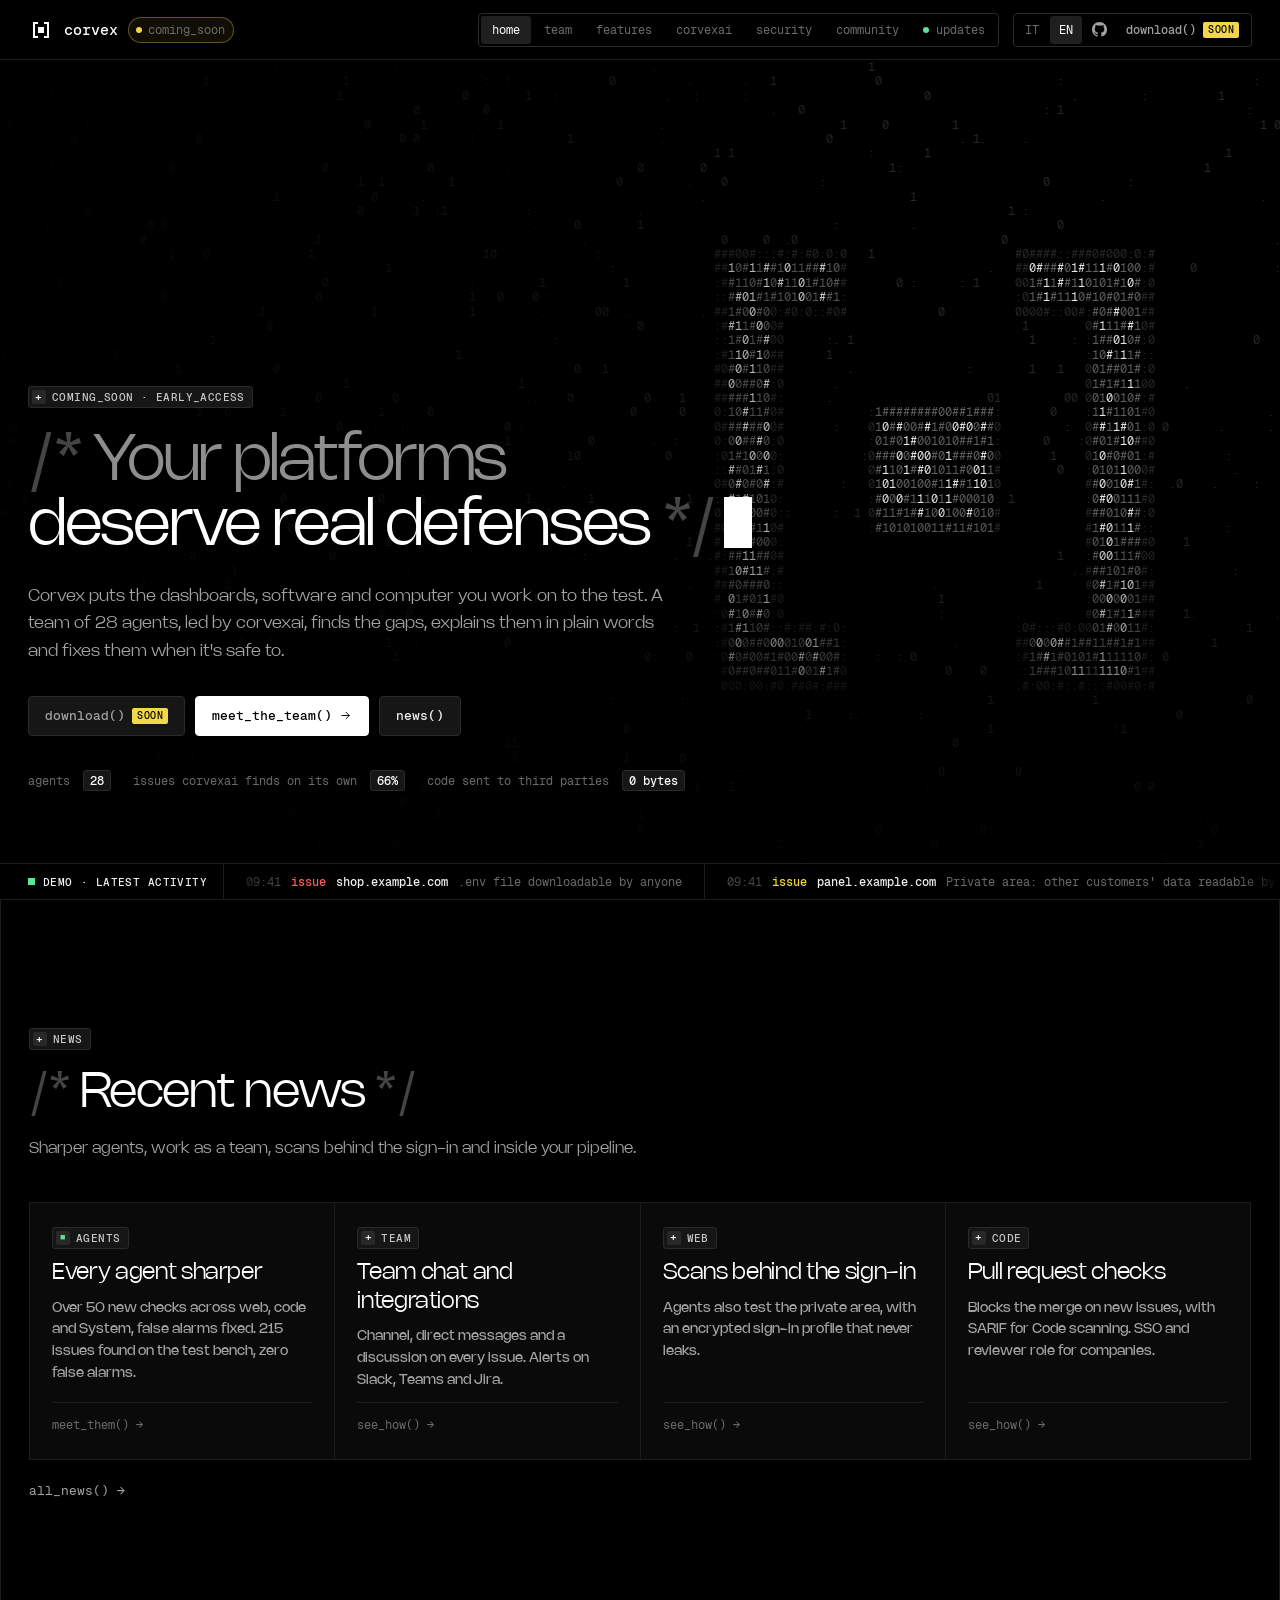
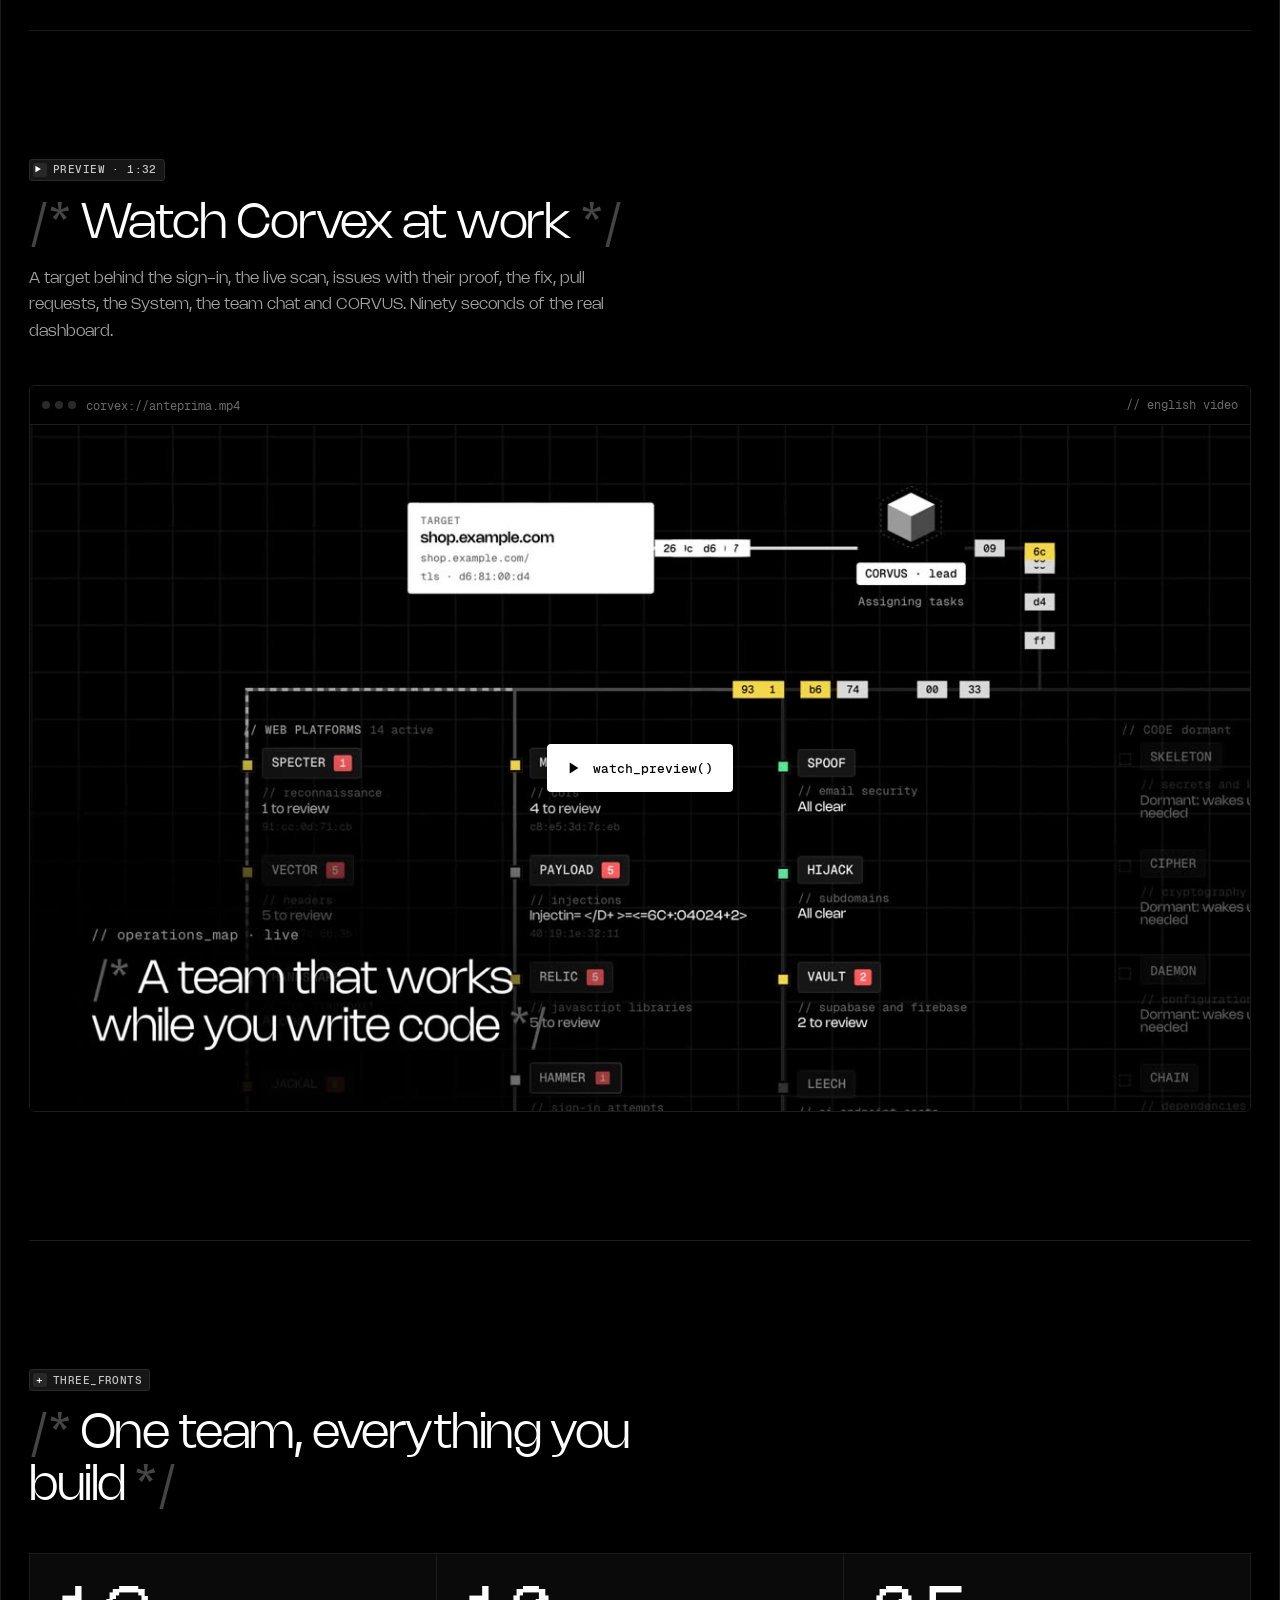
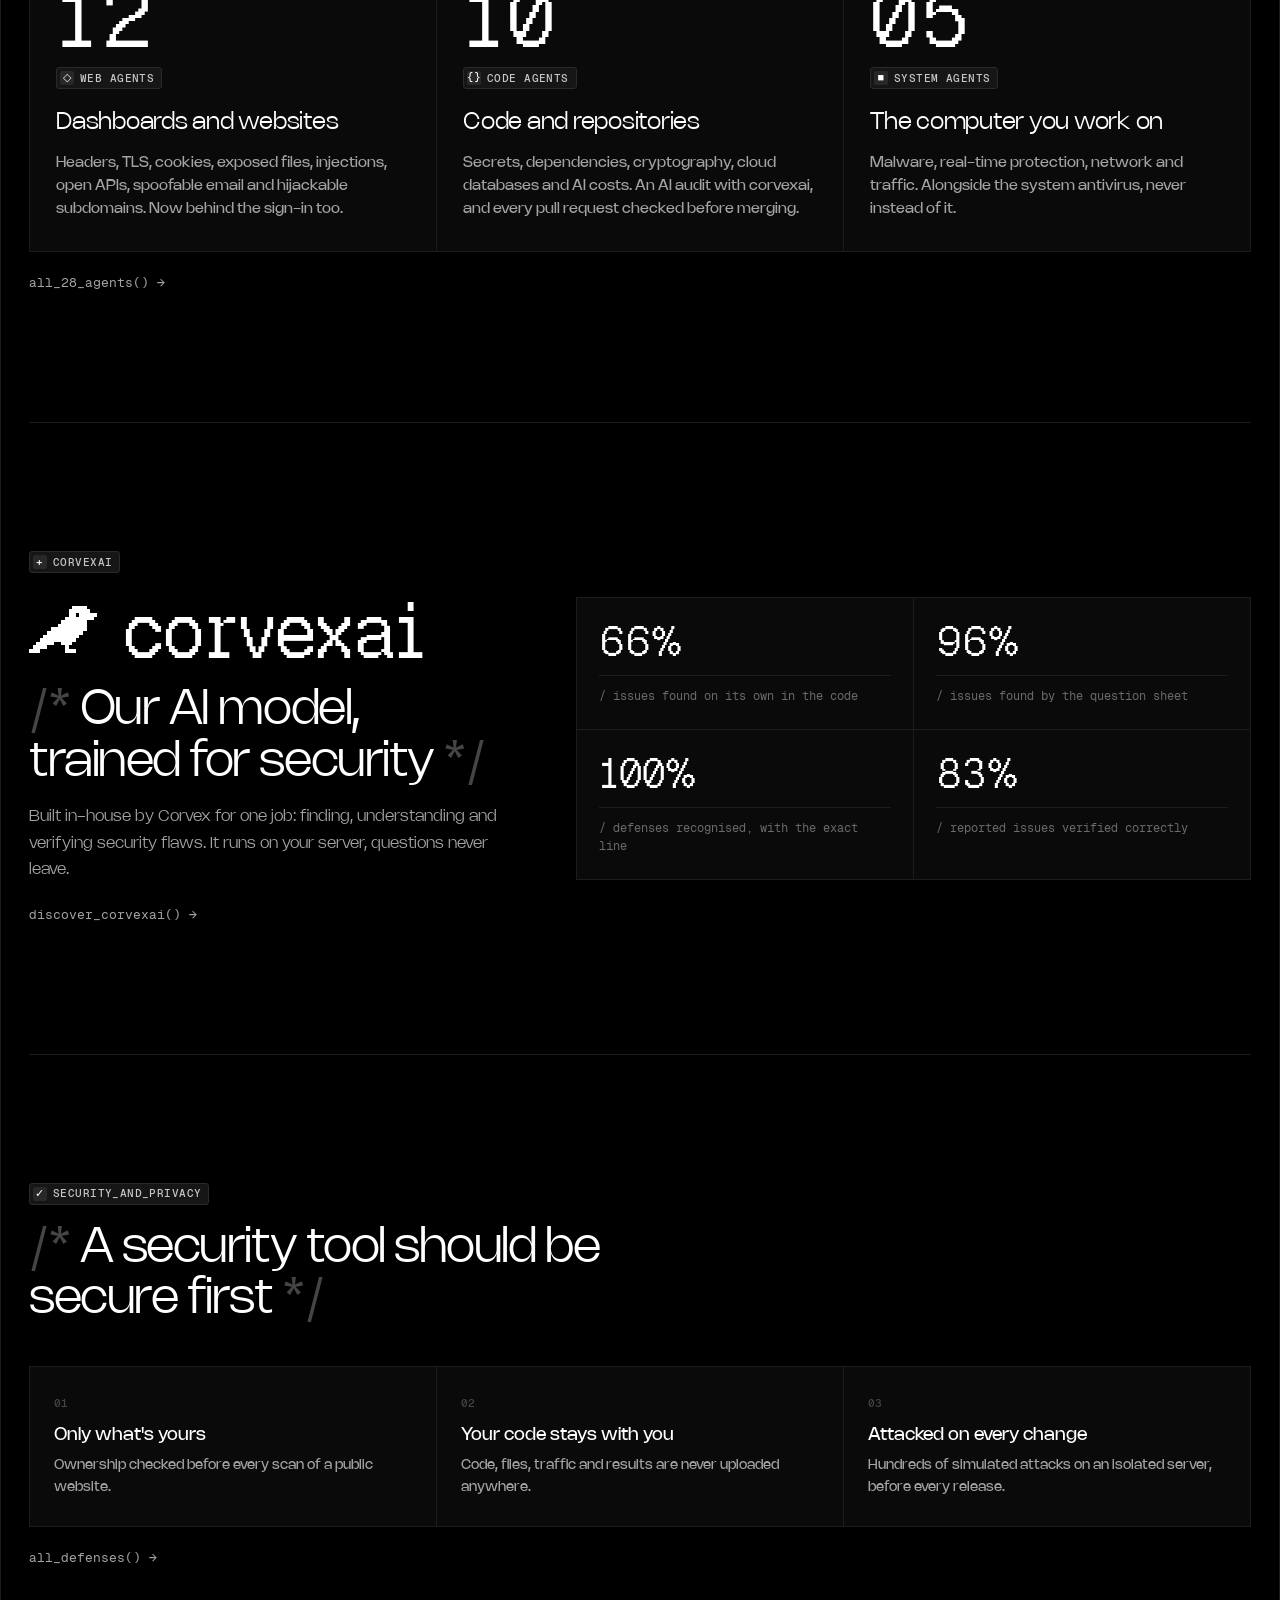
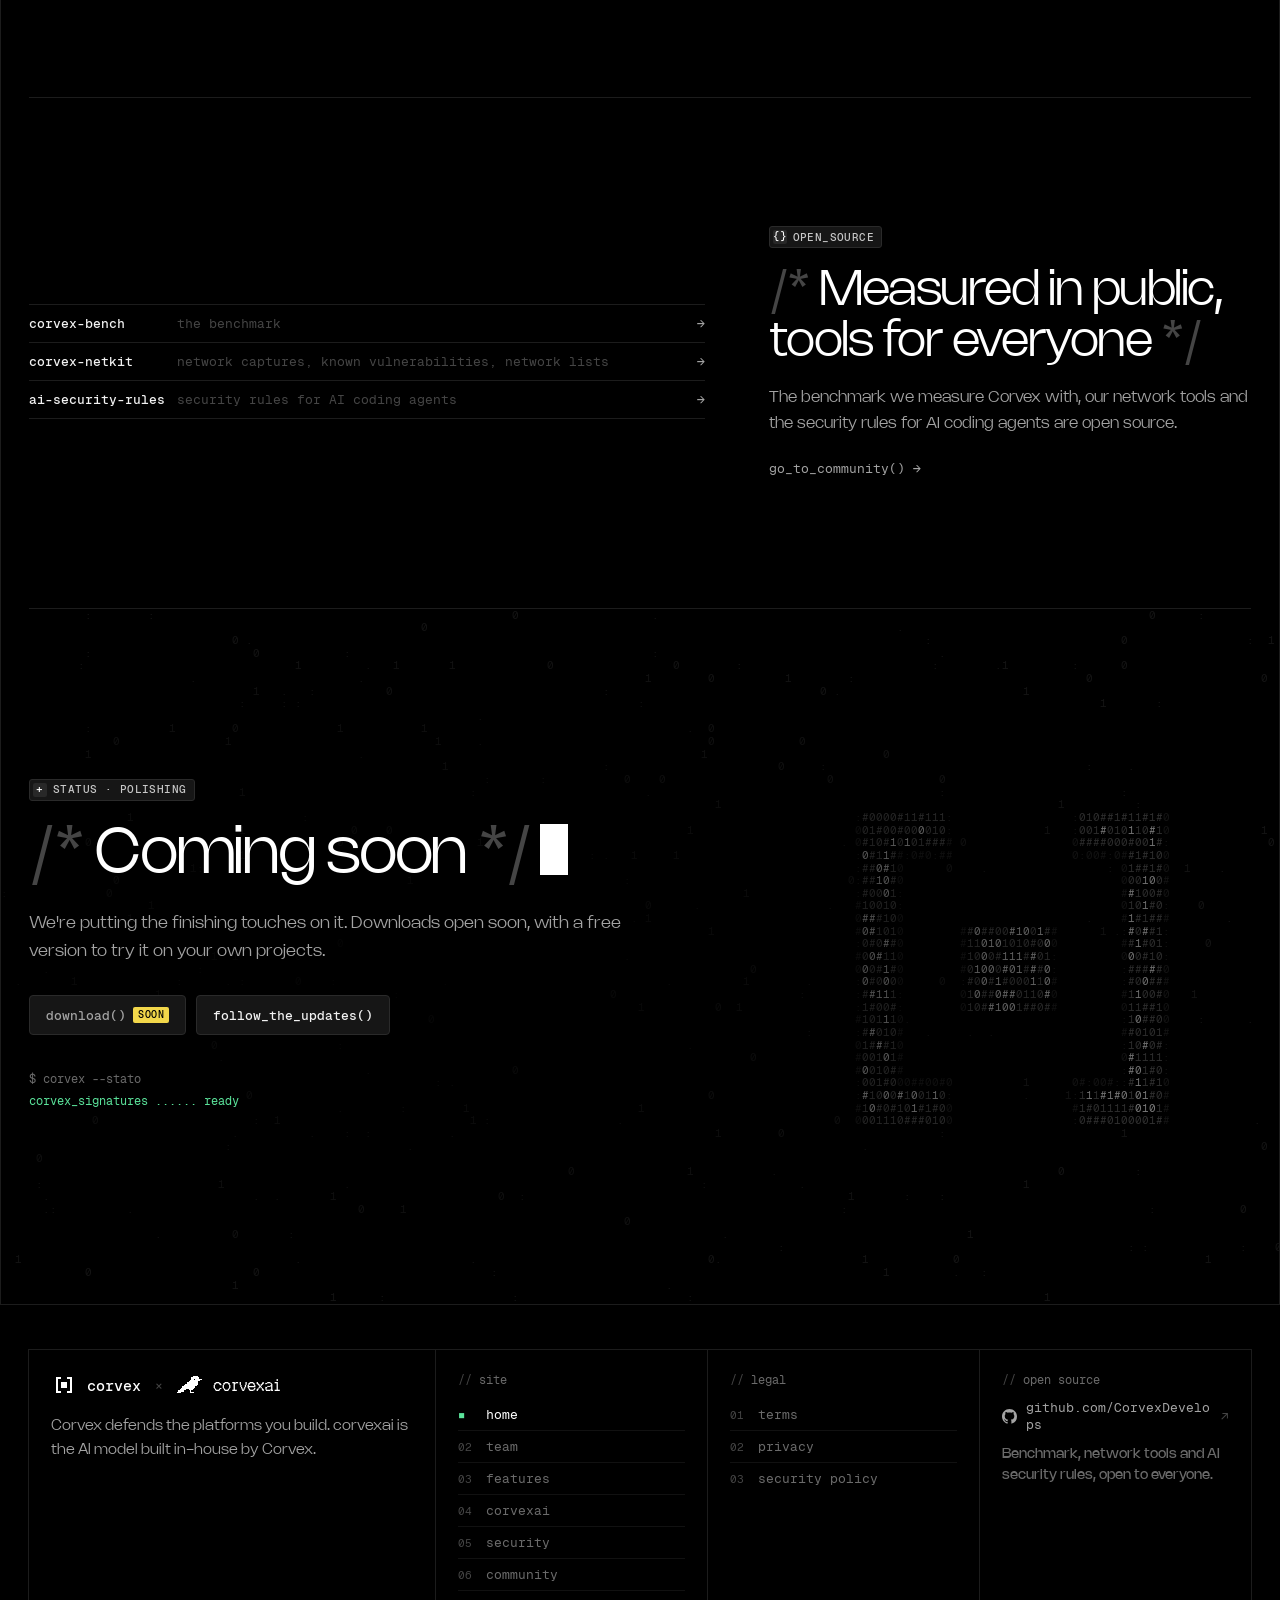
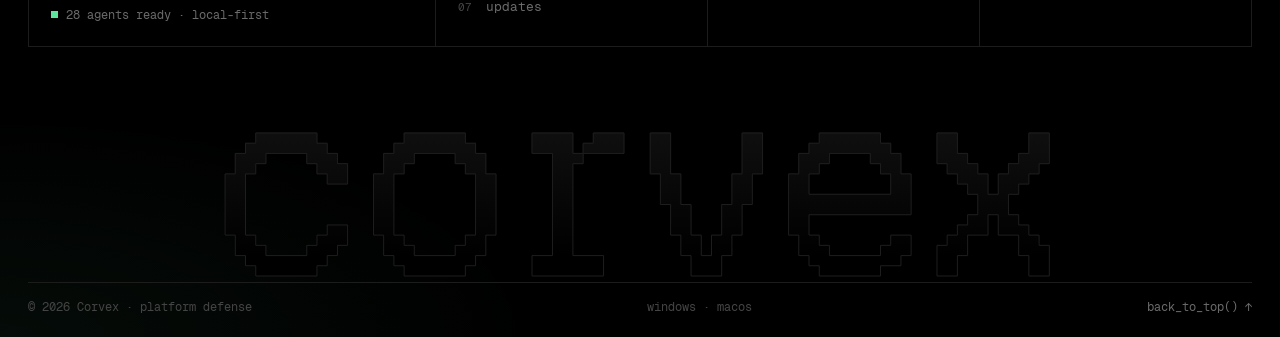
==== index.html @ 49c34003 "Updates: corvexai 3.0 e numeri nuovi nella pagina corvexai" ====
<!doctype html>
<html lang="en">
<head>
  <meta charset="utf-8">
  <meta name="viewport" content="width=device-width, initial-scale=1, viewport-fit=cover">
  <meta name="theme-color" content="#000000">
  <title data-en="Corvex · platform defense" data-it="Corvex · difesa delle piattaforme">Corvex · platform defense</title>
  <meta data-it-content="Corvex mette alla prova le tue dashboard, il tuo codice e il tuo computer. Una squadra di 28 agenti guidata da corvexai trova le falle, ti avvisa e le corregge." name="description" content="Corvex puts your dashboards, code and computer to the test. A team of 28 agents led by corvexai finds the gaps, alerts you and fixes them." data-en-content="Corvex puts your dashboards, code and computer to the test. A team of 28 agents led by corvexai finds the gaps, alerts you and fixes them.">
  <meta property="og:title" content="Corvex · difesa delle piattaforme">
  <meta property="og:description" content="Una squadra di agenti che mette alla prova le tue piattaforme, trova le falle e le corregge.">
  <meta property="og:type" content="website">
  <meta property="og:image" content="assets/og.png">
  <meta property="og:image:width" content="1280">
  <meta property="og:image:height" content="640">
  <meta name="twitter:card" content="summary_large_image">
  <meta http-equiv="Content-Security-Policy" content="default-src 'self'; script-src 'self'; style-src 'self' 'unsafe-inline'; img-src 'self' data:; font-src 'self'; media-src 'self'; connect-src 'none'; base-uri 'none'; form-action 'none'; object-src 'none'">
  <link rel="icon" href="assets/favicon.svg?v=3" type="image/svg+xml">
  <link rel="alternate icon" href="assets/favicon.ico?v=3" sizes="any">
  <link rel="apple-touch-icon" href="assets/apple-touch-icon.png?v=3">
  <link rel="preload" href="assets/fonts/Nohemi-Light.woff2" as="font" type="font/woff2" crossorigin>
  <link rel="preload" href="assets/fonts/GeistMono-Regular.woff2" as="font" type="font/woff2" crossorigin>
  <link rel="stylesheet" href="assets/corvex.css?v=347dcf2bee">
  <link rel="stylesheet" href="sito.css?v=73a91fd237">
  <script defer src="assets/viste.js?v=2abf94fef3"></script>
  <script defer src="sito.js?v=bd48e72104"></script>
</head>
<body class="s-body" data-page="home" data-path="~">

<!-- header -->
<header class="s-top" id="top">
  <button class="s-mm" id="s-mm" type="button" aria-label="Menu" aria-controls="s-menu" aria-expanded="false"><span></span><span></span><span></span></button>
  <a class="s-brand" href="index.html" aria-label="Corvex"><img src="assets/logo.svg" alt=""><b>corvex</b><em class="s-pill"><i></i><span data-en="coming_soon" data-it="in_arrivo">coming_soon</span></em></a>
  <span class="search s-path" aria-hidden="true"><span class="lab"><span class="pr" data-en="guest@corvex" data-it="ospite@corvex">guest@corvex</span><span class="pw">~</span><span class="ps">$</span><span class="cur"></span></span></span>
  <nav class="s-nav" id="s-menu" aria-label="Sezioni">
    <span class="s-nav-h" aria-hidden="true"><span data-en="guest@corvex" data-it="ospite@corvex">guest@corvex</span><span class="g">:~$</span> ls <span data-en="sections/" data-it="sezioni/">sections/</span></span>
    <a href="index.html" data-page="home" class="on" aria-current="page">home</a>
    <a href="team.html" data-page="team">team</a>
    <a href="features.html" data-page="features" data-en="features" data-it="funzioni">features</a>
    <a href="corvexai.html" data-page="corvexai">corvexai</a>
    <a href="trust.html" data-page="trust" data-en="security" data-it="sicurezza">security</a>
    <a href="community.html" data-page="community">community</a>
    <a href="updates.html" data-page="updates"><i class="nw-dot" aria-hidden="true"></i>updates</a>
    <div class="s-nav-f"><span class="s-nav-st"><i></i><span data-en="28 agents ready" data-it="28 agenti pronti">28 agents ready</span></span><span class="btn s-locked" aria-disabled="true">download()<em data-en="soon" data-it="presto">soon</em></span></div>
  </nav>
  <div class="s-top-r">
    <div class="seg s-lang" role="group" aria-label="Lingua"><button type="button" data-lang="it">IT</button><button type="button" data-lang="en">EN</button></div>
    <a class="s-icb" href="https://github.com/CorvexDevelops" target="_blank" rel="noopener noreferrer" aria-label="GitHub"><svg viewBox="0 0 16 16" aria-hidden="true"><path fill="currentColor" d="M8 0C3.58 0 0 3.58 0 8c0 3.54 2.29 6.53 5.47 7.59.4.07.55-.17.55-.38 0-.19-.01-.82-.01-1.49-2.01.37-2.53-.49-2.69-.94-.09-.23-.48-.94-.82-1.13-.28-.15-.68-.52-.01-.53.63-.01 1.08.58 1.23.82.72 1.21 1.87.87 2.33.66.07-.52.28-.87.51-1.07-1.78-.2-3.64-.89-3.64-3.95 0-.87.31-1.59.82-2.15-.08-.2-.36-1.02.08-2.12 0 0 .67-.21 2.2.82.64-.18 1.32-.27 2-.27.68 0 1.36.09 2 .27 1.53-1.04 2.2-.82 2.2-.82.44 1.1.16 1.92.08 2.12.51.56.82 1.27.82 2.15 0 3.07-1.87 3.75-3.65 3.95.29.25.54.73.54 1.48 0 1.07-.01 1.93-.01 2.2 0 .21.15.46.55.38A8.013 8.013 0 0016 8c0-4.42-3.58-8-8-8z"/></svg></a>
    <span class="btn s-locked s-dl" aria-disabled="true">download()<em data-en="soon" data-it="presto">soon</em></span>
  </div>
</header>
<!-- /header -->

<!-- ============================================================ hero -->
<section class="s-hero">
  <pre class="ascii s-hero-bg" id="hero-ascii" aria-hidden="true"></pre>
  <div class="s-hero-in">
    <span class="label s-rv"><i>+</i><span data-en="coming_soon · early_access" data-it="in_arrivo · accesso_anticipato">coming_soon · early_access</span></span>
    <h1 class="cm s-h1 s-rv"><span class="g">/*</span>&nbsp;<span class="d" data-en="Your platforms" data-it="Le tue piattaforme">Your platforms</span><br><span data-en="deserve real defenses" data-it="meritano difese vere">deserve real defenses</span>&nbsp;<span class="s-close"><span class="g">*/</span><span class="s-caret"></span></span></h1>
    <p class="s-sub s-rv" data-en="Corvex puts the dashboards, software and computer you work on to the test. A team of 28 agents, led by corvexai, finds the gaps, explains them in plain words and fixes them when it's safe to." data-it="Corvex mette alla prova le dashboard, i software e il computer su cui lavori. Una squadra di 28 agenti, guidata da corvexai, trova le falle, le spiega in parole semplici e le corregge quando è sicuro farlo.">Corvex puts the dashboards, software and computer you work on to the test. A team of 28 agents, led by corvexai, finds the gaps, explains them in plain words and fixes them when it's safe to.</p>
    <div class="s-acts s-rv">
      <span class="btn s-locked" aria-disabled="true">download()<em data-en="soon" data-it="presto">soon</em></span>
      <a class="btn primary" href="team.html"><span data-en="meet_the_team()" data-it="conosci_la_squadra()">meet_the_team()</span> <svg viewBox="0 0 24 24" fill="none" stroke="currentColor" stroke-width="1.7" stroke-linecap="round" stroke-linejoin="round" class="arr"><path d="M5 12h14M13 6l6 6-6 6"/></svg></a>
      <a class="btn" href="updates.html"><span data-en="news()" data-it="notizie()">news()</span></a>
    </div>
    <div class="s-stats s-rv">
      <span><span data-en="agents" data-it="agenti">agents</span> <b class="v" data-count="28">28</b></span>
      <span><span data-en="issues corvexai finds on its own" data-it="falle che corvexai trova da solo">issues corvexai finds on its own</span> <b class="v">66%</b></span>
      <span><span data-en="code sent to third parties" data-it="codice inviato a terzi">code sent to third parties</span> <b class="v" data-en="0 bytes" data-it="0 byte">0 bytes</b></span>
    </div>
  </div>
</section>

<div class="s-ticker" aria-hidden="true"><div class="s-tk-head"><i></i><span>demo</span><span class="x" data-en="· latest activity" data-it="· ultime attività">· latest activity</span></div><div class="s-tk-run"><div class="s-tk-track" id="tk"></div></div></div>

<main class="s-main">

<!-- ============================================================ novità -->
<section class="s-sec" id="novita">
  <div class="s-head s-rv"><span class="label"><i>+</i><span data-en="news" data-it="notizie">news</span></span>
    <h2 class="cm"><span class="g">/*</span>&nbsp;<span data-en="Recent news" data-it="Notizie recenti">Recent news</span>&nbsp;<span class="g">*/</span></h2>
    <p class="s-lead" data-en="Sharper agents, work as a team, scans behind the sign-in and inside your pipeline." data-it="Agenti più precisi, lavoro di squadra, scansioni dietro il login e dentro la tua pipeline.">Sharper agents, work as a team, scans behind the sign-in and inside your pipeline.</p></div>
  <div class="s-new">
    <a class="s-rv" href="team.html"><span class="k" data-en="agents" data-it="agenti">agents</span><h3 data-en="Every agent sharper" data-it="Tutti gli agenti più precisi">Every agent sharper</h3><p data-en="Over 50 new checks across web, code and System, false alarms fixed. 215 issues found on the test bench, zero false alarms." data-it="Oltre 50 controlli nuovi tra web, codice e Sistema, falsi allarmi corretti. 215 falle trovate sul banco di prova, zero falsi allarmi.">Over 50 new checks across web, code and System, false alarms fixed. 215 issues found on the test bench, zero false alarms.</p><span class="go" data-en="meet_them() →" data-it="conoscili() →">meet_them() →</span></a>
    <a class="s-rv" href="features.html#team"><span class="k" data-en="team" data-it="squadra">team</span><h3 data-en="Team chat and integrations" data-it="Chat del team e integrazioni">Team chat and integrations</h3><p data-en="Channel, direct messages and a discussion on every issue. Alerts on Slack, Teams and Jira." data-it="Canale, messaggi diretti e una discussione su ogni falla. Avvisi su Slack, Teams e Jira.">Channel, direct messages and a discussion on every issue. Alerts on Slack, Teams and Jira.</p><span class="go" data-en="see_how() →" data-it="guarda_come() →">see_how() →</span></a>
    <a class="s-rv" href="features.html#accesso"><span class="k" data-en="web" data-it="web">web</span><h3 data-en="Scans behind the sign-in" data-it="Scansioni dietro il login">Scans behind the sign-in</h3><p data-en="Agents also test the private area, with an encrypted sign-in profile that never leaks." data-it="Gli agenti provano anche l&#x27;area riservata, con un profilo di accesso cifrato che non esce mai.">Agents also test the private area, with an encrypted sign-in profile that never leaks.</p><span class="go" data-en="see_how() →" data-it="guarda_come() →">see_how() →</span></a>
    <a class="s-rv" href="features.html#ci"><span class="k" data-en="code" data-it="codice">code</span><h3 data-en="Pull request checks" data-it="Controllo delle pull request">Pull request checks</h3><p data-en="Blocks the merge on new issues, with SARIF for Code scanning. SSO and reviewer role for companies." data-it="Blocca il merge sulle falle nuove, con SARIF per Code scanning. SSO e ruolo revisore per le aziende.">Blocks the merge on new issues, with SARIF for Code scanning. SSO and reviewer role for companies.</p><span class="go" data-en="see_how() →" data-it="guarda_come() →">see_how() →</span></a>
  </div>
  <a class="s-more-l s-rv" href="updates.html" data-en="all_news() →" data-it="tutte_le_notizie() →">all_news() →</a>
</section>

<!-- ============================================================ anteprima video -->
<section class="s-sec s-vid" id="anteprima">
  <div class="s-head s-rv"><span class="label"><i>▶</i><span data-en="preview · 1:32" data-it="anteprima · 1:32">preview · 1:32</span></span>
    <h2 class="cm"><span class="g">/*</span>&nbsp;<span data-en="Watch Corvex at work" data-it="Guarda Corvex al lavoro">Watch Corvex at work</span>&nbsp;<span class="g">*/</span></h2>
    <p class="s-lead" data-en="A target behind the sign-in, the live scan, issues with their proof, the fix, pull requests, the System, the team chat and CORVUS. Ninety seconds of the real dashboard." data-it="Un bersaglio dietro il login, la scansione dal vivo, le falle con la loro prova, la correzione, le pull request, il Sistema, la chat del team e CORVUS. Novanta secondi dalla dashboard vera.">A target behind the sign-in, the live scan, issues with their proof, the fix, pull requests, the System, the team chat and CORVUS. Ninety seconds of the real dashboard.</p></div>
  <div class="s-video s-rv">
    <div class="term-h"><span class="dots"><i></i><i></i><i></i></span>corvex://anteprima.mp4<span class="r"><span class="s-vlang" data-en="// english video" data-it="// video in inglese">// english video</span></span></div>
    <div class="s-vbox">
      <video id="vid" muted playsinline loop preload="none" poster="assets/corvex-preview.jpg?v=7"><source src="assets/corvex-preview.mp4?v=7" type="video/mp4"></video>
      <button class="s-vplay" id="vid-play" type="button"><svg viewBox="0 0 24 24" aria-hidden="true"><path d="M8 5.5v13l10.5-6.5z" fill="currentColor"/></svg><span id="vid-play-t">guarda_anteprima()</span></button>
      <button class="btn sm s-vsnd" id="vid-snd" type="button" hidden></button>
    </div>
  </div>
</section>

<!-- ============================================================ tre fronti -->
<section class="s-sec" id="fronti">
  <div class="s-head s-rv"><span class="label"><i>+</i><span data-en="three_fronts" data-it="tre_fronti">three_fronts</span></span>
    <h2 class="cm"><span class="g">/*</span>&nbsp;<span data-en="One team, everything you build" data-it="Una sola squadra, tutto ciò che costruisci">One team, everything you build</span>&nbsp;<span class="g">*/</span></h2></div>
  <div class="s-three">
    <article class="s-card s-rv"><span class="px s-n">12</span><span class="label"><i>◇</i><span data-en="web agents" data-it="agenti web">web agents</span></span>
      <h3 data-en="Dashboards and websites" data-it="Dashboard e siti">Dashboards and websites</h3>
      <p data-en="Headers, TLS, cookies, exposed files, injections, open APIs, spoofable email and hijackable subdomains. Now behind the sign-in too." data-it="Intestazioni, TLS, cookie, file esposti, iniezioni, API aperte, email falsificabili e sottodomini dirottabili. Ora anche dietro il login.">Headers, TLS, cookies, exposed files, injections, open APIs, spoofable email and hijackable subdomains. Now behind the sign-in too.</p></article>
    <article class="s-card s-rv"><span class="px s-n">10</span><span class="label"><i>{}</i><span data-en="code agents" data-it="agenti codice">code agents</span></span>
      <h3 data-en="Code and repositories" data-it="Codice e repository">Code and repositories</h3>
      <p data-en="Secrets, dependencies, cryptography, cloud databases and AI costs. An AI audit with corvexai, and every pull request checked before merging." data-it="Segreti, dipendenze, crittografia, database cloud e costi AI. Un audit AI con corvexai e ogni pull request controllata prima del merge.">Secrets, dependencies, cryptography, cloud databases and AI costs. An AI audit with corvexai, and every pull request checked before merging.</p></article>
    <article class="s-card s-rv"><span class="px s-n">05</span><span class="label"><i>■</i><span data-en="system agents" data-it="agenti sistema">system agents</span></span>
      <h3 data-en="The computer you work on" data-it="Il computer su cui lavori">The computer you work on</h3>
      <p data-en="Malware, real-time protection, network and traffic. Alongside the system antivirus, never instead of it." data-it="Malware, protezione in tempo reale, rete e traffico. Accanto all&#x27;antivirus del sistema, mai al suo posto.">Malware, real-time protection, network and traffic. Alongside the system antivirus, never instead of it.</p></article>
  </div>
  <a class="s-more-l s-rv" href="team.html" data-en="all_28_agents() →" data-it="tutti_i_28_agenti() →">all_28_agents() →</a>
</section>

<!-- ============================================================ corvexai -->
<section class="s-sec s-split">
  <div class="s-head s-rv"><span class="label"><i>+</i>corvexai</span>
    <div class="s-ai-wm"><img src="assets/corvus.svg" alt=""><b>corvexai</b></div>
    <h2 class="cm"><span class="g">/*</span>&nbsp;<span data-en="Our AI model, trained for security" data-it="Il nostro modello AI, addestrato per la sicurezza">Our AI model, trained for security</span>&nbsp;<span class="g">*/</span></h2>
    <p class="s-lead" data-en="Built in-house by Corvex for one job: finding, understanding and verifying security flaws. It runs on your server, questions never leave." data-it="Sviluppato da Corvex per un solo mestiere: trovare, capire e verificare le falle di sicurezza. Gira sul tuo server, le domande non escono.">Built in-house by Corvex for one job: finding, understanding and verifying security flaws. It runs on your server, questions never leave.</p>
    <a class="s-more-l" href="corvexai.html" data-en="discover_corvexai() →" data-it="scopri_corvexai() →">discover_corvexai() →</a></div>
  <div class="s-tiles s-rv" style="grid-template-columns:repeat(2,minmax(0,1fr))">
    <div><span class="big">66%</span><span class="k" data-en="/ issues found on its own in the code" data-it="/ falle trovate da solo nel codice">/ issues found on its own in the code</span></div>
    <div><span class="big">96%</span><span class="k" data-en="/ issues found by the question sheet" data-it="/ falle trovate dalla scheda di domande">/ issues found by the question sheet</span></div>
    <div><span class="big">100%</span><span class="k" data-en="/ defenses recognised, with the exact line" data-it="/ difese riconosciute, con la riga esatta">/ defenses recognised, with the exact line</span></div>
    <div><span class="big">83%</span><span class="k" data-en="/ reported issues verified correctly" data-it="/ falle segnalate verificate correttamente">/ reported issues verified correctly</span></div>
  </div>
</section>

<!-- ============================================================ sicurezza -->
<section class="s-sec" id="privacy">
  <div class="s-head s-rv"><span class="label"><i>✓</i><span data-en="security_and_privacy" data-it="sicurezza_e_privacy">security_and_privacy</span></span>
    <h2 class="cm"><span class="g">/*</span>&nbsp;<span data-en="A security tool should be secure first" data-it="Uno strumento di sicurezza deve esserlo per primo">A security tool should be secure first</span>&nbsp;<span class="g">*/</span></h2></div>
  <div class="s-pol">
    <div class="s-rv"><span class="k">01</span><h4 data-en="Only what's yours" data-it="Solo ciò che è tuo">Only what's yours</h4><p data-en="Ownership checked before every scan of a public website." data-it="Possesso verificato prima di ogni scansione di un sito pubblico.">Ownership checked before every scan of a public website.</p></div>
    <div class="s-rv"><span class="k">02</span><h4 data-en="Your code stays with you" data-it="Il codice resta da te">Your code stays with you</h4><p data-en="Code, files, traffic and results are never uploaded anywhere." data-it="Codice, file, traffico e risultati non vengono mai caricati altrove.">Code, files, traffic and results are never uploaded anywhere.</p></div>
    <div class="s-rv"><span class="k">03</span><h4 data-en="Attacked on every change" data-it="Attaccato a ogni modifica">Attacked on every change</h4><p data-en="Hundreds of simulated attacks on an isolated server, before every release." data-it="Centinaia di attacchi simulati su un server isolato, prima di ogni rilascio.">Hundreds of simulated attacks on an isolated server, before every release.</p></div>
  </div>
  <a class="s-more-l s-rv" href="trust.html" data-en="all_defenses() →" data-it="tutte_le_difese() →">all_defenses() →</a>
</section>

<!-- ============================================================ community -->
<section class="s-sec s-split s-rev">
  <div class="s-head s-rv"><span class="label"><i>{}</i>open_source</span>
    <h2 class="cm"><span class="g">/*</span>&nbsp;<span data-en="Measured in public, tools for everyone" data-it="Misurato in pubblico, strumenti per tutti">Measured in public, tools for everyone</span>&nbsp;<span class="g">*/</span></h2>
    <p class="s-lead" data-en="The benchmark we measure Corvex with, our network tools and the security rules for AI coding agents are open source." data-it="Il banco di prova con cui misuriamo Corvex, i nostri strumenti di rete e le regole di sicurezza per gli agenti AI sono open source.">The benchmark we measure Corvex with, our network tools and the security rules for AI coding agents are open source.</p>
    <a class="s-more-l" href="community.html" data-en="go_to_community() →" data-it="vai_alla_community() →">go_to_community() →</a></div>
  <div class="s-repos s-rv">
    <a class="s-gh mono" href="https://github.com/CorvexDevelops/corvex-bench" target="_blank" rel="noopener noreferrer"><b>corvex-bench</b><em data-en="the benchmark" data-it="il banco di prova">the benchmark</em><i>→</i></a>
    <a class="s-gh mono" href="https://github.com/CorvexDevelops/corvex-netkit" target="_blank" rel="noopener noreferrer"><b>corvex-netkit</b><em data-en="network captures, known vulnerabilities, network lists" data-it="catture di rete, vulnerabilità note, liste di reti">network captures, known vulnerabilities, network lists</em><i>→</i></a>
    <a class="s-gh mono" href="https://github.com/CorvexDevelops/ai-security-rules" target="_blank" rel="noopener noreferrer"><b>ai-security-rules</b><em data-en="security rules for AI coding agents" data-it="regole di sicurezza per gli agenti AI">security rules for AI coding agents</em><i>→</i></a>
  </div>
</section>

<!-- ============================================================ in arrivo -->
<section class="s-end" id="arrivo">
  <pre class="ascii s-end-bg" id="end-ascii" aria-hidden="true"></pre>
  <div class="s-end-in s-rv">
    <span class="label"><i>+</i><span data-en="status · polishing" data-it="stato · in_rifinitura">status · polishing</span></span>
    <h2 class="cm s-h1"><span class="g">/*</span>&nbsp;<span data-en="Coming soon" data-it="In arrivo">Coming soon</span>&nbsp;<span class="s-close"><span class="g">*/</span><span class="s-caret"></span></span></h2>
    <p class="s-sub" data-en="We're putting the finishing touches on it. Downloads open soon, with a free version to try it on your own projects." data-it="Stiamo rifinendo gli ultimi dettagli. Il download apre a breve, con una versione gratuita per provarlo sui tuoi progetti.">We're putting the finishing touches on it. Downloads open soon, with a free version to try it on your own projects.</p>
    <div class="s-acts">
      <span class="btn s-locked" aria-disabled="true">download()<em data-en="soon" data-it="presto">soon</em></span>
      <a class="btn" href="updates.html"><span data-en="follow_the_updates()" data-it="segui_gli_updates()">follow_the_updates()</span></a>
    </div>
    <div class="s-boot mono" id="boot" aria-hidden="true"></div>
  </div>
</section>

</main>

<!-- footer -->
<footer class="s-foot2">
  <div class="s-f-grid">
    <div class="s-f-cell s-f-main">
      <div class="s-f-brands">
        <a class="s-brand" href="index.html" aria-label="Corvex"><img src="assets/logo.svg" alt=""><b>corvex</b></a>
        <span class="s-f-x" aria-hidden="true">×</span>
        <a class="s-brand s-f-ai" href="corvexai.html" aria-label="corvexai"><img src="assets/corvus.svg" alt=""><b>corvexai</b></a>
      </div>
      <p class="s-f-claim" data-en="Corvex defends the platforms you build. corvexai is the AI model built in-house by Corvex." data-it="Corvex difende le piattaforme che costruisci. corvexai è il modello AI sviluppato da Corvex.">Corvex defends the platforms you build. corvexai is the AI model built in-house by Corvex.</p>
      <span class="s-nav-st"><i></i><span data-en="28 agents ready · local-first" data-it="28 agenti pronti · tutto in locale">28 agents ready · local-first</span></span>
    </div>
    <div class="s-f-cell"><h4><span class="g">//</span> <span data-en="site" data-it="sito">site</span></h4>
      <nav class="s-foot-nav s-f-list">
        <a href="index.html" data-page="home" class="on" aria-current="page">home</a><a href="team.html" data-page="team">team</a><a href="features.html" data-page="features" data-en="features" data-it="funzioni">features</a>
        <a href="corvexai.html" data-page="corvexai">corvexai</a><a href="trust.html" data-page="trust" data-en="security" data-it="sicurezza">security</a><a href="community.html" data-page="community">community</a><a href="updates.html" data-page="updates">updates</a>
      </nav></div>
    <div class="s-f-cell"><h4><span class="g">//</span> <span data-en="legal" data-it="legale">legal</span></h4>
      <nav class="s-foot-nav s-f-list"><a href="legal/terms.html" data-en="terms" data-it="termini">terms</a><a href="legal/privacy.html">privacy</a><a href="legal/security.html" data-en="security policy" data-it="politica di sicurezza">security policy</a></nav></div>
    <div class="s-f-cell"><h4><span class="g">//</span> open source</h4>
      <a class="s-gh" href="https://github.com/CorvexDevelops" target="_blank" rel="noopener noreferrer"><svg viewBox="0 0 16 16" aria-hidden="true"><path fill="currentColor" d="M8 0C3.58 0 0 3.58 0 8c0 3.54 2.29 6.53 5.47 7.59.4.07.55-.17.55-.38 0-.19-.01-.82-.01-1.49-2.01.37-2.53-.49-2.69-.94-.09-.23-.48-.94-.82-1.13-.28-.15-.68-.52-.01-.53.63-.01 1.08.58 1.23.82.72 1.21 1.87.87 2.33.66.07-.52.28-.87.51-1.07-1.78-.2-3.64-.89-3.64-3.95 0-.87.31-1.59.82-2.15-.08-.2-.36-1.02.08-2.12 0 0 .67-.21 2.2.82.64-.18 1.32-.27 2-.27.68 0 1.36.09 2 .27 1.53-1.04 2.2-.82 2.2-.82.44 1.1.16 1.92.08 2.12.51.56.82 1.27.82 2.15 0 3.07-1.87 3.75-3.65 3.95.29.25.54.73.54 1.48 0 1.07-.01 1.93-.01 2.2 0 .21.15.46.55.38A8.013 8.013 0 0016 8c0-4.42-3.58-8-8-8z"/></svg><span>github.com/CorvexDevelops</span><em aria-hidden="true">↗</em></a>
      <p class="s-f-note" data-en="Benchmark, network tools and AI security rules, open to everyone." data-it="Banco di prova, strumenti di rete e regole di sicurezza per l&#x27;AI, aperti a tutti.">Benchmark, network tools and AI security rules, open to everyone.</p></div>
  </div>
  <div class="s-f-word" aria-hidden="true">corvex</div>
  <div class="s-f-bot"><span data-en="© 2026 Corvex · platform defense" data-it="© 2026 Corvex · difesa delle piattaforme">© 2026 Corvex · platform defense</span><span>windows · macos</span><a class="s-f-up" href="#top" data-en="back_to_top() ↑" data-it="torna_su() ↑">back_to_top() ↑</a></div>
</footer>
<!-- /footer -->

</body>
</html>
---- assets/corvex.css ----
/* Copia di static/css/corvex.css generata da tools/prepara_sito.py: non modificarla a mano. */
/* =========================================================================
   Corvex · sistema visivo in stile Vigiltech
   Monocromo: nero, ossidiana, carbone, grafite, bianco. Colore solo per la gravità.
   Nohemi (titoli e testo) · Geist Mono (interfaccia e dati) · Geist Pixel (numeri)
   ========================================================================= */
@font-face { font-family: "Nohemi"; src: url("fonts/Nohemi-Light.woff2") format("woff2"); font-weight: 300; font-display: swap; }
@font-face { font-family: "Nohemi"; src: url("fonts/Nohemi-Regular.woff2") format("woff2"); font-weight: 400; font-display: swap; }
@font-face { font-family: "Nohemi"; src: url("fonts/Nohemi-Medium.woff2") format("woff2"); font-weight: 500; font-display: swap; }
@font-face { font-family: "Geist Mono"; src: url("fonts/GeistMono-Regular.woff2") format("woff2"); font-weight: 400; font-display: swap; }
@font-face { font-family: "Geist Mono"; src: url("fonts/GeistMono-Medium.woff2") format("woff2"); font-weight: 500; font-display: swap; }
@font-face { font-family: "Geist Pixel"; src: url("fonts/GeistPixel-Square.woff2") format("woff2"); font-weight: 400; font-display: swap; }

:root {
  --sans: "Nohemi", "Inter", system-ui, sans-serif;
  --mono: "Geist Mono", "Cascadia Mono", ui-monospace, Consolas, monospace;
  --pixel: "Geist Pixel", "Geist Mono", monospace;
  --black: #000; --obsidian: #0A0A0A; --charcoal: #101010; --coal: #161616; --graphite: #282828; --line: #1C1C1C; --line-2: #2A2A2A;
  --white: #fff; --t1: #F2F2F2; --t2: #A3A3A3; --t3: #6B6B6B; --t4: #454545;
  --crit: #FF5D5D; --high: #FF9F43; --med: #F2D74A; --low: #9AA4B2; --info: #6B7280; --ok: #5BE49B;
  --r: 4px; --side: 232px; --pad: 28px;
  --ease: cubic-bezier(.2, .7, .2, 1);
}
* { box-sizing: border-box; }
html, body { margin: 0; min-height: 100%; }
body { background: var(--black); color: var(--t1); font-family: var(--sans); font-size: 14px; line-height: 1.5; -webkit-font-smoothing: antialiased; }
button, input, select, textarea { font: inherit; color: inherit; }
button { cursor: pointer; }
a { color: inherit; }
.hidden { display: none !important; }
:focus-visible { outline: 1px solid var(--white); outline-offset: 2px; }
::selection { background: var(--white); color: var(--black); }
::-webkit-scrollbar { width: 10px; height: 10px; } ::-webkit-scrollbar-track { background: var(--black); }
::-webkit-scrollbar-thumb { background: #222; border: 3px solid var(--black); border-radius: 6px; } ::-webkit-scrollbar-thumb:hover { background: #333; }
.mono { font-family: var(--mono); }
.dim { color: var(--t3); }
.nowrap { white-space: nowrap; overflow: hidden; text-overflow: ellipsis; }

/* ------------------------------------------------------------------ primitive */
.label { display: inline-flex; align-items: center; gap: 6px; font: 500 10.5px/1 var(--mono); letter-spacing: .04em; text-transform: uppercase;
  color: #C8C8C8; background: var(--coal); border: 1px solid var(--line-2); padding: 3px 7px 3px 3px; border-radius: 3px; white-space: nowrap; }
.label i { font-style: normal; width: 14px; height: 14px; display: grid; place-items: center; background: var(--graphite); color: var(--white); border-radius: 2px; font-size: 11px; }
.cm { font-family: var(--sans); font-weight: 300; letter-spacing: -.02em; color: var(--white); }
.cm .g { color: var(--t4); }
.chip { display: inline-flex; align-items: center; gap: 6px; font: 400 11.5px/1 var(--mono); color: var(--t2); background: var(--coal); border: 1px solid var(--line-2); padding: 5px 7px; border-radius: 3px; white-space: nowrap; }
.chip b { color: var(--white); font-weight: 500; }
.sev { display: inline-flex; align-items: center; gap: 7px; font: 500 11px/1 var(--mono); text-transform: lowercase; color: var(--t1); white-space: nowrap; }
.sev::before { content: ""; width: 7px; height: 7px; background: var(--t3); flex: none; }
.sev.critica::before { background: var(--crit); } .sev.alta::before { background: var(--high); } .sev.media::before { background: var(--med); }
.sev.bassa::before { background: var(--low); } .sev.info::before { background: var(--info); }
.px { font-family: var(--pixel); font-weight: 400; letter-spacing: .02em; line-height: .9; }
kbd { font: 500 10.5px/1 var(--mono); color: var(--t2); background: var(--coal); border: 1px solid var(--line-2); border-bottom-width: 2px; border-radius: 3px; padding: 2px 5px; }

/* bottoni in stile chiamata di funzione */
.btn { display: inline-flex; align-items: center; justify-content: center; gap: 7px; height: 32px; padding: 0 12px; border-radius: var(--r);
  font: 500 12.5px/1 var(--mono); color: var(--t1); background: var(--coal); border: 1px solid var(--line-2); text-decoration: none; white-space: nowrap;
  transition: background .15s, border-color .15s, color .15s; position: relative; flex: none; min-width: max-content; }
.btn:hover { background: #1E1E1E; border-color: #3A3A3A; }
.btn:active { background: #242424; }
.btn.primary, .btn-primary { background: var(--white); color: var(--black); border-color: var(--white); }
.btn.primary:hover, .btn-primary:hover { background: #DADADA; border-color: #DADADA; }
.btn.danger { color: var(--crit); }
.btn.danger:hover { border-color: rgba(255,93,93,.5); }
.btn.ghost { background: transparent; border-color: transparent; color: var(--t2); }
.btn.ghost:hover { color: var(--white); background: var(--coal); }
.btn.sm, .btn.small { height: 28px; padding: 0 10px; font-size: 12px; }
.btn:disabled { opacity: .4; cursor: not-allowed; }
.btn svg { width: 14px; height: 14px; flex: none; }
.btn .arr { transition: transform .2s var(--ease); }
/* Le icone fuori dai pulsanti hanno sempre una misura: senza, un SVG si allarga quanto la colonna e manda a capo il testo. */
svg.arr { width: 13px; height: 13px; flex: none; vertical-align: -2px; }
.li .m { display: inline-flex; align-items: center; gap: 6px; }
.li .m svg { width: 13px; height: 13px; }
.li:hover .m .arr { transform: translateX(3px); transition: transform .2s var(--ease); }
.btn:hover .arr { transform: translateX(3px); }
.icon-btn { width: 32px; height: 32px; display: grid; place-items: center; border-radius: var(--r); background: transparent; border: 1px solid var(--line-2); color: var(--t2); position: relative; transition: color .15s, background .15s; }
.icon-btn:hover { color: var(--white); background: var(--coal); }
.icon-btn svg { width: 15px; height: 15px; }
.icon-btn .badge { position: absolute; top: -5px; right: -5px; min-width: 16px; height: 16px; padding: 0 4px; border-radius: 8px; background: var(--crit); color: var(--white); font: 500 10px/16px var(--mono); text-align: center; animation: pop .4s var(--ease); }
@keyframes pop { from { transform: scale(0); } }

/* ------------------------------------------------------------------ guscio a tutta larghezza */
.app { display: grid; grid-template-columns: var(--side) minmax(0, 1fr); min-height: 100vh; }
.side { position: sticky; top: 0; height: 100vh; border-right: 1px solid var(--line); background: var(--black); display: flex; flex-direction: column; overflow: hidden; }
.side .brand { display: flex; align-items: center; gap: 10px; height: 60px; padding: 0 20px; border-bottom: 1px solid var(--line); text-decoration: none; }
.brand img { width: 22px; height: 22px; display: block; }
.brand b { font: 500 16px/1 var(--sans); letter-spacing: -.01em; color: var(--white); }
.brand span { font: 11px/1 var(--mono); color: var(--t3); white-space: nowrap; }
.side-sec { padding: 18px 12px 6px; }
.side-sec > .cap { font: 10.5px var(--mono); color: var(--t4); padding: 0 8px 10px; letter-spacing: .04em; }
/* gruppo admin (solo fornitore): primo della barra, separato dalla navigazione normale */
.side-admin { flex: none; padding-bottom: 12px; border-bottom: 1px solid var(--line); }
.side-admin > .cap { color: var(--med); }
.side-admin + .side-sec { padding-top: 14px; }
.side-nav { display: grid; gap: 2px; }
.side-nav button { display: grid; grid-template-columns: 18px 1fr auto; align-items: center; gap: 10px; height: 36px; padding: 0 10px; border: 0; border-radius: var(--r);
  background: transparent; color: var(--t2); font: 13px/1 var(--mono); text-align: left; position: relative; transition: background .15s, color .15s; }
.side-nav button svg { width: 16px; height: 16px; }
.side-nav button:hover { background: var(--charcoal); color: var(--white); }
.side-nav button.on { background: var(--coal); color: var(--white); }
.side-nav button.on::before { content: ""; position: absolute; left: -12px; top: 8px; bottom: 8px; width: 2px; background: var(--white); animation: grow-y .3s var(--ease); }
.side-nav.keep button.on::before { animation: none; }   /* cambia solo un contatore: l'indicatore resta fermo */
@keyframes grow-y { from { transform: scaleY(0); } }
.side-nav .n { font: 11px var(--mono); color: var(--t3); }
.side-nav .lab { white-space: nowrap; overflow: hidden; text-overflow: ellipsis; min-width: 0; }
.side-nav .n.hot { color: var(--crit); }
.side-nav kbd { opacity: 0; transition: opacity .15s; }
.side-nav button:hover kbd { opacity: 1; }
.side-art { margin-top: auto; padding: 0 12px; border-top: 1px solid var(--line); overflow: hidden; height: 150px; position: relative; }
.side-art .ascii { position: absolute; left: 12px; top: 10px; font-size: 9px; line-height: 1.1; }
.side-art::after { content: ""; position: absolute; inset: 0; background: linear-gradient(to bottom, rgba(0,0,0,0) 40%, #000); }
.side-foot { padding: 14px 16px; border-top: 1px solid var(--line); display: flex; align-items: center; gap: 10px; }
.avatar { width: 30px; height: 30px; border-radius: 4px; background: var(--white); color: var(--black); display: grid; place-items: center; font: 500 13px var(--mono); flex: none; }
.side-foot .who { min-width: 0; flex: 1; }
.side-foot .who b { display: block; font: 400 12.5px/1.3 var(--sans); color: var(--white); white-space: nowrap; overflow: hidden; text-overflow: ellipsis; }
.side-foot .who span { font: 10.5px var(--mono); color: var(--t3); }

.main { min-width: 0; display: flex; flex-direction: column; }
.bar { position: sticky; top: 0; z-index: 30; height: 60px; display: flex; align-items: center; gap: 16px; padding: 0 var(--pad); background: rgba(0,0,0,.88); backdrop-filter: blur(10px); border-bottom: 1px solid var(--line); }
.crumbs { font: 12.5px var(--mono); color: var(--t3); white-space: nowrap; overflow: hidden; text-overflow: ellipsis; min-width: 0; }
.crumbs b { color: var(--white); font-weight: 400; }
/* ricerca come prompt di terminale: utente@corvex ~ $ cerca ▌ */
.search { margin-left: auto; display: flex; align-items: center; gap: 10px; height: 32px; width: min(420px, 36vw); padding: 0 6px 0 12px;
  border: 1px solid var(--line-2); border-radius: var(--r); background: #050505; color: var(--t3); font: 12px/1 var(--mono); text-align: left;
  box-shadow: inset 0 0 0 1px #000, inset 0 1px 0 rgba(255,255,255,.03); transition: border-color .15s, background .15s; }
.search:hover { border-color: #3A3A3A; background: #080808; }
.search:hover .cur { animation-duration: .6s; }
.search .lab { display: flex; align-items: center; min-width: 0; white-space: nowrap; overflow: hidden; }
.search .pr { color: var(--ok); }
.search .pw { color: var(--t2); margin-left: 6px; }
.search .ps { color: var(--white); margin: 0 8px 0 6px; }
.search .cm { color: var(--white); }
.search .cur { width: 7px; height: 14px; background: var(--white); margin-left: 6px; flex: none; animation: blink 1s steps(1) infinite; }
.search em { font-style: normal; color: var(--t4); margin-left: 8px; overflow: hidden; text-overflow: ellipsis; }
.search kbd { margin-left: auto; flex: none; }
.search .s-ic { display: none; color: var(--t2); }
.search .s-ic svg { width: 16px; height: 16px; display: block; }
.search:hover .s-ic { color: var(--white); }
.bar-r { display: flex; align-items: center; gap: 8px; }
.status { display: inline-flex; align-items: center; gap: 8px; height: 32px; padding: 0 10px; border: 1px solid var(--line-2); border-radius: var(--r); font: 12px/1 var(--mono); color: var(--t2); background: transparent; white-space: nowrap; }
.status i { width: 7px; height: 7px; background: var(--t4); }
.status.live { color: var(--white); }
.status.live i { background: var(--ok); animation: blink 1.1s steps(1) infinite; }
@keyframes blink { 50% { opacity: .2; } }

/* nastro delle ultime attività: etichetta fissa a sinistra + eventi cliccabili che scorrono */
.ticker { height: 36px; border-bottom: 1px solid var(--line); overflow: hidden; position: relative; background: var(--black); display: flex; align-items: stretch; }
.tk-head { flex: none; display: inline-flex; align-items: center; gap: 8px; padding: 0 16px 0 var(--pad); border: 0; border-right: 1px solid var(--line);
  background: var(--obsidian); color: var(--white); font: 500 11px/1 var(--mono); text-transform: uppercase; letter-spacing: .05em; white-space: nowrap; z-index: 2; }
.tk-head:hover { background: var(--coal); }
.tk-head i { width: 7px; height: 7px; background: var(--t4); }
.tk-head i.live { background: var(--ok); animation: blink 1.1s steps(1) infinite; }
.tk-run { position: relative; flex: 1; min-width: 0; overflow: hidden; display: flex; align-items: center; }
.tk-run::after { content: ""; position: absolute; top: 0; bottom: 0; right: 0; width: 60px; z-index: 1; pointer-events: none; background: linear-gradient(-90deg, #000, transparent); }
.tk-empty { display: flex; align-items: center; padding: 0 16px; font: 11.5px var(--mono); color: var(--t3); white-space: nowrap; overflow: hidden; text-overflow: ellipsis; }
.ticker-track { display: flex; width: max-content; animation: marquee 60s linear infinite; }
.ticker:hover .ticker-track { animation-play-state: paused; }
.ticker-seg { display: flex; align-items: center; gap: 4px; padding-right: 4px; }
.ticker .it { display: inline-flex; align-items: center; gap: 8px; height: 26px; padding: 0 10px; border: 0; border-radius: var(--r); background: transparent;
  font: 11.5px var(--mono); color: var(--t3); white-space: nowrap; cursor: pointer; }
.ticker .it:hover { background: var(--coal); color: var(--t1); }
.ticker .it .tm { color: var(--t4); }
.ticker .it b { color: var(--t1); font-weight: 400; font-family: var(--sans); font-size: 12.5px; }
.ticker .it + .it { box-shadow: -1px 0 0 var(--line); }
.ticker .v { font: 500 11.5px/1 var(--mono); padding: 3px 5px; border-radius: 3px; background: var(--coal); border: 1px solid var(--line-2); color: var(--white); }
.v.ok { color: var(--ok); } .v.crit { color: var(--crit); } .v.warn { color: var(--med); }
@keyframes marquee { to { transform: translateX(-50%); } }

.view { padding: var(--pad); padding-bottom: 60px; min-width: 0; }

/* intestazione di pagina */
.ph { display: flex; align-items: flex-end; justify-content: space-between; gap: 24px; margin-bottom: 24px; }
.ph > div:first-child { min-width: 0; }
.ph .eyebrow { display: flex; align-items: center; gap: 10px; flex-wrap: wrap; }
.ph .eyebrow .ctx { font: 12px var(--mono); color: var(--t3); }
.ph h1 { margin: 14px 0 0; font-size: clamp(30px, 3.2vw, 46px); line-height: 1.08; white-space: nowrap; overflow: hidden; text-overflow: ellipsis; }
.ph h1 .caret { display: inline-block; width: .45em; height: .8em; background: var(--white); margin-left: .12em; vertical-align: -.05em; animation: blink 1s steps(1) infinite; }
.ph .sub { margin: 10px 0 0; color: var(--t3); font-size: 14px; max-width: 620px; }
.ph-act { display: flex; gap: 8px; flex-wrap: nowrap; flex: none; }

/* griglia a filo: pannelli separati da linee di 1px */
.wall { display: grid; grid-template-columns: repeat(12, minmax(0, 1fr)); gap: 1px; background: var(--line); border: 1px solid var(--line); }
.wall + .wall { border-top: 0; }
.panel { position: relative; background: var(--obsidian); padding: 20px 22px; min-width: 0;
  background-image: radial-gradient(420px circle at var(--mx, -500px) var(--my, -500px), rgba(255,255,255,.045), transparent 45%); }
.panel::before { content: ""; position: absolute; inset: 0; pointer-events: none; opacity: 0; transition: opacity .2s, inset .25s var(--ease); z-index: 2;
  background:
    linear-gradient(#fff,#fff) top left / 10px 1px no-repeat, linear-gradient(#fff,#fff) top left / 1px 10px no-repeat,
    linear-gradient(#fff,#fff) top right / 10px 1px no-repeat, linear-gradient(#fff,#fff) top right / 1px 10px no-repeat,
    linear-gradient(#fff,#fff) bottom left / 10px 1px no-repeat, linear-gradient(#fff,#fff) bottom left / 1px 10px no-repeat,
    linear-gradient(#fff,#fff) bottom right / 10px 1px no-repeat, linear-gradient(#fff,#fff) bottom right / 1px 10px no-repeat; }
.panel.hov:hover::before { opacity: 1; inset: -4px; }
.span-3 { grid-column: span 3; } .span-4 { grid-column: span 4; } .span-5 { grid-column: span 5; } .span-6 { grid-column: span 6; }
.span-7 { grid-column: span 7; } .span-8 { grid-column: span 8; } .span-12 { grid-column: span 12; }
.p-head { display: flex; align-items: center; justify-content: space-between; gap: 12px; margin-bottom: 16px; min-height: 22px; }
.p-head .r { display: flex; gap: 6px; align-items: center; }
.flush { padding: 0; }
.flush .p-head { padding: 18px 22px 0; }

/* indicatori */
.kpi { display: flex; flex-direction: column; gap: 14px; min-height: 168px; }
.kpi .val { display: flex; align-items: baseline; gap: 8px; }
.kpi .val .px { font-size: 64px; color: var(--white); }
.kpi .val small { font: 12px var(--mono); color: var(--t3); }
.kpi.min { min-height: 0; gap: 12px; padding: 22px 24px; }
.kpi.min .val .px { font-size: 56px; }
.kpi .foot { margin-top: auto; font: 11.5px var(--mono); color: var(--t3); display: flex; justify-content: space-between; gap: 8px; }
.spark { width: 100%; height: 44px; display: block; overflow: visible; }
.spark path.l { fill: none; stroke: var(--white); stroke-width: 1.5; }
.spark path.a { fill: url(#sparkfill); }
.spark circle { fill: var(--white); }
.sevbar { display: flex; height: 8px; gap: 2px; }
.sevbar i { display: block; height: 100%; transform-origin: left; }
.sevbar .critica { background: var(--crit); } .sevbar .alta { background: var(--high); } .sevbar .media { background: var(--med); } .sevbar .bassa { background: var(--low); } .sevbar .info { background: var(--info); }
.sevbar.empty i { background: var(--graphite); }
.sevleg { display: flex; gap: 12px; flex-wrap: wrap; }

/* liste nei pannelli */
.li { display: grid; align-items: center; gap: 16px; padding: 13px 22px; border-top: 1px solid var(--line); cursor: pointer; position: relative; transition: background .15s; }
.li::after { content: ""; position: absolute; left: 0; top: 0; bottom: 0; width: 2px; background: var(--white); transform: scaleY(0); transition: transform .2s var(--ease); }
.li:hover { background: #0E0E0E; } .li:hover::after { transform: scaleY(1); }
.li .t { font: 400 14.5px/1.3 var(--sans); color: var(--white); white-space: nowrap; overflow: hidden; text-overflow: ellipsis; }
.li .s { font: 11.5px var(--mono); color: var(--t3); margin-top: 4px; white-space: nowrap; overflow: hidden; text-overflow: ellipsis; }
.li .m { font: 12px var(--mono); color: var(--t2); white-space: nowrap; }
.li-f { grid-template-columns: 86px minmax(0, 1fr) auto; }
.li-op { grid-template-columns: minmax(0, 1fr) 220px auto; }
.li-t { grid-template-columns: minmax(0, 1.4fr) 110px 140px minmax(0, 1fr) auto; }
.auto { font: 500 10px/1 var(--mono); color: var(--black); background: var(--white); padding: 3px 5px; border-radius: 2px; margin-left: 8px; vertical-align: 2px; }
.prog { height: 6px; background: var(--graphite); position: relative; overflow: hidden; }
.prog i { position: absolute; left: 0; top: 0; bottom: 0; background: var(--white); transition: width .6s var(--ease); }
.prog.run i { background-image: repeating-linear-gradient(-45deg, #fff 0 6px, #BDBDBD 6px 12px); background-size: 17px 17px; animation: stripes .8s linear infinite; }
@keyframes stripes { to { background-position: 17px 0; } }
.feed .note { padding: 13px 22px; }
.empty-line { padding: 22px; font: 12.5px var(--mono); color: var(--t3); }

/* schede di vista e filtri */
.tabs { display: flex; align-items: center; gap: 4px; flex-wrap: wrap; }
.tabs .tab { height: 32px; padding: 0 11px; border-radius: var(--r); border: 0; background: transparent; color: var(--t3); font: 12.5px/1 var(--mono); display: inline-flex; align-items: center; gap: 6px; transition: color .15s, background .15s; white-space: nowrap; }
.tabs .tab:hover { color: var(--t1); background: var(--charcoal); }
.tabs .tab.on { background: #1F1F1F; color: var(--white); }
.tabs .tab .n { color: var(--t3); }
.tabs .sp { flex: 1; }
.toolbar { display: flex; align-items: center; gap: 8px; padding: 12px 16px; border: 1px solid var(--line); border-bottom: 0; background: var(--black); flex-wrap: wrap; }
.toolbar + .wall, .toolbar + .box-l { border-top: 1px solid var(--line); }
.seg { display: inline-flex; border: 1px solid var(--line-2); border-radius: var(--r); padding: 2px; gap: 2px; background: var(--black); }
.seg button { height: 28px; border: 0; background: transparent; padding: 0 11px; color: var(--t3); font: 12px var(--mono); border-radius: 3px; display: inline-flex; align-items: center; gap: 7px; white-space: nowrap; }
.seg button svg { width: 14px; height: 14px; }
.seg button.on { background: #1F1F1F; color: var(--white); }

/* ------------------------------------------------------------------ mappa operativa */
.map-box { border: 1px solid var(--line); background: var(--black); padding: 18px; }
.opmap-scroll { overflow-x: auto; }
.opmap { position: relative; aspect-ratio: 1100 / 600; width: min(100%, calc((100vh - 300px) * 1100 / 600)); min-width: 860px; margin: 0 auto; overflow: hidden;
  background-image: linear-gradient(var(--charcoal) 1px, transparent 1px), linear-gradient(90deg, var(--charcoal) 1px, transparent 1px); background-size: 44px 44px; animation: gridpan 30s linear infinite; }
@keyframes gridpan { to { background-position: 44px 44px; } }
.opmap.compact { min-width: 0; width: 100%; }
.opmap-svg { position: absolute; inset: 0; width: 100%; height: 100%; }
.pipe { fill: none; stroke: #222; stroke-width: 3; transition: stroke .4s; }
.pipe.st-lavoro { stroke: #D9D9D9; }
.pipe.st-pensa { stroke: #7A7A7A; stroke-dasharray: 6 5; animation: dash 1s linear infinite; }
@keyframes dash { to { stroke-dashoffset: -11; } }
.pipe.st-aspetta { stroke: #4A4A4A; } .pipe.st-errore { stroke: var(--crit); }
.pkt rect { fill: var(--white); } .pkt text { font: 500 10px var(--mono); fill: var(--black); }
.pkt.y rect { fill: var(--med); } .pkt.b rect { fill: #D9D9D9; }
.op-target { position: absolute; width: 15%; transform: translateY(-50%); background: var(--white); color: var(--black); padding: 10px 12px; display: grid; gap: 4px; border-radius: 3px; }
.op-target .tag { font: 500 9.5px var(--mono); letter-spacing: .06em; text-transform: uppercase; color: #6B6B6B; }
.op-target b { font: 500 14px var(--sans); white-space: nowrap; overflow: hidden; text-overflow: ellipsis; }
.op-target code { font: 10px var(--mono); color: #555; white-space: nowrap; overflow: hidden; text-overflow: ellipsis; }
.op-target .lock { font: 10px var(--mono); color: #555; }
.opmap.compact .op-target { width: 62%; transform: translate(-50%, -50%); }
.op-hub { position: absolute; transform: translate(-50%, -50%); display: grid; justify-items: center; gap: 8px; cursor: pointer; width: 190px; text-align: center; }
.op-hub .cube { width: 60px; color: var(--t4); }
.op-hub .crow { width: 80px; height: 80px; margin: -8px 0 -6px; display: block; color: var(--white); filter: drop-shadow(0 0 14px rgba(255,255,255,.12)); }
.crow.spin { animation: hover 3s ease-in-out infinite; }
.op-hub .act { color: var(--t2); font: 11px var(--mono); min-height: 14px; }
.op-hub .chip-lead { font: 500 11px/1 var(--mono); background: var(--white); color: var(--black); padding: 5px 8px; border-radius: 3px; }
.op-node { position: absolute; transform: translate(-6px, -50%); cursor: pointer; z-index: 1; }
.op-node .pin { position: absolute; left: 0; top: 10px; width: 9px; height: 9px; background: #333; border: 2px solid var(--black); box-sizing: content-box; }
.op-node .op-card { margin-left: 20px; display: grid; gap: 3px; max-width: 200px; }
.op-node .nm { display: inline-flex; align-items: center; gap: 8px; font: 500 12px/1 var(--mono); color: var(--white); background: var(--coal); border: 1px solid var(--line-2); padding: 6px 8px; border-radius: 3px; justify-self: start; transition: border-color .2s; }
.op-node .nm .badge { display: none; font: 500 10.5px/1 var(--mono); padding: 2px 5px; border-radius: 2px; background: var(--crit); color: var(--white); }
.op-node .nm .badge.on { display: inline-block; animation: pop .4s var(--ease); }
.op-node .role { color: var(--t3); font: 11px var(--mono); margin-top: 3px; }
.op-node .act { font: 400 12.5px var(--sans); color: var(--t1); white-space: nowrap; overflow: hidden; text-overflow: ellipsis; }
.op-node .hex { font: 10px var(--mono); color: var(--t4); min-height: 13px; }
.op-node.st-lavoro .pin { background: var(--white); animation: blink 1s steps(1) infinite; }
.op-node.st-lavoro .nm { border-color: #5A5A5A; }
.op-node.st-pensa .pin { background: #8A8A8A; } .op-node.st-aspetta .pin { background: var(--med); }
.op-node.st-finito .pin { background: var(--ok); } .op-node.st-errore .pin { background: var(--crit); }
.op-node.st-coda .act, .op-node.st-coda .nm { opacity: .5; }
.op-node:hover .nm { border-color: var(--white); }
.cube.spin { animation: hover 3s ease-in-out infinite; }
@keyframes hover { 50% { transform: translateY(-4px); } }
.legend { display: flex; gap: 18px; flex-wrap: wrap; margin-top: 14px; font: 11.5px var(--mono); color: var(--t3); }
.legend span { display: inline-flex; align-items: center; gap: 7px; }
.legend i { width: 8px; height: 8px; }

/* ------------------------------------------------------------------ registro */
.term { border: 1px solid var(--line); background: var(--black); border-radius: 6px; overflow: hidden; }
.term-h { display: flex; align-items: center; gap: 10px; padding: 9px 12px; border-bottom: 1px solid var(--line); font: 11.5px var(--mono); color: var(--t3); }
.term-h .dots { display: flex; gap: 5px; } .term-h .dots i { width: 8px; height: 8px; border-radius: 50%; background: #2A2A2A; }
.term-h .r { margin-left: auto; }
.term-b { height: calc(100vh - 330px); min-height: 320px; overflow: auto; padding: 14px 16px; font: 12.5px/1.75 var(--mono); }
.ln { display: grid; grid-template-columns: 70px 100px minmax(0, 1fr); gap: 12px; color: var(--t2); }
.ln .tm { color: var(--t4); } .ln .ag { color: var(--white); }
.ln.finding .msg { color: var(--med); } .ln.error .msg { color: var(--crit); } .ln.done .msg, .ln.fix .msg { color: var(--ok); }
.ln.debug { display: none; }
.term-b .cursor { display: inline-block; width: 8px; height: 14px; background: var(--white); vertical-align: -2px; animation: blink 1s steps(1) infinite; }

/* ------------------------------------------------------------------ bersagli */
.cards { display: grid; grid-template-columns: repeat(auto-fill, minmax(320px, 1fr)); gap: 1px; background: var(--line); border: 1px solid var(--line); }
.card { background: var(--obsidian); padding: 22px 24px 20px; display: flex; flex-direction: column; gap: 12px; min-height: 290px; position: relative;
  background-image: radial-gradient(420px circle at var(--mx, -500px) var(--my, -500px), rgba(255,255,255,.045), transparent 45%); }
.card::before { content: ""; position: absolute; inset: 0; pointer-events: none; opacity: 0; transition: opacity .2s, inset .25s var(--ease);
  background: linear-gradient(#fff,#fff) top left / 10px 1px no-repeat, linear-gradient(#fff,#fff) top left / 1px 10px no-repeat,
    linear-gradient(#fff,#fff) top right / 10px 1px no-repeat, linear-gradient(#fff,#fff) top right / 1px 10px no-repeat,
    linear-gradient(#fff,#fff) bottom left / 10px 1px no-repeat, linear-gradient(#fff,#fff) bottom left / 1px 10px no-repeat,
    linear-gradient(#fff,#fff) bottom right / 10px 1px no-repeat, linear-gradient(#fff,#fff) bottom right / 1px 10px no-repeat; }
.card:hover::before { opacity: 1; inset: -4px; }
.card .top-row { display: flex; justify-content: space-between; align-items: center; gap: 8px; }
.card h3 { margin: 6px 0 0; font: 300 26px/1.15 var(--sans); letter-spacing: -.015em; color: var(--white); white-space: nowrap; overflow: hidden; text-overflow: ellipsis; }
.card .loc { font: 11.5px var(--mono); color: var(--t3); white-space: nowrap; overflow: hidden; text-overflow: ellipsis; }
.card .score-row { display: flex; align-items: flex-end; gap: 14px; margin-top: auto; }
.card .score-row .px { font-size: 48px; color: var(--white); }
.card .score-row small { font: 11.5px/1.5 var(--mono); color: var(--t3); }
.card .score-row .spark { height: 40px; flex: 1; }
.card .acts { display: flex; gap: 8px; padding-top: 14px; border-top: 1px solid var(--line); }
.card .acts > .btn { flex: 1 1 0; min-width: 0; height: 34px; }
.card .acts-more { display: flex; margin: 2px -24px -20px; border-top: 1px solid var(--line); }
.card .ca { flex: 1 1 0; min-width: 0; display: flex; flex-direction: column; align-items: center; justify-content: center; gap: 5px; height: 54px; padding: 0 4px;
  background: transparent; border: 0; border-left: 1px solid var(--line); color: var(--t3); font: 11px/1 var(--mono); text-decoration: none; transition: background .15s, color .15s; }
.card .ca:first-child { border-left: 0; }
.card .ca svg { width: 15px; height: 15px; }
.card .ca:hover { background: var(--charcoal); color: var(--white); }
.card .ca.danger { color: #9A5A5A; }
.card .ca.danger:hover, .card .ca.danger.armed { color: var(--crit); background: rgba(255,93,93,.08); }
.card.add h3 { white-space: normal; }
.card.add .label { align-self: flex-start; }
.card.add { cursor: pointer; justify-content: center; background-image: repeating-linear-gradient(-45deg, #121212 0 1px, transparent 1px 9px); }
.card.add .plus { width: 40px; height: 40px; border: 1px solid var(--line-2); display: grid; place-items: center; font: 300 22px var(--mono); color: var(--white); transition: transform .3s var(--ease), background .2s; }
.card.add:hover .plus { transform: rotate(90deg); background: var(--white); color: var(--black); }
.verified { font: 11px var(--mono); color: var(--ok); } .unverified { font: 11px var(--mono); color: var(--med); }

/* ------------------------------------------------------------------ rapporti */
.big3 { display: grid; grid-template-columns: repeat(3, 1fr); gap: 1px; background: var(--line); border: 1px solid var(--line); }
.big3 > div { background: var(--obsidian); padding: 26px 28px; display: flex; align-items: flex-end; gap: 16px; }
.big3 .px { font-size: 92px; color: var(--white); }
.big3 ul { list-style: none; margin: 0; padding: 0; font: 11.5px/1.7 var(--mono); color: var(--t3); }
.box-l { border: 1px solid var(--line); background: var(--obsidian); }
.table { width: 100%; border-collapse: collapse; }
.table th { text-align: left; font: 500 10.5px var(--mono); letter-spacing: .06em; text-transform: uppercase; color: var(--t3); padding: 14px 18px; border-bottom: 1px solid var(--line); white-space: nowrap; }
.table td { padding: 15px 18px; border-bottom: 1px solid var(--line); vertical-align: middle; font-size: 14px; white-space: nowrap; }
.table tr:last-child td { border-bottom: 0; }
.table tbody tr { transition: background .15s; } .table tbody tr:hover { background: #0E0E0E; }
.table td.m { font: 12px var(--mono); color: var(--t2); }
.table th:last-child, .table td:last-child { text-align: right; }
.meter { display: inline-block; width: 90px; height: 4px; background: var(--graphite); vertical-align: middle; margin-right: 10px; }
.meter i { display: block; height: 100%; background: var(--white); }

/* ------------------------------------------------------------------ account e moduli */
.set { display: grid; grid-template-columns: minmax(220px, 340px) minmax(0, 760px); gap: 40px; padding: 28px 0; border-bottom: 1px solid var(--line); }
.set:first-of-type { padding-top: 4px; }
.set h3 { margin: 12px 0 6px; font: 300 24px/1.2 var(--sans); color: var(--white); }
.set p { margin: 0; color: var(--t3); font-size: 13.5px; }
.kv { border: 1px solid var(--line); border-radius: 6px; overflow: hidden; }
.kv > div { display: flex; justify-content: space-between; align-items: center; gap: 16px; padding: 14px 16px; border-bottom: 1px solid var(--line); font-size: 14px; }
.kv > div:last-child { border-bottom: 0; }
.kv .mono { font-size: 12px; color: var(--t2); }
.on-txt { color: var(--ok); } .off-txt { color: var(--t3); } .crit-txt { color: var(--crit); }
.ai-card { border: 1px solid var(--line-2); border-radius: 6px; padding: 16px; background: var(--charcoal); }
.ai-card .actions { margin-top: 14px; }
.hint { font: 11.5px/1.5 var(--mono); color: var(--t3); margin: 0; }
.form { display: grid; gap: 14px; }
.field { display: grid; gap: 7px; }
.field label { font: 11px var(--mono); color: var(--t3); text-transform: uppercase; letter-spacing: .05em; }
.input { width: 100%; height: 38px; background: var(--black); border: 1px solid var(--line-2); border-radius: var(--r); padding: 0 12px; color: var(--white); font: 14px var(--sans); transition: border-color .15s; }
select.input { font-family: var(--mono); font-size: 13px; }
.input:focus { border-color: var(--t2); outline: none; }
.input::placeholder { color: var(--t4); }
.grid2 { display: grid; grid-template-columns: 1fr 1fr; gap: 12px; }
.check { display: flex; gap: 10px; align-items: flex-start; font-size: 13.5px; color: var(--t2); line-height: 1.5; cursor: pointer; }
.check input { margin-top: 3px; accent-color: var(--white); }
.drop { border: 1px dashed var(--line-2); border-radius: 6px; padding: 22px; text-align: center; color: var(--t3); cursor: pointer; font: 12.5px/1.6 var(--mono); transition: border-color .15s, color .15s; }
.drop.over, .drop:hover { border-color: var(--t2); color: var(--t1); }
.verify-box { background: var(--black); border: 1px solid var(--line-2); border-radius: var(--r); padding: 12px; font: 12.5px var(--mono); color: var(--t1); word-break: break-all; }

/* ------------------------------------------------------------------ inizio */
.hero { display: grid; grid-template-columns: minmax(0, 1fr) auto; gap: 32px; align-items: center; padding: 30px 28px; }
.hero h2 { margin: 14px 0 10px; font-size: clamp(28px, 2.6vw, 38px); line-height: 1.1; }
.hero p { color: var(--t3); margin: 0 0 20px; max-width: 560px; }
.hero .acts { display: flex; gap: 8px; flex-wrap: wrap; }
.ascii { font: 11px/1.15 var(--mono); color: #2E2E2E; white-space: pre; margin: 0; overflow: hidden; user-select: none; }
.ascii b { color: #CFCFCF; font-weight: 400; } .ascii em { color: #6B6B6B; font-style: normal; }

/* ------------------------------------------------------------------ pannello laterale */
.scrim { position: fixed; inset: 0; background: rgba(0,0,0,.6); z-index: 40; animation: fade .2s; }
@keyframes fade { from { opacity: 0; } }
.drawer { position: fixed; top: 0; right: 0; bottom: 0; width: min(620px, 100%); background: var(--obsidian); border-left: 1px solid var(--line-2); z-index: 41; overflow: auto; animation: slide .25s var(--ease); }
@keyframes slide { from { transform: translateX(32px); opacity: 0; } }
/* pannello aggiornato sul posto: niente animazione d'ingresso */
.scrim.stay, .drawer.stay { animation: none; }
.drawer .d-head { position: sticky; top: 0; z-index: 2; display: flex; justify-content: space-between; align-items: center; gap: 12px; padding: 14px 28px; background: var(--obsidian); border-bottom: 1px solid var(--line); }
.drawer .d-body { padding: 26px 28px 60px; }
.drawer h2 { font: 300 30px/1.15 var(--sans); letter-spacing: -.015em; margin: 14px 0 8px; color: var(--white); }
.drawer .loc { font: 12px var(--mono); color: var(--t3); overflow-wrap: anywhere; margin: 0 0 6px; }
.dsec { margin-top: 26px; }
.dsec > .label { margin-bottom: 12px; }
.dsec p { margin: 0; color: #CFCFCF; line-height: 1.6; }
.drawer .chips { display: flex; gap: 6px; flex-wrap: wrap; align-items: center; }
.drawer .li { padding-left: 0; padding-right: 0; }
pre.box { background: var(--black); border: 1px solid var(--line); border-radius: var(--r); padding: 14px; overflow: auto; font: 12px/1.6 var(--mono); white-space: pre-wrap; word-break: break-word; margin: 0; color: #CFCFCF; }
/* prova riproducibile di una falla */
.pf-head { display: flex; flex-wrap: wrap; gap: 8px 14px; margin-bottom: 12px; }
.pf-lv { font: 500 11.5px/1.4 var(--mono); color: var(--t2); }
.pf-lv.ok { color: var(--ok); } .pf-lv.med { color: var(--med); } .pf-lv.crit { color: var(--crit); }
.pf-k { font: 500 10.5px/1 var(--mono) !important; letter-spacing: .04em; text-transform: uppercase; color: var(--t3) !important; margin: 14px 0 7px !important; }
.pf-steps { margin: 0; padding: 0; list-style: none; display: grid; gap: 10px; }
.pf-steps li { display: grid; gap: 6px; min-width: 0; }
.pf-more { margin-top: 12px; } .pf-more summary { cursor: pointer; color: var(--t2); font: 12px var(--mono); margin-bottom: 8px; }
.diff .a { color: var(--ok); } .diff .d { color: var(--crit); } .diff .h { color: var(--t3); }
ol.steps { padding: 0; margin: 0; list-style: none; counter-reset: s; border-top: 1px solid var(--line); }
ol.steps li { counter-increment: s; position: relative; padding: 12px 0 12px 40px; border-bottom: 1px solid var(--line); color: #DADADA; line-height: 1.55; }
ol.steps li::before { content: counter(s, decimal-leading-zero); position: absolute; left: 0; top: 12px; font: 12px var(--mono); color: var(--t3); }
.snip-tabs { display: flex; gap: 4px; margin-bottom: 8px; flex-wrap: wrap; }
.snip-tabs button { height: 26px; padding: 0 9px; border: 0; border-radius: 3px; background: transparent; color: var(--t3); font: 12px var(--mono); }
.snip-tabs button.on { background: #1F1F1F; color: var(--white); }
.fixbox { border: 1px solid var(--line-2); border-radius: 6px; padding: 16px; background: var(--charcoal); }
.fixbox p { margin: 0 0 12px !important; }
.actions { display: flex; gap: 8px; flex-wrap: wrap; align-items: center; margin-top: 14px; }
.actions .hint { flex: 1 1 220px; min-width: 0; font: 11.5px/1.5 var(--mono); color: var(--t3); }
.big-cube { width: 72px; flex: none; color: var(--t4); }
.big-crow { width: 68px; height: 68px; flex: none; display: block; color: var(--white); }
.agent-head { display: flex; gap: 20px; align-items: center; }
.corvus-mark { width: 72px; height: 72px; flex: none; image-rendering: pixelated; }
.chat-m .who .corvus-who { width: 14px; height: 14px; vertical-align: -2px; margin-right: 6px; }

/* ------------------------------------------------------------------ chat di CORVUS */
.chat { margin-top: 22px; border: 1px solid var(--line); border-radius: 6px; background: var(--black); height: calc(100vh - 380px); min-height: 260px; overflow: auto; padding: 14px; display: flex; flex-direction: column; gap: 14px; }
.chat-m { display: grid; gap: 4px; max-width: 92%; animation: rise .35s var(--ease) both; }
.chat-m.seen { animation: none; }   /* messaggi già a schermo: non rientrano */
.chat-m .who { font: 500 11px var(--mono); color: var(--t3); }
.chat-m > div { font-size: 14px; line-height: 1.6; color: #DADADA; }
.chat-m.me { align-self: flex-end; }
.chat-m.me > div { background: var(--coal); border: 1px solid var(--line-2); border-radius: 6px; padding: 9px 12px; color: var(--white); }
.chat-m.err > div { color: var(--med); font-family: var(--mono); font-size: 12.5px; }
.chat-cur { display: inline-block; width: 7px; height: 1.05em; margin-left: 2px; vertical-align: -2px; background: #DADADA; animation: blink 1s steps(1) infinite; }
.chat-m small { font: 10.5px var(--mono); color: var(--t4); }
.chat-m small.chat-src { color: var(--t3); line-height: 1.5; }
.chat-m code { font: 12.5px var(--mono); background: var(--coal); padding: 1px 5px; border-radius: 3px; }
.chat-m pre.box { margin: 6px 0; }
.chat-empty { margin: auto 0 0; display: flex; gap: 8px; flex-wrap: wrap; }
.chat-empty .chip { cursor: pointer; } .chat-empty .chip:hover { border-color: var(--t2); color: var(--white); }
.chat-in { display: flex; gap: 8px; margin-top: 10px; }
.dots { display: flex; gap: 4px; padding: 6px 0; } .dots i { width: 6px; height: 6px; background: var(--t2); animation: blink 1s steps(1) infinite; }
.dots i:nth-child(2) { animation-delay: .2s; } .dots i:nth-child(3) { animation-delay: .4s; }

/* ------------------------------------------------------------------ avvisi */
.notes { position: fixed; top: 66px; right: 16px; width: 400px; max-height: 70vh; overflow: auto; background: var(--obsidian); border: 1px solid var(--line-2); border-radius: 6px; z-index: 45; box-shadow: 0 24px 60px rgba(0,0,0,.6); animation: drop .2s var(--ease); }
@keyframes drop { from { transform: translateY(-8px); opacity: 0; } }
.notes header { display: flex; justify-content: space-between; align-items: center; padding: 12px 14px; border-bottom: 1px solid var(--line); }
.note { padding: 14px; border-bottom: 1px solid var(--line); cursor: pointer; display: grid; grid-template-columns: 8px minmax(0, 1fr); gap: 12px; transition: background .15s; }
.note:last-child { border-bottom: 0; }
.note:hover { background: #0E0E0E; }
.note i { width: 7px; height: 7px; margin-top: 6px; background: var(--t3); }
.note.critica i { background: var(--crit); } .note.attenzione i { background: var(--med); } .note.ok i { background: var(--ok); }
.note.read { opacity: .5; }
.note b { font-weight: 400; display: block; color: var(--white); line-height: 1.35; }
.note small { display: block; color: var(--t3); font: 11.5px/1.5 var(--mono); margin-top: 4px; white-space: pre-line; }
/* registro unico di tutti i progetti */
.ln.g { grid-template-columns: 128px minmax(0, 170px) 96px minmax(0, 1fr); }
.ln.g .pj { color: var(--t1); white-space: nowrap; overflow: hidden; text-overflow: ellipsis; cursor: pointer; }
.ln.g .pj:hover { text-decoration: underline; }
.ln.g .msg { white-space: pre-wrap; word-break: break-word; }
/* news & updates: linea del tempo con data grande, apertura leggibile e punti numerati */
.nws-list { margin-top: 8px; }
.nws { position: relative; display: grid; grid-template-columns: 150px minmax(0, 1fr); gap: 0 64px; padding-bottom: 56px; }
.nws::before { content: ""; position: absolute; left: 182px; top: 14px; bottom: 0; width: 1px; background: var(--line); }
.nws:last-child::before { bottom: auto; height: 40px; background: linear-gradient(var(--line), transparent); }
.nws::after { content: ""; position: absolute; left: 178px; top: 10px; width: 9px; height: 9px; background: var(--black); border: 1px solid var(--t3); }
.nws.latest::after { background: var(--white); border-color: var(--white); box-shadow: 0 0 0 5px rgba(255,255,255,.07); }
.nws-when { display: flex; flex-direction: column; align-items: flex-end; gap: 8px; padding-top: 2px; text-align: right; }
.nws-d { font-size: 56px; color: var(--t2); }
.nws.latest .nws-d { color: var(--white); }
.nws-my { font: 12px var(--mono); color: var(--t3); text-transform: lowercase; letter-spacing: .04em; }
.nws-body { max-width: 720px; min-width: 0; }
.nws-tags { display: flex; flex-wrap: wrap; gap: 8px; margin-bottom: 16px; }
.nws-new { color: var(--white); } .nws-new i { width: 6px; height: 6px; border-radius: 50%; background: var(--ok); }
.nws h3 { margin: 0 0 14px; font: 300 30px/1.18 var(--sans); color: var(--white); letter-spacing: -.02em; text-wrap: balance; }
.nws-lead { margin: 0; font-size: 17px; line-height: 1.65; color: var(--t1); text-wrap: pretty; }
.nws-pts { list-style: none; margin: 22px 0 0; padding: 0; counter-reset: nw; border-top: 1px solid var(--line); }
.nws-pts li { counter-increment: nw; display: grid; grid-template-columns: 34px minmax(0, 1fr); padding: 15px 0; border-bottom: 1px solid var(--line); font-size: 15px; line-height: 1.7; color: var(--t2); text-wrap: pretty; }
.nws-pts li::before { content: counter(nw, decimal-leading-zero); font: 11.5px/2.25 var(--mono); color: var(--t4); }
.nws-lead b, .nws-pts b { color: var(--white); font-weight: 500; letter-spacing: .02em; }
.nws-lead code, .nws-pts code { font: 12.5px var(--mono); color: var(--white); background: var(--coal); border: 1px solid var(--line-2); padding: 1px 6px; border-radius: 3px; white-space: nowrap; }
.nws-more { margin-top: 16px; padding: 0; background: none; border: 0; font: 12px var(--mono); color: var(--t3); cursor: pointer; }
.nws-more:hover, .nws-more:focus-visible { color: var(--white); }
@media (max-width: 1080px) { .nws { grid-template-columns: 96px minmax(0, 1fr); gap: 0 44px; } .nws::before { left: 117px; } .nws::after { left: 113px; } .nws-d { font-size: 44px; } }
@media (max-width: 720px) {
  .nws { grid-template-columns: 1fr; padding: 22px 0 30px; border-top: 1px solid var(--line); }
  .nws::before, .nws::after { display: none; }
  .nws-when { flex-direction: row; align-items: baseline; gap: 10px; margin-bottom: 12px; text-align: left; }
  .nws-d { font-size: 34px; }
  .nws h3 { font-size: 24px; }
  .nws-lead { font-size: 16px; }
  .nws-pts li { grid-template-columns: 28px minmax(0, 1fr); font-size: 14.5px; }
  .nws-lead code, .nws-pts code { white-space: normal; }
}
.row-acts { display: flex; gap: 6px; align-items: center; justify-content: flex-end; }
.icon-btn.danger-i { width: 28px; height: 28px; color: #9A5A5A; }
.icon-btn.danger-i:hover, .icon-btn.danger-i.armed { color: var(--crit); border-color: rgba(255,93,93,.5); background: rgba(255,93,93,.08); }
.log-tools { display: flex; gap: 10px; flex-wrap: wrap; align-items: center; margin-bottom: 14px; }
@media (max-width: 720px) { .ln.g { grid-template-columns: 58px minmax(0, 1fr); } .ln.g .pj, .ln.g .ag { display: none; } }
.toasts { position: fixed; right: 20px; bottom: 20px; display: grid; gap: 8px; z-index: 60; width: min(380px, calc(100vw - 24px)); }
.toast { background: var(--white); color: var(--black); padding: 11px 14px; border-radius: var(--r); font: 500 12.5px/1.45 var(--mono); box-shadow: 0 12px 30px rgba(0,0,0,.5); animation: slide .25s var(--ease); }
.toast.err { background: var(--crit); color: var(--white); }
.toast.crit { border-left: 4px solid var(--crit); }

/* ------------------------------------------------------------------ palette comandi */
.cmd { position: fixed; inset: 0; z-index: 70; background: rgba(0,0,0,.6); display: flex; justify-content: center; align-items: flex-start; padding-top: 12vh; animation: fade .15s; }
.cmd-box { width: min(640px, 92vw); background: #050505; border: 1px solid var(--line-2); border-radius: 8px; box-shadow: 0 40px 100px rgba(0,0,0,.8); overflow: hidden; animation: drop .2s var(--ease); }
.cmd-top { display: flex; align-items: center; gap: 10px; height: 32px; padding: 0 12px; border-bottom: 1px solid var(--line); background: var(--obsidian); font: 11px var(--mono); color: var(--t3); }
.cmd-top .dots { display: flex; gap: 5px; } .cmd-top .dots i { width: 8px; height: 8px; border-radius: 50%; background: #2A2A2A; }
.cmd-top .r { margin-left: auto; color: var(--t4); }
.cmd-in { display: flex; align-items: center; gap: 8px; padding: 0 16px; border-bottom: 1px solid var(--line); font: 14px var(--mono); }
.cmd-in .pr { color: var(--ok); } .cmd-in .ps { color: var(--t2); } .cmd-in .cm { color: var(--white); margin-right: 2px; }
.cmd-in input { flex: 1; min-width: 0; height: 50px; background: transparent; border: 0; outline: none; color: var(--white); font: 14px var(--mono); caret-color: var(--white); }
.cmd-in input::placeholder { color: var(--t4); }
.cmd-list { max-height: 50vh; overflow: auto; padding: 6px; }
.cmd-g { font: 10.5px var(--mono); color: var(--t4); padding: 10px 10px 6px; letter-spacing: .04em; }
.cmd-it { display: grid; grid-template-columns: 22px minmax(0, 1fr) auto; align-items: center; gap: 10px; padding: 10px; border-radius: var(--r); cursor: pointer; font: 13px var(--mono); color: var(--t2); }
.cmd-it svg { width: 15px; height: 15px; }
.cmd-it .x { white-space: nowrap; overflow: hidden; text-overflow: ellipsis; }
.cmd-it .x b { color: var(--white); font-weight: 400; }
.cmd-it .h { font-size: 11px; color: var(--t4); }
.cmd-it.on { background: var(--white); color: var(--black); }
.cmd-it.on .x b, .cmd-it.on .h { color: var(--black); }
.cmd-foot { display: flex; gap: 16px; padding: 10px 16px; border-top: 1px solid var(--line); font: 11px var(--mono); color: var(--t3); }

/* ------------------------------------------------------------------ animazioni d'ingresso */
.fresh [data-r] { animation: rise .7s var(--ease) both; animation-delay: calc(var(--i, 0) * 70ms + var(--el, 0ms)); }
/* Solo opacità e spostamento: niente ritagli, così pulsanti e bordi non vengono mai tagliati a metà. */
@keyframes rise { from { opacity: 0; transform: translateY(10px); } to { opacity: 1; transform: none; } }
.fresh .panel::after, .fresh .card::after { content: ""; position: absolute; left: 0; right: 0; top: 0; height: 1px; background: linear-gradient(90deg, transparent, #fff, transparent); opacity: 0; animation: sweep 1.1s var(--ease) both; animation-delay: calc(var(--i, 0) * 70ms + .15s + var(--el, 0ms)); pointer-events: none; }
@keyframes sweep { 0% { opacity: .9; transform: translateY(0); } 100% { opacity: 0; transform: translateY(260px); } }
.fresh .sevbar i { animation: growx .9s var(--ease) both; animation-delay: calc(.3s + var(--el, 0ms)); }
@keyframes growx { from { transform: scaleX(0); } }
.fresh .spark path.l { stroke-dasharray: var(--len, 600); stroke-dashoffset: var(--len, 600); animation: draw 1.4s var(--ease) .25s forwards; animation-delay: calc(.25s + var(--el, 0ms)); }
.fresh .spark path.a { animation: fade 1s .9s both; animation-delay: calc(.9s + var(--el, 0ms)); }
@keyframes draw { to { stroke-dashoffset: 0; } }
.fresh .meter i { animation: growx .9s var(--ease) both; animation-delay: var(--el, 0ms); transform-origin: left; }
.fresh .li { animation: rise .5s var(--ease) both; animation-delay: calc(var(--j, 0) * 40ms + .2s + var(--el, 0ms)); }
@media (prefers-reduced-motion: reduce) { *, *::before, *::after { animation: none !important; transition: none !important; } }

/* ------------------------------------------------------------------ barra mobile */
.dock { display: none; }

/* ------------------------------------------------------------------ accesso */
.auth { position: relative; min-height: 100vh; display: grid; grid-template-columns: minmax(0, 1.2fr) minmax(0, 1fr); background: var(--black); overflow: hidden; }
.auth-bg { position: absolute; inset: 0; z-index: 0; font-size: 12px; line-height: 1.2; color: #262626; pointer-events: none; }
.auth-bg b { color: #E6E6E6; } .auth-bg em { color: #5E5E5E; }
.auth::after { content: ""; position: absolute; inset: 0; z-index: 0; pointer-events: none;
  background: linear-gradient(to top, rgba(0,0,0,.92) 0%, rgba(0,0,0,.55) 32%, rgba(0,0,0,0) 60%), radial-gradient(120% 90% at 30% 40%, rgba(0,0,0,0) 55%, rgba(0,0,0,.7) 100%); }
.auth-l { position: relative; z-index: 1; display: flex; flex-direction: column; justify-content: space-between; padding: 36px 48px; }
.auth-l .brand { display: flex; align-items: center; gap: 10px; text-decoration: none; }
.auth-l .copy { position: relative; max-width: 560px; margin-top: auto; margin-bottom: 28px; }
.auth-l h1 { margin: 16px 0 12px; font-size: 46px; line-height: 1.05; }
.auth-l p.sub { color: var(--t3); margin: 0; max-width: 420px; }
.auth-feats { position: relative; z-index: 1; display: flex; gap: 22px; font: 12px var(--mono); color: var(--t3); flex-wrap: wrap; }
.auth-feats span { display: inline-flex; align-items: center; gap: 8px; }
.auth-feats .v { font: 500 12px/1 var(--mono); padding: 4px 6px; border-radius: 3px; background: var(--coal); border: 1px solid var(--line-2); color: var(--white); }
.auth-r { position: relative; z-index: 1; display: grid; place-items: center; padding: 40px 28px; }
.auth-card { width: min(440px, 100%); background: rgba(10,10,10,.9); border: 1px solid var(--line-2); border-radius: 8px; padding: 32px; backdrop-filter: blur(6px); box-shadow: 0 30px 80px rgba(0,0,0,.6); animation: rise .7s var(--ease) both; }
.auth-card { position: relative; }
.lang-sw { position: absolute; top: 18px; right: 18px; }
.lang-sw button { height: 24px; padding: 0 8px; font-size: 11px; }
.auth-card h2 { font: 300 32px/1.1 var(--sans); letter-spacing: -.02em; margin: 16px 0 8px; color: var(--white); }
.auth-card > p { color: var(--t3); margin: 0 0 22px; font-size: 14px; }
.auth-card .btn.primary { width: 100%; height: 40px; }
.auth-card .btn.ghost { width: 100%; height: 38px; background: var(--coal); border-color: var(--line-2); color: var(--t1); }
.auth-card .link { background: none; border: 0; color: var(--white); padding: 0; font: 13px var(--mono); text-decoration: underline; text-underline-offset: 4px; }
.auth-card .foot-txt { margin: 18px 0 0; color: var(--t3); font-size: 13px; }
.otp { display: grid; grid-template-columns: repeat(6, 1fr); gap: 8px; }
.otp input { text-align: center; height: 52px; font: 400 22px var(--pixel); background: var(--black); border: 1px solid var(--line-2); border-radius: var(--r); color: var(--white); width: 100%; }
.otp input:focus { border-color: var(--white); outline: none; }
.qr { display: grid; place-items: center; padding: 14px; background: var(--white); border-radius: 6px; }
.qr svg { width: 200px; height: 200px; display: block; }
.secret { font: 13px var(--mono); background: var(--black); border: 1px dashed var(--line-2); border-radius: var(--r); padding: 10px 12px; word-break: break-all; color: var(--white); letter-spacing: .04em; }
.method { display: grid; grid-template-columns: 1fr 1fr; gap: 6px; margin-bottom: 18px; }
.method button { border: 1px solid var(--line-2); background: var(--black); padding: 12px; border-radius: var(--r); font: 12.5px var(--mono); color: var(--t2); display: flex; flex-direction: column; gap: 4px; align-items: flex-start; text-align: left; }
.method button.on { border-color: var(--white); color: var(--white); }
.method small { color: var(--t3); font-size: 11px; }
.msg-err { color: var(--crit); font: 12.5px var(--mono); min-height: 18px; margin-top: 12px; }
.msg-info { color: var(--t2); font: 12.5px/1.5 var(--mono); margin-top: 10px; }
.small-note { font: 11.5px var(--mono); color: var(--t3); margin: 12px 0 6px; }

/* ------------------------------------------------------------------ istruzioni e policy */
/* indice fisso a sinistra, passi come articoli (stessa grammatica di news & updates) */
.guide { display: grid; grid-template-columns: 250px minmax(0, 1fr); gap: 28px; align-items: start; }
.g-toc { position: sticky; top: 112px; display: grid; gap: 2px; padding: 14px 10px; border: 1px solid var(--line); background: var(--obsidian); }
.g-toc .cap { font: 10.5px var(--mono); color: var(--t4); padding: 0 8px 10px; letter-spacing: .04em; }
.g-toc button { display: grid; grid-template-columns: 26px minmax(0, 1fr); align-items: center; gap: 8px; min-height: 34px; padding: 6px 8px; border: 0; border-radius: var(--r);
  background: transparent; color: var(--t2); font: 13px/1.3 var(--sans); text-align: left; transition: background .15s, color .15s; }
.g-toc button:hover { background: var(--coal); color: var(--white); }
.g-toc .k { font: 11px var(--mono); color: var(--t4); }
.g-toc .pol { margin-top: 8px; border-top: 1px solid var(--line); border-radius: 0; padding-top: 12px; }
.g-toc .pol .k { color: var(--ok); }
.g-list { border: 1px solid var(--line); }
.g-art { display: grid; grid-template-columns: 170px minmax(0, 1fr); gap: 28px; padding: 30px 32px; background: var(--obsidian); border-top: 1px solid var(--line); position: relative; }
.g-art:first-child { border-top: 0; }
.g-art::before { content: ""; position: absolute; left: 0; top: 0; bottom: 0; width: 2px; background: var(--white); transform: scaleY(0); transform-origin: top; transition: transform .3s var(--ease); }
.g-art:hover::before { transform: scaleY(1); }
.g-side { display: flex; flex-direction: column; gap: 10px; }
.g-art .g-n { font-size: 54px; color: var(--white); }
.g-art .k { font: 11px var(--mono); color: var(--t4); letter-spacing: .04em; }
.g-art h3 { margin: 4px 0 10px; font: 300 26px/1.15 var(--sans); color: var(--white); letter-spacing: -.015em; }
.g-art p { margin: 0 0 12px; color: var(--t2); font-size: 14.5px; line-height: 1.65; max-width: 720px; }
.g-art ul { margin: 0 0 12px; padding: 0; list-style: none; display: grid; gap: 8px; max-width: 720px; }
.g-art li { position: relative; padding-left: 18px; color: var(--t2); font-size: 14px; line-height: 1.55; }
.g-art li::before { content: ""; position: absolute; left: 0; top: .66em; width: 7px; height: 1px; background: var(--t3); }
.g-art b { color: var(--white); font-weight: 400; }
.g-art code { font: 12px var(--mono); color: var(--white); background: var(--coal); border: 1px solid var(--line-2); padding: 1px 5px; border-radius: 3px; }
.g-art .g-note { font: 12px/1.6 var(--mono); color: var(--t3); }
.g-art .g-cta { margin-top: 16px; display: flex; gap: 8px; flex-wrap: wrap; }
/* esempi del badge nelle istruzioni */
.bx { display: grid; gap: 1px; background: var(--line); border: 1px solid var(--line); margin: 6px 0 14px; max-width: 760px; }
.bx > div { background: var(--charcoal); padding: 12px 16px; display: flex; align-items: center; gap: 18px; }
.bx img { display: block; height: 28px; max-width: 100%; flex: none; }
.bx span { font-size: 11.5px; }
/* spiegazione del punteggio */
.sx { display: grid; gap: 1px; background: var(--line); border: 1px solid var(--line); margin: 6px 0 14px; max-width: 760px; }
.sx > div { background: var(--charcoal); }
.sx-w { display: grid; grid-template-columns: repeat(5, minmax(0, 1fr)); gap: 1px; background: var(--line) !important; }
.sx-w > div { background: var(--charcoal); padding: 14px 14px 12px; display: grid; gap: 6px; }
.sx-w .px { font-size: 30px; color: var(--white); }
.sx-w small { font: 11px var(--mono); color: var(--t3); }
.sx-ex { padding: 14px 16px; display: grid; gap: 8px; }
.sx-ex .cap, .sx .cap { font: 10.5px var(--mono); color: var(--t4); letter-spacing: .04em; }
.sx-row { display: grid; grid-template-columns: minmax(0, 1fr) 80px 120px 36px; gap: 14px; align-items: center; font-size: 13.5px; color: var(--t2); }
.sx-row .px { font-size: 20px; color: var(--white); text-align: right; }
.sx-b { display: grid; grid-template-columns: repeat(3, minmax(0, 1fr)); gap: 1px; background: var(--line) !important; }
.sx-b > div { background: var(--charcoal); padding: 12px 14px; display: flex; align-items: baseline; gap: 10px; font: 12px var(--mono); color: var(--t2); border-top: 2px solid var(--t4); }
.sx-b .px { font-size: 18px; color: var(--white); }
.sx-b .ok { border-top-color: var(--ok); } .sx-b .med { border-top-color: var(--med); } .sx-b .crit { border-top-color: var(--crit); }
@media (max-width: 720px) { .sx-w { grid-template-columns: repeat(3, minmax(0, 1fr)); } .sx-row { grid-template-columns: minmax(0, 1fr) 36px; } .sx-row .mono, .sx-row .meter { display: none; } .sx-b { grid-template-columns: 1fr; } }
.policy { padding: 30px 28px; }
.policy h3 { margin: 6px 0 6px; font: 300 clamp(24px, 2.2vw, 32px)/1.15 var(--sans); color: var(--white); letter-spacing: -.02em; }
.policy .lead { margin: 0 0 22px; color: var(--t3); }
.pol-grid { display: grid; grid-template-columns: repeat(3, minmax(0, 1fr)); gap: 1px; background: var(--line); border: 1px solid var(--line); }
.pol-grid > div { background: var(--obsidian); padding: 18px 20px; }
.pol-grid .k { font: 11px var(--mono); color: var(--t4); }
.pol-grid h4 { margin: 8px 0 6px; font: 400 15px/1.3 var(--sans); color: var(--white); }
.pol-grid p { margin: 0; color: var(--t3); font-size: 13px; line-height: 1.5; }
.pol-grid .g-auto { margin-top: 10px; font: 11.5px var(--mono); color: var(--ok); }
@media (max-width: 1080px) { .pol-grid { grid-template-columns: 1fr 1fr; } }
@media (max-width: 1080px) { .guide { grid-template-columns: 1fr; } .g-toc { display: none; } }
@media (max-width: 720px) { .pol-grid { grid-template-columns: 1fr; } .g-art { grid-template-columns: 1fr; gap: 6px; padding: 22px 16px; } .g-side { flex-direction: row; align-items: baseline; gap: 12px; } .g-art .g-n { font-size: 38px; } .policy { padding: 22px 16px; } }

/* ------------------------------------------------------------------ responsive */
@media (max-width: 1280px) {
  .span-3 { grid-column: span 6; } .span-4, .span-5 { grid-column: span 6; } .span-7, .span-8 { grid-column: span 12; } .span-4.side-p { grid-column: span 12; }
  .li-t { grid-template-columns: minmax(0, 1.4fr) 110px minmax(0, 1fr) auto; } .li-t .hide-l { display: none; }
}
@media (max-width: 1080px) {
  :root { --side: 72px; }
  .side .brand b, .side .brand span, .side-sec > .cap, .side-nav .lab, .side-nav .n, .side-nav kbd, .side-foot .who, .side-art { display: none; }
  .side .brand { justify-content: center; padding: 0; }
  .side-nav button { grid-template-columns: 1fr; justify-items: center; }
  .side-foot { justify-content: center; }
  .search { width: 42px; padding: 0; justify-content: center; } .search .lab, .search kbd { display: none; } .search .s-ic { display: block; }
  .set { grid-template-columns: 1fr; gap: 16px; }
  .hero { grid-template-columns: 1fr; } .hero .ascii { display: none; }
}
@media (max-width: 860px) {
  .auth { grid-template-columns: 1fr; } .auth-l { display: none; } .auth-card { padding: 26px 22px; }
  .big3 { grid-template-columns: 1fr; }
  .li-op { grid-template-columns: minmax(0, 1fr) auto; } .li-op .prog-w { display: none; }
}
@media (max-width: 720px) {
  :root { --pad: 16px; }
  .app { grid-template-columns: 1fr; }
  .side { display: none; }
  .bar { padding: 0 14px; gap: 10px; }
  .bar .m-brand { display: flex !important; }
  .status span { display: none; } .status { padding: 0 9px; }
  .ph { flex-direction: column; align-items: stretch; gap: 16px; }
  .ph h1 { white-space: normal; }
  .ph-act { flex-wrap: wrap; }
  .span-3, .span-4, .span-5, .span-6, .span-7, .span-8 { grid-column: span 12; }
  .kpi { min-height: 0; } .kpi .val .px { font-size: 52px; }
  .li { padding: 12px 16px; } .li-f { grid-template-columns: 76px minmax(0, 1fr); } .li-f .m { display: none; }
  .li-t { grid-template-columns: minmax(0, 1fr) auto; } .li-t .hide-m { display: none; }
  .panel { padding: 18px 16px; } .flush .p-head { padding: 16px 16px 0; }
  .tabs.views { display: none; }
  .map-box { padding: 10px; }
  .term-b { height: calc(100vh - 300px); } .ln { grid-template-columns: 58px minmax(0, 1fr); } .ln .ag { display: none; }
  .cards { grid-template-columns: 1fr; } .card { min-height: 0; padding: 20px 16px; }
  .big3 .px { font-size: 64px; } .big3 > div { padding: 20px 16px; }
  .table .hide-m { display: none; } .table td, .table th { padding: 12px; }
  .drawer { top: 6vh; border-left: 0; border-top: 1px solid var(--line-2); border-radius: 12px 12px 0 0; }
  .drawer .d-head, .drawer .d-body { padding-left: 18px; padding-right: 18px; }
  .notes { left: 10px; right: 10px; width: auto; top: 62px; }
  .toasts { left: 12px; right: 12px; bottom: 86px; justify-items: stretch; }
  .view { padding-bottom: 110px; }
  .dock { display: flex; position: fixed; left: 50%; bottom: 14px; transform: translateX(-50%); z-index: 35; background: rgba(16,16,16,.96); border: 1px solid var(--line-2); border-radius: 10px; padding: 4px; gap: 2px; box-shadow: 0 12px 30px rgba(0,0,0,.6); }
  .dock button { height: 42px; width: 50px; border: 0; border-radius: 7px; background: transparent; color: var(--t3); display: grid; place-items: center; }
  .dock button svg { width: 18px; height: 18px; }
  .dock button.on { background: var(--white); color: var(--black); }
}
.bar .m-brand { display: none; align-items: center; }
.bar .m-brand img { width: 22px; height: 22px; }

/* ------------------------------------------------------------------ anteprima mobile */
.mprev { min-height: 100vh; background: var(--black); display: grid; grid-template-columns: minmax(0, 1fr) auto; gap: 64px; align-items: center; padding: 48px 6vw; }
.mprev .brand { display: flex; align-items: center; gap: 10px; text-decoration: none; }
.mprev h1 { font-size: clamp(36px, 4vw, 56px); line-height: 1.05; margin: 18px 0 14px; }
.mprev p { color: var(--t3); max-width: 440px; }
.mprev ul { list-style: none; padding: 0; margin: 26px 0 0; border-top: 1px solid var(--line); max-width: 460px; }
.mprev li { padding: 14px 0; border-bottom: 1px solid var(--line); font-size: 14px; color: var(--t2); }
.mprev li b { color: var(--white); font-weight: 400; font-family: var(--mono); font-size: 12.5px; margin-right: 8px; }
.phone { width: 400px; height: 840px; border-radius: 56px; background: #050505; padding: 12px; box-shadow: inset 0 0 0 2px #262626, 0 40px 90px rgba(0,0,0,.8); position: relative; }
.phone::before { content: ""; position: absolute; top: 24px; left: 50%; transform: translateX(-50%); width: 110px; height: 32px; background: #000; border-radius: 20px; z-index: 2; }
.phone iframe { width: 100%; height: 100%; border: 0; border-radius: 44px; background: var(--black); }
@media (max-width: 980px) { .mprev { grid-template-columns: 1fr; justify-items: center; } }

/* ------------------------------------------------------------------ licenza e piani */
.lic-banner { display: flex; align-items: center; gap: 12px; padding: 9px var(--pad); border-bottom: 1px solid var(--line); background: var(--obsidian); font: 12.5px/1.45 var(--mono); color: var(--t1); }
.lic-banner > span { flex: 1; min-width: 0; }
.lic-banner > i { width: 8px; height: 8px; flex: none; background: var(--med); }
.lic-banner > i.crit { background: var(--crit); }
.lic-plan { color: var(--white); font-weight: 500; margin-right: 8px; }
.lic-off { margin-top: 16px; border-top: 1px solid var(--line); padding-top: 12px; }
.acc-more { margin-top: 14px; border-top: 1px solid var(--line); padding-top: 12px; }
.acc-more summary { cursor: pointer; color: var(--t2); font-size: 12px; }
.acc-more[open] summary { color: var(--t1); }
.lic-off summary { cursor: pointer; color: var(--t2); font-size: 12px; }
/* profilo di accesso dei bersagli web (scansioni autenticate) */
.acc-box { border: 1px solid var(--line); border-radius: var(--r); padding: 12px 14px; }
.acc-box > summary { cursor: pointer; font: 12px var(--mono); color: var(--t2); }
.acc-box[open] > summary { color: var(--t1); margin-bottom: 12px; }
.acc-fields, .acc-part { display: grid; gap: 12px; min-width: 0; }
.acc-fields .seg { justify-self: start; }
.acc-fields .acc-more { margin-top: 0; }
.acc-two { display: grid; grid-template-columns: 1fr 1fr; gap: 12px; margin-top: 12px; }
.acc-fields textarea { resize: vertical; min-height: 72px; }
@media (max-width: 720px) { .acc-two { grid-template-columns: 1fr; } .acc-box { padding: 12px; } }
.lic-off code { font-size: 12px; color: var(--t1); background: var(--coal); border: 1px solid var(--line-2); padding: 5px 8px; border-radius: 3px; word-break: break-all; }
.lic-off textarea { width: 100%; resize: vertical; min-height: 70px; }
.plans { display: grid; grid-template-columns: repeat(4, minmax(0, 1fr)); gap: 1px; background: var(--line); border: 1px solid var(--line); }
.pl { background: var(--obsidian); padding: 24px 22px; display: flex; flex-direction: column; gap: 14px; position: relative; min-width: 0; }
.pl.cur { background: var(--charcoal); box-shadow: inset 0 0 0 1px var(--t4); }
.pl-tag { position: absolute; top: 14px; right: 14px; font: 500 10.5px/1 var(--mono); background: var(--white); color: var(--black); padding: 4px 6px; border-radius: 2px; }
.pl-p { display: flex; align-items: baseline; gap: 8px; flex-wrap: wrap; }
.pl-price { font-size: 52px; color: var(--white); }
.pl p { margin: 0; color: var(--t2); font-size: 13.5px; min-height: 40px; }
.pl ul { list-style: none; padding: 0; margin: 0; display: grid; gap: 8px; font: 12px/1.45 var(--mono); color: var(--t2); }
.pl li::before { content: "+ "; color: var(--t4); }
.pl li.no { color: var(--t4); text-decoration: line-through; }
.pl li b { color: var(--t1); font-weight: 500; }
.pl .btn { margin-top: auto; width: 100%; }
.pl .btn[aria-disabled] { cursor: default; color: var(--t3); }
@media (max-width: 1180px) { .plans { grid-template-columns: repeat(2, minmax(0, 1fr)); } }
@media (max-width: 640px) { .plans { grid-template-columns: 1fr; } .lic-banner { padding: 9px 16px; flex-wrap: wrap; } }

/* ------------------------------------------------------------------ mobile: allineamenti e testi interi
   Un solo margine sinistro per tutto (16px dentro i pannelli), niente testi troncati: su schermo stretto vanno a capo. */
@media (max-width: 720px) {
  .panel, .panel.kpi.min { padding: 18px 16px; }
  .panel.flush { padding: 0; }
  .panel.flush .p-head { padding: 16px 16px 0; }
  .li { padding-left: 16px; padding-right: 16px; }
  .note { padding: 14px 16px; }
  .crumbs { font-size: 0; } .crumbs b { font-size: 12.5px; }
  .bar-r { gap: 6px; }
  .ph-act > .btn, .ph-act > a.btn { flex: 1 1 auto; justify-content: center; }
  .li .t, .li .nowrap, .note .nowrap, .card h3, .card .loc { white-space: normal; overflow: visible; text-overflow: clip; overflow-wrap: anywhere; }
  .card .acts-more { margin: 2px -16px -20px; }
  .card .ca span { white-space: nowrap; font-size: 11px; }
  .kv > div { flex-wrap: wrap; padding: 12px 14px; }
  .kv > div > span { overflow-wrap: anywhere; }
  .drawer .actions { flex-wrap: wrap; }
  .chips { flex-wrap: wrap; }
}
.loc, .hint { overflow-wrap: anywhere; }
@media (max-width: 720px) {
  #t-snd { display: none; }
  .term-h { flex-wrap: wrap; row-gap: 6px; overflow-wrap: anywhere; }
  .term-h .r { margin-left: 0; flex-basis: 100%; }
  /* Rapporti: ogni scansione diventa una scheda impilata, senza scorrimento orizzontale. */
  .table.rep thead { display: none; }
  .table.rep, .table.rep tbody { display: block; }
  .table.rep tr { display: grid; grid-template-columns: minmax(0, 1fr) auto; gap: 8px 12px; padding: 14px 16px; border-bottom: 1px solid var(--line); }
  .table.rep td { padding: 0; border: 0; min-width: 0; }
  .table.rep td:nth-child(1), .table.rep td:nth-child(2), .table.rep td:last-child { grid-column: 1 / -1; }
  .table.rep td:nth-child(1) { font-size: 11.5px; color: var(--t3); }
  .table.rep .row-acts { justify-content: flex-start; flex-wrap: wrap; }
}
@media (max-width: 720px) {
  .seg { display: flex; flex-wrap: wrap; max-width: 100%; }
  .seg button { flex: 1 1 auto; justify-content: center; }
  .drawer { animation-name: slide-up; }
  @keyframes slide-up { from { transform: translateY(24px); opacity: 0; } }
  .drawer h2 { font-size: 26px; overflow-wrap: anywhere; }
}
@media (max-width: 1080px) and (min-width: 721px) {
  .side-foot { margin-top: auto; flex-direction: column; gap: 8px; padding: 14px 0; }
  .side-sec { padding: 14px 10px 6px; }
}
/* Registro su mobile: ogni evento è un blocco (ora · progetto · agente sopra, messaggio sotto a tutta larghezza). */
@media (max-width: 720px) {
  .term-b { padding: 4px 14px; font-size: 12px; line-height: 1.55; }
  #term-all { height: auto; min-height: 0; max-height: none; overflow: visible; }
  .term-b .ln, .term-b .ln.g { display: block; padding: 9px 0; border-bottom: 1px solid var(--line); }
  .term-b .ln:last-child { border-bottom: 0; }
  .term-b .ln .tm, .term-b .ln .ag, .term-b .ln.g .pj { display: inline; font-size: 11px; white-space: nowrap; }
  .term-b .ln .ag::before, .term-b .ln.g .pj::before { content: " · "; color: var(--t4); }
  .term-b .ln.g .ag { color: var(--t3); }
  .term-b .ln .msg { display: block; margin-top: 3px; white-space: pre-wrap; overflow-wrap: anywhere; }
  .log-tools { gap: 8px; }
  .log-tools .seg { width: 100%; }
}
@media (max-width: 720px) {
  .li .hide-m { display: none; }
  .li.li-f { grid-template-columns: 64px minmax(0, 1fr) !important; column-gap: 12px; }
  .li .s { overflow-wrap: anywhere; white-space: normal; }
  .li .t { overflow-wrap: break-word; }
}
/* Tablet e finestre strette (sidebar a icone): stessi principi del mobile, niente testi troncati. */
@media (max-width: 1080px) {
  .ph { flex-wrap: wrap; align-items: flex-end; }
  .ph h1 { white-space: normal; overflow: visible; overflow-wrap: break-word; }
  .ph-act { flex-wrap: wrap; }
  .crumbs { font-size: 0; } .crumbs b { font-size: 12.5px; }
  .li .t, .li .nowrap, .note .nowrap, .card h3, .card .loc { white-space: normal; overflow: visible; text-overflow: clip; overflow-wrap: break-word; }
  .li .s { white-space: normal; overflow: visible; overflow-wrap: anywhere; }
  .table.rep thead { display: none; }
  .table.rep, .table.rep tbody { display: block; }
  .table.rep tr { display: grid; grid-template-columns: minmax(0, 1fr) auto; gap: 8px 12px; padding: 14px 16px; border-bottom: 1px solid var(--line); }
  .table.rep td { padding: 0; border: 0; min-width: 0; }
  .table.rep td.hide-m { display: none; }
  .table.rep td:nth-child(1), .table.rep td:nth-child(2), .table.rep td:last-child { grid-column: 1 / -1; }
  .table.rep td:nth-child(1) { font-size: 11.5px; color: var(--t3); }
  .table.rep .row-acts { justify-content: flex-start; flex-wrap: wrap; }
}
/* Marchio in alto a sinistra: logo più grande e bollino verde «attivo». */
.side .brand img { width: 30px; height: 30px; }
.brand .on-pill { display: inline-flex; align-items: center; gap: 6px; margin-left: auto; padding: 4px 8px 4px 7px; border-radius: 999px;
  font: 500 11px/1 var(--mono); font-style: normal; color: var(--ok); background: rgba(91, 228, 155, .1); border: 1px solid rgba(91, 228, 155, .35); white-space: nowrap; }
.brand .on-pill i { width: 6px; height: 6px; border-radius: 50%; background: var(--ok); box-shadow: 0 0 0 0 rgba(91, 228, 155, .6); animation: on-pulse 2s infinite; }
@keyframes on-pulse { 70% { box-shadow: 0 0 0 6px rgba(91, 228, 155, 0); } 100% { box-shadow: 0 0 0 0 rgba(91, 228, 155, 0); } }
@media (max-width: 1080px) {
  /* Sidebar a icone: resta il logo con il solo pallino verde sull'angolo. */
  .side .brand { position: relative; }
  .side .brand .on-pill { position: absolute; top: 14px; right: 18px; padding: 0; border: 0; background: none; font-size: 0; gap: 0; margin: 0; }
}
.bar .m-brand { gap: 8px; } .bar .m-brand img { width: 26px; height: 26px; }
.m-brand .on-pill { display: inline-flex; align-items: center; gap: 5px; padding: 3px 7px 3px 6px; border-radius: 999px; font: 500 10.5px/1 var(--mono); font-style: normal;
  color: var(--ok); background: rgba(91, 228, 155, .1); border: 1px solid rgba(91, 228, 155, .35); }
.m-brand .on-pill i { width: 6px; height: 6px; border-radius: 50%; background: var(--ok); animation: on-pulse 2s infinite; }
/* Su telefono la ricerca sta a destra accanto alle altre icone, non in mezzo alla barra. */
@media (max-width: 720px) { .bar .crumbs { display: none; } .bar .search { margin-left: auto; } .bar .bar-r { margin-left: 0; } }
/* Ovunque: nessun testo troncato con «…». I titoli e le righe vanno a capo interi, i percorsi lunghi si spezzano solo dove serve. */
.search { width: min(560px, 46vw); }
.li .t, .note .nowrap, .card h3, .card .loc { white-space: normal; overflow: visible; text-overflow: clip; overflow-wrap: break-word; }
.li .s { white-space: normal; overflow: visible; text-overflow: clip; overflow-wrap: anywhere; }
/* Barra in alto: le briciole non si accorciano mai. La ricerca si adatta e, se manca spazio, rinuncia prima al testo d'aiuto
   e poi al prompt, senza tagliare nulla a metà. */
.bar .crumbs { flex: 0 0 auto; overflow: visible; }
.search { flex: 0 1 560px; width: auto; min-width: 150px; container-type: inline-size; }
.search .lab { overflow: visible; }
.search em { overflow: visible; text-overflow: clip; }
@container (max-width: 480px) { .search em { display: none; } }
@container (max-width: 300px) { .search .pr, .search .pw { display: none; } }
@media (max-width: 1080px) { .search { flex: none; width: 42px; min-width: 0; } }

/* Mappa operativa: testi interi anche su desktop. */
.op-target b, .op-target code { white-space: normal; overflow: visible; text-overflow: clip; overflow-wrap: anywhere; }
.op-node .act { white-space: normal; overflow: visible; text-overflow: clip; }

/* Mappa operativa su schermo stretto: niente schema in scala, una colonna leggibile (bersaglio, CORVUS, agenti). */
.opmap.compact { aspect-ratio: auto !important; overflow: visible; display: grid; gap: 0; }
.opmap.compact .opmap-svg { display: none; }
.opmap.compact .op-target, .opmap.compact .op-hub, .opmap.compact .op-node { position: relative !important; left: auto !important; top: auto !important; transform: none !important; }
.opmap.compact .op-target { width: auto; margin-bottom: 14px; }
.opmap.compact .op-hub { width: auto; grid-template-columns: 48px minmax(0, 1fr); justify-items: start; align-items: center; text-align: left; column-gap: 12px; row-gap: 4px; padding: 0 0 14px; }
.opmap.compact .op-hub .cube { width: 48px; grid-row: span 2; }
.opmap.compact .op-hub .crow { width: 44px; height: 44px; grid-row: span 2; }
.opmap.compact .op-hub .act { min-height: 0; }
.opmap.compact .op-node { padding: 14px 0 12px; border-top: 1px solid var(--line); }
.opmap.compact .op-node .pin { top: 20px; }
.opmap.compact .op-node .op-card { max-width: none; }
/* Bollino «attivo» nella barra mobile: è dentro un link, niente sottolineatura. */
.m-brand, .m-brand:hover, .brand, .brand:hover { text-decoration: none; }

/* Storico delle scansioni su schermo stretto: una scheda per scansione (nome e voto, data e tipo, gravità, azioni). */
@media (max-width: 1080px) {
  .table.rep tr { grid-template-columns: minmax(0, 1fr) auto; grid-template-areas: "name score" "date score" "sev sev" "act act"; gap: 6px 16px; padding: 18px 16px; }
  .table.rep td:nth-child(1) { grid-area: date; font: 11.5px var(--mono); color: var(--t3); }
  .table.rep td:nth-child(2) { grid-area: name; font-size: 16px; color: var(--white); }
  .table.rep td:nth-child(2) > div { display: inline; margin: 0 0 0 8px !important; }
  .table.rep td:nth-child(3) { display: none; }
  .table.rep td:nth-child(4) { grid-area: score; align-self: center; font: 34px/1 var(--pixel, var(--mono)); color: var(--white); }
  .table.rep td:nth-child(4) .meter { display: none; }
  .table.rep td:nth-child(5) { grid-area: sev; display: block !important; padding-top: 4px; }
  .table.rep td:nth-child(6) { grid-area: act; padding-top: 6px; }
  .table.rep .row-acts { justify-content: flex-start; flex-wrap: nowrap; gap: 8px; }
  .table.rep .row-acts button[data-open-scan] { flex: 1 1 auto; justify-content: center; order: -1; }
}
@media (max-width: 720px) {
  .big3 { grid-template-columns: repeat(3, minmax(0, 1fr)); }
  .big3 > div { flex-direction: column; align-items: flex-start; gap: 6px; padding: 16px 14px; }
  .big3 .px { font-size: 40px; }
  .big3 ul { font-size: 10.5px; line-height: 1.4; }
}
@media (max-width: 1080px) {
  .table.rep td:nth-child(2) > div { display: block; margin: 4px 0 0 !important; }
  .table.rep .row-acts { width: 100%; }
  .table.rep .row-acts button[data-open-scan] { flex-grow: 1 !important; }
}
/* Pesi del punteggio: le caselle vanno a capo invece di uscire quando la colonna è stretta. */
.sx-w { grid-template-columns: repeat(auto-fit, minmax(118px, 1fr)); }
.sx-w .sev { white-space: nowrap; }
@media (max-width: 900px) { .sx-row { grid-template-columns: minmax(0, 1fr) auto 36px; } .sx-row .meter { display: none; } }

/* Storico delle scansioni: a schede anche fino a 1280 px, dove la tabella non ci sta con la sidebar aperta. */
@media (max-width: 1280px) {
  .table.rep thead { display: none; }
  .table.rep, .table.rep tbody { display: block; }
  .table.rep tr { display: grid; grid-template-columns: minmax(0, 1fr) auto; grid-template-areas: "name score" "date score" "sev sev" "act act"; gap: 6px 16px; padding: 18px 16px; border-bottom: 1px solid var(--line); }
  .table.rep td { padding: 0; border: 0; min-width: 0; }
  .table.rep td:nth-child(1) { grid-area: date; font: 11.5px var(--mono); color: var(--t3); }
  .table.rep td:nth-child(2) { grid-area: name; font-size: 16px; color: var(--white); }
  .table.rep td:nth-child(2) > div { display: block; margin: 4px 0 0 !important; }
  .table.rep td:nth-child(3) { display: none; }
  .table.rep td:nth-child(4) { grid-area: score; align-self: center; font: 34px/1 var(--pixel); color: var(--white); }
  .table.rep td:nth-child(4) .meter { display: none; }
  .table.rep td:nth-child(5) { grid-area: sev; display: block !important; padding-top: 4px; }
  .table.rep td:nth-child(6) { grid-area: act; padding-top: 6px; }
  .table.rep .row-acts { width: 100%; justify-content: flex-start; flex-wrap: nowrap; gap: 8px; }
  .table.rep .row-acts button[data-open-scan] { flex-grow: 1 !important; justify-content: center; order: -1; max-width: 320px; }
}
/* Titoli di pagina: mai troncati, vanno a capo. */
.ph h1 { white-space: normal; overflow: visible; text-overflow: clip; overflow-wrap: break-word; }
.ph { flex-wrap: wrap; }
/* Mappa compatta: schede pulite, una per agente. */
.opmap.compact { background-image: none !important; gap: 8px; }
.opmap.compact .op-target { margin-bottom: 6px; }
.opmap.compact .op-hub { border: 1px solid var(--line); border-radius: 4px; padding: 12px; background: var(--obsidian); }
.opmap.compact .op-node { border: 1px solid var(--line); border-radius: 4px; padding: 12px 12px 12px 14px; background: var(--obsidian); border-top: 1px solid var(--line); }
.opmap.compact .op-node .pin { left: 12px; top: 18px; }
.opmap.compact .op-node .op-card { margin-left: 20px; gap: 4px; }
.opmap.compact .op-node .role { margin-top: 0; }
.opmap.compact .op-node .hex { display: none; }
.opmap.compact .op-node .nm .badge.on { min-width: 18px; text-align: center; font-size: 11px; padding: 3px 5px; }
.map-box:has(.opmap.compact) { padding: 12px; background: var(--black); }
@media (max-width: 720px) {
  .legend { display: grid; grid-template-columns: repeat(2, minmax(0, 1fr)); gap: 8px 12px; }
  .legend > :last-child:not(span) , .legend .hint { grid-column: 1 / -1; margin-left: 0 !important; }
}
/* Aree di testo: altezza libera, margini interni anche in alto, righe leggibili (lo stile .input è per i campi a una riga). */
textarea.input { height: auto; min-height: 86px; padding: 10px 12px; line-height: 1.55; resize: vertical; display: block; }
textarea.input.mono { font: 12.5px/1.55 var(--mono); }
/* Badge d'esempio nella guida: se la colonna è stretta la descrizione va sotto il badge. */
.bx > div { flex-wrap: wrap; row-gap: 6px; }
.bx img { flex: 0 1 auto; height: auto; max-height: 28px; }
/* Titoli: ultima parola, «*/» e cursore sempre insieme. */
.ph h1 .nw { white-space: nowrap; }
/* Schede dei bersagli: un percorso lungo va a capo dentro la scheda invece di allargarla oltre lo schermo. */
.cards > .card { min-width: 0; }
.card .loc { overflow-wrap: anywhere; }
/* Palette comandi su mobile: il campo prende tutto lo spazio. */
@media (max-width: 720px) { .cmd-in .pr, .cmd-in .ps, .cmd-in .cm { display: none; } }

/* ------------------------------------------------------------------ istruzioni: la squadra, agente per agente */
.squad { margin-top: 28px; border: 1px solid var(--line); background: var(--obsidian); padding: 28px; }
.sq-top { display: flex; justify-content: space-between; align-items: flex-end; gap: 20px; flex-wrap: wrap; margin-bottom: 20px; }
.sq-top h3 { margin: 10px 0 6px; font: 300 clamp(24px, 2.2vw, 32px)/1.15 var(--sans); color: var(--white); letter-spacing: -.02em; }
.sq-top .lead { margin: 0; color: var(--t3); max-width: 620px; }
.sq-filter { flex-wrap: wrap; }
.sq-grid { display: grid; grid-template-columns: repeat(auto-fill, minmax(min(100%, 440px), 1fr)); gap: 10px; align-items: start; }
.sq-card { border: 1px solid var(--line); border-radius: 6px; background: var(--black); transition: border-color .15s; min-width: 0; }
.sq-card:hover, .sq-card[open] { border-color: var(--line-2); }
.sq-card summary { list-style: none; cursor: pointer; display: grid; grid-template-columns: 40px minmax(0, 1fr) auto 18px; gap: 14px; align-items: center; padding: 14px 16px; }
.sq-card summary::-webkit-details-marker { display: none; }
.sq-cube .cube { width: 36px; display: block; color: var(--t4); }
.sq-cube .crow { width: 34px; height: 34px; display: block; color: var(--white); }
.sq-head { display: grid; gap: 3px; min-width: 0; }
.sq-name { font: 500 13px/1.2 var(--mono); color: var(--white); letter-spacing: .03em; }
.sq-role { font-size: 14px; color: var(--t2); overflow-wrap: break-word; }
.sq-tags { display: flex; gap: 4px; flex-wrap: wrap; justify-content: flex-end; }
.sq-tag { font: 10.5px/1 var(--mono); color: var(--t3); border: 1px solid var(--line-2); border-radius: 3px; padding: 4px 6px; white-space: nowrap; }
.sq-chev { font: 300 18px/1 var(--mono); color: var(--t3); text-align: center; transition: transform .2s var(--ease); }
.sq-card[open] .sq-chev { transform: rotate(45deg); color: var(--white); }
.sq-body { display: grid; gap: 16px; padding: 4px 16px 18px 70px; border-top: 1px solid var(--line); padding-top: 16px; }
.sq-sec .cap { font: 10.5px var(--mono); color: var(--t4); letter-spacing: .04em; margin-bottom: 8px; }
.sq-sec p { margin: 0; color: var(--t2); font-size: 14px; line-height: 1.6; }
.sq-chips { display: flex; flex-wrap: wrap; gap: 6px; }
.sq-chips span { font: 11.5px/1 var(--mono); color: var(--t1); background: var(--coal); border: 1px solid var(--line-2); border-radius: 3px; padding: 5px 8px; }
.sq-checks { list-style: none; margin: 0; padding: 0; display: grid; gap: 7px; }
.sq-checks li { position: relative; padding-left: 22px; color: var(--t2); font-size: 13.5px; line-height: 1.5; }
.sq-checks li::before { content: "✓"; position: absolute; left: 0; top: 0; font: 12px/1.5 var(--mono); color: var(--ok); }
@media (max-width: 720px) {
  .squad { padding: 20px 16px; }
  .sq-card summary { grid-template-columns: 32px minmax(0, 1fr) 16px; gap: 10px; padding: 12px; }
  .sq-tags { grid-column: 2 / 3; justify-content: flex-start; }
  .sq-cube .cube { width: 30px; }
  .sq-body { padding: 14px 12px 16px; }
}

/* Guida: schede dei passi più ariose e leggibili. */
.g-list { border-radius: 6px; overflow: hidden; }
.g-art { padding: 34px 36px; }
.g-art .g-n { font-size: 48px; color: var(--t2); transition: color .2s; }
.g-art:hover .g-n { color: var(--white); }
.g-art h3 { font-size: 28px; margin-bottom: 12px; }
.g-art p { font-size: 15px; }
.g-toc { border-radius: 6px; }
/* Guida: niente ritaglio, angoli arrotondati solo sulle schede esterne. Sotto 1280 px il numero del passo va sopra. */
.g-list { overflow: visible; }
.g-art:first-child { border-radius: 6px 6px 0 0; }
.g-art:last-child { border-radius: 0 0 6px 6px; }
@media (max-width: 1280px) {
  .g-art { grid-template-columns: minmax(0, 1fr); gap: 10px; }
  .g-side { flex-direction: row; align-items: baseline; gap: 12px; }
  .g-art .g-n { font-size: 38px; }
  .sx-row { grid-template-columns: minmax(0, 1fr) auto 36px; }
  .sx-row .meter { display: none; }
}
/* Palette comandi: le voci lunghe vanno a capo intere. */
.cmd-it .x { white-space: normal; overflow: visible; text-overflow: clip; overflow-wrap: anywhere; }
@media (max-width: 720px) { .cmd-it { grid-template-columns: 22px minmax(0, 1fr); } .cmd-it .h { grid-column: 2; } }
/* Prezzi con decimali (274,89€): più piccoli e adattivi, così stanno nella scheda anche con quattro piani affiancati. */
.pl { container-type: inline-size; }
.pl-price.long { font-size: clamp(30px, 15cqi, 46px); white-space: nowrap; }

/* Telefono: la barra laterale diventa un pannello che si apre dal pulsante menu in alto a sinistra. */
.m-menu { display: none; }
@media (max-width: 720px) {
  .m-menu { display: inline-grid; align-content: center; gap: 4px; width: 38px; height: 38px; padding: 0 10px; margin-left: -6px; border: 1px solid var(--line-2); border-radius: 6px; background: transparent; cursor: pointer; flex: none; }
  .m-menu span { display: block; height: 1.5px; background: var(--white); border-radius: 1px; transition: transform .25s var(--ease), opacity .2s; }
  .menu-open .m-menu span:nth-child(1) { transform: translateY(5.5px) rotate(45deg); }
  .menu-open .m-menu span:nth-child(2) { opacity: 0; }
  .menu-open .m-menu span:nth-child(3) { transform: translateY(-5.5px) rotate(-45deg); }
  .app .side { display: flex; position: fixed; left: 0; top: 0; bottom: 0; height: 100dvh; width: min(300px, 84vw); z-index: 70;
    transform: translateX(-102%); transition: transform .28s var(--ease), visibility 0s .28s; visibility: hidden; box-shadow: 20px 0 50px rgba(0,0,0,.6); }
  .app.menu-open .side { transform: none; visibility: visible; transition: transform .28s var(--ease); }
  .side .brand b, .side-sec > .cap, .side-nav .lab, .side-nav .n, .side-foot .who { display: revert; }
  .side .brand { justify-content: flex-start; padding: 0 20px; }
  .side .brand .on-pill { position: static; padding: 3px 7px 3px 6px; font-size: 10.5px; gap: 5px; border: 1px solid rgba(91, 228, 155, .35); background: rgba(91, 228, 155, .08); margin-left: auto; }
  .side-nav button { grid-template-columns: 18px 1fr auto; justify-items: stretch; height: 44px; }
  .side-nav kbd { display: none; }
  .side-art { display: none; }
  .side-sec { padding: 18px 12px 6px; overflow-y: auto; }
  .side-foot { margin-top: auto; flex-direction: row; justify-content: flex-start; padding: 14px 16px calc(14px + env(safe-area-inset-bottom)); }
  .side-scrim { position: fixed; inset: 0; z-index: 65; background: rgba(0,0,0,.62); backdrop-filter: blur(2px); animation: fade-in .2s; }
  body.no-scroll { overflow: hidden; }
  .menu-open .dock { visibility: hidden; }
}
@keyframes fade-in { from { opacity: 0; } }

/* Mappa operativa: tela con tutta la squadra, trascinabile e con zoom. */
.map-box { padding: 0; overflow: hidden; }
.map-box .legend { padding: 12px 18px 14px; }
.legend i.dim { background: transparent !important; border: 1px dashed #444; }
.opmap-vp { position: relative; height: clamp(440px, calc(100vh - 330px), 820px); overflow: hidden; touch-action: none; cursor: grab; user-select: none; -webkit-user-select: none;
  background-color: var(--black); background-image: linear-gradient(var(--charcoal) 1px, transparent 1px), linear-gradient(90deg, var(--charcoal) 1px, transparent 1px); background-size: 44px 44px; outline: none; }
.opmap-vp:focus-visible { box-shadow: inset 0 0 0 1px var(--t3); }
.opmap-vp.dragging { cursor: grabbing; }
.opmap-world { position: absolute; left: 0; top: 0; transform-origin: 0 0; }
.opmap-world .opmap-svg { position: absolute; left: 0; top: 0; overflow: visible; }
.opmap-world .op-target { width: 230px; }
.opmap-world .op-node .op-card { width: 205px; max-width: 205px; }
.pipe.bus { stroke: #1A1A1A; }
.pipe.st-fuori { stroke: transparent; }
.op-node.st-fuori { opacity: .38; }
.op-node.st-fuori .pin { background: transparent; border: 1px dashed #555; width: 9px; height: 9px; }
.op-node.st-fuori:hover { opacity: .8; }
.op-group { position: absolute; transform: translate(-4px, 0); display: flex; align-items: baseline; gap: 8px; font: 500 11px var(--mono); color: var(--t2); white-space: nowrap; pointer-events: none; }
.op-group b { font-weight: 500; letter-spacing: .03em; text-transform: uppercase; }
.op-group .gn { color: var(--t4); }
.op-group.off { color: var(--t4); }
.op-ctrl { position: absolute; right: 12px; top: 12px; z-index: 3; display: flex; align-items: center; gap: 2px; padding: 3px; background: rgba(12,12,12,.92); border: 1px solid var(--line-2); border-radius: 7px; }
.op-ctrl button { min-width: 32px; height: 30px; border: 0; border-radius: 5px; background: transparent; color: var(--white); font: 500 16px/1 var(--mono); cursor: pointer; }
.op-ctrl button.fit { font-size: 11.5px; padding: 0 10px; color: var(--t2); border-left: 1px solid var(--line-2); border-radius: 0 5px 5px 0; margin-left: 2px; }
.op-ctrl button:hover { background: var(--coal); color: var(--white); }
.op-ctrl .op-k { min-width: 44px; text-align: center; font: 11px var(--mono); color: var(--t3); }
.op-hint { position: absolute; left: 14px; bottom: 10px; z-index: 3; font: 10.5px var(--mono); color: var(--t4); pointer-events: none; }
@media (max-width: 720px) {
  .opmap-vp { height: min(68vh, 560px); min-height: 380px; }
  .op-ctrl { right: 8px; top: 8px; }
  .op-hint { display: none; }
  .map-box .legend { padding: 10px 12px 12px; }
}

.op-note { position: absolute; left: 12px; top: 12px; z-index: 3; max-width: min(440px, calc(100% - 210px)); display: flex; gap: 9px; align-items: flex-start;
  padding: 8px 11px; background: rgba(12,12,12,.92); border: 1px solid var(--line-2); border-radius: 7px; font: 12px/1.45 var(--sans); color: var(--t2); pointer-events: none; }
.op-note i { flex: none; width: 9px; height: 9px; margin-top: 4px; border: 1px dashed #666; }
@media (max-width: 720px) {
  .op-note { top: auto; bottom: 8px; left: 8px; right: 8px; max-width: none; font-size: 11.5px; }
}

/* Nota sui dormienti in basso a sinistra, suggerimento sui gesti in basso a destra: la parte alta resta libera per bersaglio e CORVUS. */
.op-note { top: auto; bottom: 12px; }
.op-hint { left: auto; right: 14px; }

.op-hint { transition: color .2s, background .2s; padding: 4px 8px; border-radius: 5px; }
.op-hint.flash { color: var(--white); background: rgba(12,12,12,.94); border: 1px solid var(--line-2); }

/* Mappa fluida e nitida: livello composto a parte solo durante il gesto, senza animazioni interne che costringano a ridisegnarlo.
   A gesto finito il livello torna normale e il browser ridisegna testi e bordi alla scala vera, quindi nitidi a ogni zoom. */
.opmap-world { contain: layout style; }
.opmap-vp.moving .opmap-world { will-change: transform; }
.opmap-vp.moving .opmap-world *, .opmap-vp.moving .opmap-world *::before, .opmap-vp.moving .opmap-world *::after { animation-play-state: paused !important; transition: none !important; }
.opmap-vp.moving .op-node, .opmap-vp.moving .op-hub { pointer-events: none; }
@media (max-width: 1200px) and (min-width: 721px) {
  /* Mappa media: nota in basso, suggerimento in alto a sinistra, comandi in alto a destra. Nessuno copre l'altro. */
  .op-hint { top: 12px; bottom: auto; left: 12px; right: auto; max-width: calc(100% - 240px); white-space: normal; }
}

/* Link a termini, privacy e sicurezza: presenti ma discreti */
.auth-legal { display: flex; gap: 14px; margin: 26px 0 0; font: 11.5px var(--mono); }
.auth-legal a, .legal-links a { color: var(--t4); text-decoration: none; transition: color .15s; }
.auth-legal a:hover, .legal-links a:hover, .auth-legal a:focus-visible, .legal-links a:focus-visible { color: var(--white); }
.legal-links { margin: 34px 0 0; font: 11.5px var(--mono); color: var(--t4); }
.auth-legal-m { display: none; }
.dev-banner { border-color: rgba(255, 93, 93, .45); background: rgba(255, 93, 93, .08); color: #ffd6d6; }
@media (max-width: 860px) { .auth-legal-m { display: flex; justify-content: center; position: relative; z-index: 1; margin: 0; padding: 0 0 24px; } }

/* ---------------------------------------------------------------- clienti (pannello del fornitore) */
.med-txt { color: var(--med); }
.ven-kpi { grid-template-columns: repeat(4, minmax(0, 1fr)); }
.ven-kpi .px { font-size: clamp(40px, 4.4vw, 64px); white-space: nowrap; }
.ven-kpi > div { flex-wrap: wrap; row-gap: 8px; }
.ven-kpi ul { white-space: nowrap; }
.ven-sub { margin: 12px 0 0; }
.ven-sec { margin-top: 30px; }
.ven-sec > .label { margin-bottom: 12px; }
.ven-bar { justify-content: space-between; }
.ven-f { flex-wrap: wrap; }
.ven-f .n { color: var(--t3); margin-left: 4px; }
.ven-q { max-width: 280px; height: 32px; font-size: 13px; }
.ven-t .s { color: var(--t3); font: 11.5px var(--mono); margin-top: 3px; }
.ven-c tbody tr { cursor: pointer; transition: background .15s; }
.ven-c tbody tr:hover, .ven-c tbody tr:focus-visible { background: var(--coal); outline: none; }
.ven-c .ven-who { max-width: 280px; overflow: hidden; text-overflow: ellipsis; }
.ven-c .ven-who b { font-weight: 500; }
.ven-c .ven-who b, .ven-c .ven-who .s { display: block; overflow: hidden; text-overflow: ellipsis; }
.vs { display: inline-flex; align-items: center; gap: 7px; font: 12px var(--mono); color: var(--t2); white-space: nowrap; }
.vs i { width: 7px; height: 7px; border-radius: 50%; background: var(--t3); flex: none; }
.vs.ok i { background: var(--ok); } .vs.info i { background: var(--info); } .vs.med i { background: var(--med); }
.vs.low i { background: var(--low); } .vs.high i { background: var(--high); } .vs.crit i { background: var(--crit); }
.vs.off { color: var(--t3); } .vs.off i { background: var(--graphite); }
.ven-m { display: none; margin-top: 6px; }
.ven-kv, .ven-ctl { display: grid; gap: 0; border-top: 1px solid var(--line); }
.ven-kv > div, .ven-ctl > div { display: flex; justify-content: space-between; align-items: center; gap: 16px; padding: 11px 0; border-bottom: 1px solid var(--line); font-size: 14px; }
.ven-kv > div > span:first-child, .ven-ctl > div > span:first-child { color: var(--t3); font: 12px var(--mono); flex: none; }
.ven-kv .mono { font-size: 12.5px; color: var(--white); text-align: right; }
.ven-ctl > div { flex-wrap: wrap; }
.ven-inline { display: flex; gap: 8px; flex: 1 1 260px; justify-content: flex-end; }
.ven-inline .input { height: 34px; }
.ven-inline input[type=number] { max-width: 90px; }
.ven-2 { display: grid; grid-template-columns: 1fr 1fr; gap: 12px; }
.ven-key { font-size: 15px; letter-spacing: .04em; text-align: center; padding: 18px 12px; user-select: all; word-break: break-all; }
.ven-inst, .ven-log { grid-template-columns: minmax(0, 1fr) auto; align-items: center; padding: 10px 0; }
.ven-inst small, .ven-log small { display: block; color: var(--t3); font: 11.5px var(--mono); margin-top: 4px; white-space: normal; }
@media (max-width: 1080px) { .ven-kpi { grid-template-columns: repeat(2, minmax(0, 1fr)); } .ven-t .hide-t { display: none; } .ven-t td, .ven-t th { padding-left: 14px; padding-right: 14px; } .ven-c .ven-who { max-width: 210px; } }
@media (max-width: 720px) {
  .ven-kpi { grid-template-columns: repeat(2, minmax(0, 1fr)); }
  .ven-kpi > div { flex-direction: column; align-items: flex-start; gap: 6px; padding: 16px 14px; }
  .ven-kpi .px { font-size: 32px; }
  .ven-kpi ul { font-size: 10.5px; line-height: 1.4; }
  .ven-bar { flex-direction: column; align-items: stretch; }
  .ven-q { max-width: none; }
  .ven-c .ven-who { max-width: 170px; }
  .ven-t .meter { display: none; }
  .ven-t th { white-space: normal; }
  .ven-m { display: block; }
  .ven-2 { grid-template-columns: 1fr; }
  .ven-inline { flex-basis: 100%; }
}

/* ---------------------------------------------------------------- strumenti per chi sviluppa (admin) */
.dev-grid { display: grid; grid-template-columns: repeat(2, minmax(0, 1fr)); gap: 0 40px; }
.dev-grid > .ven-sec { margin-top: 30px; }
.dev-term { margin: 12px 0 0; max-height: 380px; overflow: auto; padding: 14px 16px; background: var(--black); border: 1px solid var(--line); border-radius: 6px;
  font: 12px/1.7 var(--mono); color: var(--t2); white-space: pre-wrap; word-break: break-word; }
.dev-det { max-height: 260px; font-size: 11.5px; }
.dev-cmd { max-height: none; color: var(--white); }
.dev-err, .dev-hist, .dev-news, .dev-find { grid-template-columns: 64px minmax(0, 1fr) auto; align-items: start; padding: 12px 16px; gap: 14px; cursor: default; }
.dev-err[role=button], .dev-hist[role=button], .dev-news { cursor: pointer; }
.dev-err small, .dev-hist small, .dev-news small, .dev-find small { display: block; color: var(--t3); font: 11.5px var(--mono); margin-top: 4px; white-space: normal; word-break: break-word; }
.dev-hist { grid-template-columns: 18px minmax(0, 1fr) auto; align-items: center; }
.dev-hist .vs i { margin: 0; }
.dev-find { grid-template-columns: 86px minmax(0, 1fr); }
.dev-run { display: flex; align-items: baseline; gap: 10px; font-size: 14px; }
.dev-list { margin-top: 16px; display: grid; gap: 6px; font-size: 13px; }
.dev-list .mono { font-size: 12px; color: var(--t2); word-break: break-word; }
.dev-bench td { background: rgba(255,255,255,.015); }
.dev-suites td.ven-who { white-space: normal; width: 100%; }
.dev-suites .ven-who .s { white-space: normal; line-height: 1.5; max-width: 620px; }
.dev-pick { display: grid; gap: 16px; max-width: 760px; }
.dev-seg { display: grid; grid-template-columns: repeat(2, minmax(0, 1fr)); }
.dev-seg button { justify-content: flex-start; text-align: left; white-space: normal; height: auto; min-height: 32px; padding-top: 7px; padding-bottom: 7px; }
.dev-news-wrap { display: grid; grid-template-columns: 260px minmax(0, 1fr) minmax(0, 1fr); gap: 28px; align-items: start; }
.dev-news { grid-template-columns: minmax(0, 1fr); padding: 12px 14px; }
.dev-news b { display: -webkit-box; -webkit-line-clamp: 2; -webkit-box-orient: vertical; overflow: hidden; white-space: normal; font-weight: 500; font-size: 13.5px; line-height: 1.4; color: var(--t1); }
.dev-news.on { background: var(--coal); }
.dev-news.on b { color: var(--white); }
.dev-news-form textarea.input { height: auto; padding: 10px 12px; line-height: 1.55; resize: vertical; }
.dev-news-pv > .label { margin-bottom: 12px; }
.dev-prev .seg { margin-bottom: 14px; }
.dev-prev .nws { grid-template-columns: 1fr; padding: 18px; border: 1px solid var(--line); border-radius: 6px; background: var(--obsidian); }
.dev-prev .nws::before, .dev-prev .nws::after, .dev-prev .nws-more { display: none; }
.dev-prev .nws-when { flex-direction: row; align-items: baseline; gap: 10px; margin-bottom: 12px; text-align: left; }
.dev-prev .nws-d { font-size: 34px; }
.dev-prev .nws h3 { font-size: 24px; }
.dev-prev .nws-lead { font-size: 15.5px; }
.dev-prev .nws-pts li { font-size: 14px; }
#f-rel textarea.input { height: auto; padding: 10px 12px; resize: vertical; }
@media (max-width: 1280px) { .dev-news-wrap { grid-template-columns: 220px minmax(0, 1fr); } .dev-news-pv { grid-column: 1 / -1; } }
@media (max-width: 1080px) { .dev-grid { grid-template-columns: 1fr; } }
@media (max-width: 720px) {
  .dev-news-wrap { grid-template-columns: 1fr; }
  .dev-err { grid-template-columns: 48px minmax(0, 1fr); padding: 12px; }
  .dev-hist { grid-template-columns: 14px minmax(0, 1fr); padding: 12px; }
  .dev-hist > .mono { grid-column: 2; font-size: 11px; }
  .dev-find { grid-template-columns: 1fr; gap: 6px; }
  .dev-term { max-height: 300px; font-size: 11.5px; padding: 12px; }
  .dev-suites td.ven-who { width: auto; }
  .dev-suites .vs { white-space: normal; }
}

/* ---------------------------------------------------------------- sezione admin: componenti condivisi */
.adm-ph .eyebrow > .label { color: var(--med); border-color: rgba(242, 215, 74, .32); background: rgba(242, 215, 74, .06); }
.adm-ph .eyebrow > .label i { background: rgba(242, 215, 74, .18); color: var(--med); }
.adm-kpis { display: grid; grid-template-columns: repeat(4, minmax(0, 1fr)); gap: 12px; }
.adm-kpi { position: relative; display: flex; flex-direction: column; gap: 12px; min-width: 0; padding: 18px 20px 16px;
  background: var(--obsidian); border: 1px solid var(--line); border-radius: 6px; overflow: hidden; }
.adm-kpi::before { content: ""; position: absolute; left: 0; right: 0; top: 0; height: 1px; background: linear-gradient(90deg, rgba(255,255,255,.22), transparent 70%); }
.adm-kl { display: flex; align-items: center; gap: 8px; font: 500 10.5px/1 var(--mono); letter-spacing: .07em; text-transform: uppercase; color: var(--t3); }
.adm-kl i { width: 6px; height: 6px; border-radius: 50%; background: var(--t3); flex: none; }
.adm-kpi.t-ok .adm-kl i { background: var(--ok); box-shadow: 0 0 0 3px rgba(91, 228, 155, .12); }
.adm-kpi.t-med .adm-kl i { background: var(--med); box-shadow: 0 0 0 3px rgba(242, 215, 74, .12); }
.adm-kpi.t-crit .adm-kl i { background: var(--crit); box-shadow: 0 0 0 3px rgba(255, 93, 93, .14); }
.adm-kpi.t-off .adm-kl i { background: var(--graphite); }
.adm-kn { font-size: clamp(34px, 3.3vw, 50px); line-height: .95; color: var(--white); white-space: nowrap; overflow: hidden; text-overflow: ellipsis; }
.adm-kf { font: 11.5px/1.35 var(--mono); color: var(--t3); white-space: nowrap; overflow: hidden; text-overflow: ellipsis; }
.adm-card { margin-top: 18px; background: var(--obsidian); border: 1px solid var(--line); border-radius: 6px; overflow: hidden; min-width: 0; }
.adm-card > header { display: flex; align-items: center; gap: 12px; min-height: 50px; padding: 10px 16px; border-bottom: 1px solid var(--line);
  background: linear-gradient(180deg, rgba(255,255,255,.018), transparent); }
.adm-meta { margin-left: auto; font: 11.5px var(--mono); color: var(--t3); text-align: right; white-space: nowrap; overflow: hidden; text-overflow: ellipsis; min-width: 0; }
.adm-act { display: flex; gap: 8px; flex: none; }
.adm-card > header > .label + .adm-act { margin-left: auto; }
.adm-body { padding: 18px 20px; min-width: 0; }
.adm-body.flush { padding: 0; }
.adm-body.flush .table th:first-child, .adm-body.flush .table td:first-child { padding-left: 20px; }
.adm-body.flush .table th:last-child, .adm-body.flush .table td:last-child { padding-right: 20px; }
.adm-body.flush .table tbody tr:last-child td { border-bottom: 0; }
.adm-body .toolbar { border: 0; border-bottom: 1px solid var(--line); background: transparent; padding: 12px 20px; }
.adm-body.flush > .li, .adm-body.flush > div > .li { padding-left: 20px; padding-right: 20px; }
.adm-body.flush > .empty-line { padding: 20px; }
.adm-body > .dev-term:first-child { margin-top: 0; }
.adm-rows { margin: -10px 0; }
.adm-rows > div { display: flex; justify-content: space-between; align-items: center; gap: 16px; padding: 11px 0; border-bottom: 1px solid var(--line); min-width: 0; }
.adm-rows > div:last-child { border-bottom: 0; }
.adm-rows > div > span:first-child { font: 12px var(--mono); color: var(--t3); flex: none; }
.adm-rows > div > span:last-child { font: 12.5px var(--mono); color: var(--white); text-align: right; min-width: 0; overflow-wrap: anywhere; }
.adm-grid { display: grid; grid-template-columns: repeat(2, minmax(0, 1fr)); gap: 0 18px; }
.adm-note { margin-top: 18px; }
.adm-bar { display: inline-flex; align-items: center; gap: 10px; }
.adm-bar .meter { width: 120px; margin: 0; }
@media (max-width: 1080px) { .adm-kpis { grid-template-columns: repeat(2, minmax(0, 1fr)); } .adm-grid { grid-template-columns: 1fr; } }
@media (max-width: 720px) {
  .adm-kpis { gap: 8px; }
  .adm-kpi { padding: 14px 14px 12px; gap: 10px; }
  .adm-kn { font-size: 30px; }
  .adm-kf { white-space: normal; font-size: 11px; }
  .adm-card > header { padding: 8px 14px; min-height: 44px; }
  .adm-meta { display: none; }
  .adm-body { padding: 14px; }
  .adm-body .toolbar { padding: 12px 14px; }
  .adm-body.flush .table th:first-child, .adm-body.flush .table td:first-child { padding-left: 14px; }
  .adm-body.flush .table th:last-child, .adm-body.flush .table td:last-child { padding-right: 14px; }
  .adm-body.flush > .li, .adm-body.flush > div > .li { padding-left: 14px; padding-right: 14px; }
  .adm-bar .meter { width: 60px; }
}

.adm-kn small { font-size: .42em; color: var(--t3); margin-left: 6px; letter-spacing: .04em; }
.adm-agents { display: grid; grid-template-columns: repeat(auto-fill, minmax(230px, 1fr)); gap: 1px; background: var(--line); border: 1px solid var(--line); border-radius: 4px; overflow: hidden; }
.adm-agent { display: grid; grid-template-columns: minmax(0, 1fr) auto; gap: 8px 12px; padding: 14px 16px; background: var(--obsidian); align-items: center; }
.adm-agent b { font: 500 12.5px var(--mono); letter-spacing: .04em; color: var(--white); }
.adm-agent .meter { grid-column: 1 / -1; width: 100%; margin: 0; }
.adm-agent .mono { font-size: 11.5px; }
.adm-agent.bad { box-shadow: inset 2px 0 0 var(--crit); }
.adm-live { border-color: rgba(242, 215, 74, .28); }
.adm-live > header { background: linear-gradient(180deg, rgba(242, 215, 74, .05), transparent); }
@media (max-width: 720px) { .adm-agents { grid-template-columns: repeat(2, minmax(0, 1fr)); } .adm-agent { padding: 12px; } }
.adm-sub { display: block; font: 500 10.5px var(--mono); letter-spacing: .07em; text-transform: uppercase; color: var(--t3); margin-bottom: 12px; }
.adm-card .dev-grid > div > .adm-rows { margin-top: -10px; }
.adm-card > header > .adm-meta + .adm-act { margin-left: 14px; }
.adm-targets { display: grid; grid-template-columns: repeat(4, minmax(0, 1fr)); gap: 10px; }
.adm-target { display: grid; grid-template-columns: 34px minmax(0, 1fr); grid-template-rows: auto auto; gap: 10px 12px; align-items: start; text-align: left;
  padding: 14px; background: var(--black); border: 1px solid var(--line-2); border-radius: 6px; color: var(--t2); cursor: pointer; transition: border-color .15s, background .15s; font: inherit; }
.adm-target:hover:not(:disabled) { border-color: var(--t3); }
.adm-target.on { border-color: var(--white); background: var(--coal); color: var(--white); box-shadow: 0 0 0 3px rgba(255,255,255,.05); }
.adm-target:disabled { opacity: .55; cursor: default; }
.adm-ti { width: 34px; height: 34px; display: grid; place-items: center; border: 1px solid var(--line-2); border-radius: 6px; background: var(--obsidian); }
.adm-ti svg { width: 17px; height: 17px; }
.adm-tt { min-width: 0; display: grid; gap: 4px; }
.adm-tt b { font: 500 13.5px/1.3 var(--sans); color: inherit; }
.adm-tt small { font: 11px var(--mono); color: var(--t3); overflow: hidden; text-overflow: ellipsis; white-space: nowrap; }
.adm-target .vs { grid-column: 2; }
.adm-agentpick { display: grid; gap: 10px; margin-top: 18px; max-width: 640px; }
.adm-agrow { display: grid; grid-template-columns: repeat(auto-fill, minmax(220px, 1fr)); gap: 10px; }
.adm-ag { display: grid; gap: 6px; padding: 12px 14px; border: 1px solid var(--line); border-radius: 6px; background: var(--black); min-width: 0; }
.adm-ag b { font: 500 12.5px var(--mono); letter-spacing: .04em; color: var(--white); }
.adm-ag small { font: 11.5px var(--mono); color: var(--t3); overflow: hidden; text-overflow: ellipsis; white-space: nowrap; }
.adm-card .adm-body > .dev-term, .adm-card .dev-term:last-child { margin-bottom: 0; }
@media (max-width: 1280px) { .adm-targets { grid-template-columns: repeat(2, minmax(0, 1fr)); } }
@media (max-width: 720px) { .adm-targets { grid-template-columns: 1fr; gap: 8px; } .adm-target { padding: 12px; } }
@media (max-width: 1080px) { .adm-body .ven-c .ven-who { max-width: 180px; } }
@media (max-width: 720px) {
  .adm-body .ven-t .ven-who { max-width: 170px; overflow: hidden; }
  .adm-body .ven-t .ven-who b, .adm-body .ven-t .ven-who .s { display: block; overflow: hidden; text-overflow: ellipsis; white-space: nowrap; }
  .adm-body .dev-suites .ven-who { max-width: none; }
  .adm-body .dev-suites .ven-who b, .adm-body .dev-suites .ven-who .s { white-space: normal; }
}
.adm-card + .adm-kpis, .adm-grid + .adm-kpis { margin-top: 18px; }

/* ---------------------------------------------------------------- accesso con SSO */
.auth-card .or-line { display: flex; align-items: center; gap: 12px; margin: 18px 0 14px; color: var(--t4); font: 11.5px var(--mono); }
.auth-card .or-line::before, .auth-card .or-line::after { content: ""; flex: 1; height: 1px; background: var(--line-2); }
.auth-card .sso-btn { width: 100%; height: 40px; justify-content: center; background: var(--coal); border-color: var(--line-2); color: var(--t1); text-decoration: none; }

/* ---------------------------------------------------------------- revisore: sola lettura (il server rifiuta comunque ogni azione) */
body.ro [data-act="add-target"], body.ro [data-act="scanall"], body.ro [data-act="rescan"], body.ro [data-act="stop"], body.ro [data-act="fixall"],
body.ro [data-act="pr"], body.ro [data-rescan], body.ro [data-fst-set], body.ro [data-fix], body.ro [data-del-scan], body.ro [data-del],
body.ro [data-verify], body.ro [data-verify-open], body.ro [data-badge-set], body.ro [data-reupload], body.ro [data-ghrefresh], body.ro [data-quarantine],
body.ro [data-block], body.ro [data-rwrite], body.ro [data-ep-scan], body.ro [data-ep-open], body.ro [data-pr-go], body.ro button[data-scan][data-mode], body.ro [data-go="bersagli"], body.ro [data-go="piani"], body.ro [data-fix] + .hint, body.ro .ro-hide { display: none !important; }

/* ---------------------------------------------------------------- registro delle attività */
.aud-state { font: 12px/1.5 var(--mono); margin: 0 0 14px; overflow-wrap: anywhere; }
.aud { border: 1px solid var(--line); border-radius: 6px; background: var(--obsidian); }
.aud-r { display: grid; grid-template-columns: 92px minmax(120px, 170px) minmax(140px, 220px) minmax(0, 1fr); gap: 14px; align-items: baseline;
  padding: 11px 16px; border-bottom: 1px solid var(--line); font-size: 13.5px; color: var(--t2); }
.aud-r:last-child { border-bottom: 0; }
.aud-r .tm { font: 11.5px var(--mono); color: var(--t4); white-space: nowrap; }
.aud-r .what { font: 12px var(--mono); color: var(--white); }
.aud-r.warn .what { color: var(--high); }
.aud-r .who { font: 12px var(--mono); color: var(--t3); min-width: 0; overflow: hidden; text-overflow: ellipsis; white-space: nowrap; }
.aud-r .msg { min-width: 0; overflow-wrap: anywhere; }
@media (max-width: 1080px) { .aud-r { grid-template-columns: 92px minmax(0, 1fr); gap: 4px 14px; } .aud-r .who, .aud-r .msg { grid-column: 2; } }
@media (max-width: 720px) {
  .aud-r { grid-template-columns: minmax(0, 1fr) auto; padding: 11px 14px; }
  .aud-r .what { grid-column: 1; grid-row: 1; } .aud-r .tm { grid-column: 2; grid-row: 1; }
  .aud-r .who, .aud-r .msg { grid-column: 1 / -1; white-space: normal; overflow-wrap: anywhere; }
}

/* ---------------------------------------------------------------- utenti e ruoli */
.users-kv .u-who { display: grid; gap: 3px; min-width: 0; }
.users-kv .u-who b { font: 500 13.5px var(--sans); color: var(--t1); overflow-wrap: anywhere; }
.users-kv .u-role { width: auto; min-width: 150px; height: 34px; }
@media (max-width: 720px) { .users-kv .u-role { width: 100%; } }
.sso-ret { white-space: pre-wrap; overflow-wrap: anywhere; margin: 0; }
.aud-tools .seg { display: flex; flex-wrap: wrap; max-width: 100%; }

/* ------------------------------------------------------------------ collaborazione del team: chat e discussione nelle falle */
.tc { border: 1px solid var(--line-2); border-radius: 6px; background: var(--obsidian); overflow: hidden; }
.tc-box { height: calc(100vh - 360px); min-height: 280px; overflow: auto; padding: 14px 18px 8px; overscroll-behavior: contain; }
.tc-m { padding: 2px 0 8px; }
.tc-m.same { padding-top: 0; }
.tc-h { display: flex; align-items: center; gap: 8px; min-width: 0; margin-top: 8px; }
.tc-h b { color: var(--white); font: 500 12.5px var(--mono); overflow: hidden; text-overflow: ellipsis; white-space: nowrap; min-width: 0; }
.tc-h .mono { color: var(--t3); font-size: 11px; flex: none; }
.tc-h .icon-btn { margin-left: auto; }
.tc-t { margin: 4px 0 0 30px; color: #DADADA; font-size: 14px; line-height: 1.55; overflow-wrap: anywhere; white-space: normal; }
.tc-m.mine .tc-h b { color: var(--ok); }
.avatar.sm { width: 22px; height: 22px; font-size: 11px; border-radius: 3px; }
.tc-form { display: grid; gap: 8px; padding: 12px; border-top: 1px solid var(--line); background: var(--black); }
.disc .tc-form { padding: 12px 0 0; border-top: 0; background: transparent; }
.tc-form textarea.input { height: auto; min-height: 58px; max-height: 240px; padding: 10px 12px; resize: vertical; line-height: 1.5; }
.tc-tools { display: flex; align-items: center; gap: 10px; flex-wrap: wrap; }
.tc-tools .btn { margin-left: auto; }
.tc-people { display: flex; gap: 6px; flex-wrap: wrap; min-width: 0; }
.chip-btn { font: 11.5px/1 var(--mono); color: var(--t2); background: var(--coal); border: 1px solid var(--line-2); border-radius: 3px; padding: 5px 7px; }
.chip-btn:hover { color: var(--white); border-color: var(--t3); }
.tc-ro { padding: 12px 16px; border-top: 1px solid var(--line); }
.mention { color: var(--white); font-weight: 500; background: var(--coal); border-radius: 2px; padding: 0 2px; }
.ref { display: inline-flex; align-items: center; gap: 6px; max-width: 100%; font: 500 12px/1.4 var(--mono); color: var(--white); background: var(--coal);
  border: 1px solid var(--line-2); border-radius: 3px; padding: 1px 6px; vertical-align: 1px; text-align: left; overflow-wrap: anywhere; }
.ref::before { content: ""; width: 7px; height: 7px; flex: none; background: var(--t3); }
.ref.sev-critica::before { background: var(--crit); } .ref.sev-alta::before { background: var(--high); } .ref.sev-media::before { background: var(--med); } .ref.sev-bassa::before { background: var(--low); }
.ref:hover { border-color: var(--t2); }
.disc-row { display: grid; grid-template-columns: minmax(0, 1.4fr) minmax(0, 1fr) auto; gap: 12px; align-items: end; margin-bottom: 6px; }
.disc-row .field { margin: 0; min-width: 0; }
.disc-row .btn { height: 38px; }
.disc-kv { margin-bottom: 8px; }
.input.late { border-color: var(--crit); }
.cmts { margin-top: 10px; }
.cmt { padding: 2px 0 10px; border-bottom: 1px solid var(--line); }
.cmt:last-child { border-bottom: 0; }
.icon-btn.sm { width: 26px; height: 26px; }
.icon-btn.sm svg { width: 13px; height: 13px; }
.icon-btn.armed { color: var(--crit); border-color: var(--crit); }
.ref-line code { color: var(--t2); }
.ref-line .btn { margin-left: 6px; height: 24px; padding: 0 8px; }
.tmk { display: inline-flex; align-items: center; gap: 4px; font: 500 10px/1 var(--mono); color: var(--t2); background: var(--coal); border: 1px solid var(--line-2);
  padding: 2px 5px; border-radius: 2px; margin-left: 8px; vertical-align: 2px; white-space: nowrap; }
.tmk svg { width: 10px; height: 10px; }
.tmk.late { color: var(--crit); border-color: #5a2a2a; }
.int-n { display: grid; gap: 4px; min-width: 0; }
.int-n .mono { overflow-wrap: anywhere; }
.int-btns { display: inline-flex; gap: 6px; flex: none; }
.int-ev { display: grid; grid-template-columns: repeat(2, minmax(0, 1fr)); gap: 4px 16px; }
.int-ev .check { margin: 0; font: 13.5px/1.5 var(--sans); text-transform: none; letter-spacing: 0; color: var(--t2); }
@media (max-width: 720px) {
  .tc-box { height: calc(100svh - 430px); min-height: 260px; padding: 10px 12px 6px; }
  .tc-t { margin-left: 0; }
  .disc-row { grid-template-columns: 1fr; }
  .int-ev { grid-template-columns: 1fr; }
  .tc-tools .btn { margin-left: 0; width: 100%; justify-content: center; }
}
/* chat del team in alto a destra, corvo di corvexai per CORVUS */
.icon-btn.on { color: var(--white); background: var(--coal); border-color: var(--t3); }
.icon-btn .badge.soft { background: var(--white); color: var(--black); }
.icon-btn svg.raven { width: 17px; height: 17px; }
svg.raven { shape-rendering: crispEdges; }

/* ------------------------------------------------------------------ chat del team, nello stile della chat di CORVUS e del terminale */
.tc2 { display: grid; grid-template-columns: 290px minmax(0, 1fr); height: calc(100vh - 250px); min-height: 480px; border: 1px solid var(--line-2); border-radius: 6px; overflow: hidden; background: var(--black); }
.tc-side { display: flex; flex-direction: column; min-height: 0; border-right: 1px solid var(--line-2); background: var(--obsidian); }
.tc-side-h { display: flex; align-items: center; justify-content: space-between; gap: 8px; padding: 14px 12px 12px 14px; border-bottom: 1px solid var(--line); }
.tc-side-h span { display: inline-flex; gap: 6px; }
.tc-search { position: relative; padding: 10px 12px 4px; }
.tc-search svg { position: absolute; left: 22px; top: calc(50% + 3px); width: 14px; height: 14px; transform: translateY(-50%); color: var(--t4); pointer-events: none; }
.tc-search .input { height: 34px; padding-left: 32px; font: 12.5px var(--mono); background: var(--black); }
.tc-list { flex: 1; min-height: 0; overflow: auto; padding: 2px 12px 14px; }
.tc-sec { font: 10.5px var(--mono); color: var(--t4); padding: 14px 4px 6px; }
.tc-item { position: relative; display: grid; grid-template-columns: 30px minmax(0, 1fr) auto; gap: 10px; align-items: center; width: 100%; padding: 8px; border: 0;
  border-radius: var(--r); background: transparent; color: var(--t2); text-align: left; transition: background .15s; }
.tc-item:hover { background: var(--charcoal); }
.tc-item.on { background: var(--coal); }
.tc-item.on::before { content: ""; position: absolute; left: -12px; top: 9px; bottom: 9px; width: 2px; background: var(--white); animation: grow-y .3s var(--ease); }
.tc-it { min-width: 0; display: grid; gap: 1px; }
.tc-it b { font: 400 14px/1.3 var(--sans); color: var(--t1); white-space: nowrap; overflow: hidden; text-overflow: ellipsis; }
.tc-it small { font: 11px/1.4 var(--mono); color: var(--t4); white-space: nowrap; overflow: hidden; text-overflow: ellipsis; }
.tc-item.unread .tc-it b { color: var(--white); }
.tc-item.unread .tc-it small { color: var(--t2); }
.tc-it-r { align-self: start; padding-top: 3px; }
.tc-it-r time { font: 10.5px var(--mono); color: var(--t4); }
.tc-un { font: 500 11px var(--mono); font-style: normal; color: var(--white); white-space: nowrap; }
.tc-tip { font: 11.5px/1.6 var(--mono); color: var(--t3); padding: 14px 4px; margin: 0; }
.tc-tip svg { width: 12px; height: 12px; vertical-align: -2px; }

.tc-av { width: 30px; height: 30px; border-radius: var(--r); display: grid; place-items: center; flex: none; background: var(--white); color: var(--black); font: 500 11.5px var(--mono); }
.tc-av.sm { width: 20px; height: 20px; border-radius: 3px; font-size: 9px; }
.tc-av.sym { background: var(--coal); color: var(--white); box-shadow: inset 0 0 0 1px var(--line-2); font-size: 14px; }
.tc-av.sym svg { width: 15px; height: 15px; }

.tc-main { position: relative; display: flex; flex-direction: column; min-width: 0; min-height: 0; }
.tc-top { display: flex; align-items: center; gap: 12px; min-height: 60px; padding: 10px 18px; border-bottom: 1px solid var(--line-2); background: var(--obsidian); }
.tc-top-t { display: grid; gap: 1px; min-width: 0; }
.tc-top-t b { font: 300 18px/1.2 var(--sans); color: var(--white); white-space: nowrap; overflow: hidden; text-overflow: ellipsis; }
.tc-top-t small { font: 11px var(--mono); color: var(--t3); white-space: nowrap; overflow: hidden; text-overflow: ellipsis; }
.tc-top-t small::before { content: "// "; }
.tc-top [data-tc-group] { margin-left: auto; }
.tc-back { display: none !important; }
.tc2 .tc-box { flex: 1; height: auto; min-height: 0; overflow: auto; padding: 14px 20px 14px; display: flex; flex-direction: column; overscroll-behavior: contain; }
.tc2 .tc-box > :first-child { margin-top: auto; }
.tc-day { display: flex; align-items: center; gap: 10px; margin: 18px 0 4px; font: 10.5px var(--mono); color: var(--t4); }
.tc-day::after { content: ""; flex: 1; border-top: 1px solid var(--line); }
.tc-msg { display: grid; gap: 4px; max-width: 92%; margin-top: 3px; }
.tc-msg.first { margin-top: 14px; }
.tc-msg.mine { align-self: flex-end; justify-items: end; }
.tc-who { display: flex; align-items: center; gap: 7px; font: 500 11px var(--mono); color: var(--t3); min-width: 0; }
.tc-who b { font-weight: 500; color: var(--t2); white-space: nowrap; overflow: hidden; text-overflow: ellipsis; min-width: 0; }
.tc-who time { color: var(--t4); font-weight: 400; margin-left: 4px; }
.tc-msg.mine .tc-who b { color: var(--ok); }
.tc-body { display: grid; gap: 6px; min-width: 0; justify-items: start; }
.tc-msg.mine .tc-body { justify-items: end; }
.tc-txt { font: 14px/1.6 var(--sans), "Apple Color Emoji", "Segoe UI Emoji", "Noto Color Emoji"; color: #DADADA; overflow-wrap: anywhere; padding-left: 27px; }
.tc-msg.mine .tc-txt { padding: 9px 12px; background: var(--coal); border: 1px solid var(--line-2); border-radius: 6px; color: var(--white); }
.tc-file { width: min(340px, 100%); margin-left: 27px; }
.tc-msg.mine .tc-file { margin-left: 0; }
.tc-thumb img { display: block; max-width: 100%; max-height: 240px; border: 1px solid var(--line-2); border-radius: var(--r); margin-bottom: 6px; background: var(--charcoal); }
.tc-file-row { display: grid; grid-template-columns: auto minmax(0, 1fr) auto; gap: 10px; align-items: center; padding: 9px 10px; border: 1px solid var(--line-2); border-radius: 6px; background: var(--charcoal); }
.tc-file-row .label i svg { width: 10px; height: 10px; }
.tc-fn { min-width: 0; display: grid; gap: 1px; }
.tc-fn b { font: 500 12.5px/1.35 var(--mono); color: var(--white); white-space: nowrap; overflow: hidden; text-overflow: ellipsis; }
.tc-fn small { font: 10.5px var(--mono); color: var(--t3); }
.tc-empty { margin: auto 0 0; padding: 18px 0; display: grid; gap: 6px; }
.tc-empty .mono { font-size: 12px; color: var(--t3); margin: 0; }
.tc-empty p { margin: 0; color: var(--t2); font-size: 13.5px; }

.tc-compose { position: relative; border-top: 1px solid var(--line-2); background: var(--obsidian); }
.tc-prompt { display: flex; align-items: flex-start; gap: 8px; padding: 12px 16px 4px; font: 13.5px/1.5 var(--mono); }
.tc-prompt .pr { color: var(--ok); white-space: nowrap; padding-top: 1px; max-width: 40%; overflow: hidden; text-overflow: ellipsis; }
.tc-prompt .ps { color: var(--t2); white-space: nowrap; padding-top: 1px; }
.tc-prompt textarea { flex: 1; min-width: 0; height: 22px; max-height: 180px; padding: 1px 0; border: 0; outline: none; background: transparent; resize: none; color: var(--white);
  font: 13.5px/1.5 var(--mono); caret-color: var(--white); overflow-y: hidden; }
.tc-prompt textarea::placeholder { color: var(--t4); }
.tc-acts { display: flex; align-items: center; gap: 10px; padding: 6px 12px 10px 12px; }
.tc-acts .btn svg { width: 13px; height: 13px; }
.tc-hint { flex: 1; min-width: 0; font: 10.5px var(--mono); color: var(--t4); white-space: nowrap; overflow: hidden; text-overflow: ellipsis; }
.tc2 .tc-ro { margin: 0; padding: 14px 18px; border-top: 1px solid var(--line-2); font: 12px var(--mono); color: var(--t3); background: var(--obsidian); }
.tc-mpop { position: absolute; left: 12px; right: 12px; bottom: calc(100% + 6px); z-index: 5; display: grid; padding: 6px; background: var(--obsidian);
  border: 1px solid var(--line-2); border-radius: 6px; box-shadow: 0 20px 60px rgba(0, 0, 0, .7); }
.tc-mpop button { display: grid; grid-template-columns: 20px minmax(0, 1fr) auto; gap: 10px; align-items: center; padding: 8px 10px; border: 0; border-radius: var(--r);
  background: transparent; color: var(--t2); text-align: left; font: 12.5px var(--mono); }
.tc-mpop button b { font-weight: 400; color: var(--t1); white-space: nowrap; overflow: hidden; text-overflow: ellipsis; }
.tc-mpop button small { font-size: 11px; color: var(--t4); white-space: nowrap; }
.tc-mpop button.on, .tc-mpop button:hover { background: var(--coal); color: var(--white); }
.tc-drop { position: absolute; inset: 0; z-index: 6; display: none; place-items: center; align-content: center; gap: 12px; border: 1px dashed var(--t2);
  background: rgba(0, 0, 0, .88); color: var(--t2); font: 12.5px var(--mono); pointer-events: none; }
.tc-main.dragging .tc-drop { display: grid; }

.tc-picks { border: 1px solid var(--line-2); border-radius: 6px; overflow: hidden; }
.tc-pick { display: grid; grid-template-columns: 30px minmax(0, 1fr) auto; gap: 12px; align-items: center; width: 100%; padding: 11px 14px; border: 0;
  border-bottom: 1px solid var(--line); background: transparent; color: inherit; text-align: left; cursor: pointer; font: inherit; }
.field label.tc-pick { text-transform: none; letter-spacing: 0; font: inherit; color: inherit; }
.tc-pick:last-child { border-bottom: 0; }
.tc-pick:hover { background: var(--coal); }
.tc-pick span { min-width: 0; display: grid; gap: 1px; }
.tc-pick b { font: 400 14px var(--sans); color: var(--t1); overflow: hidden; text-overflow: ellipsis; white-space: nowrap; }
.tc-pick b em { font-style: normal; color: var(--t3); }
.tc-pick small { font: 11px var(--mono); color: var(--t3); overflow: hidden; text-overflow: ellipsis; white-space: nowrap; }
.tc-pick > svg { width: 16px; height: 16px; color: var(--t3); }
.tc-pick input { accent-color: var(--white); width: 16px; height: 16px; }

.modal-wrap { position: fixed; inset: 0; z-index: 70; display: grid; place-items: center; padding: 16px; background: rgba(0, 0, 0, .78); animation: fade .2s var(--ease); }
.modal { width: min(460px, 100%); background: var(--obsidian); border: 1px solid var(--line-2); border-radius: 6px; padding: 24px; }
.modal h2 { font: 300 28px/1.15 var(--sans); color: var(--white); margin: 14px 0 6px; }
.modal > p { margin: 0 0 18px; color: var(--t3); font-size: 13.5px; }

@media (max-width: 1080px) and (min-width: 721px) {
  .tc2 { grid-template-columns: 236px minmax(0, 1fr); }
  .tc-item { grid-template-columns: 28px minmax(0, 1fr) auto; gap: 9px; }
  .tc2 .tc-box { padding: 12px 14px; }
  .tc-hint { display: none; }
}
@media (max-width: 720px) {
  .tc2 { grid-template-columns: minmax(0, 1fr); height: calc(100svh - 345px); min-height: 400px; }
  .tc-main { display: none; }
  .tc2.conv .tc-side { display: none; }
  .tc2.conv .tc-main { display: flex; }
  .tc-back { display: grid !important; }
  .tc-top { padding: 10px 12px; gap: 10px; min-height: 56px; }
  .tc2 .tc-box { padding: 10px 12px; }
  .tc-msg { max-width: 96%; }
  .tc-txt, .tc-file { padding-left: 0; margin-left: 0; }
  .tc-hint { display: none; }
  .tc-acts { justify-content: space-between; }
  .tc-prompt { padding: 10px 12px 2px; }
  .modal { padding: 20px; }
}

/* modifica dei messaggi, messaggi precedenti, file tolti per spazio */
.tc-meta { display: flex; align-items: center; gap: 10px; font: 10.5px var(--mono); color: var(--t4); padding-left: 27px; }
.tc-msg.mine .tc-meta { padding-left: 0; }
.tc-editbtn { border: 0; background: none; padding: 0; font: 10.5px var(--mono); color: var(--t3); cursor: pointer; opacity: 0; transition: opacity .15s; }
.tc-msg:hover .tc-editbtn, .tc-editbtn:focus-visible { opacity: 1; }
.tc-editbtn:hover { color: var(--white); }
@media (hover: none) { .tc-editbtn { opacity: 1; } }
.tc-edit { display: grid; gap: 8px; width: min(560px, 100%); }
.tc-edit textarea { height: auto; min-height: 64px; padding: 10px 12px; resize: vertical; font: 14px/1.5 var(--sans); }
.tc-edit .actions { margin: 0; justify-content: flex-end; }
.tc-older { display: flex; justify-content: center; padding: 4px 0 8px; }
.tc-file-row.gone { background: transparent; border-style: dashed; }
.tc-file-row.gone b { color: var(--t3); text-decoration: line-through; }

/* Barra in alto più pulita: niente briciole «corvex / sezione» (la sezione è già nel titolo della pagina e nella barra laterale).
   A sinistra la ricerca, a destra lo stato e i pulsanti raccolti in un solo gruppo. */
.bar .crumbs { display: none !important; }
.bar .search { margin-left: 0; flex: 0 1 560px; }
.bar .bar-r { margin-left: auto; gap: 0; border: 1px solid var(--line-2); border-radius: var(--r); padding: 3px; background: var(--black); }
.bar .bar-r .icon-btn { border: 0; width: 32px; height: 30px; }
.bar .bar-r .icon-btn.on { background: var(--coal); box-shadow: none; }
.bar .bar-r .status { border: 0; height: 30px; margin-right: 2px; border-right: 1px solid var(--line-2); border-radius: 0; padding-right: 12px; }
@media (max-width: 1080px) { .bar .search { flex: none; } }
@media (max-width: 720px) {
  .bar .search { margin-left: auto; }
  .bar .bar-r { margin-left: 0; padding: 2px; }
  .bar .bar-r .icon-btn { width: 30px; }
  .bar .bar-r .status { padding: 0 9px; margin-right: 0; }
}

/* Piani senza prezzi né specifiche (non ancora decisi): nome, a chi è rivolto, pulsante. */
.pl-n { margin: 2px 0 0; font: 300 30px/1.1 var(--sans); color: var(--white); }
.pl-soon { font: 11.5px var(--mono); color: var(--t4); }
---- sito.css ----
/* Sito pubblico di Corvex: stessi token, caratteri e componenti della dashboard (assets/corvex.css), impaginati come pagina. */
.s-body { overflow-x: clip; }  /* clip e non hidden: il body non diventa un contenitore di scorrimento e la barra sticky resta agganciata allo schermo */
html { scroll-behavior: smooth; scroll-padding-top: 72px; }
@media (prefers-reduced-motion: reduce) { html { scroll-behavior: auto; } }

/* ------------------------------------------------------------------ barra: come quella della dashboard */
.s-top { position: sticky; top: 0; z-index: 30; height: 60px; display: flex; align-items: center; gap: 14px; padding: 0 var(--pad);
  background: rgba(0, 0, 0, .88); backdrop-filter: blur(10px); -webkit-backdrop-filter: blur(10px); border-bottom: 1px solid var(--line); }
.s-brand { display: inline-flex; align-items: center; gap: 10px; text-decoration: none; color: var(--white); flex: none; }
.s-brand img { width: 26px; height: 26px; }
.s-brand b { font: 500 15px var(--mono); }
.s-brand span { font: 12px var(--mono); color: var(--t3); white-space: nowrap; }
.s-pill { display: inline-flex; align-items: center; gap: 6px; padding: 4px 8px 4px 7px; border-radius: 999px; font: 500 10.5px/1 var(--mono); font-style: normal;
  color: var(--med); border: 1px solid rgba(242, 215, 74, .35); background: rgba(242, 215, 74, .07); white-space: nowrap; }
.s-pill i { width: 6px; height: 6px; border-radius: 50%; background: var(--med); animation: blink 1.6s steps(1) infinite; }
.s-path { margin-left: 4px; container-type: normal; flex: none; width: max-content; min-width: 0; max-width: none; padding-right: 10px; text-decoration: none; cursor: default; }  /* largo quanto il percorso: nella dashboard il riquadro è un contenitore di larghezza fissa */
.s-path:hover { border-color: var(--line-2); background: #050505; }
.s-path .lab { gap: 0; overflow: visible; }
.s-path .lab .pr, .s-path .lab .pw { display: inline; }  /* la regola della dashboard li nasconde nei contenitori stretti */
.s-nav { display: flex; align-items: center; gap: 2px; margin-left: auto; border: 1px solid var(--line-2); border-radius: var(--r); padding: 2px; background: var(--black); }
.s-nav a { position: relative; display: inline-flex; align-items: center; gap: 7px; height: 28px; padding: 0 11px; border-radius: 3px; font: 12px var(--mono); color: var(--t3);
  text-decoration: none; white-space: nowrap; transition: color .15s, background .15s; }
.s-nav a:hover { color: var(--white); background: var(--charcoal); }
.s-nav a.on { color: var(--white); background: #1F1F1F; }
.s-nav a .nw-dot { width: 6px; height: 6px; border-radius: 50%; background: var(--ok); }
.s-top-r { display: flex; align-items: center; gap: 2px; border: 1px solid var(--line-2); border-radius: var(--r); padding: 2px; background: var(--black); flex: none; }
.s-top-r .seg { border: 0; padding: 0; background: transparent; }
.s-lang button { height: 28px; padding: 0 9px; }
.s-icb { display: inline-grid; place-items: center; width: 30px; height: 28px; border-radius: 3px; color: var(--t2); text-decoration: none; transition: color .15s, background .15s; }
.s-icb:hover { color: var(--white); background: var(--charcoal); }
.s-icb svg { width: 15px; height: 15px; }
.s-top-r .s-dl { height: 28px; padding: 0 10px; font-size: 12px; border: 0; background: transparent; }
.s-mm { display: none; }
.s-nav-h, .s-nav-f { display: none; }  /* solo nel menu dei telefoni */
.s-lock { overflow: hidden; }  /* solo sulla radice: la pagina resta dov'è e la barra non si sposta */

/* ------------------------------------------------------------------ testata delle pagine interne */
.s-ph { position: relative; overflow: hidden; border-bottom: 1px solid var(--line); }
.s-ph-bg { position: absolute; inset: 0; z-index: 0; font-size: 11px; line-height: 1.15; color: #202020; pointer-events: none; }
.s-ph-bg b { color: #CFCFCF; } .s-ph-bg em { color: #505050; }
.s-ph::after { content: ""; position: absolute; inset: 0; z-index: 0; pointer-events: none; background: linear-gradient(90deg, rgba(0,0,0,.95) 0%, rgba(0,0,0,.7) 45%, rgba(0,0,0,.25) 80%); }
.s-ph-in { position: relative; z-index: 1; max-width: 1320px; margin: 0 auto; padding: clamp(56px, 9vw, 112px) var(--pad) clamp(44px, 6vw, 72px); }
.s-ph .s-h1 { font-size: clamp(34px, 4.4vw, 64px); max-width: 20ch; }
.s-ph .s-sub { margin-bottom: 0; }
.s-ph .s-stats { margin-top: 28px; }

/* ------------------------------------------------------------------ hero */
.s-hero { position: relative; min-height: min(calc(100svh - 96px), 980px); display: flex; align-items: flex-end; overflow: hidden; border-bottom: 1px solid var(--line); }
.s-hero-bg { position: absolute; inset: 0; z-index: 0; font-size: 12px; line-height: 1.2; color: #262626; pointer-events: none; }
.s-hero-bg b { color: #E6E6E6; } .s-hero-bg em { color: #5E5E5E; }
.s-hero::after { content: ""; position: absolute; inset: 0; z-index: 0; pointer-events: none;
  background: linear-gradient(90deg, rgba(0,0,0,.92) 0%, rgba(0,0,0,.55) 42%, transparent 70%), linear-gradient(0deg, rgba(0,0,0,.85), transparent 45%); }
.s-hero-in { position: relative; z-index: 1; padding: 0 var(--pad) clamp(40px, 8vh, 88px); max-width: 1040px; }
.s-h1 { font-size: clamp(38px, 5.1vw, 78px); line-height: 1; margin: 22px 0 22px; letter-spacing: -.035em; }
.s-h1 .d { color: #8E8E8E; }
.s-close { white-space: nowrap; }
.s-w { display: inline-block; overflow: hidden; vertical-align: bottom; white-space: nowrap; }
.s-caret { display: inline-block; width: .42em; height: .78em; background: var(--white); margin-left: .14em; vertical-align: -.04em; animation: blink 1s steps(1) infinite; }
.s-sub { font: 300 clamp(15px, 1.35vw, 18px)/1.6 var(--sans); color: var(--t2); margin: 0 0 30px; max-width: 640px; }
.s-acts { display: flex; gap: 10px; flex-wrap: wrap; }
.s-acts .btn { height: 40px; padding: 0 16px; font-size: 13px; }
.s-locked { cursor: default; color: var(--t2); }
.s-locked:hover { background: var(--coal); border-color: var(--line-2); }
.s-locked em { font: 500 10px/1 var(--mono); font-style: normal; text-transform: uppercase; letter-spacing: .05em; color: var(--black); background: var(--med); padding: 3px 5px; border-radius: 2px; }
.s-stats { display: flex; gap: 22px; flex-wrap: wrap; margin-top: 34px; font: 12px var(--mono); color: var(--t3); }
.s-stats .v { display: inline-block; font: 500 11.5px/1 var(--mono); color: var(--white); background: var(--coal); border: 1px solid var(--line-2); padding: 4px 6px; border-radius: 3px; margin-left: 6px; }

/* ------------------------------------------------------------------ nastro */
.s-ticker { height: 36px; display: flex; border-bottom: 1px solid var(--line); overflow: hidden; background: var(--black); }
.s-tk-head { flex: none; display: flex; align-items: center; gap: 8px; padding: 0 16px 0 var(--pad); border-right: 1px solid var(--line); font: 500 11px var(--mono); text-transform: uppercase; letter-spacing: .04em; color: var(--t1); white-space: nowrap; }
.s-tk-head i { width: 7px; height: 7px; background: var(--ok); animation: blink 1.4s steps(1) infinite; }
.s-tk-run { flex: 1; min-width: 0; overflow: hidden; mask-image: linear-gradient(90deg, transparent, #000 40px, #000 calc(100% - 40px), transparent); }
.s-tk-track { display: flex; width: max-content; height: 100%; animation: marquee 70s linear infinite; }
.s-tk-track span.it { display: inline-flex; align-items: center; gap: 10px; padding: 0 22px; font: 12px var(--mono); color: var(--t3); white-space: nowrap; border-right: 1px solid var(--line); }
.s-tk-track .tm { color: var(--t4); } .s-tk-track b { color: var(--t1); font-weight: 500; }
.s-tk-track .k { font-weight: 500; } .s-tk-track .k.crit { color: var(--crit); } .s-tk-track .k.ok { color: var(--ok); } .s-tk-track .k.warn { color: var(--med); }
@media (prefers-reduced-motion: reduce) { .s-tk-track { animation: none; } }

/* ------------------------------------------------------------------ sezioni */
.s-main { max-width: 1320px; margin: 0 auto; padding: 0 var(--pad); border-left: 1px solid var(--line); border-right: 1px solid var(--line); }
.s-sec { padding: clamp(64px, 10vw, 128px) 0; border-bottom: 1px solid var(--line); }
.s-head h2 { font-size: clamp(30px, 3.8vw, 52px); line-height: 1.06; margin: 18px 0 16px; max-width: 18ch; letter-spacing: -.03em; }
.s-lead { font: 300 16px/1.65 var(--sans); color: var(--t2); margin: 0; max-width: 620px; }
.s-head { margin-bottom: 40px; }

.s-three, .s-four { display: grid; gap: 1px; background: var(--line); border: 1px solid var(--line); }
.s-three { grid-template-columns: repeat(3, minmax(0, 1fr)); }
.s-four { grid-template-columns: repeat(4, minmax(0, 1fr)); }
.s-five { grid-template-columns: repeat(6, minmax(0, 1fr)); }
.s-five > * { grid-column: span 2; }
.s-five > :nth-child(n+4) { grid-column: span 3; }
.s-card { background: var(--obsidian); padding: 28px 26px 30px; display: flex; flex-direction: column; gap: 14px; position: relative; overflow: hidden; transition: background .25s; min-width: 0; }
.s-card:hover { background: var(--charcoal); }
.s-card::after { content: ""; position: absolute; left: 0; right: 0; top: 0; height: 1px; background: linear-gradient(90deg, transparent, #fff, transparent); opacity: 0; pointer-events: none; }
.s-card.in::after { animation: sweep 1.2s var(--ease) both; animation-delay: calc(var(--i, 0) * 90ms + .1s); }
.s-card h3 { font: 300 24px/1.2 var(--sans); color: var(--white); margin: 6px 0 0; letter-spacing: -.01em; }
.s-card p { margin: 0; color: var(--t2); font-size: 14.5px; line-height: 1.6; }
.s-card .label { align-self: flex-start; }
.s-n { font-size: 84px; color: var(--white); line-height: .85; }
.s-ag { align-self: flex-start; font: 500 12px/1 var(--mono); color: var(--black); background: var(--white); padding: 6px 8px; border-radius: 3px; }
.s-os { display: flex; gap: 10px; flex-wrap: wrap; align-items: center; margin: 22px 0 0; font-size: 12px; }
.s-os span { color: var(--t1); background: var(--coal); border: 1px solid var(--line-2); padding: 5px 8px; border-radius: 3px; }
.s-os em { font-style: normal; color: var(--t3); }

/* mappa e squadra */
.s-map { padding: 0; overflow: hidden; }
.s-map .opmap-vp { height: clamp(460px, 72vh, 760px); }
.s-map .op-node, .s-map .op-hub { cursor: default; }
.s-agents { display: grid; grid-template-columns: repeat(auto-fill, minmax(220px, 1fr)); border-left: 1px solid var(--line); }
.s-agents div { background: var(--black); padding: 14px 16px; display: grid; gap: 4px; align-content: start; min-width: 0; border-right: 1px solid var(--line); border-bottom: 1px solid var(--line); transition: background .2s; }
.s-agents div:hover { background: var(--obsidian); }
.s-agents b { font: 500 12px var(--mono); color: var(--white); }
.s-agents span { font: 12px/1.45 var(--mono); color: var(--t3); }
.s-more { display: none; }
.s-agents .f { justify-self: start; font: 500 10px/1 var(--mono); text-transform: uppercase; letter-spacing: .05em; color: var(--t2); border: 1px solid var(--line-2); padding: 3px 5px; border-radius: 2px; margin-bottom: 4px; }

/* blocchi divisi: testo e finestra */
.s-split { display: grid; grid-template-columns: minmax(0, 5fr) minmax(0, 7fr); gap: clamp(32px, 5vw, 72px); align-items: center; }
.s-split .s-head { margin: 0; }
.s-rev { grid-template-columns: minmax(0, 7fr) minmax(0, 5fr); }
.s-rev > :first-child { order: 2; } .s-rev > :last-child { order: 1; }
.s-ticks { list-style: none; padding: 0; margin: 26px 0 0; display: grid; gap: 10px; font: 12.5px/1.5 var(--mono); color: var(--t2); }
.s-ticks li { padding-left: 22px; position: relative; }
.s-ticks li::before { content: "+"; position: absolute; left: 0; color: var(--t4); }
.s-badges { display: flex; gap: 10px; flex-wrap: wrap; margin-top: 24px; }
.s-badges img { height: 28px; width: auto; max-width: 100%; }
.s-term-b { height: 360px; min-height: 0; overflow: hidden; }
.s-term-b .ln { animation: rise .35s var(--ease) both; }
.s-live { height: 22px; }

.s-diff { border: 1px solid var(--line); border-radius: 6px; background: var(--black); overflow: hidden; }
.s-code { margin: 0; padding: 18px 18px 20px; font: 13px/1.85 var(--mono); color: var(--t2); white-space: pre-wrap; overflow-wrap: anywhere; }
.s-code .c { color: var(--t3); display: block; margin-bottom: 6px; } .s-code .del { color: var(--crit); background: rgba(255, 93, 93, .07); display: block; }
.s-code .add { color: var(--ok); background: rgba(91, 228, 155, .07); display: block; }
.s-diff.in .add { animation: growx .6s var(--ease) both; transform-origin: left; animation-delay: .5s; }
.s-diff-f { display: flex; justify-content: space-between; gap: 12px; flex-wrap: wrap; padding: 12px 18px; border-top: 1px solid var(--line); font: 12px var(--mono); }
.s-pr { color: var(--t2); } .s-pr b { color: var(--white); font-weight: 500; }

/* banco di prova: punteggio come uscita del comando */
.s-bench-b { padding: 18px 18px 16px; display: grid; gap: 8px; font: 12.5px/1.5 var(--mono); }
.s-bcmd { color: var(--t3); overflow-wrap: anywhere; margin-bottom: 4px; }
.s-bgrp { color: var(--t4); font-size: 11px; text-transform: uppercase; letter-spacing: .06em; margin-top: 8px; }
.s-brow { display: grid; grid-template-columns: 15ch minmax(0, 1fr) 5ch; align-items: center; gap: 14px; color: var(--t2); }
.s-brow span { overflow: hidden; text-overflow: ellipsis; white-space: nowrap; }
.s-brow i { height: 6px; background: var(--coal); border: 1px solid var(--line-2); border-radius: 2px; position: relative; overflow: hidden; }
.s-brow i::after { content: ""; position: absolute; inset: 0 auto 0 0; width: var(--w, 0); background: var(--ok); opacity: .85; }
.s-bench.in .s-brow i::after { animation: growx .9s var(--ease) both; transform-origin: left; animation-delay: .35s; }
.s-brow b { color: var(--ok); font-weight: 500; text-align: right; }
.s-brow.z b { color: var(--white); }
.s-repos { display: grid; gap: 0; margin-top: 18px; border-top: 1px solid var(--line); }
.s-repos a { display: grid; grid-template-columns: 17ch 1fr auto; gap: 12px; align-items: baseline; padding: 10px 0; border-bottom: 1px solid var(--line); font-size: 12.5px; }
.s-repos b { color: var(--t1); font-weight: 500; }
.s-repos em { font-style: normal; color: var(--t3); }
.s-repos a:hover em { color: var(--t2); }
.s-repos i { font-style: normal; }
.s-split .s-os { margin-top: 18px; }

.s-chat { border: 1px solid var(--line); border-radius: 6px; background: var(--black); overflow: hidden; }
.s-chat-b { padding: 20px; display: grid; gap: 14px; min-height: 260px; align-content: start; }
.s-msg { max-width: 88%; padding: 12px 14px; border-radius: 6px; font-size: 14.5px; line-height: 1.6; }
.s-msg.me { justify-self: end; background: var(--white); color: var(--black); }
.s-msg.ai { background: var(--charcoal); border: 1px solid var(--line-2); color: var(--t1); }
.s-msg.ai b { display: block; font: 500 11px var(--mono); color: var(--t3); margin-bottom: 6px; letter-spacing: .04em; }
.s-msg.ai b img { width: 12px; height: 12px; vertical-align: -1px; margin-right: 7px; }
.s-corvus-big { display: block; width: 64px; height: 64px; margin: 26px 0 -4px; }
.s-chat .s-corvus { width: 14px; height: 14px; flex: none; margin-right: -3px; }
.s-cur { display: inline-block; width: 8px; height: 15px; background: var(--white); vertical-align: -2px; margin-left: 3px; animation: blink 1s steps(1) infinite; }
.s-src { display: block; margin-top: 10px; font: 11px/1.5 var(--mono); color: var(--t3); opacity: 0; transition: opacity .4s; }
.s-src.on { opacity: 1; }

.s-pol { display: grid; grid-template-columns: repeat(3, minmax(0, 1fr)); gap: 1px; background: var(--line); border: 1px solid var(--line); }
.s-pol > div { background: var(--obsidian); padding: 26px 24px; min-width: 0; }
.s-pol .k { font: 500 11px var(--mono); color: var(--t4); }
.s-pol h4 { font: 400 18px/1.3 var(--sans); color: var(--white); margin: 10px 0 8px; }
.s-pol p { margin: 0; color: var(--t2); font-size: 14px; line-height: 1.6; }

/* anteprima video */
.s-video { border: 1px solid var(--line); border-radius: 6px; background: var(--black); overflow: hidden; }
.s-vlang { font: 12px var(--mono); color: var(--t3); }
.s-vbox { position: relative; aspect-ratio: 16 / 9; background: #000; }
.s-vbox video { position: absolute; inset: 0; width: 100%; height: 100%; display: block; object-fit: cover; background: #000; }
.s-vplay { position: absolute; left: 50%; top: 50%; transform: translate(-50%, -50%); display: inline-flex; align-items: center; gap: 10px; height: 48px; padding: 0 20px 0 16px;
  font: 500 13px var(--mono); color: var(--black); background: var(--white); border: 0; border-radius: 4px; cursor: pointer; box-shadow: 0 12px 40px rgba(0,0,0,.6); transition: transform .2s var(--ease); }
.s-vplay:hover { transform: translate(-50%, -50%) scale(1.03); }
.s-vplay svg { width: 20px; height: 20px; }
.s-vsnd { position: absolute; right: 14px; top: 14px; z-index: 2; background: rgba(0,0,0,.72); }
.s-vplay[hidden], .s-vsnd[hidden] { display: none; }

/* chiusura */
.s-end { position: relative; overflow: hidden; padding: clamp(90px, 14vw, 170px) 0; margin: 0 calc(var(--pad) * -1); padding-left: var(--pad); padding-right: var(--pad); }
.s-end-bg { position: absolute; inset: 0; font-size: 11px; line-height: 1.15; color: #1E1E1E; pointer-events: none; }
.s-end-bg b { color: #BDBDBD; } .s-end-bg em { color: #4A4A4A; }
.s-end::after { content: ""; position: absolute; inset: 0; background: radial-gradient(ellipse at 30% 50%, rgba(0,0,0,.9), rgba(0,0,0,.35) 70%); pointer-events: none; }
.s-end-in { position: relative; z-index: 1; max-width: 720px; }
.s-boot { margin-top: 34px; font-size: 12px; line-height: 1.8; color: var(--t3); min-height: 5.4em; }
.s-boot .ok { color: var(--ok); } .s-boot .w { color: var(--med); }

.s-foot { display: flex; align-items: center; gap: 20px; flex-wrap: wrap; justify-content: space-between; padding: 22px var(--pad); border-top: 1px solid var(--line); }
.s-foot .s-brand img { width: 22px; height: 22px; }
.s-foot .mono { font-size: 12px; }
.s-legal { display: inline-flex; gap: 14px; }
.s-legal a { color: var(--t4); text-decoration: none; transition: color .15s; }
.s-legal a:hover, .s-legal a:focus-visible { color: var(--white); }
.s-foot-r { display: flex; align-items: center; gap: 18px; flex-wrap: wrap; }
.s-gh { display: inline-flex; align-items: center; gap: 8px; color: var(--t2); text-decoration: none; transition: color .15s; }
.s-gh:hover, .s-gh:focus-visible { color: var(--white); }
.s-gh svg { width: 16px; height: 16px; flex: none; }

/* comparsa allo scorrimento */
.js .s-rv { opacity: 0; transform: translateY(14px); }
.js .s-rv.in { animation: rise .8s var(--ease) both; animation-delay: calc(var(--i, 0) * 90ms); }
@media (prefers-reduced-motion: reduce) { .js .s-rv { opacity: 1; transform: none; } .js .s-rv.in { animation: none; } }

/* ------------------------------------------------------------------ larghezze */
@media (max-width: 1180px) {
  .s-four { grid-template-columns: repeat(2, minmax(0, 1fr)); }
  .s-five > *, .s-five > :nth-child(n+4) { grid-column: span 1; }
  .s-five > :last-child { grid-column: 1 / -1; }
  .s-pol { grid-template-columns: repeat(2, minmax(0, 1fr)); }
}
@media (max-width: 980px) {
  .s-three { grid-template-columns: 1fr; }
  .s-split, .s-rev { grid-template-columns: 1fr; }
  .s-rev > :first-child { order: 1; } .s-rev > :last-child { order: 2; }
  .s-hero::after { background: linear-gradient(0deg, rgba(0,0,0,.95) 30%, rgba(0,0,0,.55) 70%, rgba(0,0,0,.3)); }
}
@media (max-width: 640px) {
  .s-repos a { grid-template-columns: 1fr auto; row-gap: 3px; } .s-repos em { grid-row: 2; grid-column: 1; } .s-repos i { grid-row: 1; grid-column: 2; }
  .s-corvus-big { width: 52px; height: 52px; margin-top: 20px; }
  :root { --pad: 16px; }
  .s-top { gap: 12px; }
  .s-hero-bg { font-size: 10px; }
  .s-four, .s-pol { grid-template-columns: 1fr; }
  .s-five > :last-child { grid-column: auto; }
  .s-card { padding: 24px 18px; }
  .s-n { font-size: 64px; }
  .s-map { padding: 0; }
  .s-term-b { height: 340px; }
  .s-term .term-h .r { display: none; }
  .s-chat-b { padding: 14px; }
  .s-bench-b { padding: 14px; font-size: 12px; }
  .s-brow { grid-template-columns: 15ch minmax(0, 1fr) 5ch; gap: 10px; }
  .s-bench .term-h .r { display: none; }
  .s-msg { max-width: 100%; }
  .s-stats { gap: 14px; }
  .s-acts .btn { flex: 1 1 auto; }
  .s-foot { justify-content: flex-start; }
  .s-vplay { height: 42px; font-size: 12px; }
  .s-vsnd { right: 8px; top: 8px; }
  .s-video .term-h .r { display: none; }
  .s-h1 { font-size: clamp(30px, 8.6vw, 38px); }
  .s-tk-head { padding: 0 12px 0 var(--pad); }
  .s-tk-head .x { display: none; }
  .s-agents { grid-template-columns: 1fr; border-right: 1px solid var(--line); }
  .s-agents div { padding: 12px 14px; border-right: 0; }
  .s-agents:not(.open) > div:nth-child(n+7) { display: none; }
  .s-more { display: flex; justify-content: center; width: 100%; height: 44px; border-radius: 0; border-top: 0; font-size: 12.5px; }
}

/* ------------------------------------------------------------------ novità in home */
.s-new { display: grid; grid-template-columns: repeat(4, minmax(0, 1fr)); gap: 1px; background: var(--line); border: 1px solid var(--line); }
.s-new a { background: var(--obsidian); padding: 24px 22px 26px; display: flex; flex-direction: column; gap: 10px; text-decoration: none; color: inherit; transition: background .2s; min-width: 0; }
.s-new a:hover { background: var(--charcoal); }
.s-new .k { font: 500 10.5px var(--mono); color: var(--ok); text-transform: uppercase; letter-spacing: .05em; }
.s-new h3 { font: 300 21px/1.25 var(--sans); color: var(--white); margin: 0; }
.s-new p { margin: 0; color: var(--t2); font-size: 14px; line-height: 1.55; }
.s-new .go { margin-top: auto; padding-top: 6px; font: 12px var(--mono); color: var(--t3); }
.s-new a:hover .go { color: var(--white); }
.s-more-l { display: inline-flex; align-items: center; gap: 8px; margin-top: 22px; font: 12.5px var(--mono); color: var(--t2); text-decoration: none; }
.s-more-l:hover { color: var(--white); }
.s-tiles { display: grid; grid-template-columns: repeat(4, minmax(0, 1fr)); gap: 1px; background: var(--line); border: 1px solid var(--line); }
.s-tiles > div { background: var(--obsidian); padding: 24px 22px; min-width: 0; }
.s-tiles .big { font: 400 clamp(30px, 3.2vw, 44px)/1 var(--pixel); color: var(--white); display: block; }
.s-tiles .k { display: block; margin-top: 12px; font: 12px/1.45 var(--mono); color: var(--t3); }

/* ------------------------------------------------------------------ team: schede degli agenti che si aprono */
.s-filter { display: flex; flex-wrap: wrap; gap: 12px; align-items: center; justify-content: space-between; margin-bottom: 18px; }
.s-filter .seg button { height: 30px; }
.s-filter .cnt { font: 12px var(--mono); color: var(--t3); }
.s-team { display: grid; grid-template-columns: repeat(3, minmax(0, 1fr)); gap: 1px; background: var(--line); border: 1px solid var(--line); align-items: start; }
.s-ag-card { background: var(--obsidian); min-width: 0; align-self: stretch; transition: background .2s; }
.s-ag-card:hover, .s-ag-card.open { background: var(--charcoal); }
.s-ag-card > button { width: 100%; display: grid; grid-template-columns: 1fr auto; gap: 10px 14px; padding: 22px 22px 20px; border: 0; background: transparent; color: inherit; text-align: left; cursor: pointer; font: inherit; }
.s-ag-card .hd { display: flex; align-items: center; gap: 10px; flex-wrap: wrap; }
.s-ag-card .fr.nw { color: var(--black); background: var(--ok); border-color: var(--ok); }
.s-ag-card .fr { font: 500 10px/1 var(--mono); text-transform: uppercase; letter-spacing: .05em; color: var(--t2); border: 1px solid var(--line-2); padding: 3px 5px; border-radius: 2px; }
.s-ag-card h3 { grid-column: 1; font: 300 20px/1.25 var(--sans); color: var(--white); margin: 0; }
.s-ag-card .one { grid-column: 1; font-size: 14px; line-height: 1.55; color: var(--t2); margin: 0; }
.s-ag-card .tg { grid-row: 1; grid-column: 2; width: 26px; height: 26px; border: 1px solid var(--line-2); border-radius: 3px; display: grid; place-items: center; font: 14px/1 var(--mono); color: var(--t2); transition: transform .25s var(--ease), color .15s; }
.s-ag-card > button:hover .tg { color: var(--white); }
.s-ag-card.open .tg { transform: rotate(45deg); color: var(--white); }
.s-ag-card .bd { display: none; padding: 0 22px 24px; }
.s-ag-card.open .bd { display: grid; gap: 16px; animation: rise .35s var(--ease) both; }
.s-ag-card .bd h4 { font: 500 10.5px var(--mono); text-transform: uppercase; letter-spacing: .05em; color: var(--t3); margin: 0 0 8px; }
.s-ag-card .bd p { margin: 0; font-size: 14px; line-height: 1.6; color: var(--t2); }
.s-ag-card .sk { display: flex; flex-wrap: wrap; gap: 6px; }
.s-ag-card .sk span { font: 11.5px/1 var(--mono); color: var(--t1); background: var(--coal); border: 1px solid var(--line-2); padding: 5px 7px; border-radius: 3px; }
.s-ag-card ul { list-style: none; padding: 0; margin: 0; display: grid; gap: 7px; font: 12.5px/1.5 var(--mono); color: var(--t2); }
.s-ag-card ul li { padding-left: 18px; position: relative; }
.s-ag-card ul li::before { content: "+"; position: absolute; left: 0; color: var(--t4); }
.s-ag-card ul.do li::before { content: "→"; color: var(--ok); }
.s-ag-lead { grid-column: 1 / -1; }
.s-ag-lead > button { grid-template-columns: auto 1fr auto; align-items: center; }
.s-ag-lead > button img { grid-row: 1 / span 3; width: 56px; height: 56px; }
.s-ag-lead > button .hd, .s-ag-lead > button h3, .s-ag-lead > button .one { grid-column: 2; }
.s-ag-lead > button .tg { grid-column: 3; }
.s-ag-lead .bd { grid-template-columns: repeat(3, minmax(0, 1fr)); }

/* ------------------------------------------------------------------ funzioni */
.s-feat { display: grid; grid-template-columns: repeat(2, minmax(0, 1fr)); gap: 1px; background: var(--line); border: 1px solid var(--line); }
.s-feat > div { background: var(--obsidian); padding: 26px 24px; min-width: 0; }
.s-feat h3 { font: 300 22px/1.25 var(--sans); color: var(--white); margin: 10px 0 8px; }
.s-feat p { margin: 0; color: var(--t2); font-size: 14.5px; line-height: 1.6; }
.s-feat .s-ticks { margin-top: 14px; }
.s-yaml { margin: 0; padding: 18px; font: 12.5px/1.8 var(--mono); color: var(--t2); white-space: pre-wrap; overflow-wrap: anywhere; }
.s-yaml b { color: var(--white); font-weight: 500; } .s-yaml i { color: var(--t4); font-style: normal; } .s-yaml em { color: var(--ok); font-style: normal; }

/* chat del team (demo) */
.s-tchat { display: grid; grid-template-columns: 200px minmax(0, 1fr); min-height: 340px; }
.s-tchat aside { border-right: 1px solid var(--line); padding: 12px 8px; display: grid; gap: 2px; align-content: start; font: 12px var(--mono); }
.s-tchat aside span { padding: 8px 10px; border-radius: 3px; color: var(--t3); display: flex; justify-content: space-between; gap: 8px; }
.s-tchat aside span.on { background: var(--coal); color: var(--white); }
.s-tchat aside em { font-style: normal; color: var(--black); background: var(--ok); border-radius: 999px; padding: 1px 6px; font-size: 10.5px; }
.s-tchat .msgs { padding: 16px 18px; display: grid; gap: 14px; align-content: start; }
.s-tchat .m { display: grid; gap: 3px; font-size: 14px; line-height: 1.55; color: var(--t1); }
.s-tchat .m b { font: 500 11.5px var(--mono); color: var(--t2); }
.s-tchat .m b small { color: var(--t4); font-weight: 400; margin-left: 8px; }
.s-tchat .m a, .s-tchat .m u { color: var(--ok); text-decoration: none; }
.s-tchat .m .file { justify-self: start; font: 12px var(--mono); color: var(--t2); border: 1px solid var(--line-2); padding: 6px 9px; border-radius: 3px; background: var(--coal); }

/* ------------------------------------------------------------------ corvexai */
.s-ai-wm { display: flex; align-items: center; gap: 22px; flex-wrap: wrap; margin: 22px 0 18px; }
.s-ai-wm img { width: 72px; height: 72px; }
.s-ai-wm b { font: 400 clamp(46px, 6vw, 92px)/.9 var(--pixel); color: var(--white); letter-spacing: -.01em; }
.s-bars { border-top: 1px solid var(--line); }
.s-bars > div { display: grid; grid-template-columns: minmax(0, 15rem) minmax(0, 1fr) 7rem; gap: 22px; align-items: center; padding: 18px 0; border-bottom: 1px solid var(--line); }
.s-bars h3 { font: 300 19px/1.25 var(--sans); color: var(--white); margin: 0; }
.s-bars .sub { font: 11.5px var(--mono); color: var(--t3); margin-top: 4px; }
.s-bar { display: grid; gap: 6px; }
.s-bar div { display: grid; grid-template-columns: 2.6rem 1fr; gap: 10px; align-items: center; font: 11px var(--mono); color: var(--t3); }
.s-bar s { display: block; height: 8px; background: #121212; border: 1px solid var(--line-2); border-radius: 2px; position: relative; overflow: hidden; text-decoration: none; }
.s-bar s i { position: absolute; inset: 0 auto 0 0; width: var(--w, 0); background: #3A3A3A; }
.s-bar .now s i { background: var(--ok); }
.s-bars.in .s-bar s i { animation: growx 1s var(--ease) both; transform-origin: left; animation-delay: .25s; }
.s-bars .val { text-align: right; }
.s-bars .val b { font: 400 30px/1 var(--pixel); color: var(--white); }
.s-bars .val span { display: block; margin-top: 4px; font: 11px var(--mono); color: var(--t3); }
.s-spec { width: 100%; border-collapse: collapse; font-size: 14px; }
.s-spec td { padding: 11px 0; border-bottom: 1px solid var(--line); color: var(--t2); vertical-align: top; }
.s-spec td:first-child { font: 12px var(--mono); color: var(--t3); width: 38%; padding-right: 16px; }
.s-spec b { color: var(--white); font-weight: 400; }
.s-flow { display: grid; grid-template-columns: repeat(5, minmax(0, 1fr)); gap: 1px; background: var(--line); border: 1px solid var(--line); }
.s-flow > div { background: var(--obsidian); padding: 24px 20px; min-width: 0; }
.s-flow .px { font-size: 30px; color: var(--t2); display: block; margin-bottom: 14px; }
.s-flow h4 { font: 400 17px/1.3 var(--sans); color: var(--white); margin: 0 0 6px; }
.s-flow p { margin: 0; font-size: 13.5px; line-height: 1.55; color: var(--t2); }

/* ------------------------------------------------------------------ sicurezza: tabella di ciò che esce */
.s-tab { width: 100%; border-collapse: collapse; font-size: 14px; }
.s-tab th { text-align: left; font: 500 10.5px var(--mono); text-transform: uppercase; letter-spacing: .05em; color: var(--t3); padding: 10px 14px 10px 0; border-bottom: 1px solid var(--line-2); }
.s-tab td { padding: 12px 14px 12px 0; border-bottom: 1px solid var(--line); color: var(--t2); vertical-align: top; }
.s-tab td b { color: var(--white); font-weight: 400; }
.s-tab .y { font: 12px var(--mono); color: var(--ok); white-space: nowrap; }
.s-tab .n { font: 12px var(--mono); color: var(--med); white-space: nowrap; }
.s-tabw { overflow-x: auto; }

/* ------------------------------------------------------------------ community */
.s-repo-cards { display: grid; grid-template-columns: repeat(3, minmax(0, 1fr)); gap: 1px; background: var(--line); border: 1px solid var(--line); }
.s-repo-cards a { background: var(--obsidian); padding: 26px 24px; display: flex; flex-direction: column; gap: 12px; text-decoration: none; color: inherit; min-width: 0; transition: background .2s; }
.s-repo-cards a:hover { background: var(--charcoal); }
.s-repo-cards b { font: 500 15px var(--mono); color: var(--white); }
.s-repo-cards p { margin: 0; color: var(--t2); font-size: 14px; line-height: 1.6; }
.s-repo-cards .lic { margin-top: auto; display: flex; gap: 8px; flex-wrap: wrap; font: 11px var(--mono); color: var(--t3); }
.s-repo-cards .lic span { border: 1px solid var(--line-2); padding: 3px 6px; border-radius: 2px; }

/* ------------------------------------------------------------------ updates: cronologia */

/* ------------------------------------------------------------------ piè di pagina con la mappa del sito */
.s-foot-nav { display: flex; gap: 16px; flex-wrap: wrap; font: 12px var(--mono); }
.s-foot-nav a { color: var(--t3); text-decoration: none; }
.s-foot-nav a:hover, .s-foot-nav a.on { color: var(--white); }

/* ------------------------------------------------------------------ larghezze delle pagine nuove */
@media (max-width: 1360px) { .s-path { display: none; } }
@media (max-width: 1180px) {
  .s-team { grid-template-columns: repeat(2, minmax(0, 1fr)); }
  .s-tiles { grid-template-columns: repeat(2, minmax(0, 1fr)); }
  .s-flow { grid-template-columns: repeat(2, minmax(0, 1fr)); }
  .s-ag-lead .bd { grid-template-columns: 1fr; }
}
@media (max-width: 1080px) {
  .s-mm { display: inline-grid; align-content: center; gap: 4px; width: 38px; height: 38px; padding: 0 10px; margin-left: -6px; border: 1px solid var(--line-2); border-radius: 6px; background: transparent; cursor: pointer; flex: none; }
  .s-mm span { display: block; height: 1.5px; background: var(--white); border-radius: 1px; transition: transform .25s var(--ease), opacity .2s; }
  .s-menu-open .s-mm span:nth-child(1) { transform: translateY(5.5px) rotate(45deg); }
  .s-menu-open .s-mm span:nth-child(2) { opacity: 0; }
  .s-menu-open .s-mm span:nth-child(3) { transform: translateY(-5.5px) rotate(-45deg); }
  /* Menu dei telefoni: pannello a tutta altezza sotto la barra, righe numerate come un elenco del terminale. */
  .s-nav { display: none; position: absolute; left: 0; right: 0; top: 60px; height: calc(100vh - 60px); height: calc(100dvh - 60px); margin: 0; flex-direction: column; align-items: stretch; gap: 0;
    padding: 0 var(--pad) calc(22px + env(safe-area-inset-bottom)); border: 0; border-radius: 0; overflow-y: auto; overscroll-behavior: contain; counter-reset: nv;
    background: radial-gradient(90% 45% at 100% 0, rgba(91, 228, 155, .07), transparent 70%), #000; }
  .s-menu-open .s-nav { display: flex; animation: s-fade .2s var(--ease) both; }
  .s-nav-h { display: block; padding: 22px 0 14px; font: 11.5px var(--mono); color: var(--t3); border-bottom: 1px solid var(--line); }
  .s-nav-h .g { color: var(--ok); }
  .s-nav a { counter-increment: nv; display: flex; align-items: center; gap: 12px; height: auto; min-height: 64px; padding: 0 2px; border-radius: 0; border-bottom: 1px solid var(--line);
    font: 300 26px/1.1 var(--sans); letter-spacing: -.02em; color: var(--t2); background: transparent; }
  .s-nav a::before { content: counter(nv, decimal-leading-zero); order: -1; flex: none; width: 26px; font: 11px var(--mono); letter-spacing: 0; color: var(--t4); }
  .s-nav a::after { content: "→"; order: 2; margin-left: auto; font: 14px var(--mono); color: var(--t4); transition: transform .2s var(--ease), color .2s; }
  .s-nav a:hover, .s-nav a:active { color: var(--white); background: transparent; }
  .s-nav a:hover::after, .s-nav a:active::after { color: var(--white); transform: translateX(3px); }
  .s-nav a.on { color: var(--white); background: transparent; }
  .s-nav a.on::before { content: "■"; color: var(--ok); font-size: 10px; }
  .s-nav a.on::after { color: var(--ok); }
  .s-nav a .nw-dot { order: 1; margin-left: -2px; align-self: flex-start; margin-top: 22px; }
  .s-menu-open .s-nav a, .s-menu-open .s-nav-f { animation: s-row .38s var(--ease) both; }
  .s-menu-open .s-nav a:nth-child(3) { animation-delay: .03s; } .s-menu-open .s-nav a:nth-child(4) { animation-delay: .06s; }
  .s-menu-open .s-nav a:nth-child(5) { animation-delay: .09s; } .s-menu-open .s-nav a:nth-child(6) { animation-delay: .12s; }
  .s-menu-open .s-nav a:nth-child(7) { animation-delay: .15s; } .s-menu-open .s-nav a:nth-child(8) { animation-delay: .18s; }
  .s-menu-open .s-nav-f { animation-delay: .22s; }
  .s-nav-f { display: flex; align-items: center; justify-content: space-between; gap: 12px; flex-wrap: wrap; margin-top: auto; padding-top: 28px; }
  .s-nav-f .btn { height: 34px; }
  .s-top-r { margin-left: auto; }
  .s-new { grid-template-columns: repeat(2, minmax(0, 1fr)); }
  .s-repo-cards { grid-template-columns: 1fr; }
}
@media (max-width: 980px) {
  .s-feat { grid-template-columns: 1fr; }
  .s-bars > div { grid-template-columns: minmax(0, 1fr) 6rem; }
  .s-bars .s-bar { grid-column: 1 / -1; grid-row: 2; }
}
@media (max-width: 640px) {
  .s-pill { display: none; }
  .s-top-r .s-dl { display: none; }
  .s-new, .s-team, .s-tiles, .s-flow { grid-template-columns: 1fr; }
  .s-ag-card > button { padding: 18px 16px 16px; } .s-ag-card .bd { padding: 0 16px 20px; }
  .s-ag-lead > button { grid-template-columns: 1fr auto; }
  .s-ag-lead > button img { grid-row: auto; grid-column: 1; width: 44px; height: 44px; }
  .s-ag-lead > button .hd, .s-ag-lead > button h3, .s-ag-lead > button .one { grid-column: 1 / -1; }
  .s-ag-lead > button .tg { grid-column: 2; grid-row: 1; }
  .s-tchat { grid-template-columns: 1fr; }
  .s-tchat aside { grid-template-columns: repeat(3, auto); justify-content: start; border-right: 0; border-bottom: 1px solid var(--line); overflow-x: auto; }
  .s-ph .s-h1 { font-size: clamp(30px, 8.6vw, 38px); }
  .s-filter { flex-direction: column; align-items: flex-start; }
  .s-filter .seg { max-width: 100%; overflow-x: auto; }
}

/* ------------------------------------------------------------------ card come quelle della dashboard (.card di assets/corvex.css):
   riflesso che segue il cursore, angoli che si aprono al passaggio, etichette in riquadro e riga d'azione in fondo */
.s-card, .s-new > a, .s-tiles > div, .s-feat > div, .s-flow > div, .s-repo-cards > a, .s-ag-card {
  position: relative; background-color: var(--obsidian); transition: background-color .2s;
  background-image: radial-gradient(420px circle at var(--mx, -500px) var(--my, -500px), rgba(255, 255, 255, .045), transparent 45%); }
.s-card:hover, .s-new > a:hover, .s-repo-cards > a:hover, .s-ag-card:hover, .s-ag-card.open { background-color: var(--obsidian); }
.s-card { overflow: visible; }
.s-card::before, .s-new > a::before, .s-tiles > div::before, .s-feat > div::before, .s-flow > div::before, .s-repo-cards > a::before, .s-ag-card::before {
  content: ""; position: absolute; inset: 0; pointer-events: none; opacity: 0; z-index: 2; transition: opacity .2s, inset .25s var(--ease);
  background: linear-gradient(#fff, #fff) top left / 10px 1px no-repeat, linear-gradient(#fff, #fff) top left / 1px 10px no-repeat,
    linear-gradient(#fff, #fff) top right / 10px 1px no-repeat, linear-gradient(#fff, #fff) top right / 1px 10px no-repeat,
    linear-gradient(#fff, #fff) bottom left / 10px 1px no-repeat, linear-gradient(#fff, #fff) bottom left / 1px 10px no-repeat,
    linear-gradient(#fff, #fff) bottom right / 10px 1px no-repeat, linear-gradient(#fff, #fff) bottom right / 1px 10px no-repeat; }
.s-card:hover::before, .s-new > a:hover::before, .s-tiles > div:hover::before, .s-feat > div:hover::before, .s-flow > div:hover::before,
.s-repo-cards > a:hover::before, .s-ag-card:hover::before { opacity: 1; inset: -4px; }
/* etichetta in riquadro, come .label */
.s-new .k { align-self: flex-start; display: inline-flex; align-items: center; gap: 6px; font: 500 10.5px/1 var(--mono); letter-spacing: .04em; text-transform: uppercase;
  color: #C8C8C8; background: var(--coal); border: 1px solid var(--line-2); padding: 3px 7px 3px 3px; border-radius: 3px; white-space: nowrap; }
.s-new .k::before { content: "+"; width: 14px; height: 14px; display: grid; place-items: center; background: var(--graphite); color: var(--white); border-radius: 2px; font-size: 11px; }
.s-new > a:first-child .k::before { content: "■"; color: var(--ok); font-size: 9px; }
.s-new h3 { font-size: 23px; letter-spacing: -.015em; }
/* riga d'azione in fondo, come .acts */
.s-new .go, .s-repo-cards .lic { margin-top: auto; padding-top: 14px; border-top: 1px solid var(--line); }
.s-new .go { display: flex; justify-content: space-between; }
.s-repo-cards b { display: flex; justify-content: space-between; gap: 10px; font: 300 24px/1.15 var(--sans); letter-spacing: -.015em; }
.s-repo-cards b::after { content: "↗"; font: 14px var(--mono); color: var(--t3); transition: color .15s, transform .2s var(--ease); }
.s-repo-cards > a:hover b::after { color: var(--white); transform: translate(2px, -2px); }
.s-flow .px { color: var(--t3); }
.s-flow > div:hover .px { color: var(--white); }
.s-tiles .k { padding-top: 12px; border-top: 1px solid var(--line); }

/* ------------------------------------------------------------------ updates: la linea del tempo della dashboard (.nws in assets/corvex.css) */
.s-news { margin-top: 8px; }
.s-news .nws-ag { color: var(--ok); border-color: rgba(91, 228, 155, .3); background: rgba(91, 228, 155, .06); }

/* ------------------------------------------------------------------ piè di pagina: celle come le card del sito, righe numerate come il menu */
.s-foot2 { border-top: 1px solid var(--line); padding: 44px var(--pad) 22px; overflow: hidden;
  background: radial-gradient(60% 50% at 0 100%, rgba(91, 228, 155, .05), transparent 70%), #000; }
.s-f-grid { display: grid; grid-template-columns: minmax(0, 1.5fr) repeat(3, minmax(0, 1fr)); gap: 1px; background: var(--line); border: 1px solid var(--line); }
.s-f-cell { background: #000; padding: 22px 22px 24px; min-width: 0; }
.s-f-main { display: flex; flex-direction: column; gap: 16px; }
.s-f-brands { display: flex; align-items: center; gap: 14px; flex-wrap: wrap; }
.s-f-brands .s-brand img { width: 26px; height: 26px; }
.s-f-x { font: 13px var(--mono); color: var(--t4); }
.s-f-ai b { font-family: var(--pixel); font-weight: 400; font-size: 17px; }
.s-f-claim { margin: 0; max-width: 40ch; color: var(--t2); font: 300 15px/1.6 var(--sans); }
.s-f-main .s-nav-st { margin-top: auto; }
.s-nav-st { display: inline-flex; align-items: center; gap: 8px; font: 11.5px var(--mono); color: var(--t3); }
.s-nav-st i { width: 7px; height: 7px; flex: none; background: var(--ok); animation: blink 1.6s steps(1) infinite; }
.s-f-cell h4 { margin: 0 0 12px; font: 400 11.5px var(--mono); color: var(--t3); }
.s-f-cell h4 .g { color: var(--t4); }
.s-f-list { flex-direction: column; gap: 0; counter-reset: fl; }
.s-f-list a { counter-increment: fl; text-decoration: none; display: flex; align-items: center; gap: 10px; padding: 7px 0; font: 12.5px var(--mono); color: var(--t3); border-bottom: 1px solid #111; transition: color .15s; }
.s-f-list a:last-child { border-bottom: 0; }
.s-f-list a::before { content: counter(fl, decimal-leading-zero); width: 18px; flex: none; font-size: 10.5px; color: var(--t4); }
.s-f-list a::after { content: "→"; margin-left: auto; color: var(--t4); opacity: 0; transform: translateX(-4px); transition: opacity .15s, transform .2s var(--ease); }
.s-f-list a:hover { color: var(--white); }
.s-f-list a:hover::after { opacity: 1; transform: none; color: var(--white); }
.s-f-list a.on { color: var(--white); }
.s-f-list a.on::before { content: "■"; color: var(--ok); }
.s-gh { display: inline-flex; align-items: center; gap: 9px; max-width: 100%; font: 12.5px var(--mono); color: var(--t2); text-decoration: none; }
.s-gh svg { width: 15px; height: 15px; flex: none; }
.s-gh span { overflow-wrap: anywhere; }
.s-gh em { font-style: normal; color: var(--t4); transition: color .15s, transform .2s var(--ease); }
.s-gh:hover { color: var(--white); } .s-gh:hover em { color: var(--white); transform: translate(2px, -2px); }
.s-f-note { margin: 12px 0 0; color: var(--t3); font-size: 13.5px; line-height: 1.55; }
.s-f-word { font: 400 clamp(72px, 21vw, 300px)/.8 var(--pixel); letter-spacing: .02em; text-align: center; margin: 26px 0 -6px; user-select: none;
  color: transparent; -webkit-text-stroke: 1px #1E1E1E; background: linear-gradient(180deg, #161616, #000 85%); -webkit-background-clip: text; background-clip: text; }
.s-f-bot { display: flex; align-items: center; justify-content: space-between; gap: 10px 18px; flex-wrap: wrap; padding-top: 16px; border-top: 1px solid var(--line); font: 12px var(--mono); color: var(--t4); }
.s-f-up { color: var(--t3); text-decoration: none; } .s-f-up:hover { color: var(--white); }
@media (max-width: 1080px) {
  .s-f-grid { grid-template-columns: repeat(3, minmax(0, 1fr)); }
  .s-f-main { grid-column: 1 / -1; }
}
@media (max-width: 640px) {
  .s-foot2 { padding-top: 32px; }
  .s-f-grid { grid-template-columns: repeat(2, minmax(0, 1fr)); }
  .s-f-grid > :last-child { grid-column: 1 / -1; }
  .s-f-cell { padding: 18px 16px 20px; }
  .s-f-bot .s-f-up { margin-left: auto; }
}

@keyframes s-drop { from { transform: translateY(-8px); } to { transform: none; } }
@keyframes s-fade { from { opacity: 0; } to { opacity: 1; } }
@keyframes s-row { from { opacity: 0; transform: translateY(10px); } to { opacity: 1; transform: none; } }
@media (prefers-reduced-motion: reduce) { .s-menu-open .s-nav, .s-menu-open .s-nav a, .s-menu-open .s-nav-f { animation: none; } }
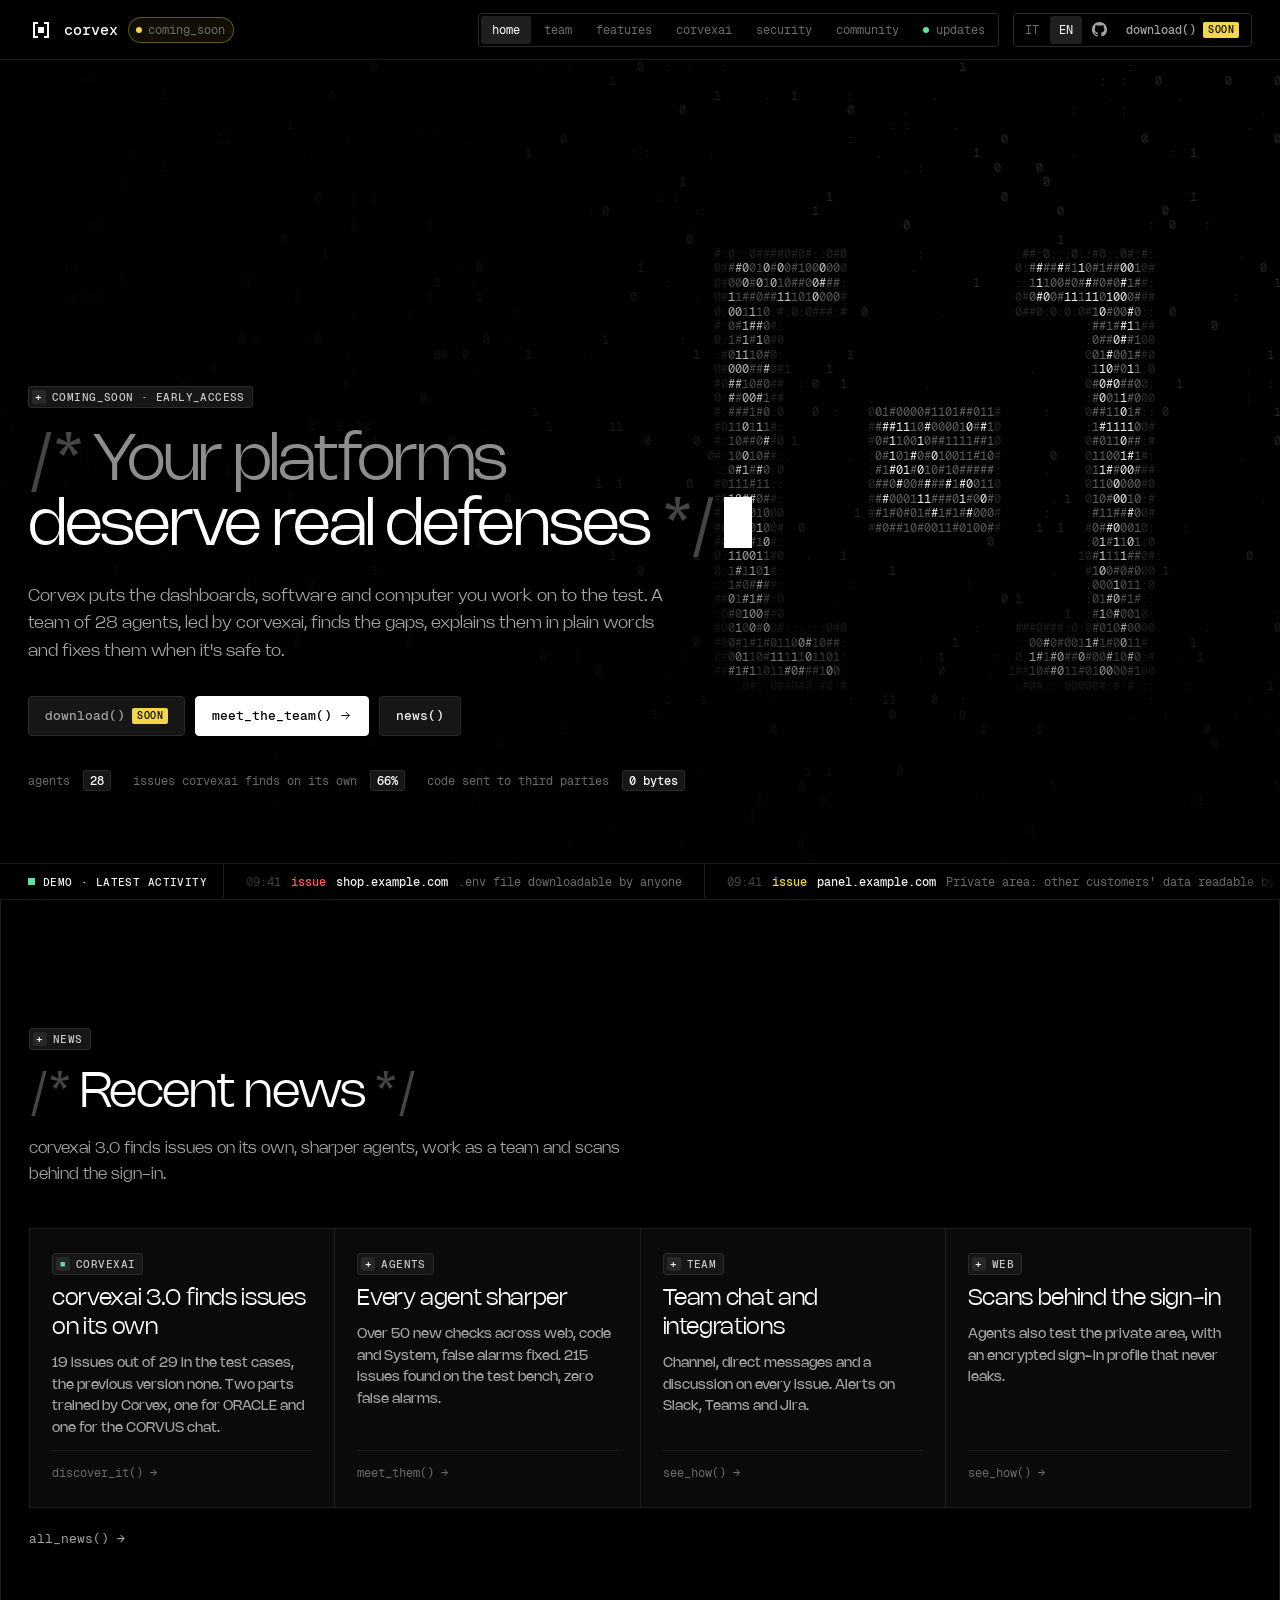
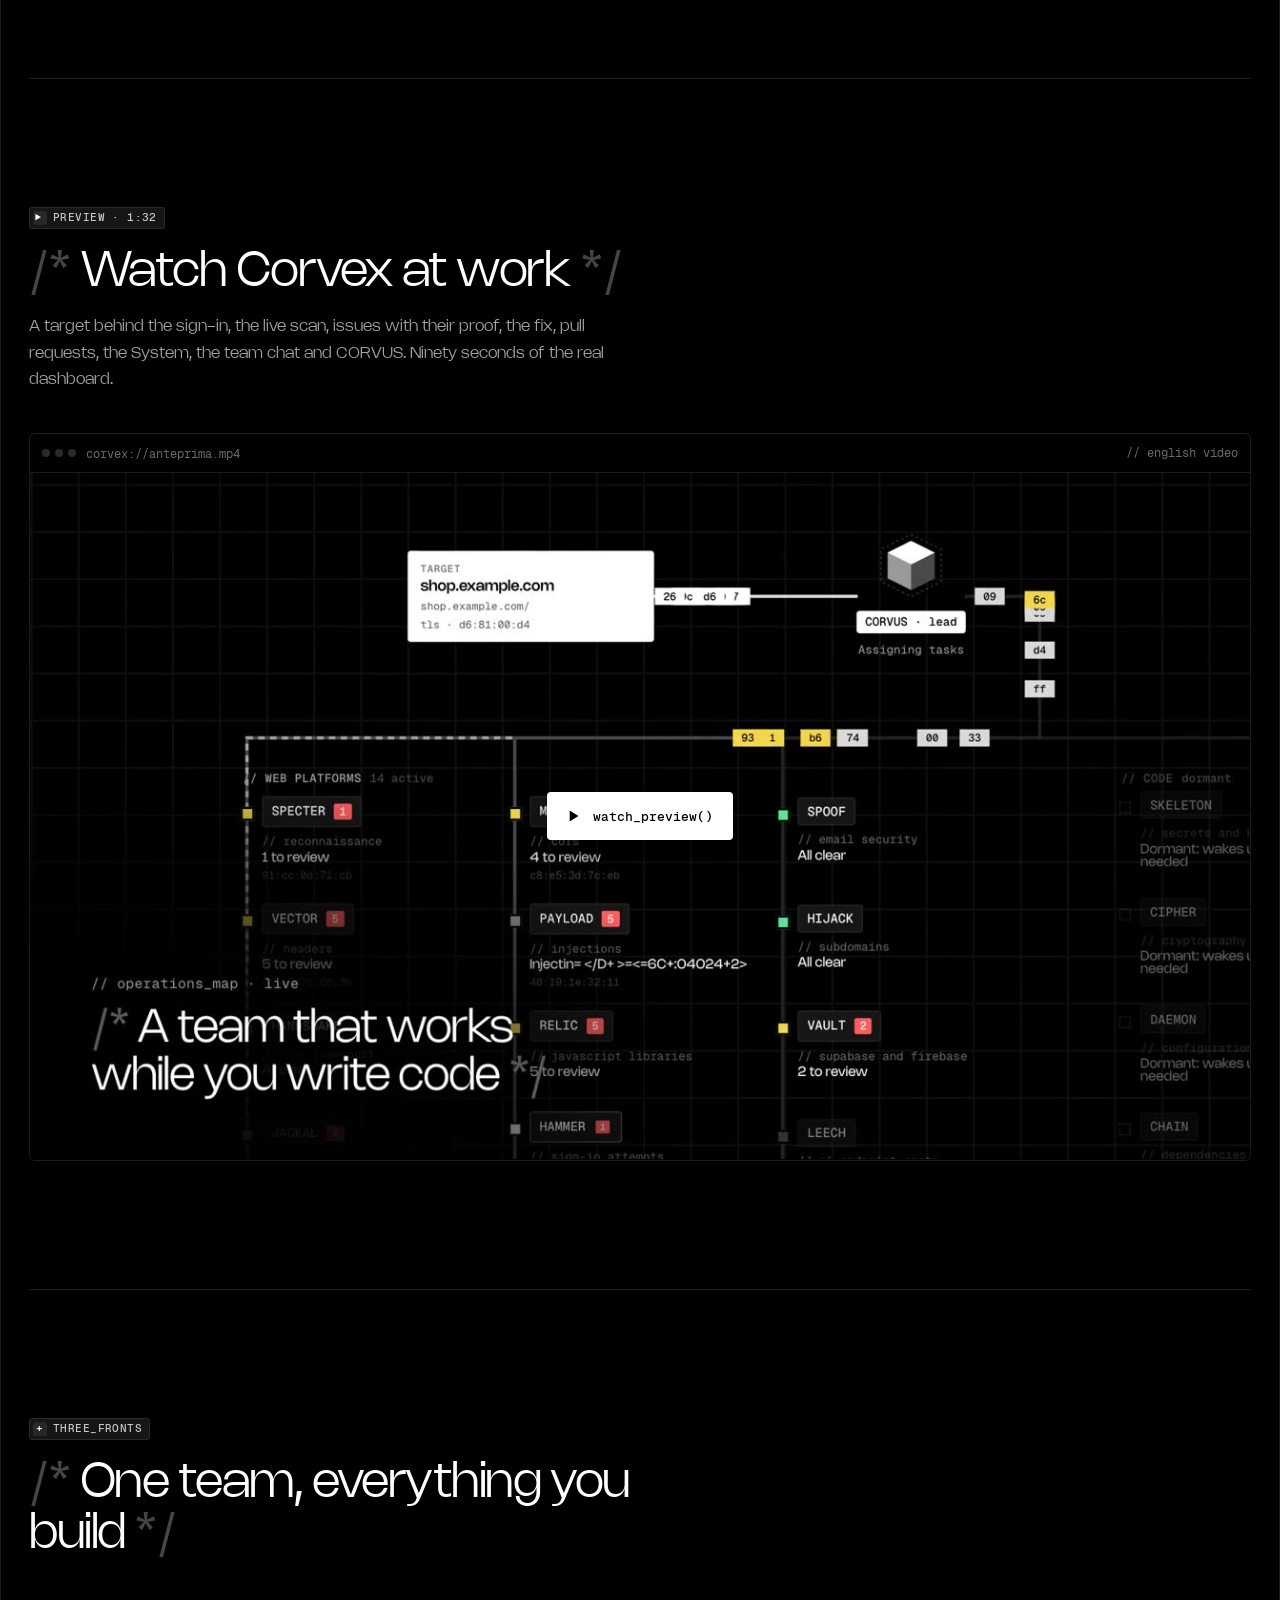
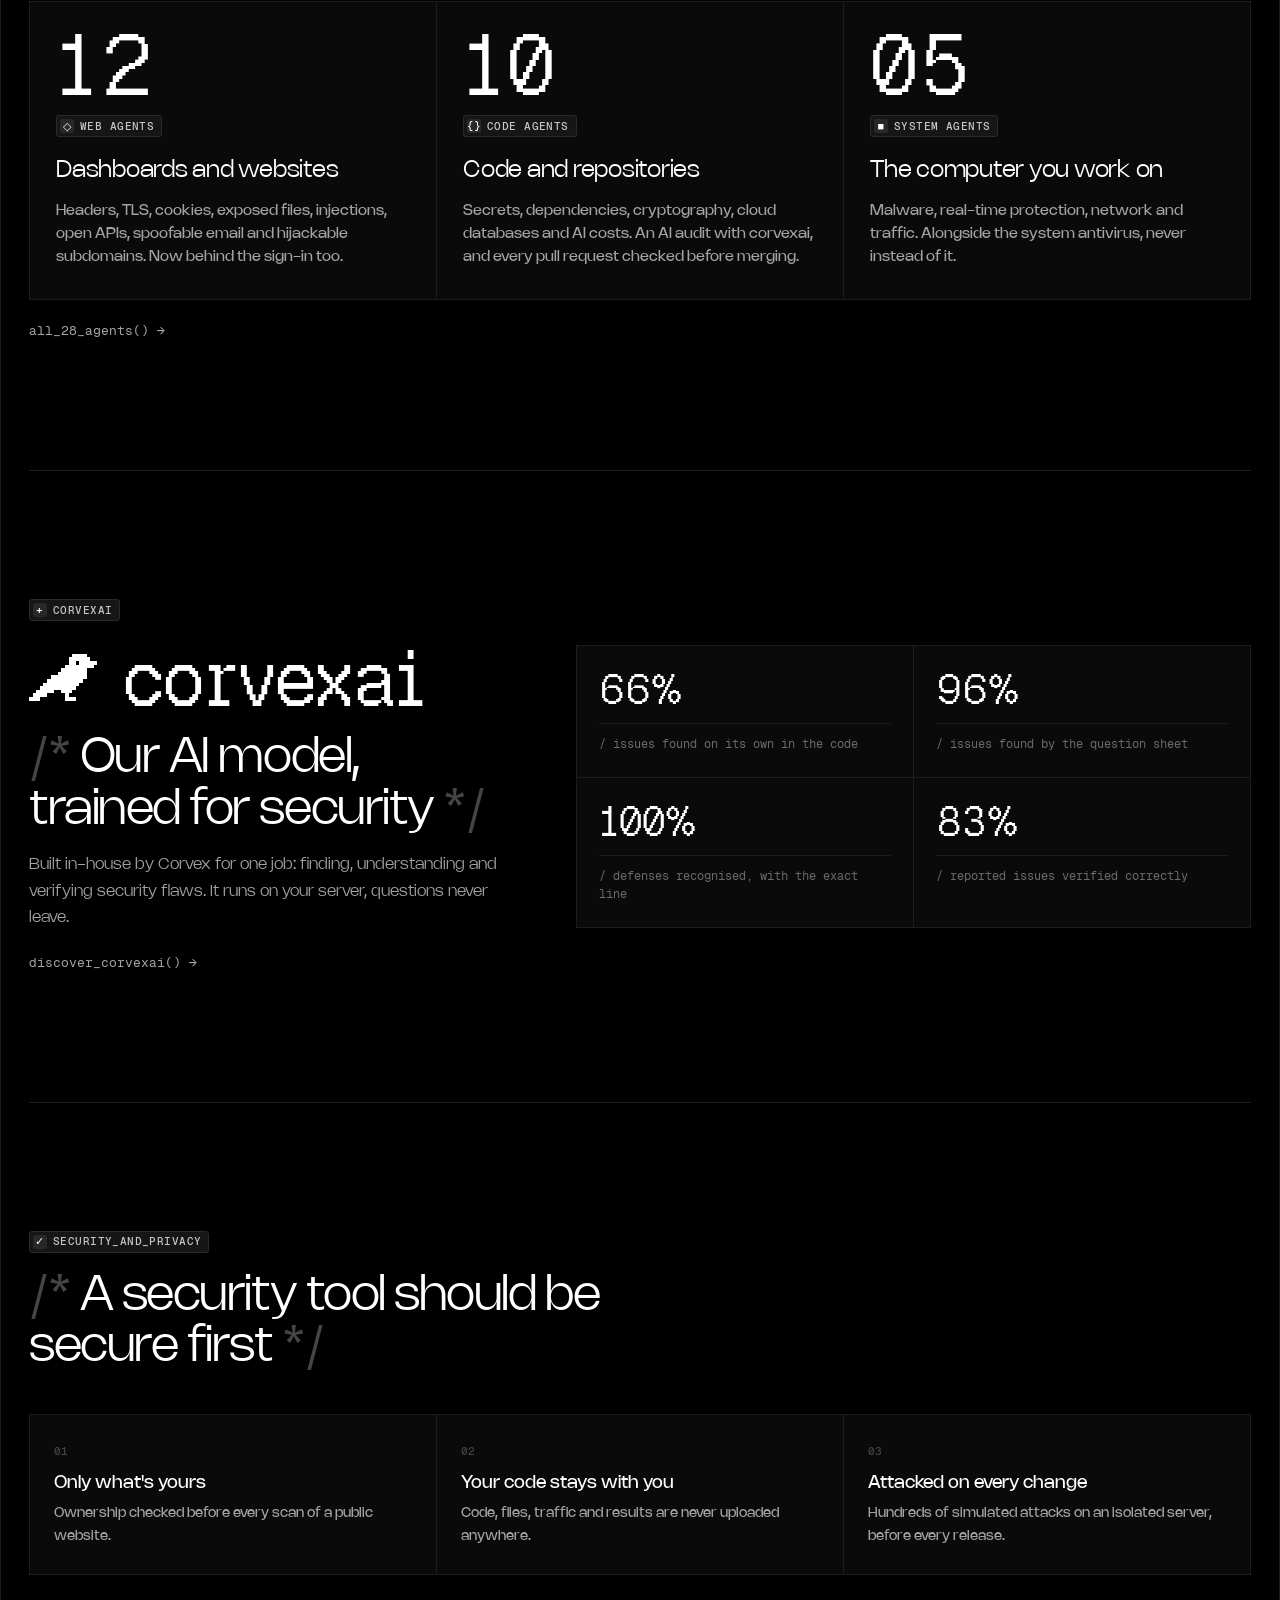
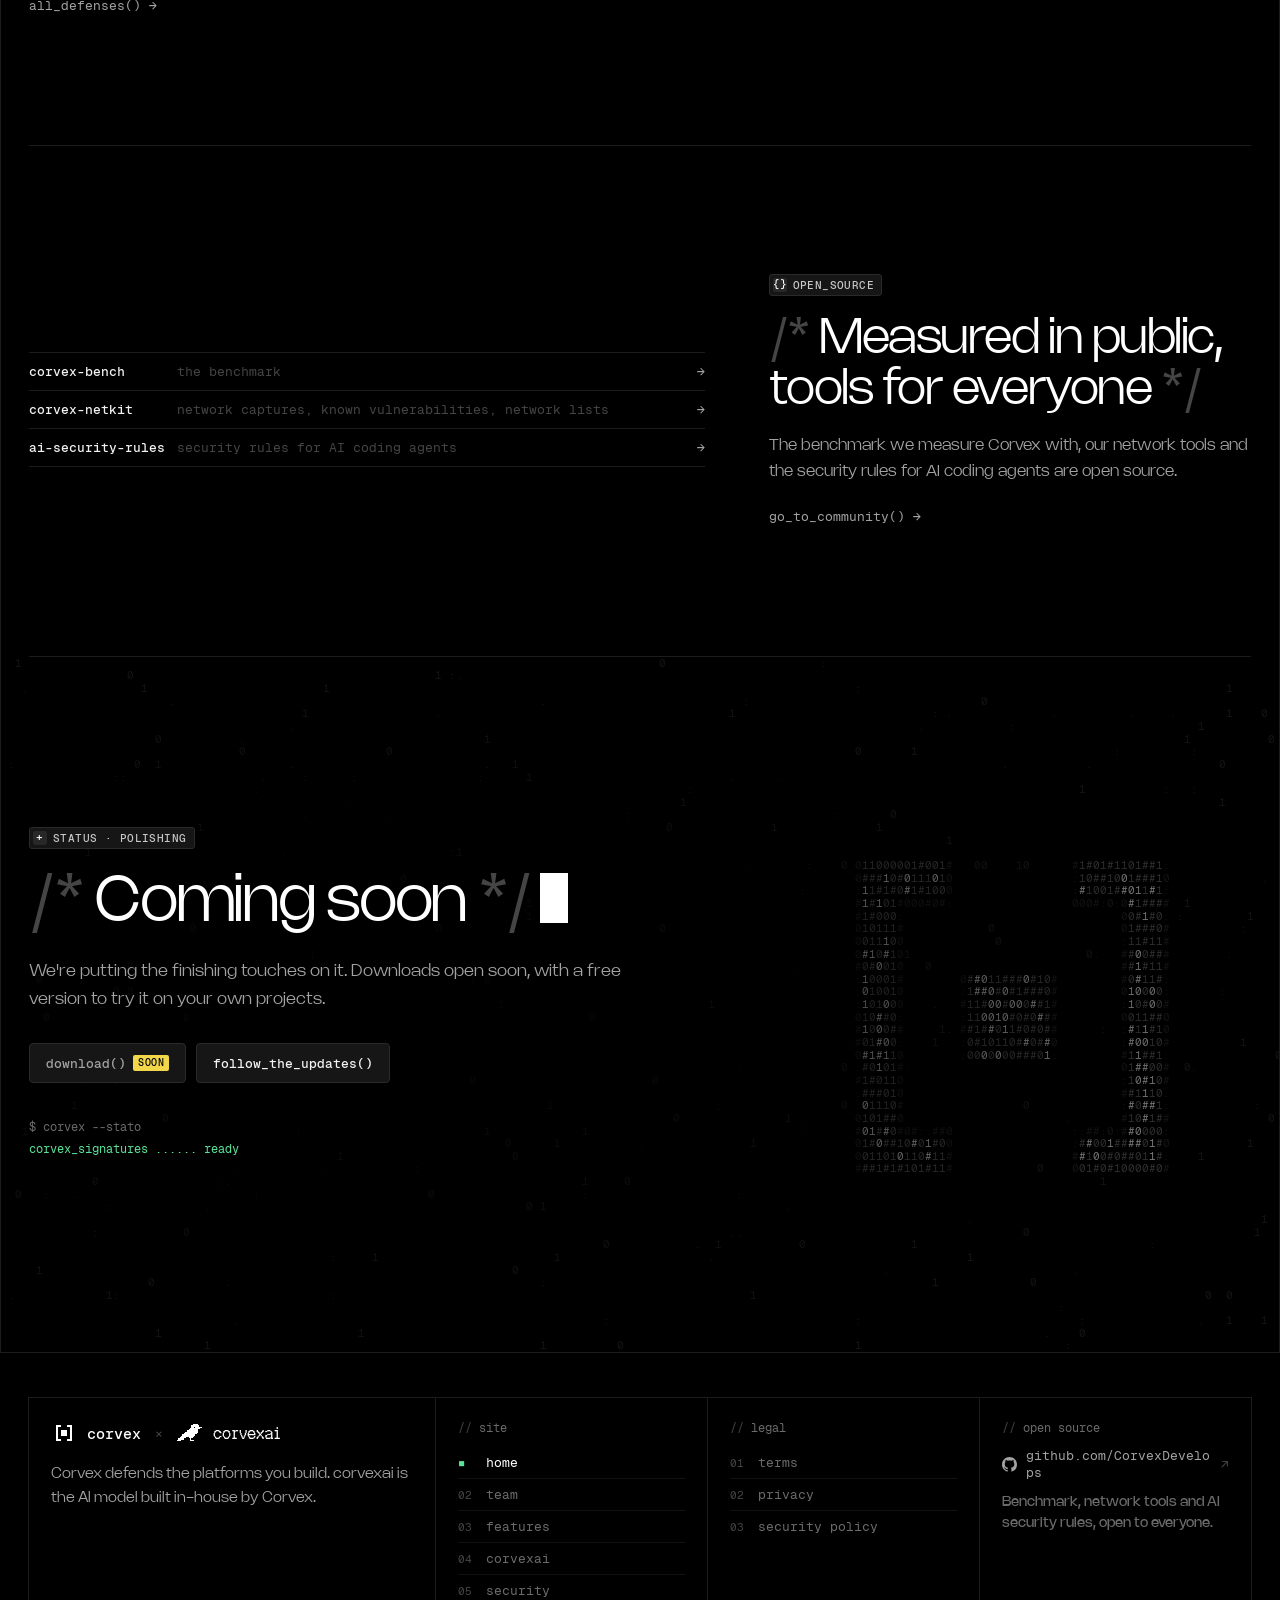
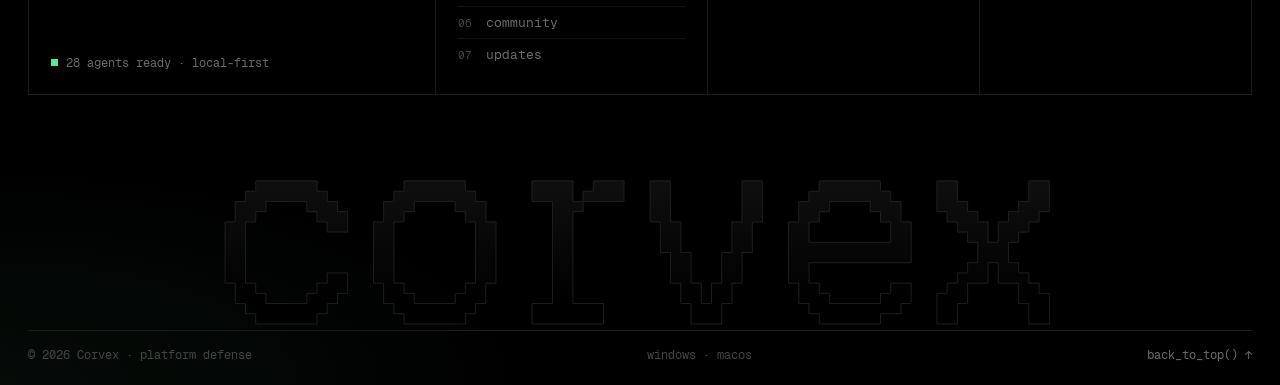
==== commit b52bc50c: "Home: notizia di corvexai 3.0, chat del team sistemata" ====
--- a/index.html
+++ b/index.html
@@ -20,7 +20,7 @@
   <link rel="preload" href="assets/fonts/Nohemi-Light.woff2" as="font" type="font/woff2" crossorigin>
   <link rel="preload" href="assets/fonts/GeistMono-Regular.woff2" as="font" type="font/woff2" crossorigin>
   <link rel="stylesheet" href="assets/corvex.css?v=347dcf2bee">
-  <link rel="stylesheet" href="sito.css?v=73a91fd237">
+  <link rel="stylesheet" href="sito.css?v=c0fad336cf">
   <script defer src="assets/viste.js?v=2abf94fef3"></script>
   <script defer src="sito.js?v=bd48e72104"></script>
 </head>
@@ -78,12 +78,12 @@
 <section class="s-sec" id="novita">
   <div class="s-head s-rv"><span class="label"><i>+</i><span data-en="news" data-it="notizie">news</span></span>
     <h2 class="cm"><span class="g">/*</span>&nbsp;<span data-en="Recent news" data-it="Notizie recenti">Recent news</span>&nbsp;<span class="g">*/</span></h2>
-    <p class="s-lead" data-en="Sharper agents, work as a team, scans behind the sign-in and inside your pipeline." data-it="Agenti più precisi, lavoro di squadra, scansioni dietro il login e dentro la tua pipeline.">Sharper agents, work as a team, scans behind the sign-in and inside your pipeline.</p></div>
+    <p class="s-lead" data-en="corvexai 3.0 finds issues on its own, sharper agents, work as a team and scans behind the sign-in." data-it="corvexai 3.0 trova le falle da solo, agenti più precisi, lavoro di squadra e scansioni dietro il login.">corvexai 3.0 finds issues on its own, sharper agents, work as a team and scans behind the sign-in.</p></div>
   <div class="s-new">
+    <a class="s-rv" href="corvexai.html"><span class="k">corvexai</span><h3 data-en="corvexai 3.0 finds issues on its own" data-it="corvexai 3.0 trova le falle da solo">corvexai 3.0 finds issues on its own</h3><p data-en="19 issues out of 29 in the test cases, the previous version none. Two parts trained by Corvex, one for ORACLE and one for the CORVUS chat." data-it="19 falle su 29 nei casi di prova, la versione precedente nessuna. Due parti addestrate da Corvex, una per ORACLE e una per la chat di CORVUS.">19 issues out of 29 in the test cases, the previous version none. Two parts trained by Corvex, one for ORACLE and one for the CORVUS chat.</p><span class="go" data-en="discover_it() →" data-it="scoprilo() →">discover_it() →</span></a>
     <a class="s-rv" href="team.html"><span class="k" data-en="agents" data-it="agenti">agents</span><h3 data-en="Every agent sharper" data-it="Tutti gli agenti più precisi">Every agent sharper</h3><p data-en="Over 50 new checks across web, code and System, false alarms fixed. 215 issues found on the test bench, zero false alarms." data-it="Oltre 50 controlli nuovi tra web, codice e Sistema, falsi allarmi corretti. 215 falle trovate sul banco di prova, zero falsi allarmi.">Over 50 new checks across web, code and System, false alarms fixed. 215 issues found on the test bench, zero false alarms.</p><span class="go" data-en="meet_them() →" data-it="conoscili() →">meet_them() →</span></a>
     <a class="s-rv" href="features.html#team"><span class="k" data-en="team" data-it="squadra">team</span><h3 data-en="Team chat and integrations" data-it="Chat del team e integrazioni">Team chat and integrations</h3><p data-en="Channel, direct messages and a discussion on every issue. Alerts on Slack, Teams and Jira." data-it="Canale, messaggi diretti e una discussione su ogni falla. Avvisi su Slack, Teams e Jira.">Channel, direct messages and a discussion on every issue. Alerts on Slack, Teams and Jira.</p><span class="go" data-en="see_how() →" data-it="guarda_come() →">see_how() →</span></a>
     <a class="s-rv" href="features.html#accesso"><span class="k" data-en="web" data-it="web">web</span><h3 data-en="Scans behind the sign-in" data-it="Scansioni dietro il login">Scans behind the sign-in</h3><p data-en="Agents also test the private area, with an encrypted sign-in profile that never leaks." data-it="Gli agenti provano anche l&#x27;area riservata, con un profilo di accesso cifrato che non esce mai.">Agents also test the private area, with an encrypted sign-in profile that never leaks.</p><span class="go" data-en="see_how() →" data-it="guarda_come() →">see_how() →</span></a>
-    <a class="s-rv" href="features.html#ci"><span class="k" data-en="code" data-it="codice">code</span><h3 data-en="Pull request checks" data-it="Controllo delle pull request">Pull request checks</h3><p data-en="Blocks the merge on new issues, with SARIF for Code scanning. SSO and reviewer role for companies." data-it="Blocca il merge sulle falle nuove, con SARIF per Code scanning. SSO e ruolo revisore per le aziende.">Blocks the merge on new issues, with SARIF for Code scanning. SSO and reviewer role for companies.</p><span class="go" data-en="see_how() →" data-it="guarda_come() →">see_how() →</span></a>
   </div>
   <a class="s-more-l s-rv" href="updates.html" data-en="all_news() →" data-it="tutte_le_notizie() →">all_news() →</a>
 </section>
--- a/sito.css
+++ b/sito.css
@@ -318,9 +318,9 @@
 /* chat del team (demo) */
 .s-tchat { display: grid; grid-template-columns: 200px minmax(0, 1fr); min-height: 340px; }
 .s-tchat aside { border-right: 1px solid var(--line); padding: 12px 8px; display: grid; gap: 2px; align-content: start; font: 12px var(--mono); }
-.s-tchat aside span { padding: 8px 10px; border-radius: 3px; color: var(--t3); display: flex; justify-content: space-between; gap: 8px; }
-.s-tchat aside span.on { background: var(--coal); color: var(--white); }
-.s-tchat aside em { font-style: normal; color: var(--black); background: var(--ok); border-radius: 999px; padding: 1px 6px; font-size: 10.5px; }
+.s-tchat aside > span { padding: 8px 10px; border-radius: 3px; color: var(--t3); display: flex; align-items: center; gap: 6px; white-space: nowrap; }
+.s-tchat aside > span.on { background: var(--coal); color: var(--white); }
+.s-tchat aside em { margin-left: auto; font-style: normal; color: var(--black); background: var(--ok); border-radius: 999px; padding: 0 6px; font-size: 10.5px; line-height: 16px; min-width: 16px; text-align: center; }
 .s-tchat .msgs { padding: 16px 18px; display: grid; gap: 14px; align-content: start; }
 .s-tchat .m { display: grid; gap: 3px; font-size: 14px; line-height: 1.55; color: var(--t1); }
 .s-tchat .m b { font: 500 11.5px var(--mono); color: var(--t2); }
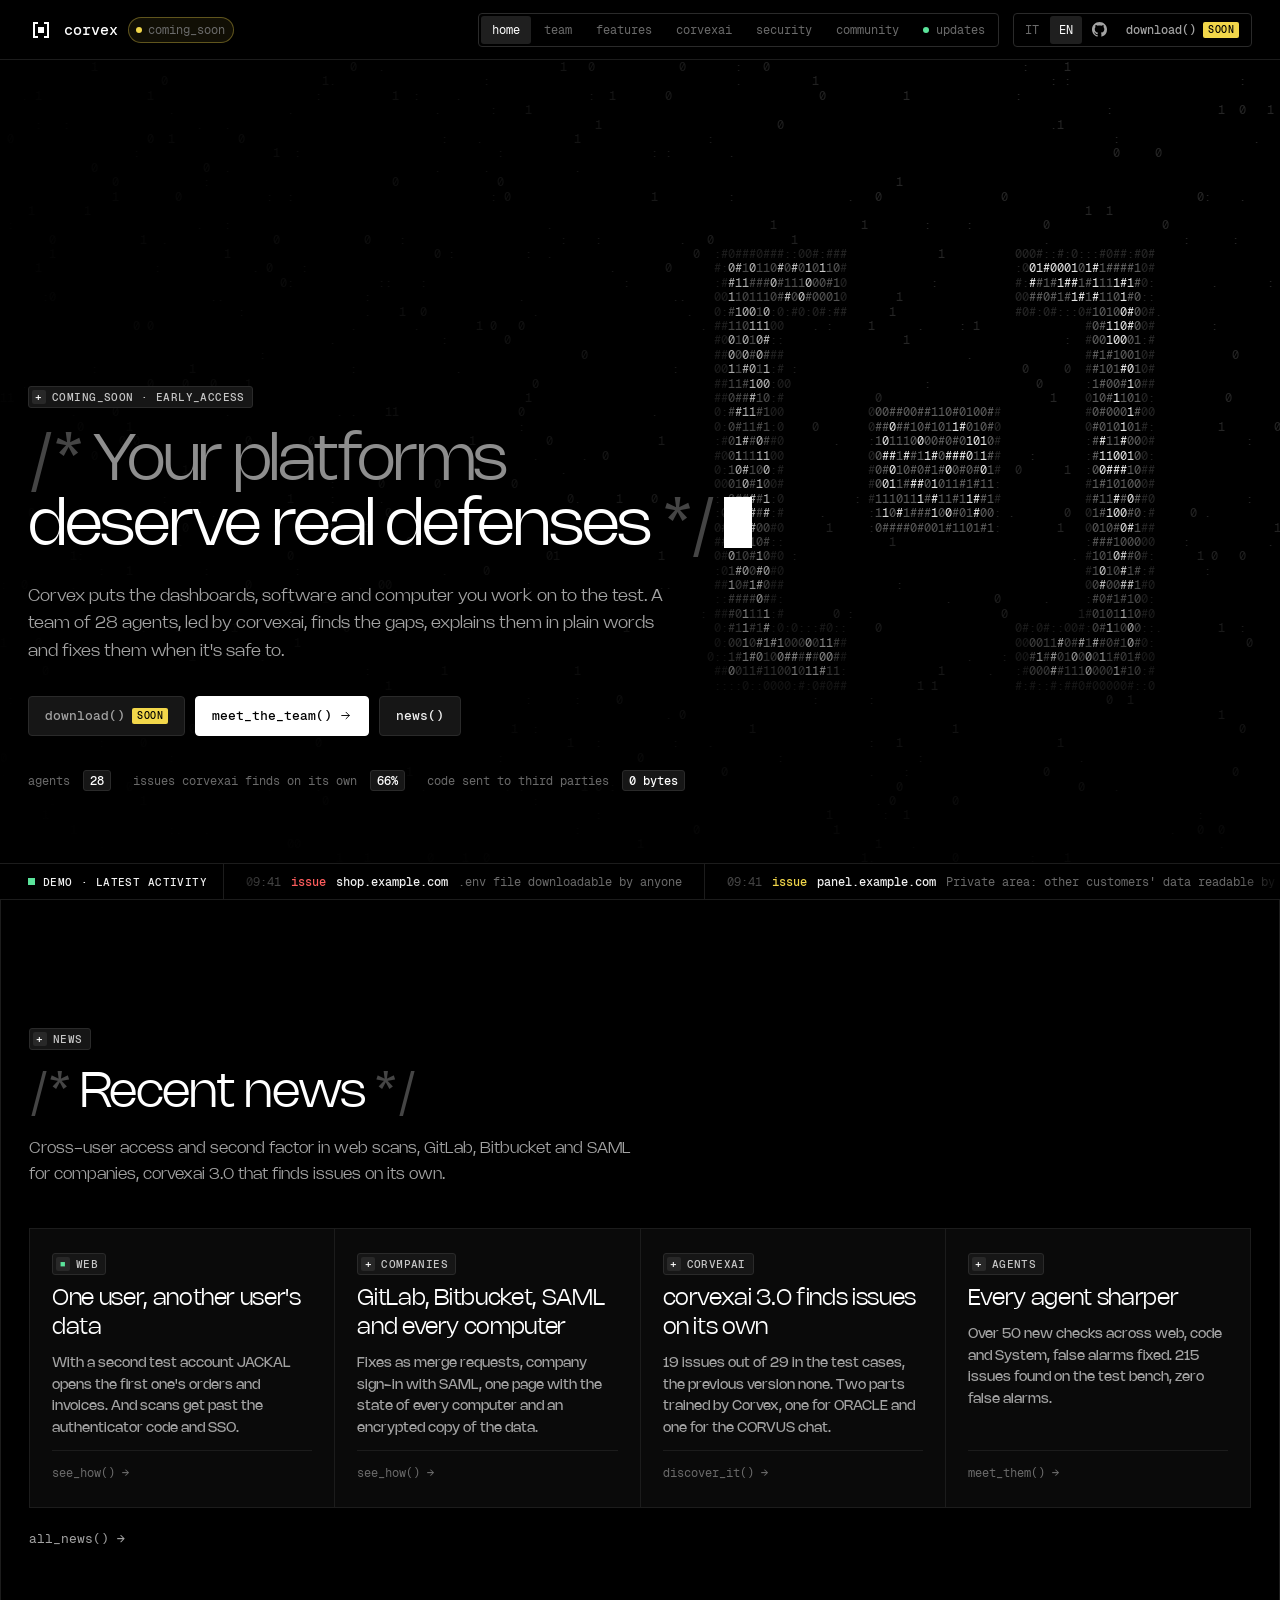
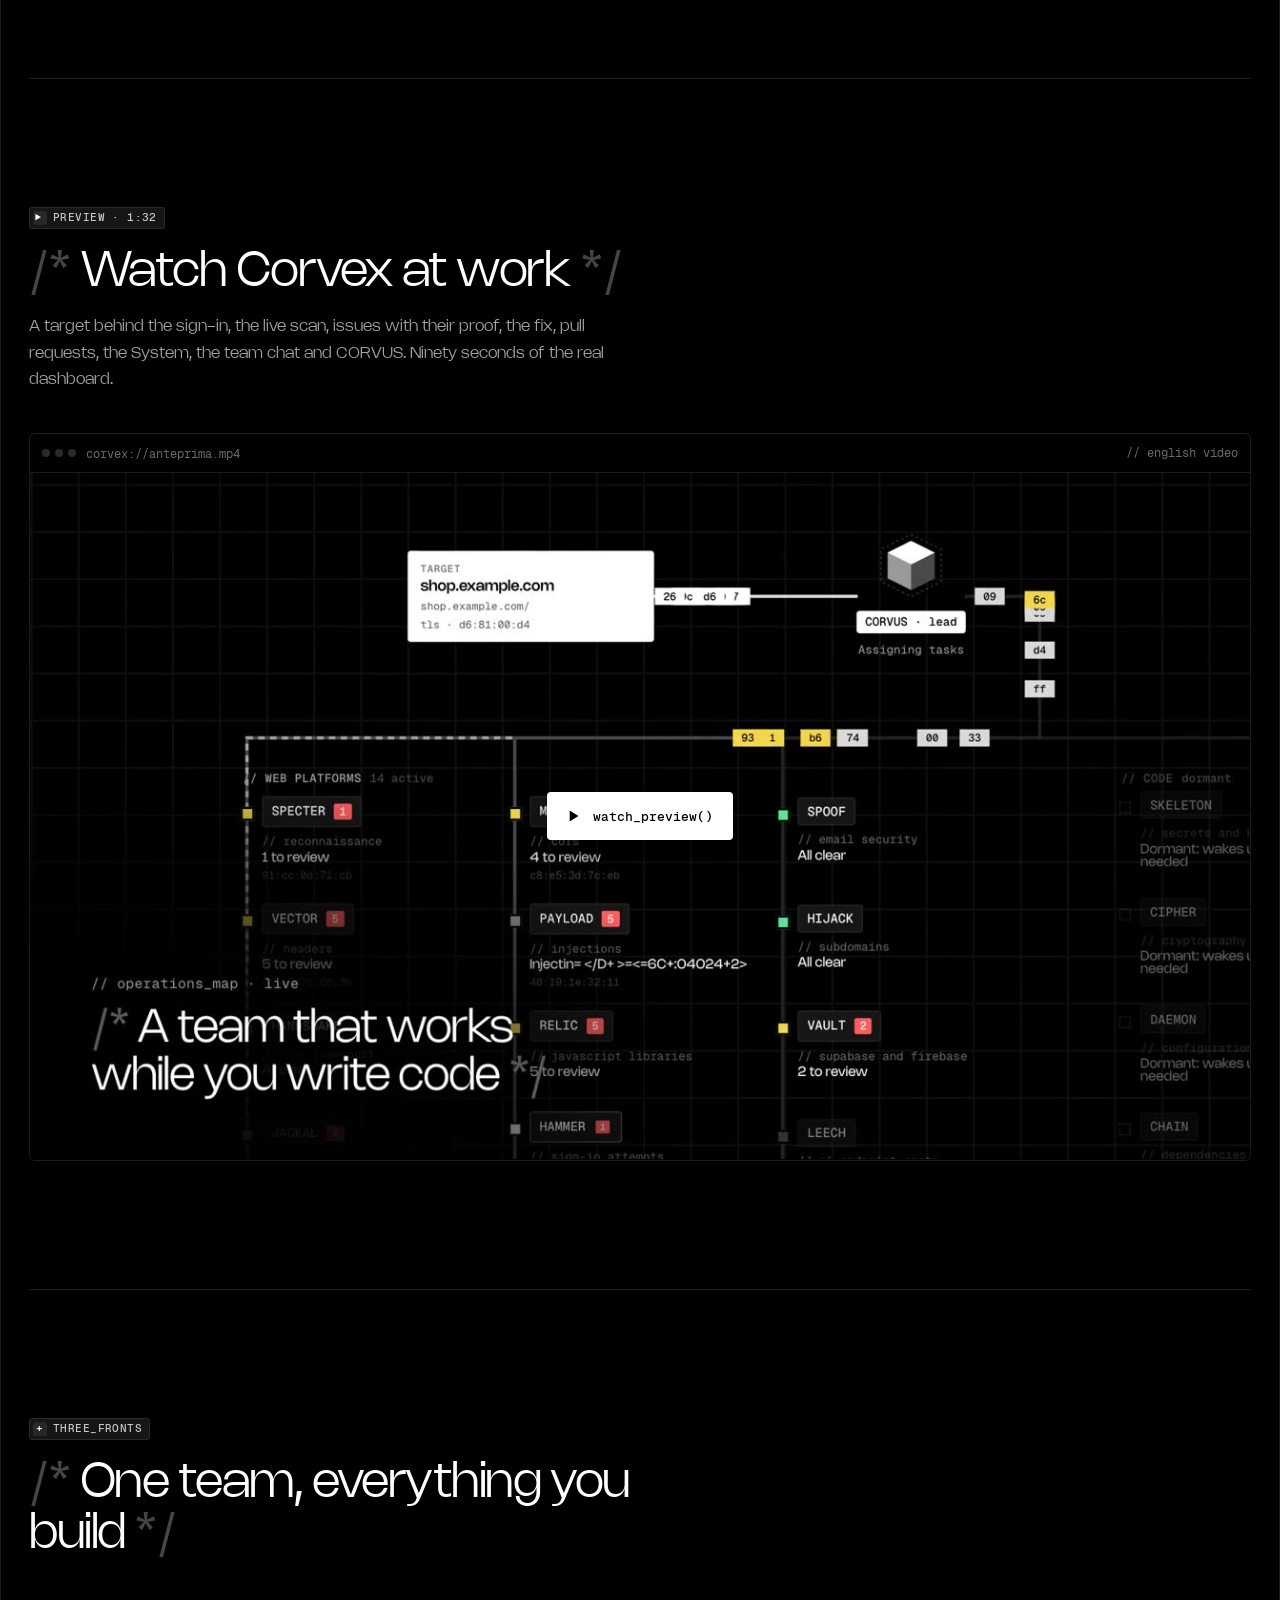
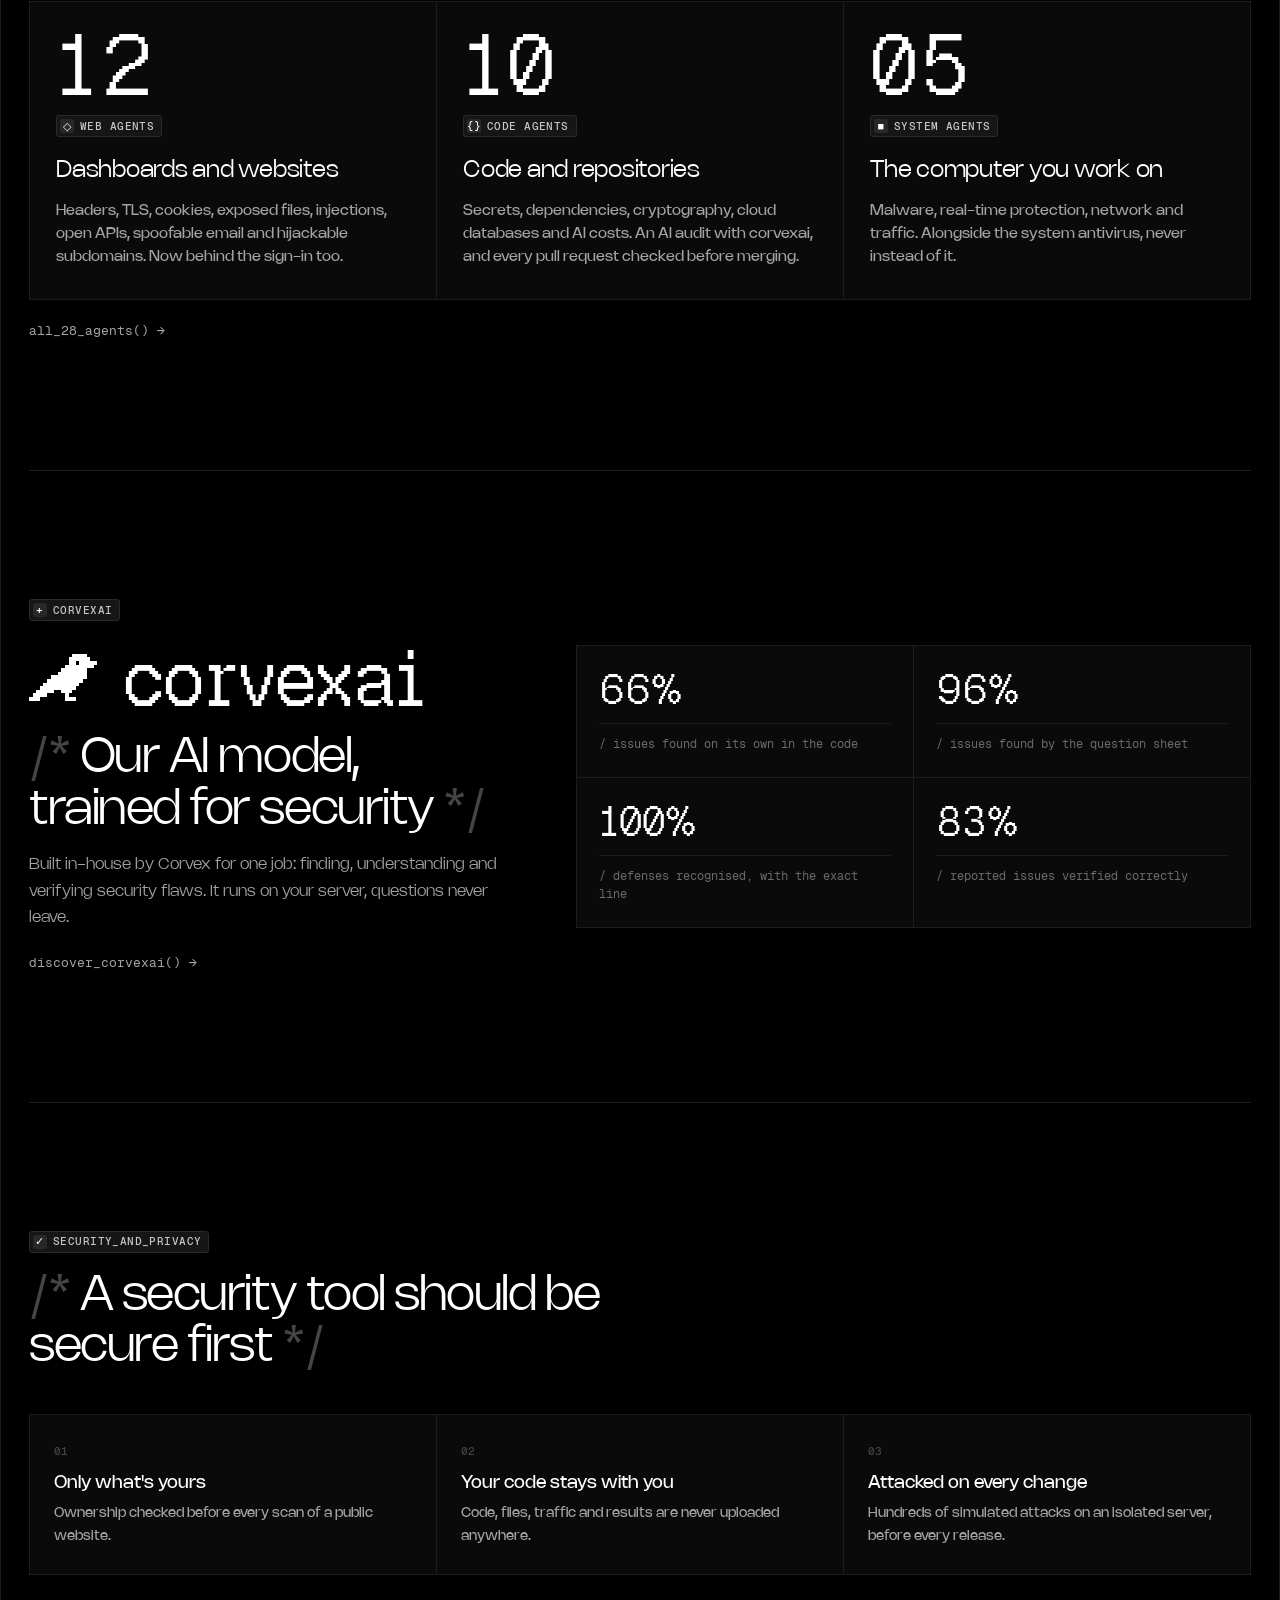
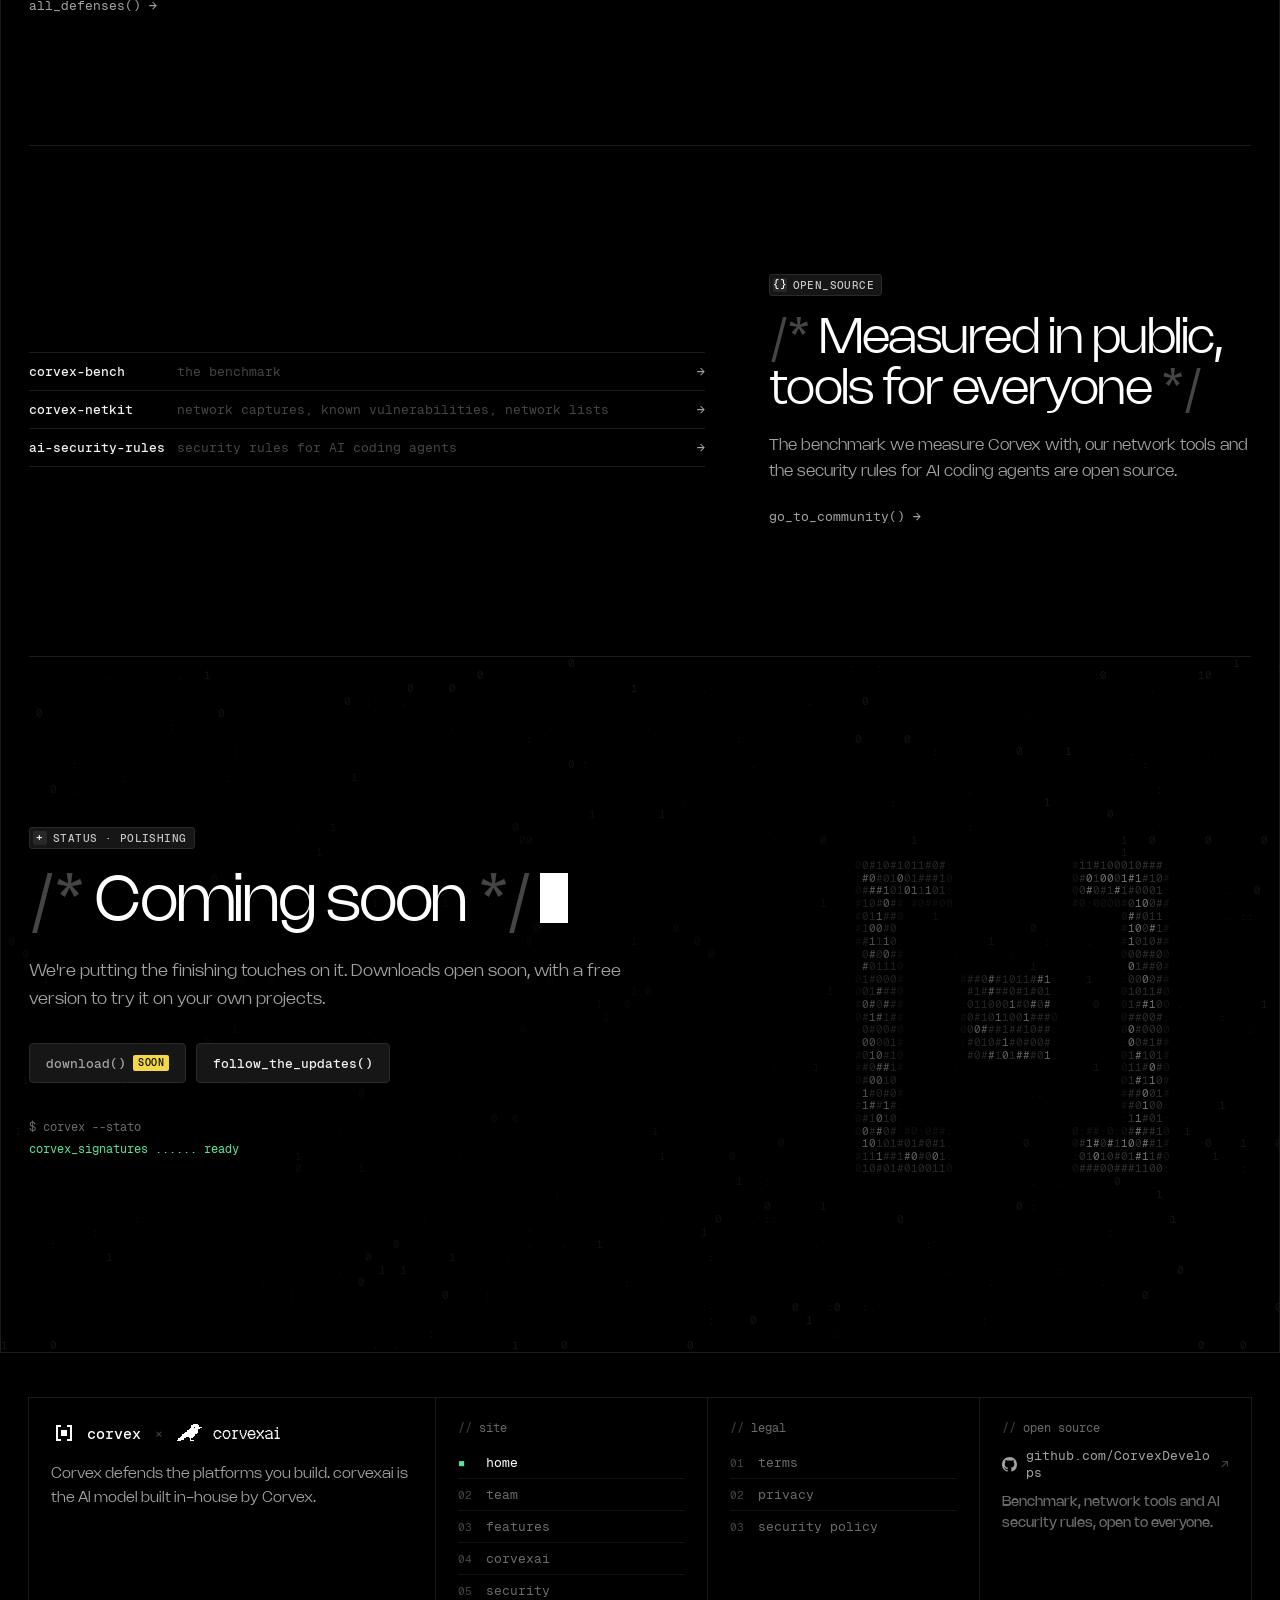
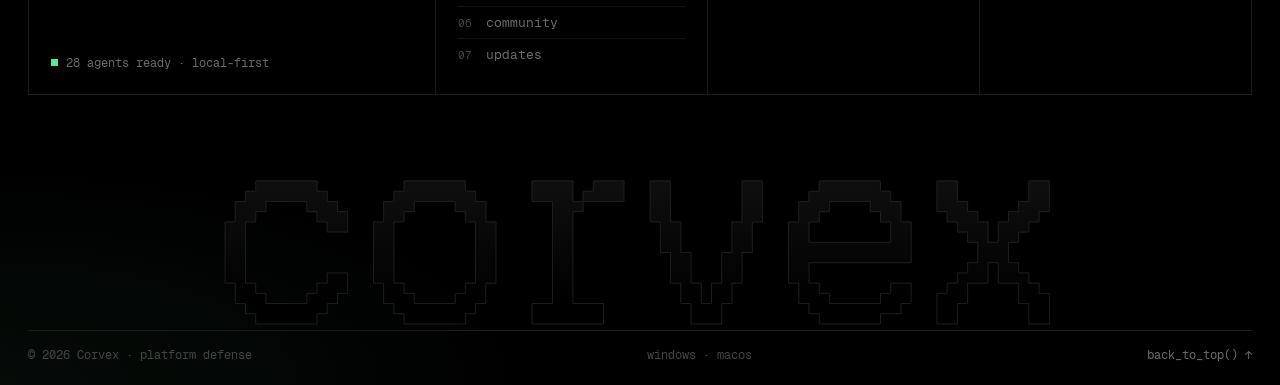
==== commit bbf02b5d: "Notizie: accessi tra utenti, secondo fattore, GitLab, Bitbucket, SAML e vista unica dei computer" ====
--- a/index.html
+++ b/index.html
@@ -19,7 +19,7 @@
   <link rel="apple-touch-icon" href="assets/apple-touch-icon.png?v=3">
   <link rel="preload" href="assets/fonts/Nohemi-Light.woff2" as="font" type="font/woff2" crossorigin>
   <link rel="preload" href="assets/fonts/GeistMono-Regular.woff2" as="font" type="font/woff2" crossorigin>
-  <link rel="stylesheet" href="assets/corvex.css?v=347dcf2bee">
+  <link rel="stylesheet" href="assets/corvex.css?v=7aa3a0b499">
   <link rel="stylesheet" href="sito.css?v=c0fad336cf">
   <script defer src="assets/viste.js?v=2abf94fef3"></script>
   <script defer src="sito.js?v=bd48e72104"></script>
@@ -78,12 +78,12 @@
 <section class="s-sec" id="novita">
   <div class="s-head s-rv"><span class="label"><i>+</i><span data-en="news" data-it="notizie">news</span></span>
     <h2 class="cm"><span class="g">/*</span>&nbsp;<span data-en="Recent news" data-it="Notizie recenti">Recent news</span>&nbsp;<span class="g">*/</span></h2>
-    <p class="s-lead" data-en="corvexai 3.0 finds issues on its own, sharper agents, work as a team and scans behind the sign-in." data-it="corvexai 3.0 trova le falle da solo, agenti più precisi, lavoro di squadra e scansioni dietro il login.">corvexai 3.0 finds issues on its own, sharper agents, work as a team and scans behind the sign-in.</p></div>
+    <p class="s-lead" data-en="Cross-user access and second factor in web scans, GitLab, Bitbucket and SAML for companies, corvexai 3.0 that finds issues on its own." data-it="Accessi tra utenti e secondo fattore nelle scansioni web, GitLab, Bitbucket e SAML per le aziende, corvexai 3.0 che trova le falle da solo.">Cross-user access and second factor in web scans, GitLab, Bitbucket and SAML for companies, corvexai 3.0 that finds issues on its own.</p></div>
   <div class="s-new">
+    <a class="s-rv" href="features.html#accesso"><span class="k" data-en="web" data-it="web">web</span><h3 data-en="One user, another user's data" data-it="Un utente, i dati di un altro">One user, another user's data</h3><p data-en="With a second test account JACKAL opens the first one's orders and invoices. And scans get past the authenticator code and SSO." data-it="Con un secondo account di prova JACKAL apre ordini e fatture del primo. E le scansioni superano il codice dell&#x27;authenticator e l&#x27;SSO.">With a second test account JACKAL opens the first one's orders and invoices. And scans get past the authenticator code and SSO.</p><span class="go" data-en="see_how() →" data-it="guarda_come() →">see_how() →</span></a>
+    <a class="s-rv" href="features.html#team"><span class="k" data-en="companies" data-it="aziende">companies</span><h3 data-en="GitLab, Bitbucket, SAML and every computer" data-it="GitLab, Bitbucket, SAML e tutti i computer">GitLab, Bitbucket, SAML and every computer</h3><p data-en="Fixes as merge requests, company sign-in with SAML, one page with the state of every computer and an encrypted copy of the data." data-it="Correzioni come merge request, accesso aziendale con SAML, una pagina con lo stato di ogni computer e una copia cifrata dei dati.">Fixes as merge requests, company sign-in with SAML, one page with the state of every computer and an encrypted copy of the data.</p><span class="go" data-en="see_how() →" data-it="guarda_come() →">see_how() →</span></a>
     <a class="s-rv" href="corvexai.html"><span class="k">corvexai</span><h3 data-en="corvexai 3.0 finds issues on its own" data-it="corvexai 3.0 trova le falle da solo">corvexai 3.0 finds issues on its own</h3><p data-en="19 issues out of 29 in the test cases, the previous version none. Two parts trained by Corvex, one for ORACLE and one for the CORVUS chat." data-it="19 falle su 29 nei casi di prova, la versione precedente nessuna. Due parti addestrate da Corvex, una per ORACLE e una per la chat di CORVUS.">19 issues out of 29 in the test cases, the previous version none. Two parts trained by Corvex, one for ORACLE and one for the CORVUS chat.</p><span class="go" data-en="discover_it() →" data-it="scoprilo() →">discover_it() →</span></a>
     <a class="s-rv" href="team.html"><span class="k" data-en="agents" data-it="agenti">agents</span><h3 data-en="Every agent sharper" data-it="Tutti gli agenti più precisi">Every agent sharper</h3><p data-en="Over 50 new checks across web, code and System, false alarms fixed. 215 issues found on the test bench, zero false alarms." data-it="Oltre 50 controlli nuovi tra web, codice e Sistema, falsi allarmi corretti. 215 falle trovate sul banco di prova, zero falsi allarmi.">Over 50 new checks across web, code and System, false alarms fixed. 215 issues found on the test bench, zero false alarms.</p><span class="go" data-en="meet_them() →" data-it="conoscili() →">meet_them() →</span></a>
-    <a class="s-rv" href="features.html#team"><span class="k" data-en="team" data-it="squadra">team</span><h3 data-en="Team chat and integrations" data-it="Chat del team e integrazioni">Team chat and integrations</h3><p data-en="Channel, direct messages and a discussion on every issue. Alerts on Slack, Teams and Jira." data-it="Canale, messaggi diretti e una discussione su ogni falla. Avvisi su Slack, Teams e Jira.">Channel, direct messages and a discussion on every issue. Alerts on Slack, Teams and Jira.</p><span class="go" data-en="see_how() →" data-it="guarda_come() →">see_how() →</span></a>
-    <a class="s-rv" href="features.html#accesso"><span class="k" data-en="web" data-it="web">web</span><h3 data-en="Scans behind the sign-in" data-it="Scansioni dietro il login">Scans behind the sign-in</h3><p data-en="Agents also test the private area, with an encrypted sign-in profile that never leaks." data-it="Gli agenti provano anche l&#x27;area riservata, con un profilo di accesso cifrato che non esce mai.">Agents also test the private area, with an encrypted sign-in profile that never leaks.</p><span class="go" data-en="see_how() →" data-it="guarda_come() →">see_how() →</span></a>
   </div>
   <a class="s-more-l s-rv" href="updates.html" data-en="all_news() →" data-it="tutte_le_notizie() →">all_news() →</a>
 </section>
--- a/assets/corvex.css
+++ b/assets/corvex.css
@@ -1355,6 +1355,59 @@
   .aud-r .who, .aud-r .msg { grid-column: 1 / -1; white-space: normal; overflow-wrap: anywhere; }
 }
 
+.acc-rec { display: grid; gap: 8px; justify-items: start; margin-top: 2px; }
+
+/* ---------------------------------------------------------------- feedback e ticket */
+.help-cta { height: 30px; display: inline-flex; align-items: center; gap: 7px; padding: 0 11px; margin-right: 4px; border: 1px solid var(--line-2);
+  border-radius: var(--r); background: var(--coal); color: var(--white); font: 12px var(--mono); position: relative; cursor: pointer; }
+.help-cta svg { width: 15px; height: 15px; }
+.help-cta:hover { background: var(--white); color: var(--black); }
+.help-cta .badge { position: absolute; top: -6px; right: -6px; }
+@media (max-width: 720px) { .help-cta { padding: 0 8px; margin-right: 2px; } .help-cta span:not(.badge) { display: none; } }
+.hp { border: 1px solid var(--line); border-radius: 6px; background: var(--obsidian); }
+.log-tools + .hp { margin-top: 14px; }
+.hp-r { border-bottom: 1px solid var(--line); padding: 0 14px; }
+.hp-r:last-child { border-bottom: 0; }
+.hp-r > summary { list-style: none; cursor: pointer; display: grid; grid-template-columns: 76px minmax(0, 1fr) auto auto; gap: 12px; align-items: baseline; padding: 12px 0; }
+.hp-r > summary::-webkit-details-marker { display: none; }
+.hp-r[open] { padding-bottom: 14px; }
+.hp-ty, .hp-ag { font-size: 11.5px; color: var(--t4); }
+.hp-ti { color: var(--t1); font-size: 14px; overflow-wrap: anywhere; }
+.hp-st { font-size: 11.5px; color: var(--t3); }
+.hp-st.st-aperto { color: var(--high); } .hp-st.st-in_lavorazione { color: var(--white); } .hp-st.st-risolto { color: var(--ok); }
+.hp-ms { display: grid; gap: 8px; }
+.hp-m { border: 1px solid var(--line); border-radius: 6px; padding: 10px 12px; background: var(--black); }
+.hp-m.cvx { border-color: var(--line-2); background: var(--coal); }
+.hp-who { font: 11px var(--mono); color: var(--t4); margin-bottom: 4px; }
+.hp-t { white-space: pre-wrap; overflow-wrap: anywhere; font-size: 13.5px; color: var(--t2); }
+@media (max-width: 720px) { .hp-r > summary { grid-template-columns: minmax(0, 1fr) auto; } .hp-ty { grid-column: 1; } .hp-ti { grid-column: 1 / -1; grid-row: 2; } .hp-ag { display: none; } }
+
+/* ---------------------------------------------------------------- vista unica dei computer */
+.fl { border: 1px solid var(--line); border-radius: 6px; background: var(--obsidian); margin-top: 18px; }
+.fl-r { border-bottom: 1px solid var(--line); }
+.fl-r:last-child { border-bottom: 0; }
+.fl-r > summary { list-style: none; cursor: pointer; display: grid; grid-template-columns: minmax(0, 1.6fr) 130px 90px minmax(120px, 1fr) minmax(0, 1fr);
+  gap: 14px; align-items: center; padding: 13px 16px; }
+.fl-r > summary::-webkit-details-marker { display: none; }
+.fl-r > summary:hover { background: var(--coal); }
+.fl-r.off { opacity: .72; }
+.fl-n { display: grid; gap: 3px; min-width: 0; }
+.fl-n b { font: 500 14px var(--sans); color: var(--t1); overflow-wrap: anywhere; }
+.fl-n span, .fl-s, .fl-p, .fl-k .dim, .fl-m { font: 11.5px/1.45 var(--mono); color: var(--t3); }
+.fl-s.on-txt { color: var(--ok); } .fl-s.off-txt { color: var(--t4); }
+.fl-v .px { font-size: 26px; } .fl-v small { font: 11px var(--mono); color: var(--t4); }
+.fl-k { display: grid; gap: 6px; min-width: 0; }
+.fl-p { overflow-wrap: anywhere; }
+.fl-d { padding: 4px 16px 16px; display: grid; gap: 8px; }
+.fl-f { display: grid; grid-template-columns: 84px minmax(0, 1fr) auto; gap: 12px; align-items: baseline; font-size: 13.5px; color: var(--t2); }
+.fl-f > span:nth-child(2) { overflow-wrap: anywhere; }
+@media (max-width: 1080px) { .fl-r > summary { grid-template-columns: minmax(0, 1fr) 110px 70px; } .fl-k, .fl-p { grid-column: 1 / -1; } }
+@media (max-width: 720px) {
+  .fl-r > summary { grid-template-columns: minmax(0, 1fr) auto; padding: 12px 14px; }
+  .fl-s { grid-column: 1; } .fl-v { grid-column: 2; grid-row: 1; text-align: right; }
+  .fl-f { grid-template-columns: 74px minmax(0, 1fr); } .fl-f .dim { display: none; }
+}
+
 /* ---------------------------------------------------------------- utenti e ruoli */
 .users-kv .u-who { display: grid; gap: 3px; min-width: 0; }
 .users-kv .u-who b { font: 500 13.5px var(--sans); color: var(--t1); overflow-wrap: anywhere; }
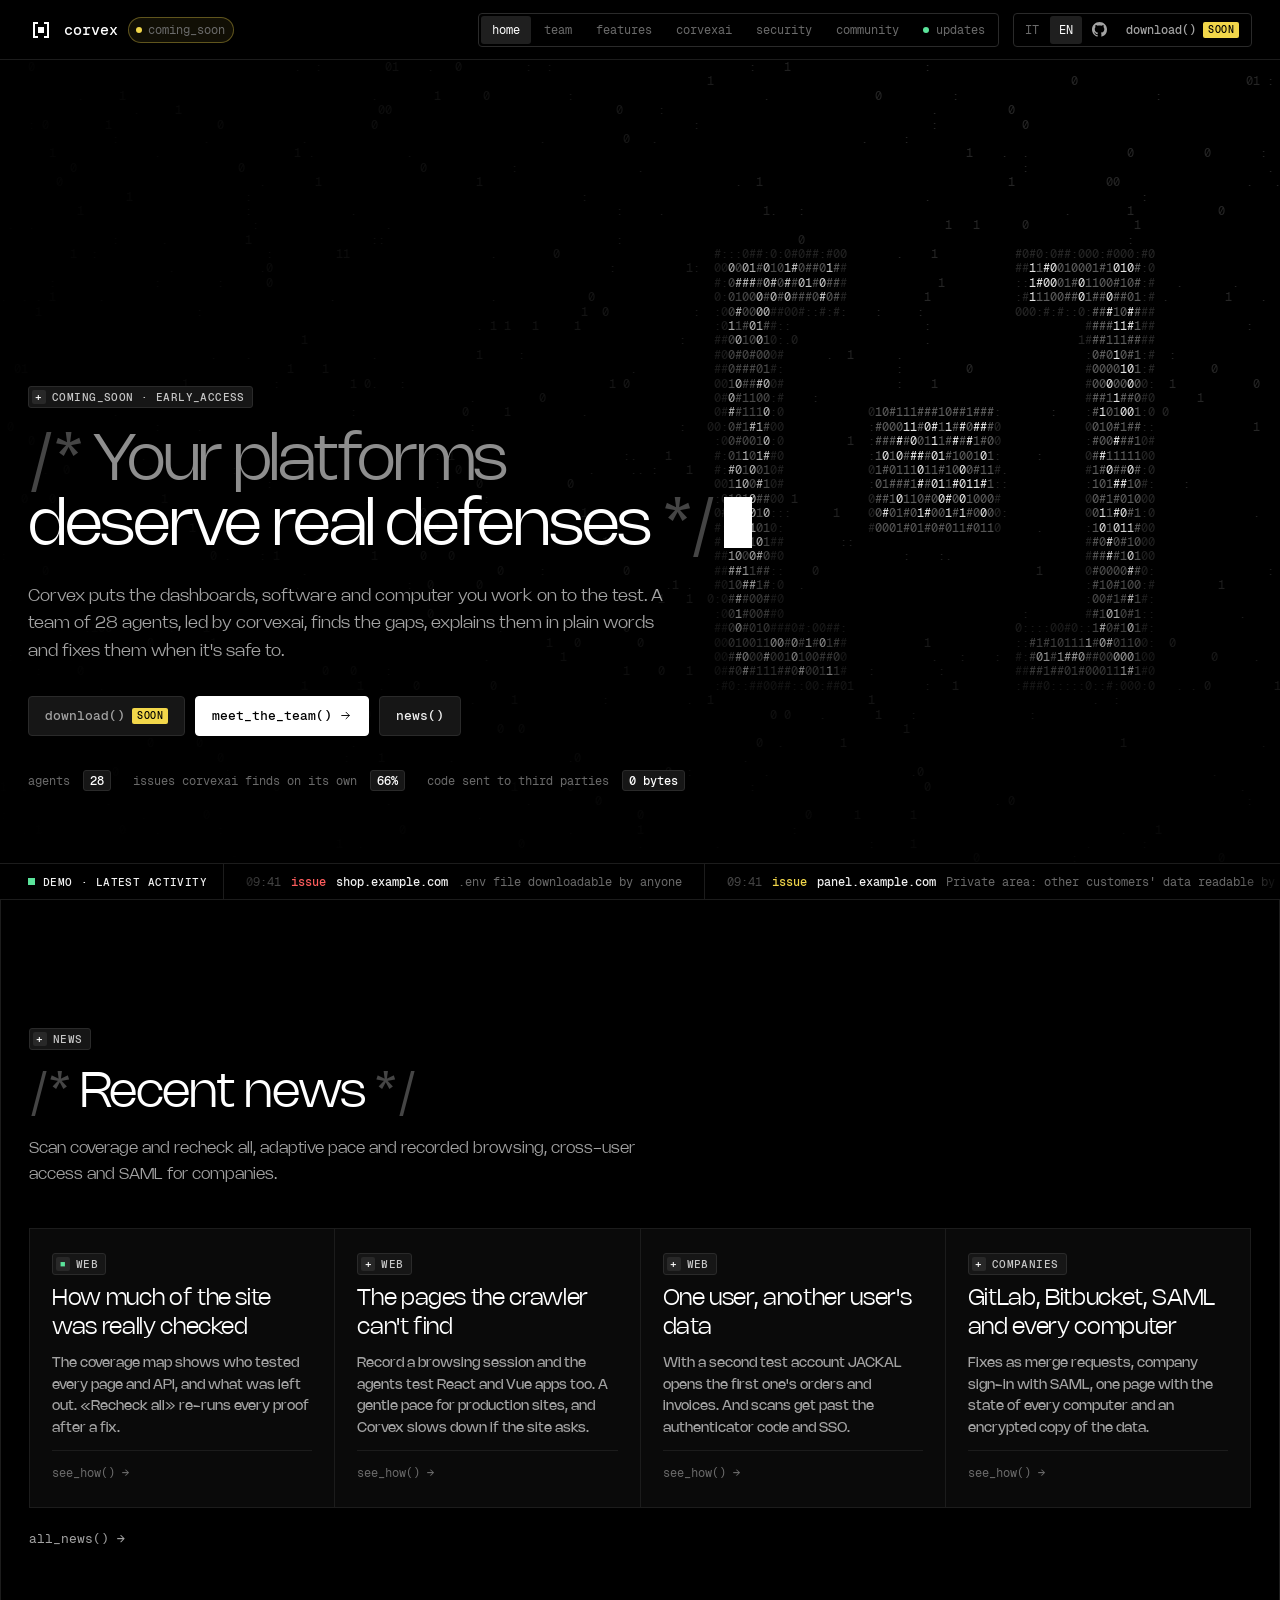
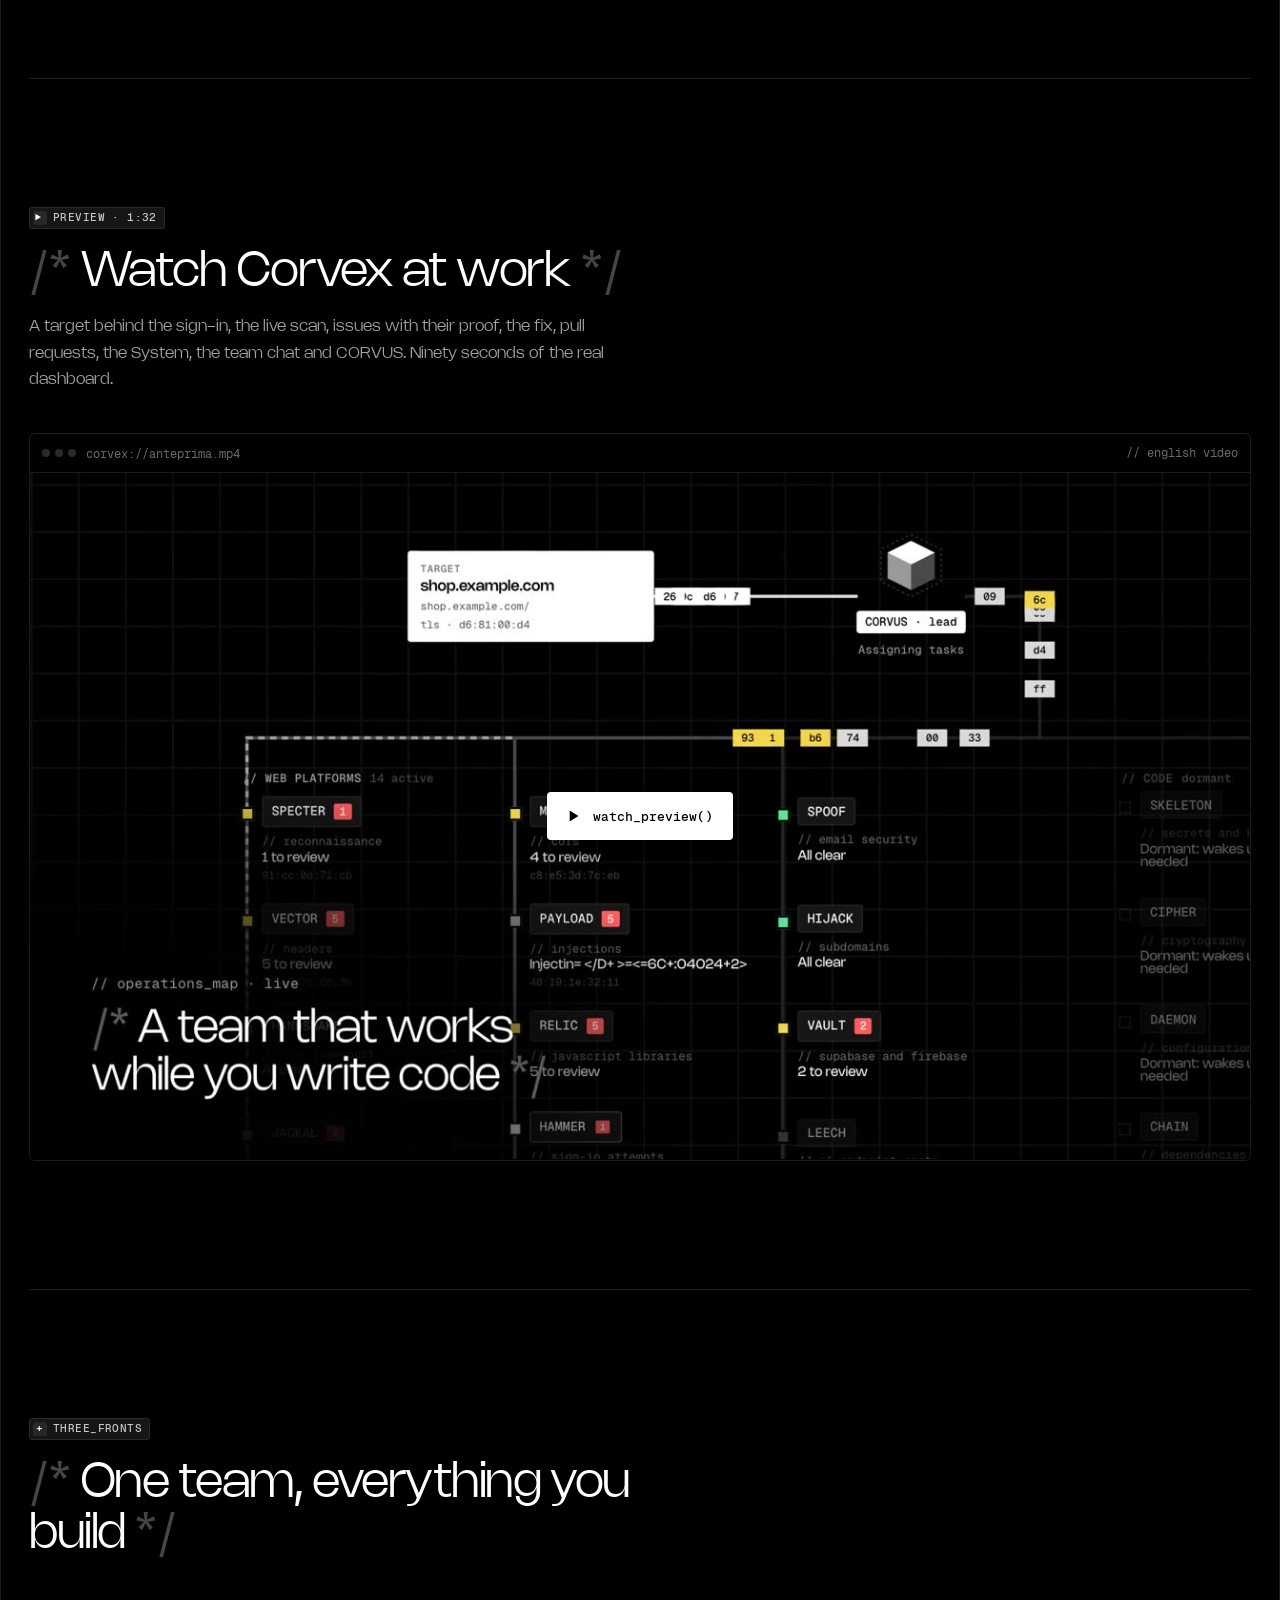
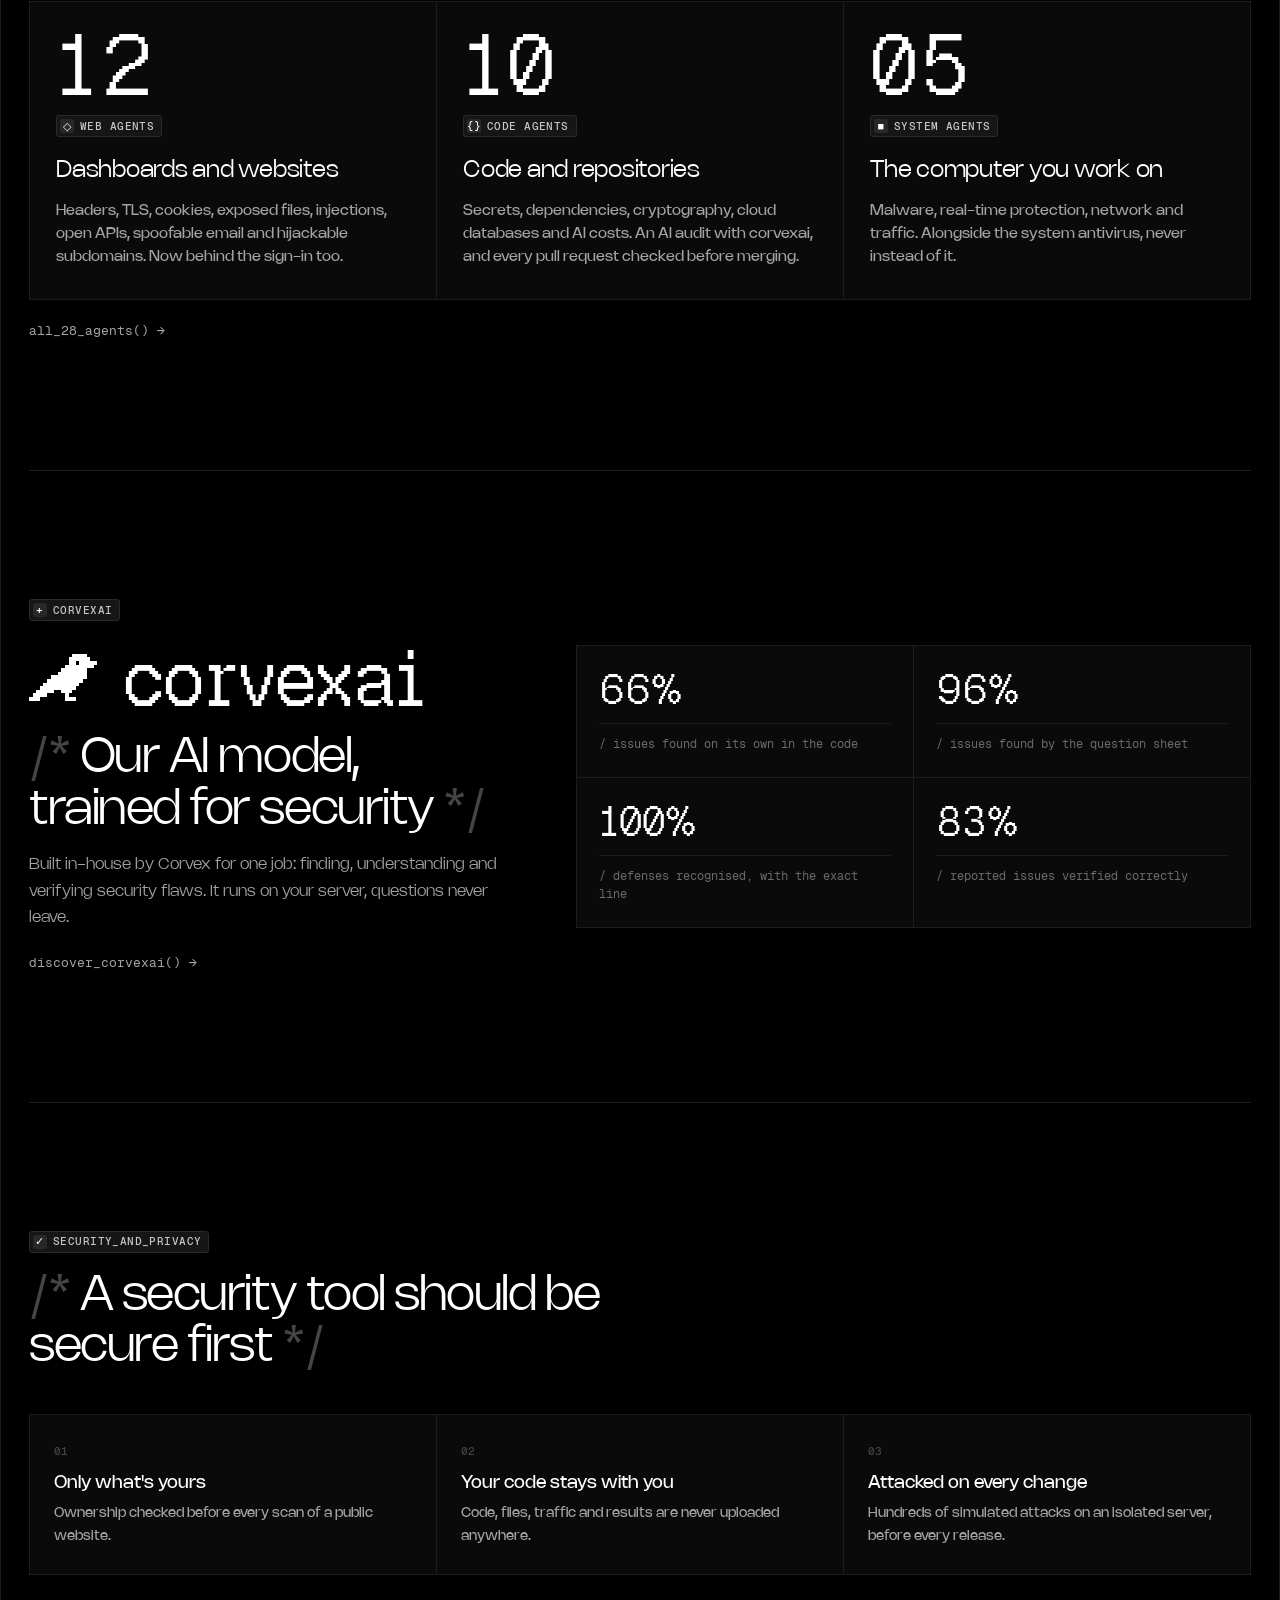
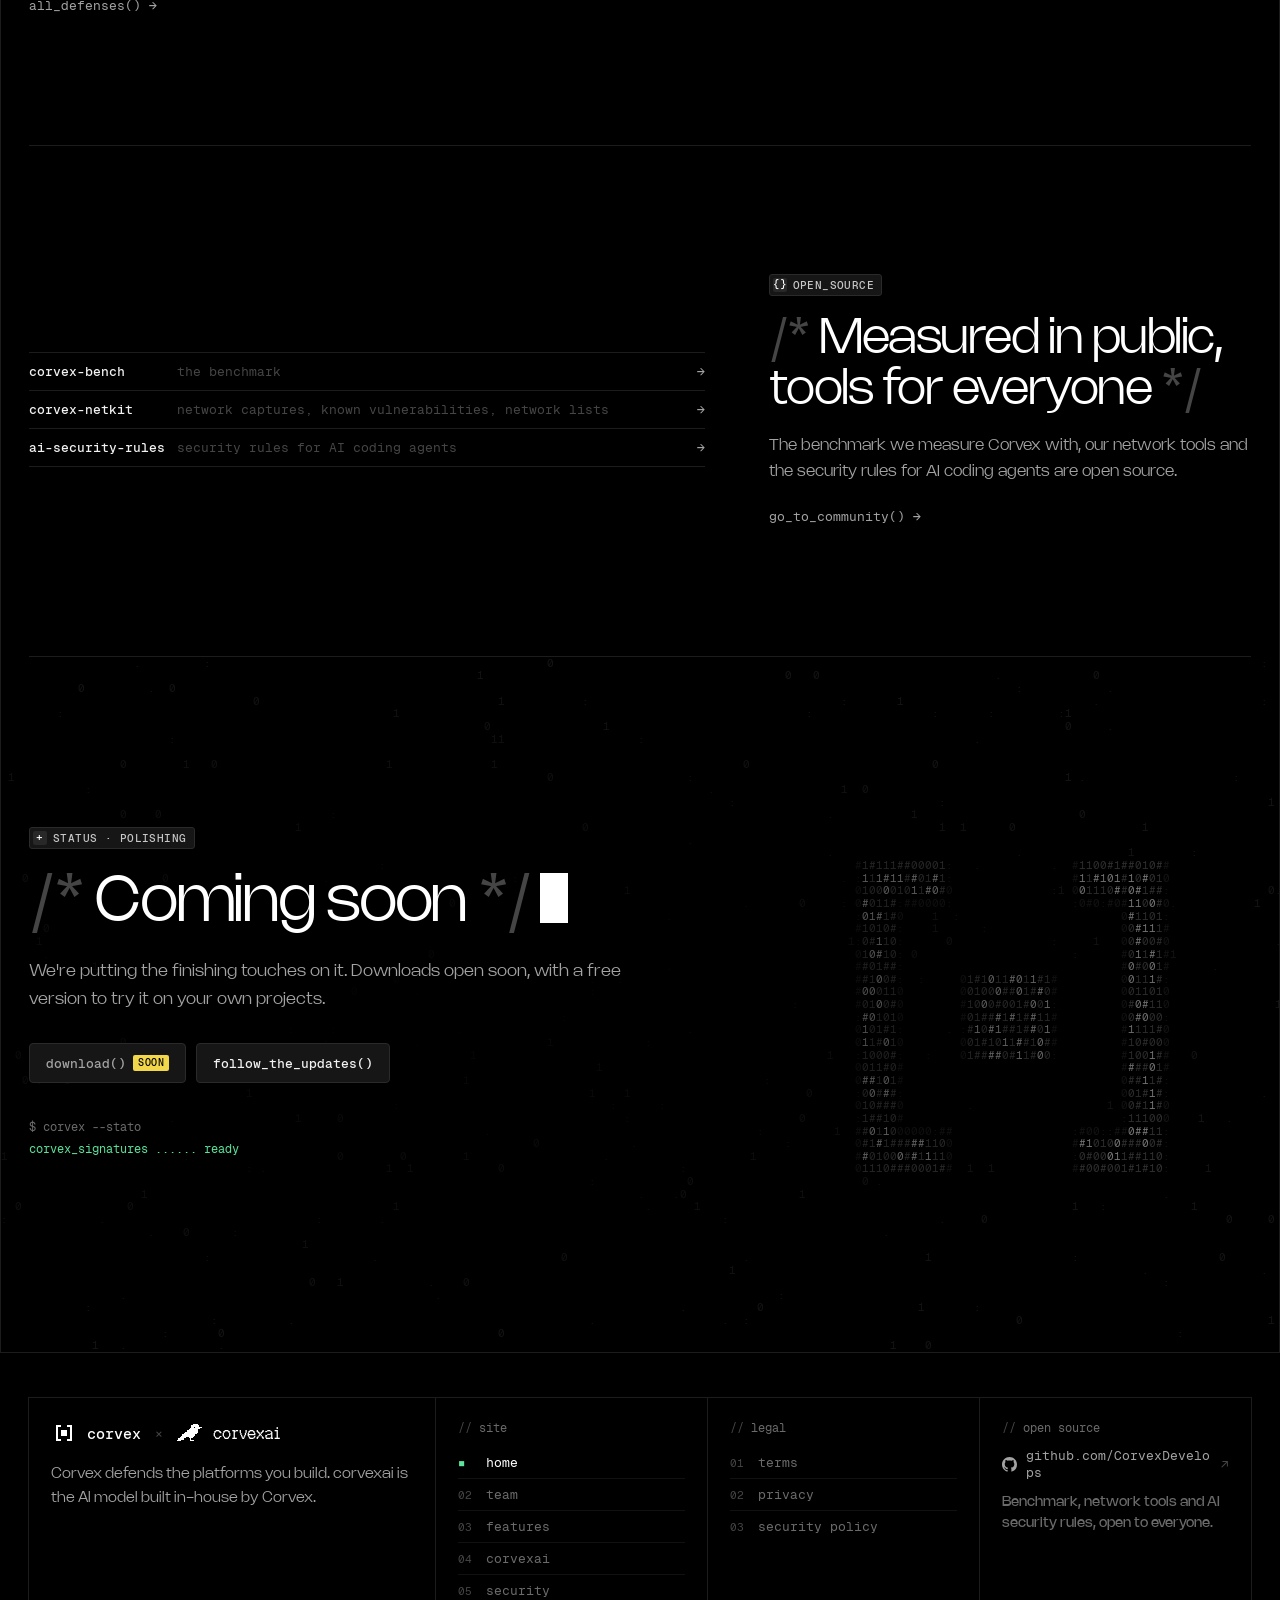
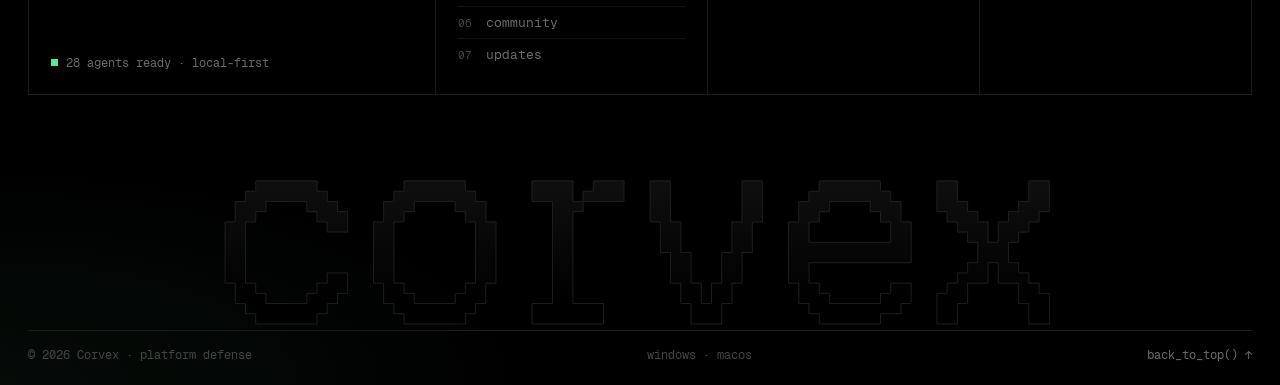
==== commit dfe1e766: "Notizie: copertura delle scansioni, ricontrolla tutte, ritmo adattivo e navigazione registrata" ====
--- a/index.html
+++ b/index.html
@@ -19,7 +19,7 @@
   <link rel="apple-touch-icon" href="assets/apple-touch-icon.png?v=3">
   <link rel="preload" href="assets/fonts/Nohemi-Light.woff2" as="font" type="font/woff2" crossorigin>
   <link rel="preload" href="assets/fonts/GeistMono-Regular.woff2" as="font" type="font/woff2" crossorigin>
-  <link rel="stylesheet" href="assets/corvex.css?v=7aa3a0b499">
+  <link rel="stylesheet" href="assets/corvex.css?v=7d3a640dd1">
   <link rel="stylesheet" href="sito.css?v=c0fad336cf">
   <script defer src="assets/viste.js?v=2abf94fef3"></script>
   <script defer src="sito.js?v=bd48e72104"></script>
@@ -78,12 +78,12 @@
 <section class="s-sec" id="novita">
   <div class="s-head s-rv"><span class="label"><i>+</i><span data-en="news" data-it="notizie">news</span></span>
     <h2 class="cm"><span class="g">/*</span>&nbsp;<span data-en="Recent news" data-it="Notizie recenti">Recent news</span>&nbsp;<span class="g">*/</span></h2>
-    <p class="s-lead" data-en="Cross-user access and second factor in web scans, GitLab, Bitbucket and SAML for companies, corvexai 3.0 that finds issues on its own." data-it="Accessi tra utenti e secondo fattore nelle scansioni web, GitLab, Bitbucket e SAML per le aziende, corvexai 3.0 che trova le falle da solo.">Cross-user access and second factor in web scans, GitLab, Bitbucket and SAML for companies, corvexai 3.0 that finds issues on its own.</p></div>
+    <p class="s-lead" data-en="Scan coverage and recheck all, adaptive pace and recorded browsing, cross-user access and SAML for companies." data-it="Copertura delle scansioni e ricontrollo in un clic, ritmo adattivo e navigazione registrata, accessi tra utenti e SAML per le aziende.">Scan coverage and recheck all, adaptive pace and recorded browsing, cross-user access and SAML for companies.</p></div>
   <div class="s-new">
+    <a class="s-rv" href="features.html#accesso"><span class="k" data-en="web" data-it="web">web</span><h3 data-en="How much of the site was really checked" data-it="Quanto del sito è stato davvero controllato">How much of the site was really checked</h3><p data-en="The coverage map shows who tested every page and API, and what was left out. «Recheck all» re-runs every proof after a fix." data-it="La mappa della copertura dice chi ha provato ogni pagina e API, e cosa è rimasto fuori. «Ricontrolla tutte» rifà ogni prova dopo una correzione.">The coverage map shows who tested every page and API, and what was left out. «Recheck all» re-runs every proof after a fix.</p><span class="go" data-en="see_how() →" data-it="guarda_come() →">see_how() →</span></a>
+    <a class="s-rv" href="features.html#accesso"><span class="k" data-en="web" data-it="web">web</span><h3 data-en="The pages the crawler can't find" data-it="Le pagine che il crawler non trova">The pages the crawler can't find</h3><p data-en="Record a browsing session and the agents test React and Vue apps too. A gentle pace for production sites, and Corvex slows down if the site asks." data-it="Registra una navigazione e gli agenti provano anche le app React e Vue. Un ritmo delicato per i siti in produzione, e Corvex rallenta se il sito lo chiede.">Record a browsing session and the agents test React and Vue apps too. A gentle pace for production sites, and Corvex slows down if the site asks.</p><span class="go" data-en="see_how() →" data-it="guarda_come() →">see_how() →</span></a>
     <a class="s-rv" href="features.html#accesso"><span class="k" data-en="web" data-it="web">web</span><h3 data-en="One user, another user's data" data-it="Un utente, i dati di un altro">One user, another user's data</h3><p data-en="With a second test account JACKAL opens the first one's orders and invoices. And scans get past the authenticator code and SSO." data-it="Con un secondo account di prova JACKAL apre ordini e fatture del primo. E le scansioni superano il codice dell&#x27;authenticator e l&#x27;SSO.">With a second test account JACKAL opens the first one's orders and invoices. And scans get past the authenticator code and SSO.</p><span class="go" data-en="see_how() →" data-it="guarda_come() →">see_how() →</span></a>
     <a class="s-rv" href="features.html#team"><span class="k" data-en="companies" data-it="aziende">companies</span><h3 data-en="GitLab, Bitbucket, SAML and every computer" data-it="GitLab, Bitbucket, SAML e tutti i computer">GitLab, Bitbucket, SAML and every computer</h3><p data-en="Fixes as merge requests, company sign-in with SAML, one page with the state of every computer and an encrypted copy of the data." data-it="Correzioni come merge request, accesso aziendale con SAML, una pagina con lo stato di ogni computer e una copia cifrata dei dati.">Fixes as merge requests, company sign-in with SAML, one page with the state of every computer and an encrypted copy of the data.</p><span class="go" data-en="see_how() →" data-it="guarda_come() →">see_how() →</span></a>
-    <a class="s-rv" href="corvexai.html"><span class="k">corvexai</span><h3 data-en="corvexai 3.0 finds issues on its own" data-it="corvexai 3.0 trova le falle da solo">corvexai 3.0 finds issues on its own</h3><p data-en="19 issues out of 29 in the test cases, the previous version none. Two parts trained by Corvex, one for ORACLE and one for the CORVUS chat." data-it="19 falle su 29 nei casi di prova, la versione precedente nessuna. Due parti addestrate da Corvex, una per ORACLE e una per la chat di CORVUS.">19 issues out of 29 in the test cases, the previous version none. Two parts trained by Corvex, one for ORACLE and one for the CORVUS chat.</p><span class="go" data-en="discover_it() →" data-it="scoprilo() →">discover_it() →</span></a>
-    <a class="s-rv" href="team.html"><span class="k" data-en="agents" data-it="agenti">agents</span><h3 data-en="Every agent sharper" data-it="Tutti gli agenti più precisi">Every agent sharper</h3><p data-en="Over 50 new checks across web, code and System, false alarms fixed. 215 issues found on the test bench, zero false alarms." data-it="Oltre 50 controlli nuovi tra web, codice e Sistema, falsi allarmi corretti. 215 falle trovate sul banco di prova, zero falsi allarmi.">Over 50 new checks across web, code and System, false alarms fixed. 215 issues found on the test bench, zero false alarms.</p><span class="go" data-en="meet_them() →" data-it="conoscili() →">meet_them() →</span></a>
   </div>
   <a class="s-more-l s-rv" href="updates.html" data-en="all_news() →" data-it="tutte_le_notizie() →">all_news() →</a>
 </section>
--- a/assets/corvex.css
+++ b/assets/corvex.css
@@ -690,7 +690,7 @@
   .li { padding: 12px 16px; } .li-f { grid-template-columns: 76px minmax(0, 1fr); } .li-f .m { display: none; }
   .li-t { grid-template-columns: minmax(0, 1fr) auto; } .li-t .hide-m { display: none; }
   .panel { padding: 18px 16px; } .flush .p-head { padding: 16px 16px 0; }
-  .tabs.views { display: none; }
+  .toolbar:has(.tabs.views) { flex-wrap: wrap; } .tabs.views { max-width: 100%; overflow-x: auto; flex-wrap: nowrap; scrollbar-width: none; } .tabs.views .tab { flex: none; }
   .map-box { padding: 10px; }
   .term-b { height: calc(100vh - 300px); } .ln { grid-template-columns: 58px minmax(0, 1fr); } .ln .ag { display: none; }
   .cards { grid-template-columns: 1fr; } .card { min-height: 0; padding: 20px 16px; }
@@ -1639,3 +1639,35 @@
 /* Piani senza prezzi né specifiche (non ancora decisi): nome, a chi è rivolto, pulsante. */
 .pl-n { margin: 2px 0 0; font: 300 30px/1.1 var(--sans); color: var(--white); }
 .pl-soon { font: 11.5px var(--mono); color: var(--t4); }
+
+/* ------------------------------------------------------------------ ritmo, ricontrollo e copertura */
+.pace-seg { flex-wrap: wrap; max-width: 100%; }
+.pace-seg button .dim { font-size: 10.5px; }
+.tmk.ok { color: var(--ok); border-color: #1f4a33; }
+.recheck-box { display: flex; flex-wrap: wrap; align-items: center; gap: 8px 18px; padding: 12px 16px; margin-bottom: 12px;
+  border: 1px solid var(--line); background: var(--obsidian); font: 12.5px var(--mono); color: var(--t2); }
+.recheck-box b { font-weight: 600; }
+.recheck-box .btn { margin-left: auto; }
+.cov-head { display: grid; gap: 14px; padding: 20px 22px; margin-bottom: 12px; border: 1px solid var(--line); background: var(--obsidian); }
+.cov-big { display: flex; align-items: baseline; gap: 12px; flex-wrap: wrap; }
+.cov-big b { font-size: 40px; line-height: 1; color: var(--white); }
+.cov-big span { color: var(--t2); }
+.cov-bar { display: flex; height: 8px; gap: 2px; border-radius: 2px; overflow: hidden; background: var(--coal); }
+.cov-bar i { display: block; min-width: 3px; }
+.cov-bar i.ok, .dot.ok { background: var(--ok); } .cov-bar i.med, .dot.med { background: var(--med); }
+.cov-bar i.crit, .dot.crit { background: var(--crit); } .cov-bar i.dim, .dot.dim { background: var(--t4); }
+.cov-sts { display: grid; grid-template-columns: repeat(5, minmax(0, 1fr)); gap: 8px; }
+.cov-st { display: grid; gap: 6px; text-align: left; padding: 10px 12px; border: 1px solid var(--line-2); border-radius: var(--r); background: var(--black); color: var(--t2); cursor: pointer; font: 11.5px var(--mono); }
+.cov-st b { font-size: 22px; color: var(--white); font-weight: 400; }
+.cov-st span { display: inline-flex; align-items: center; gap: 6px; }
+.cov-st.on { border-color: var(--t2); background: #141414; }
+.dot { display: inline-block; width: 7px; height: 7px; border-radius: 50%; flex: none; }
+.cov-row { grid-template-columns: 150px minmax(0, 1fr) 90px 44px; cursor: default; }
+.cov-k { font: 11px var(--mono); }
+.cov-k.ok { color: var(--ok); } .cov-k.med { color: var(--med); } .cov-k.crit { color: var(--crit); } .cov-k.dim { color: var(--t3); }
+@media (max-width: 720px) {
+  .cov-sts { grid-template-columns: repeat(2, minmax(0, 1fr)); }
+  .cov-head { padding: 16px; }
+  .cov-row { grid-template-columns: minmax(0, 1fr); gap: 4px; }
+  .recheck-box .btn { margin-left: 0; }
+}
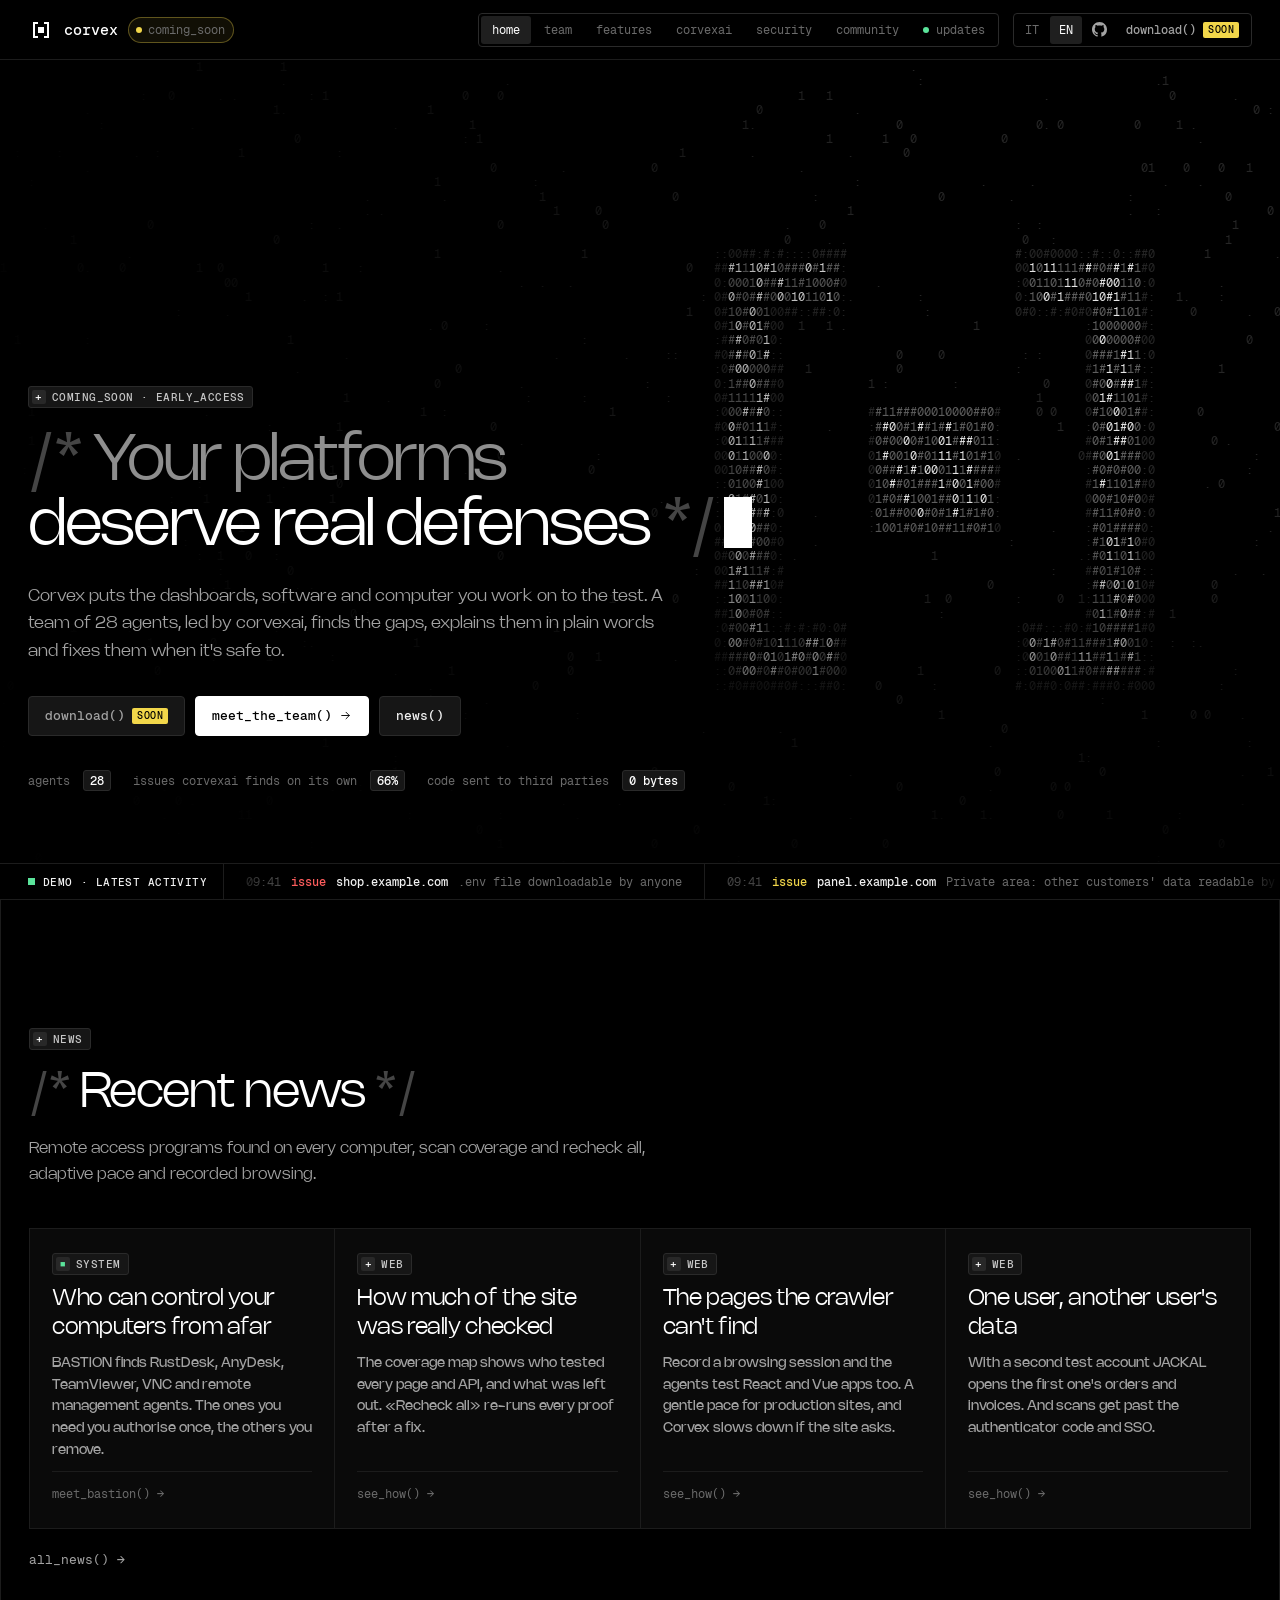
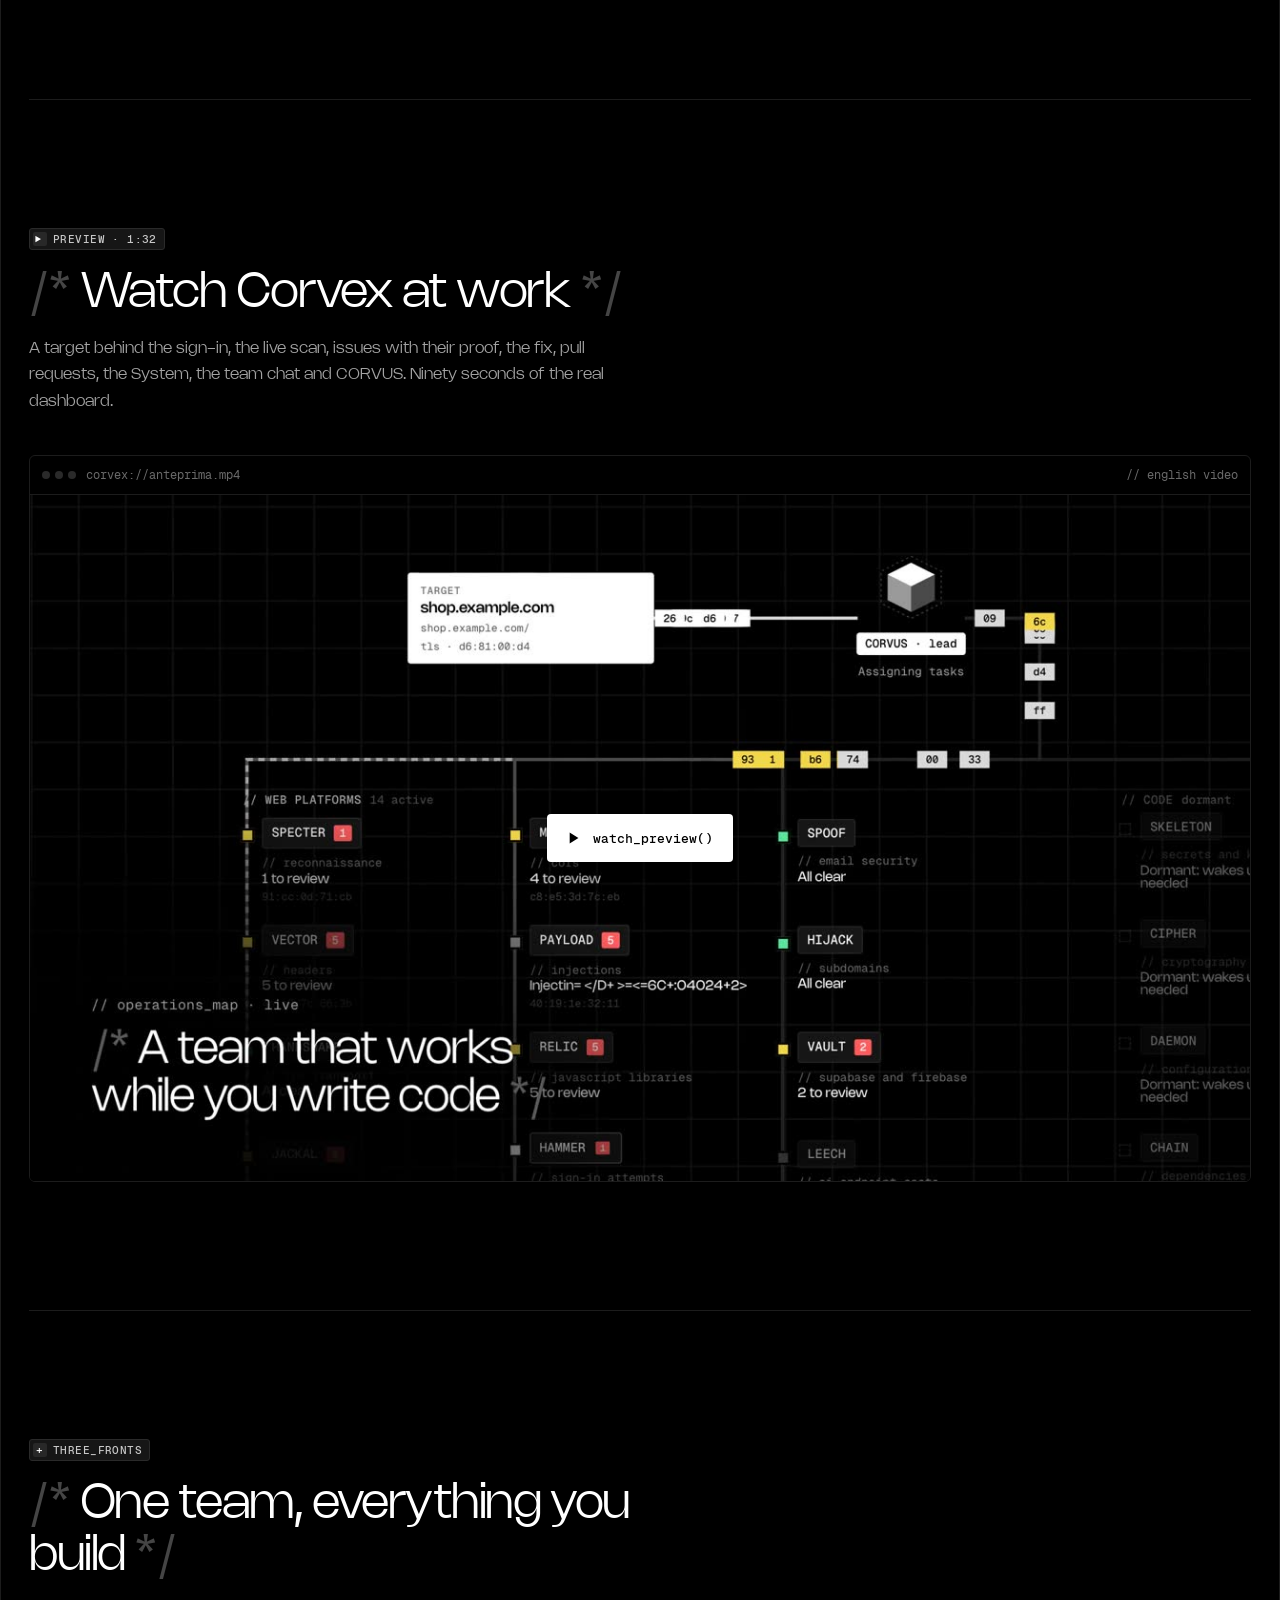
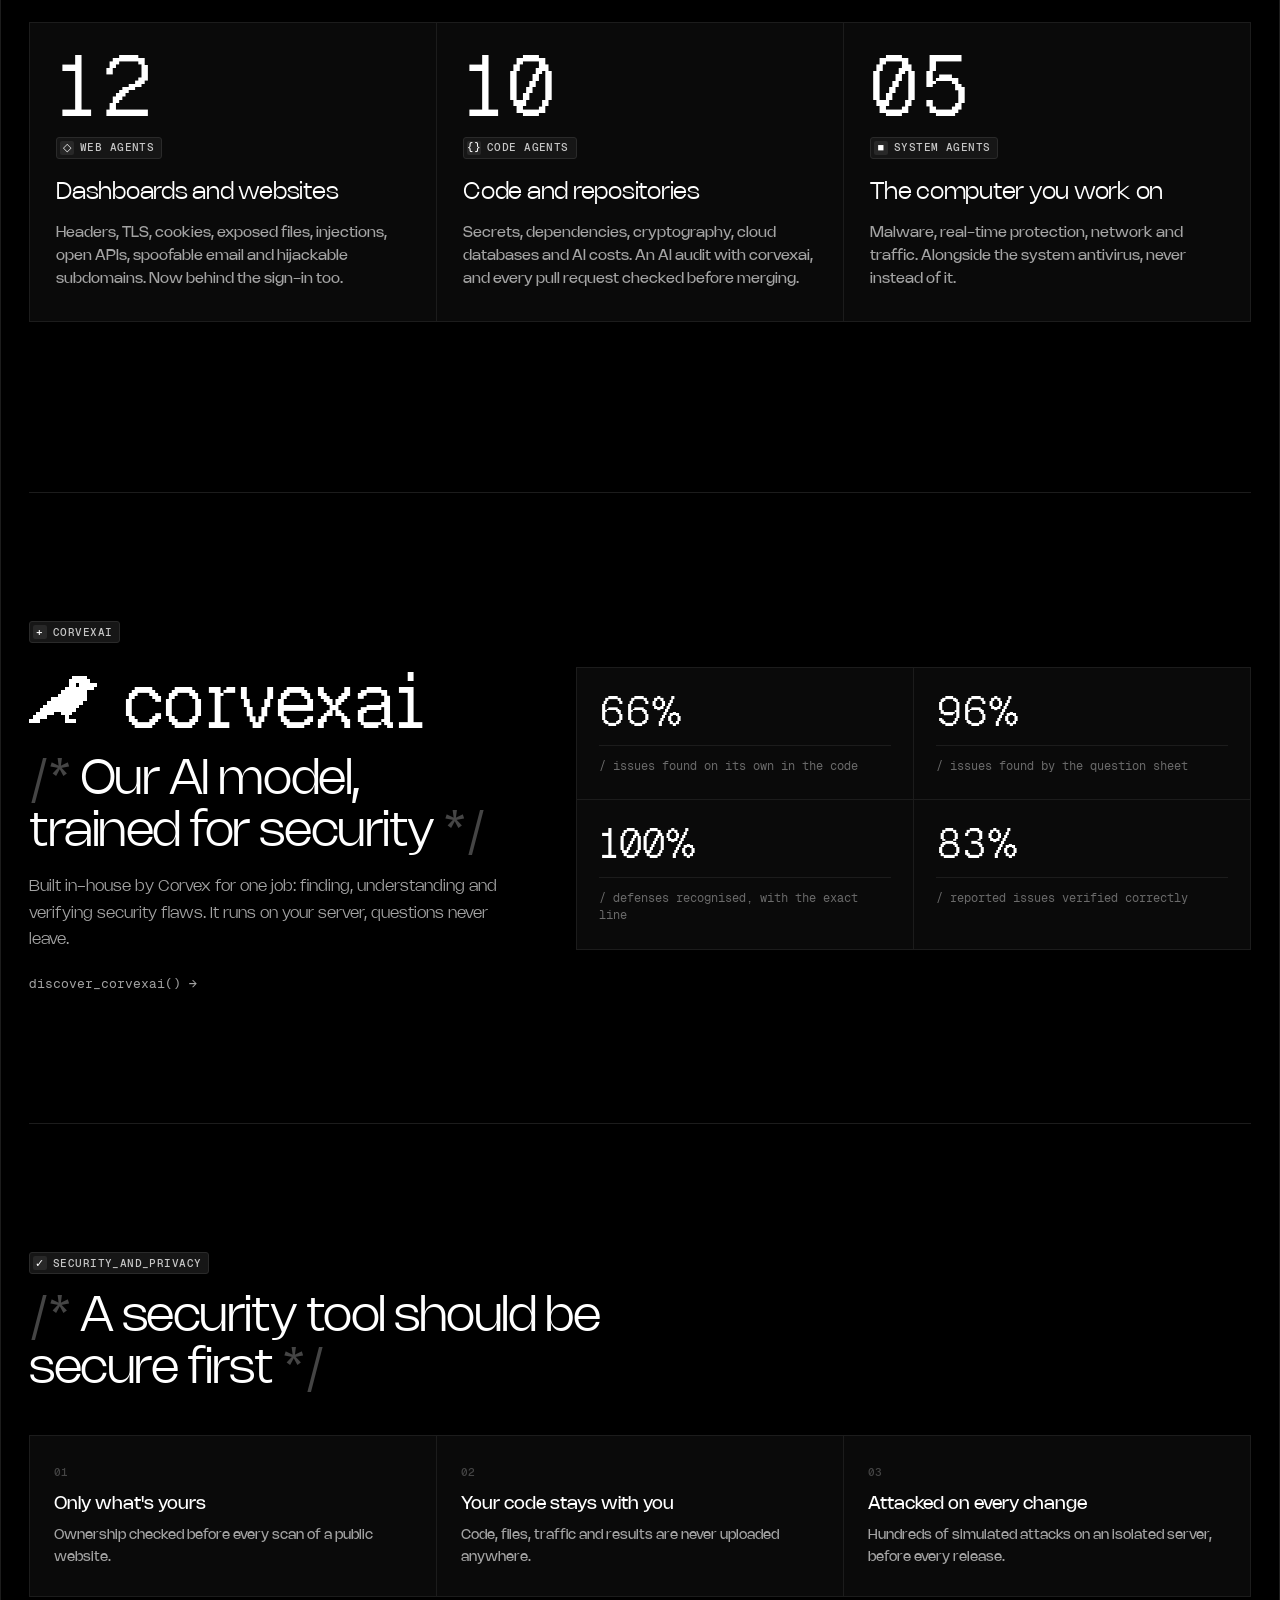
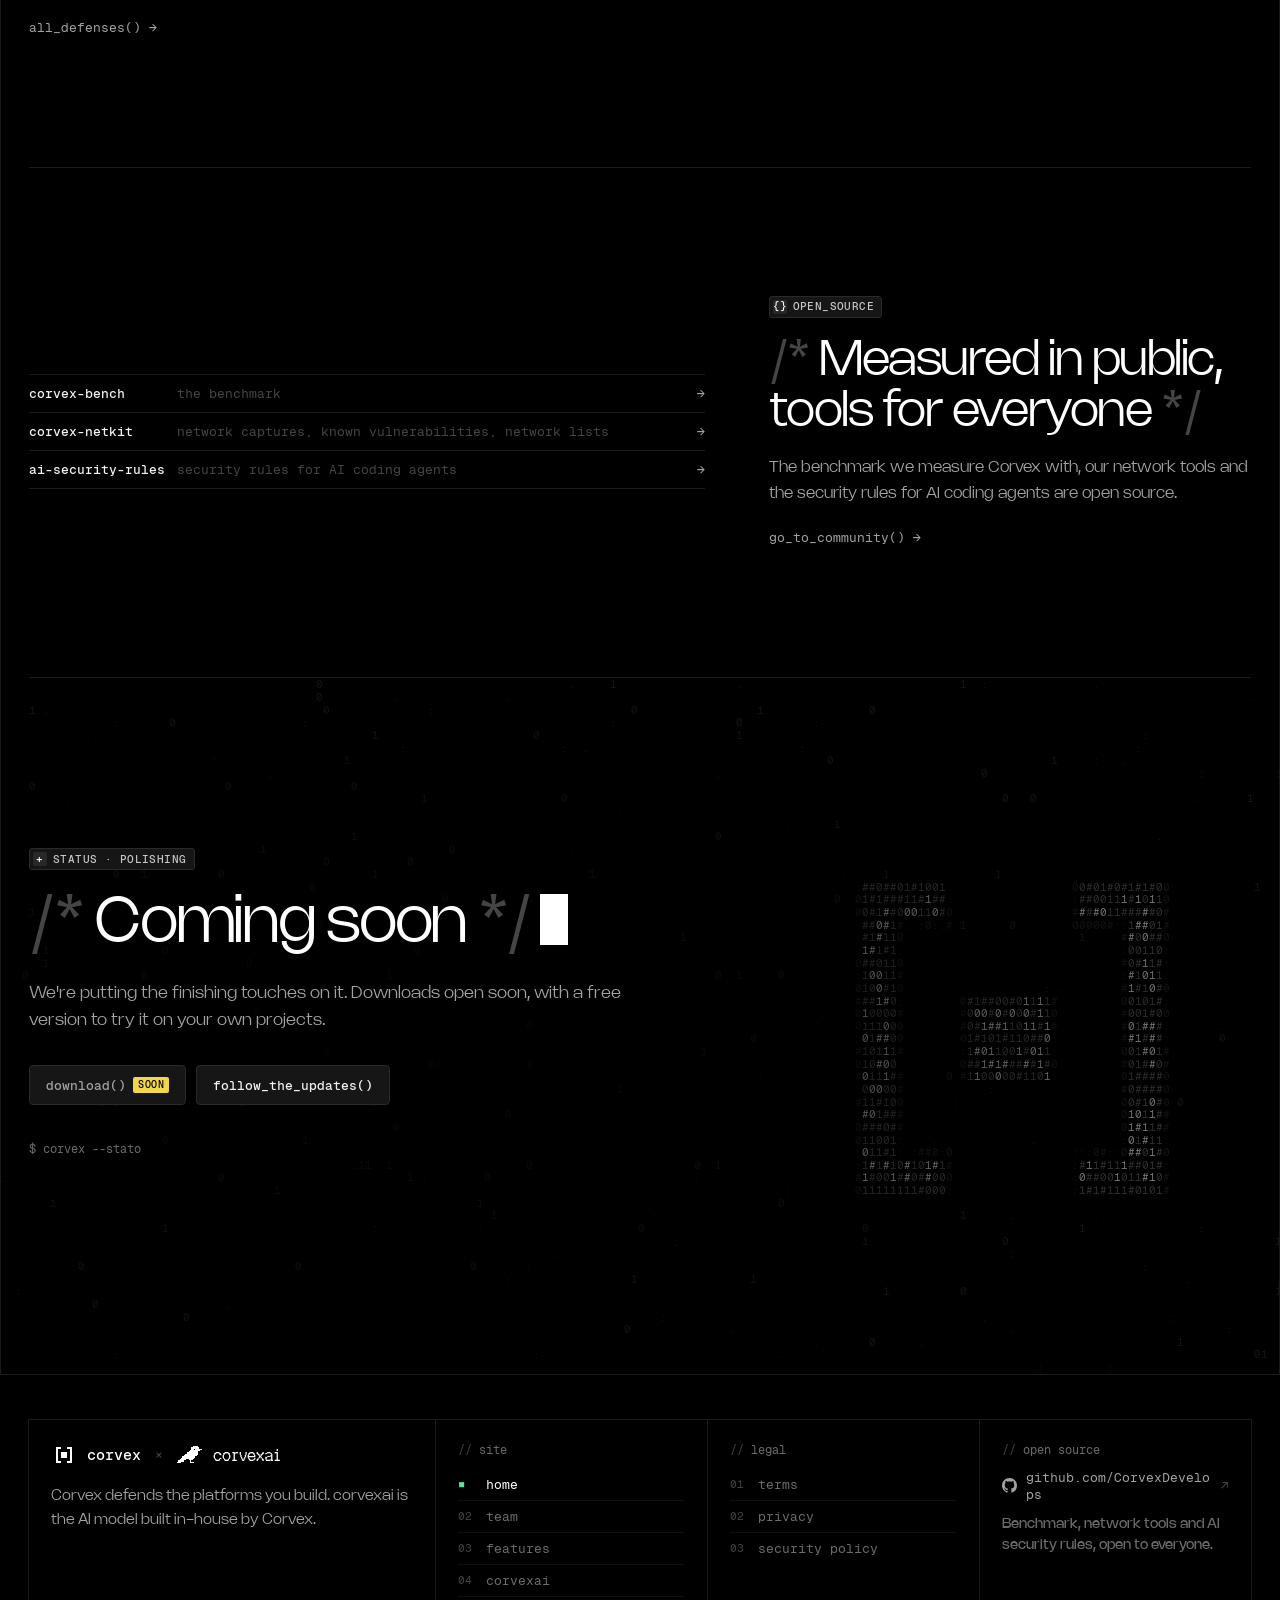
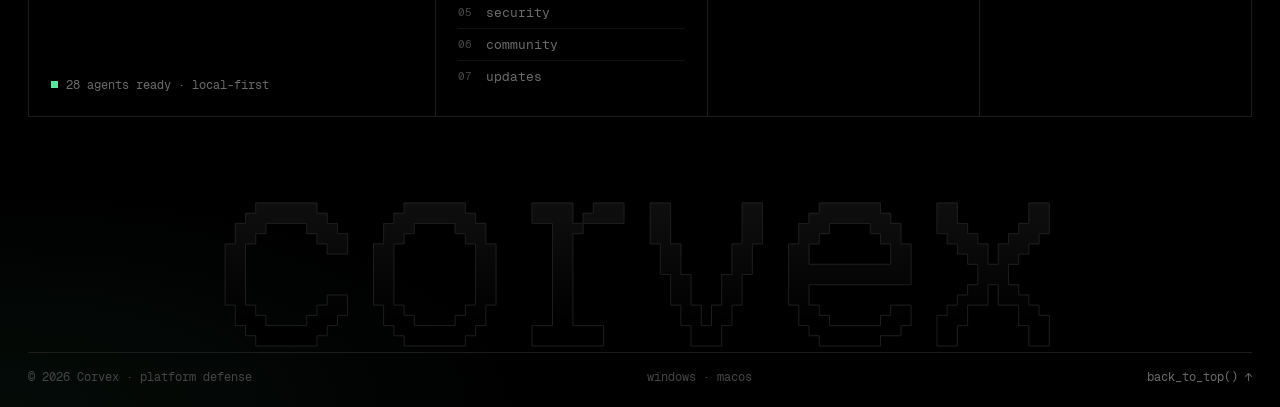
==== commit cdac31ca: "Notizie: il Sistema trova i programmi di accesso remoto" ====
--- a/index.html
+++ b/index.html
@@ -78,12 +78,12 @@
 <section class="s-sec" id="novita">
   <div class="s-head s-rv"><span class="label"><i>+</i><span data-en="news" data-it="notizie">news</span></span>
     <h2 class="cm"><span class="g">/*</span>&nbsp;<span data-en="Recent news" data-it="Notizie recenti">Recent news</span>&nbsp;<span class="g">*/</span></h2>
-    <p class="s-lead" data-en="Scan coverage and recheck all, adaptive pace and recorded browsing, cross-user access and SAML for companies." data-it="Copertura delle scansioni e ricontrollo in un clic, ritmo adattivo e navigazione registrata, accessi tra utenti e SAML per le aziende.">Scan coverage and recheck all, adaptive pace and recorded browsing, cross-user access and SAML for companies.</p></div>
+    <p class="s-lead" data-en="Remote access programs found on every computer, scan coverage and recheck all, adaptive pace and recorded browsing." data-it="Programmi di accesso remoto trovati su ogni computer, copertura delle scansioni e ricontrollo in un clic, ritmo adattivo e navigazione registrata.">Remote access programs found on every computer, scan coverage and recheck all, adaptive pace and recorded browsing.</p></div>
   <div class="s-new">
+    <a class="s-rv" href="team.html"><span class="k" data-en="system" data-it="sistema">system</span><h3 data-en="Who can control your computers from afar" data-it="Chi può controllare i computer da lontano">Who can control your computers from afar</h3><p data-en="BASTION finds RustDesk, AnyDesk, TeamViewer, VNC and remote management agents. The ones you need you authorise once, the others you remove." data-it="BASTION trova RustDesk, AnyDesk, TeamViewer, VNC e gli agenti di gestione remota. Quelli che servono li autorizzi una volta, gli altri li togli.">BASTION finds RustDesk, AnyDesk, TeamViewer, VNC and remote management agents. The ones you need you authorise once, the others you remove.</p><span class="go" data-en="meet_bastion() →" data-it="conosci_bastion() →">meet_bastion() →</span></a>
     <a class="s-rv" href="features.html#accesso"><span class="k" data-en="web" data-it="web">web</span><h3 data-en="How much of the site was really checked" data-it="Quanto del sito è stato davvero controllato">How much of the site was really checked</h3><p data-en="The coverage map shows who tested every page and API, and what was left out. «Recheck all» re-runs every proof after a fix." data-it="La mappa della copertura dice chi ha provato ogni pagina e API, e cosa è rimasto fuori. «Ricontrolla tutte» rifà ogni prova dopo una correzione.">The coverage map shows who tested every page and API, and what was left out. «Recheck all» re-runs every proof after a fix.</p><span class="go" data-en="see_how() →" data-it="guarda_come() →">see_how() →</span></a>
     <a class="s-rv" href="features.html#accesso"><span class="k" data-en="web" data-it="web">web</span><h3 data-en="The pages the crawler can't find" data-it="Le pagine che il crawler non trova">The pages the crawler can't find</h3><p data-en="Record a browsing session and the agents test React and Vue apps too. A gentle pace for production sites, and Corvex slows down if the site asks." data-it="Registra una navigazione e gli agenti provano anche le app React e Vue. Un ritmo delicato per i siti in produzione, e Corvex rallenta se il sito lo chiede.">Record a browsing session and the agents test React and Vue apps too. A gentle pace for production sites, and Corvex slows down if the site asks.</p><span class="go" data-en="see_how() →" data-it="guarda_come() →">see_how() →</span></a>
     <a class="s-rv" href="features.html#accesso"><span class="k" data-en="web" data-it="web">web</span><h3 data-en="One user, another user's data" data-it="Un utente, i dati di un altro">One user, another user's data</h3><p data-en="With a second test account JACKAL opens the first one's orders and invoices. And scans get past the authenticator code and SSO." data-it="Con un secondo account di prova JACKAL apre ordini e fatture del primo. E le scansioni superano il codice dell&#x27;authenticator e l&#x27;SSO.">With a second test account JACKAL opens the first one's orders and invoices. And scans get past the authenticator code and SSO.</p><span class="go" data-en="see_how() →" data-it="guarda_come() →">see_how() →</span></a>
-    <a class="s-rv" href="features.html#team"><span class="k" data-en="companies" data-it="aziende">companies</span><h3 data-en="GitLab, Bitbucket, SAML and every computer" data-it="GitLab, Bitbucket, SAML e tutti i computer">GitLab, Bitbucket, SAML and every computer</h3><p data-en="Fixes as merge requests, company sign-in with SAML, one page with the state of every computer and an encrypted copy of the data." data-it="Correzioni come merge request, accesso aziendale con SAML, una pagina con lo stato di ogni computer e una copia cifrata dei dati.">Fixes as merge requests, company sign-in with SAML, one page with the state of every computer and an encrypted copy of the data.</p><span class="go" data-en="see_how() →" data-it="guarda_come() →">see_how() →</span></a>
   </div>
   <a class="s-more-l s-rv" href="updates.html" data-en="all_news() →" data-it="tutte_le_notizie() →">all_news() →</a>
 </section>
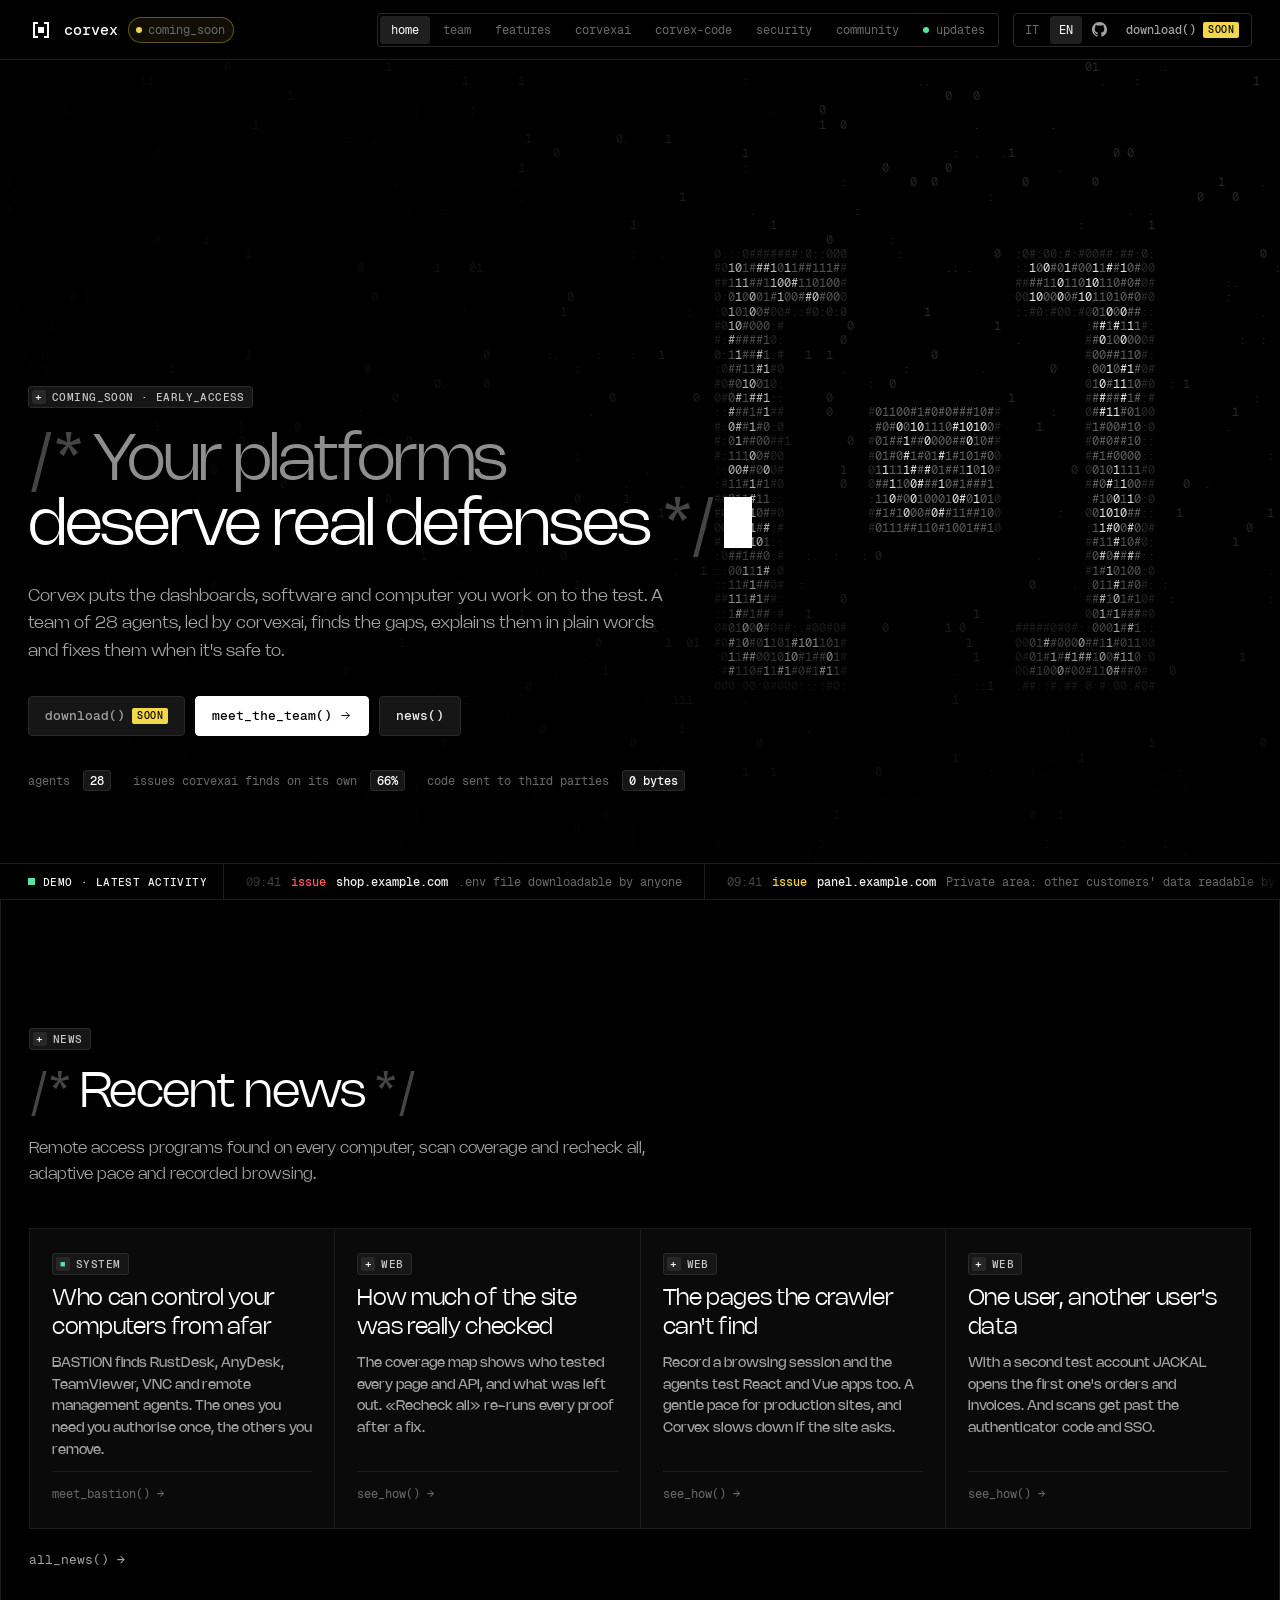
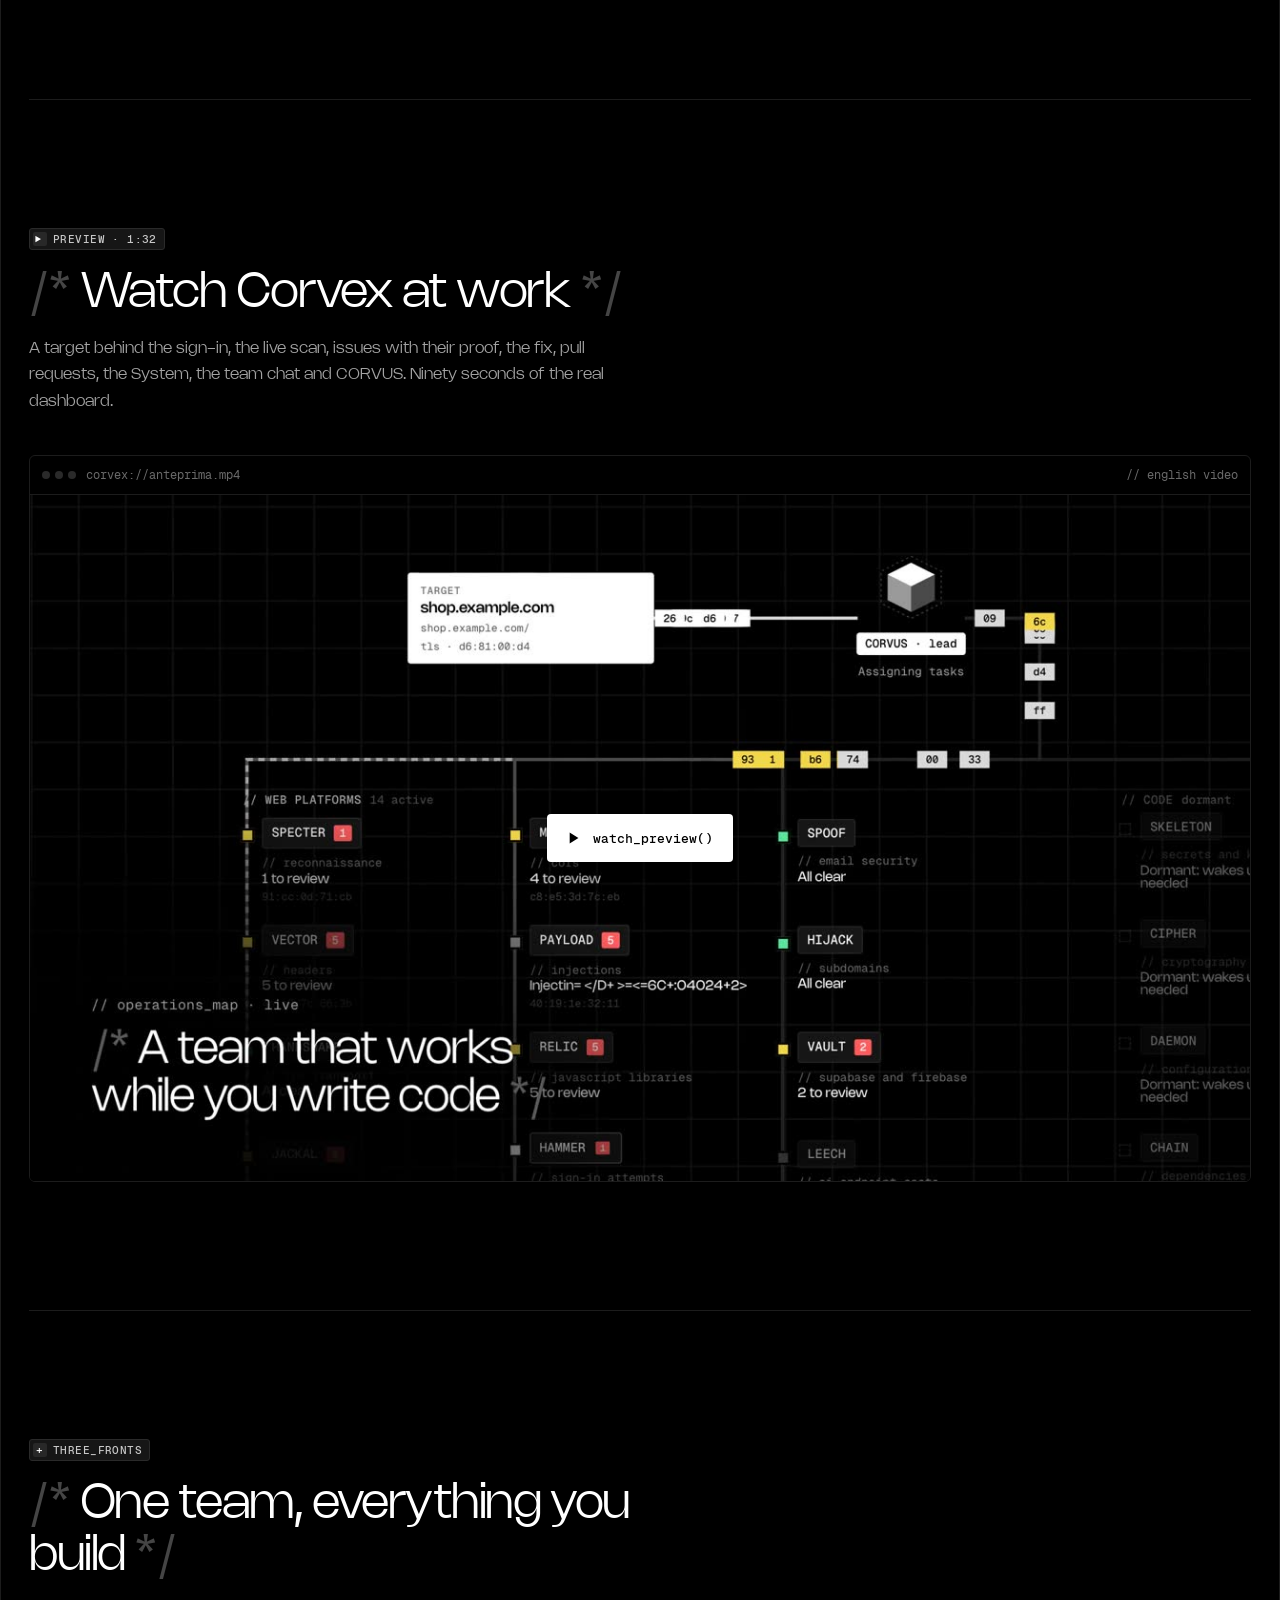
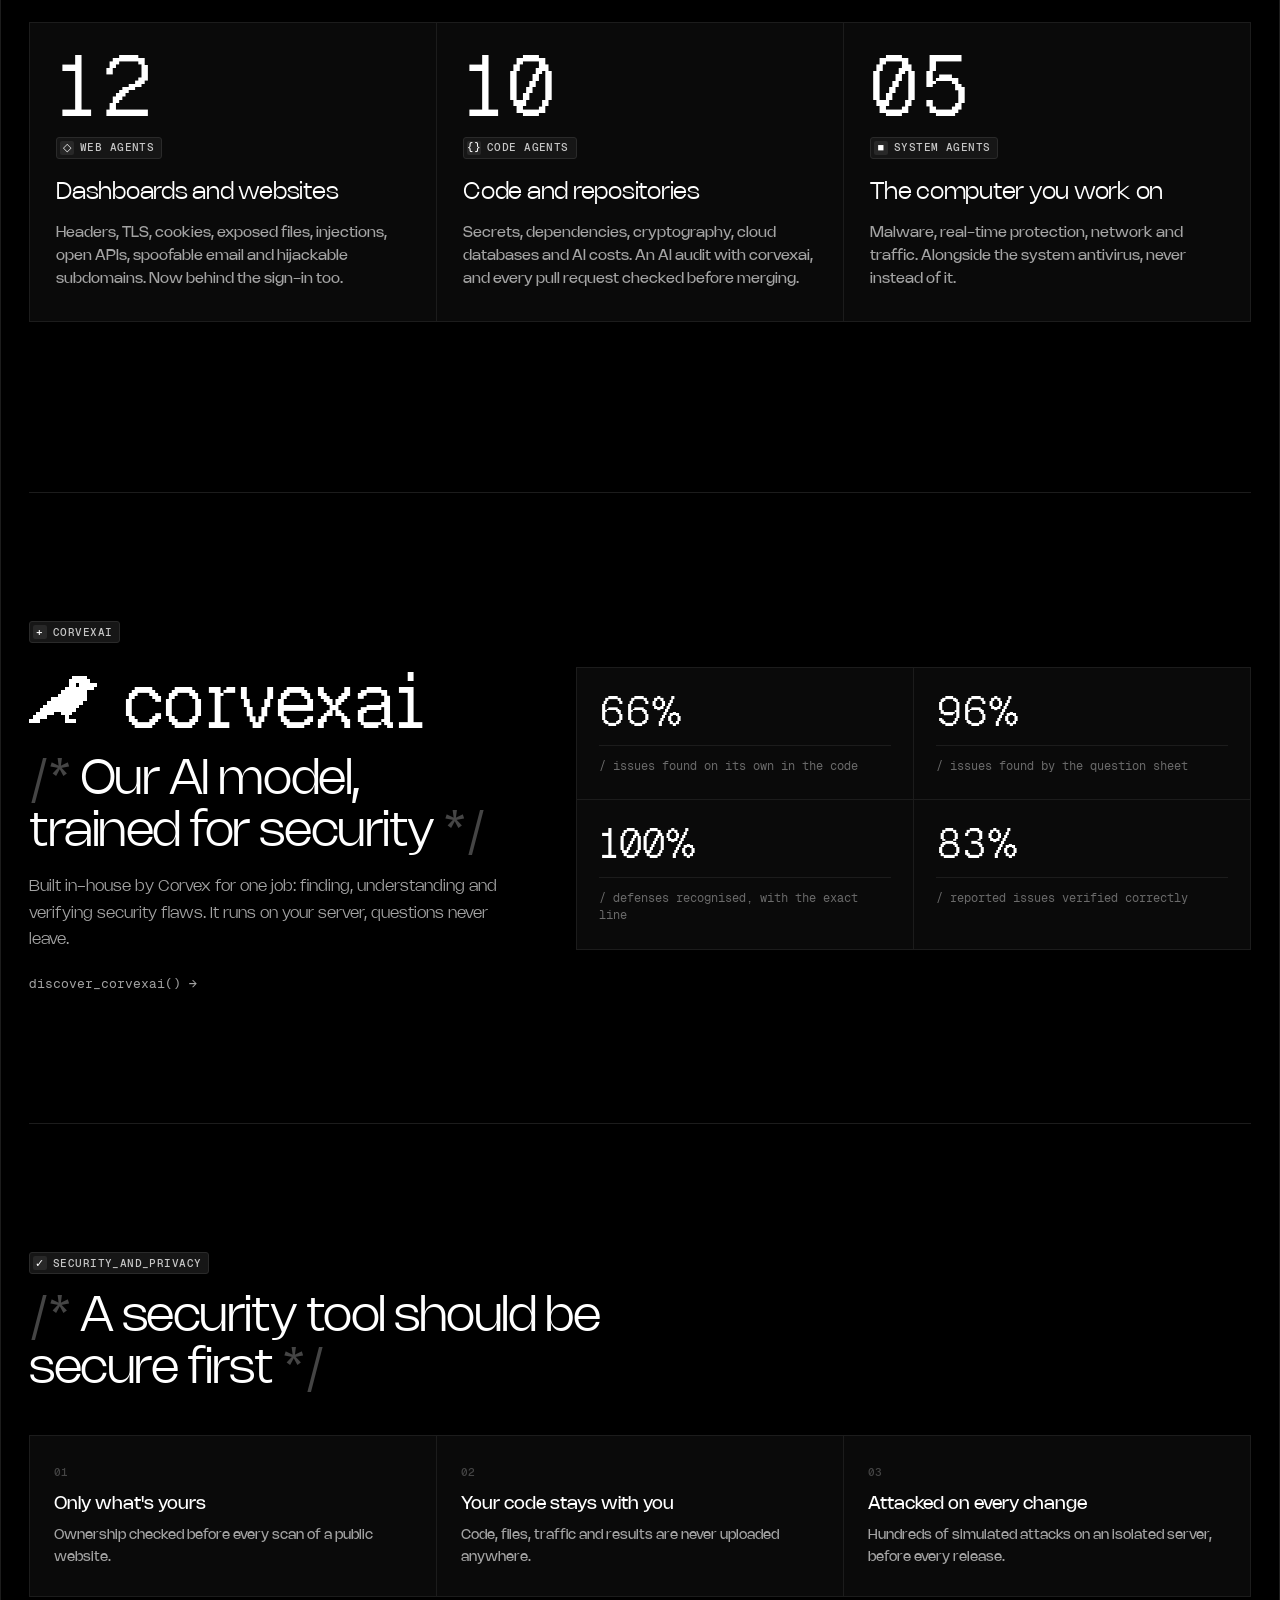
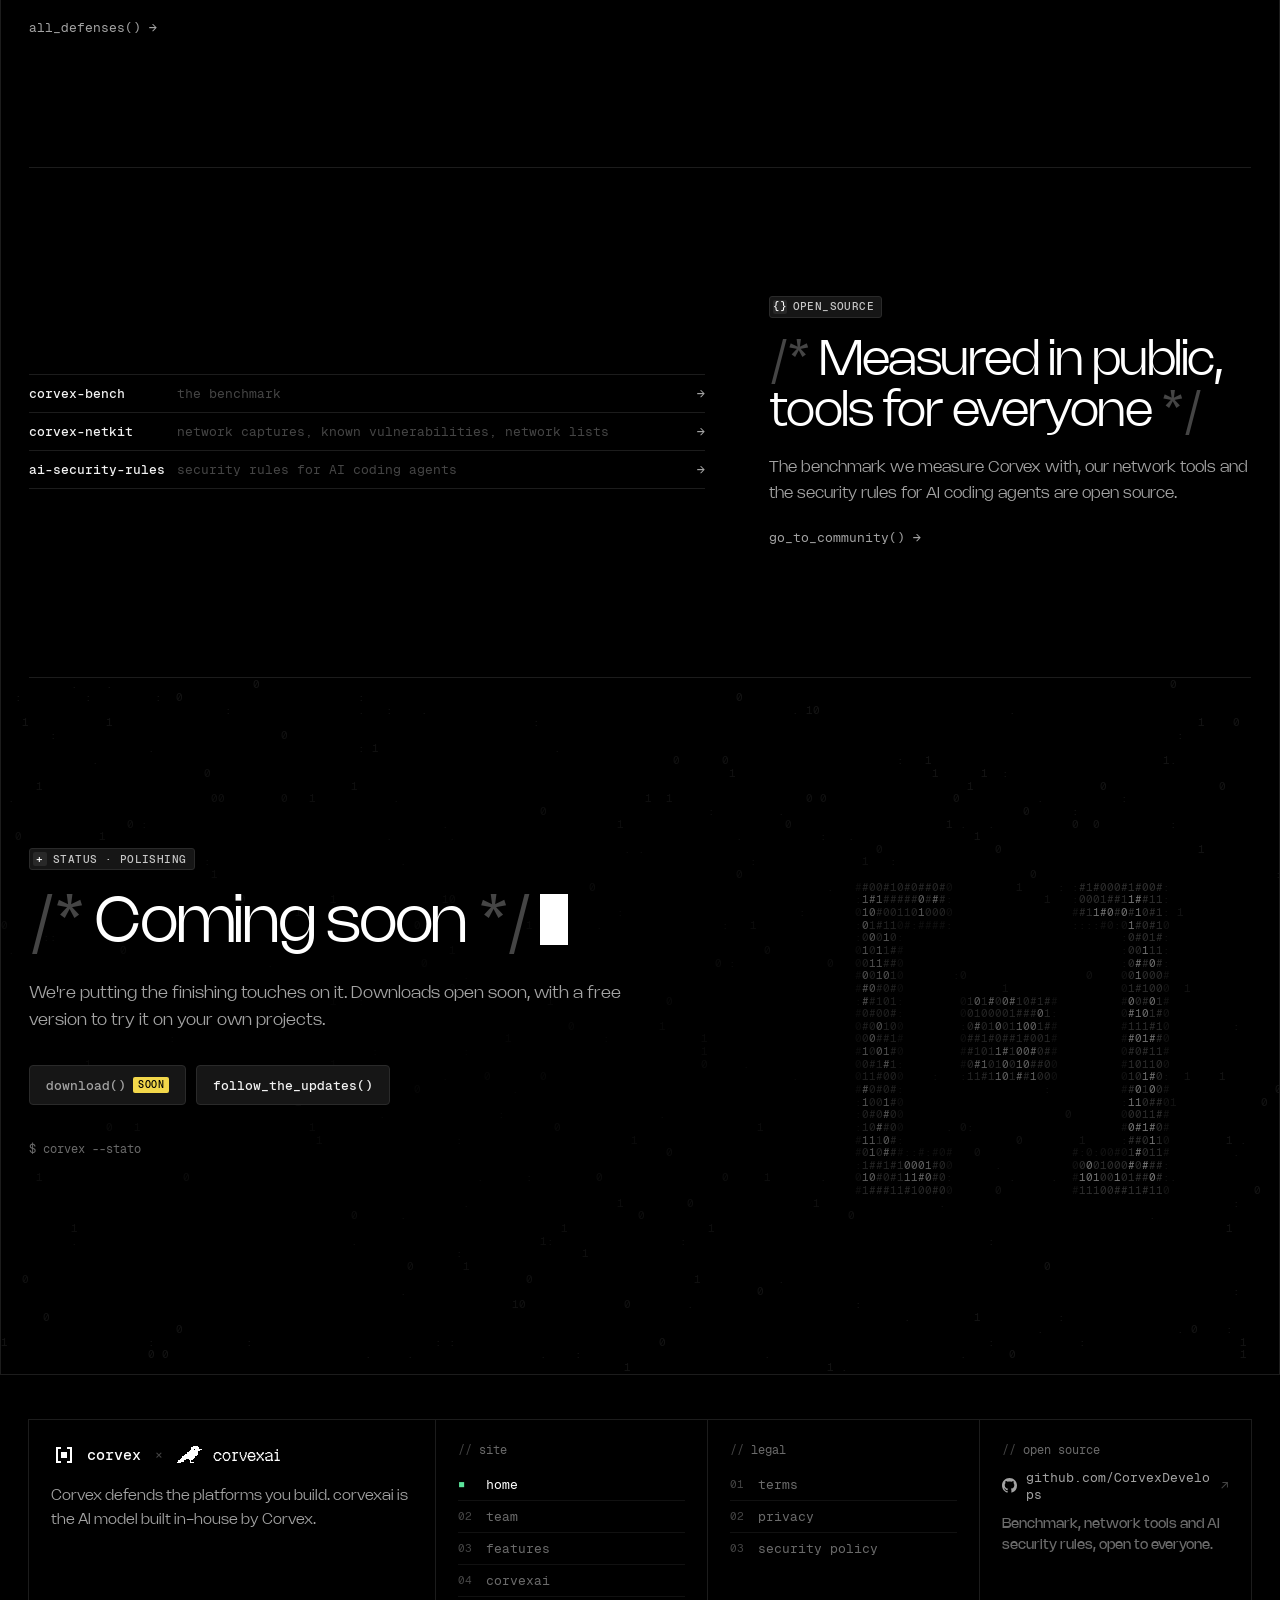
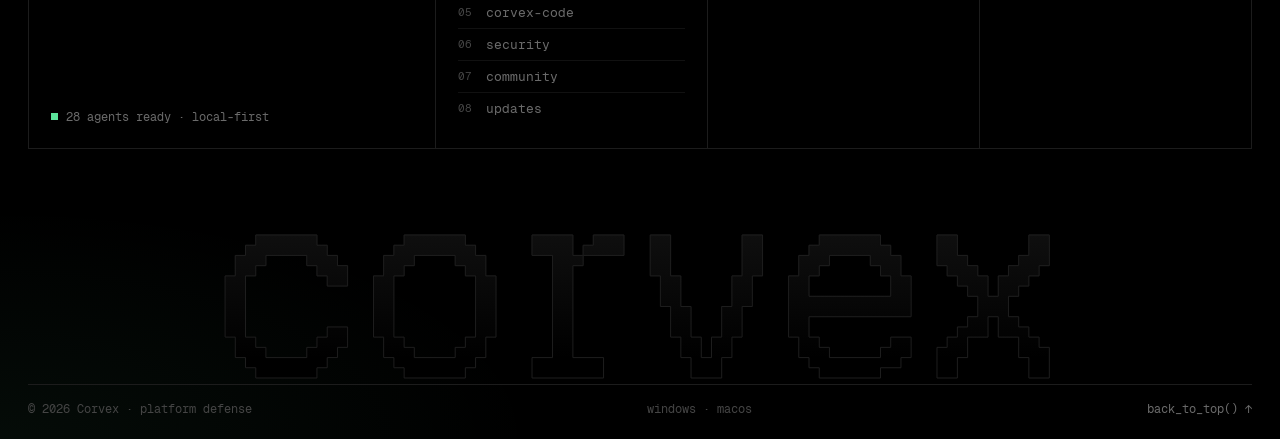
==== commit 974f2a44: "corvex-code: nuova pagina con i download per macOS e Windows" ====
--- a/index.html
+++ b/index.html
@@ -20,7 +20,7 @@
   <link rel="preload" href="assets/fonts/Nohemi-Light.woff2" as="font" type="font/woff2" crossorigin>
   <link rel="preload" href="assets/fonts/GeistMono-Regular.woff2" as="font" type="font/woff2" crossorigin>
   <link rel="stylesheet" href="assets/corvex.css?v=7d3a640dd1">
-  <link rel="stylesheet" href="sito.css?v=c0fad336cf">
+  <link rel="stylesheet" href="sito.css?v=f660b88efe">
   <script defer src="assets/viste.js?v=2abf94fef3"></script>
   <script defer src="sito.js?v=bd48e72104"></script>
 </head>
@@ -37,6 +37,7 @@
     <a href="team.html" data-page="team">team</a>
     <a href="features.html" data-page="features" data-en="features" data-it="funzioni">features</a>
     <a href="corvexai.html" data-page="corvexai">corvexai</a>
+    <a href="corvex-code.html" data-page="code">corvex-code</a>
     <a href="trust.html" data-page="trust" data-en="security" data-it="sicurezza">security</a>
     <a href="community.html" data-page="community">community</a>
     <a href="updates.html" data-page="updates"><i class="nw-dot" aria-hidden="true"></i>updates</a>
@@ -193,7 +194,7 @@
     <div class="s-f-cell"><h4><span class="g">//</span> <span data-en="site" data-it="sito">site</span></h4>
       <nav class="s-foot-nav s-f-list">
         <a href="index.html" data-page="home" class="on" aria-current="page">home</a><a href="team.html" data-page="team">team</a><a href="features.html" data-page="features" data-en="features" data-it="funzioni">features</a>
-        <a href="corvexai.html" data-page="corvexai">corvexai</a><a href="trust.html" data-page="trust" data-en="security" data-it="sicurezza">security</a><a href="community.html" data-page="community">community</a><a href="updates.html" data-page="updates">updates</a>
+        <a href="corvexai.html" data-page="corvexai">corvexai</a><a href="corvex-code.html" data-page="code">corvex-code</a><a href="trust.html" data-page="trust" data-en="security" data-it="sicurezza">security</a><a href="community.html" data-page="community">community</a><a href="updates.html" data-page="updates">updates</a>
       </nav></div>
     <div class="s-f-cell"><h4><span class="g">//</span> <span data-en="legal" data-it="legale">legal</span></h4>
       <nav class="s-foot-nav s-f-list"><a href="legal/terms.html" data-en="terms" data-it="termini">terms</a><a href="legal/privacy.html">privacy</a><a href="legal/security.html" data-en="security policy" data-it="politica di sicurezza">security policy</a></nav></div>
--- a/sito.css
+++ b/sito.css
@@ -529,3 +529,13 @@
 @keyframes s-fade { from { opacity: 0; } to { opacity: 1; } }
 @keyframes s-row { from { opacity: 0; transform: translateY(10px); } to { opacity: 1; transform: none; } }
 @media (prefers-reduced-motion: reduce) { .s-menu-open .s-nav, .s-menu-open .s-nav a, .s-menu-open .s-nav-f { animation: none; } }
+
+/* ------------------------------------------------------------------ corvex-code */
+.s-feat.s-feat3 { grid-template-columns: repeat(3, minmax(0, 1fr)); }
+.s-dlg { display: grid; grid-template-columns: repeat(3, minmax(0, 1fr)); gap: 1px; background: var(--line); border: 1px solid var(--line); margin-bottom: 28px; }
+.s-dlg > div { background: var(--obsidian); padding: 26px 24px; display: flex; flex-direction: column; gap: 12px; min-width: 0; }
+.s-dlg h3 { font: 300 26px/1.2 var(--sans); color: var(--white); margin: 6px 0 0; letter-spacing: -.01em; }
+.s-dlg p { margin: 0; color: var(--t3); font-size: 12.5px; }
+.s-dlg .label { align-self: flex-start; }
+.s-dlg .btn { align-self: flex-start; margin-top: 8px; }
+@media (max-width: 900px) { .s-feat.s-feat3, .s-dlg { grid-template-columns: 1fr; } }
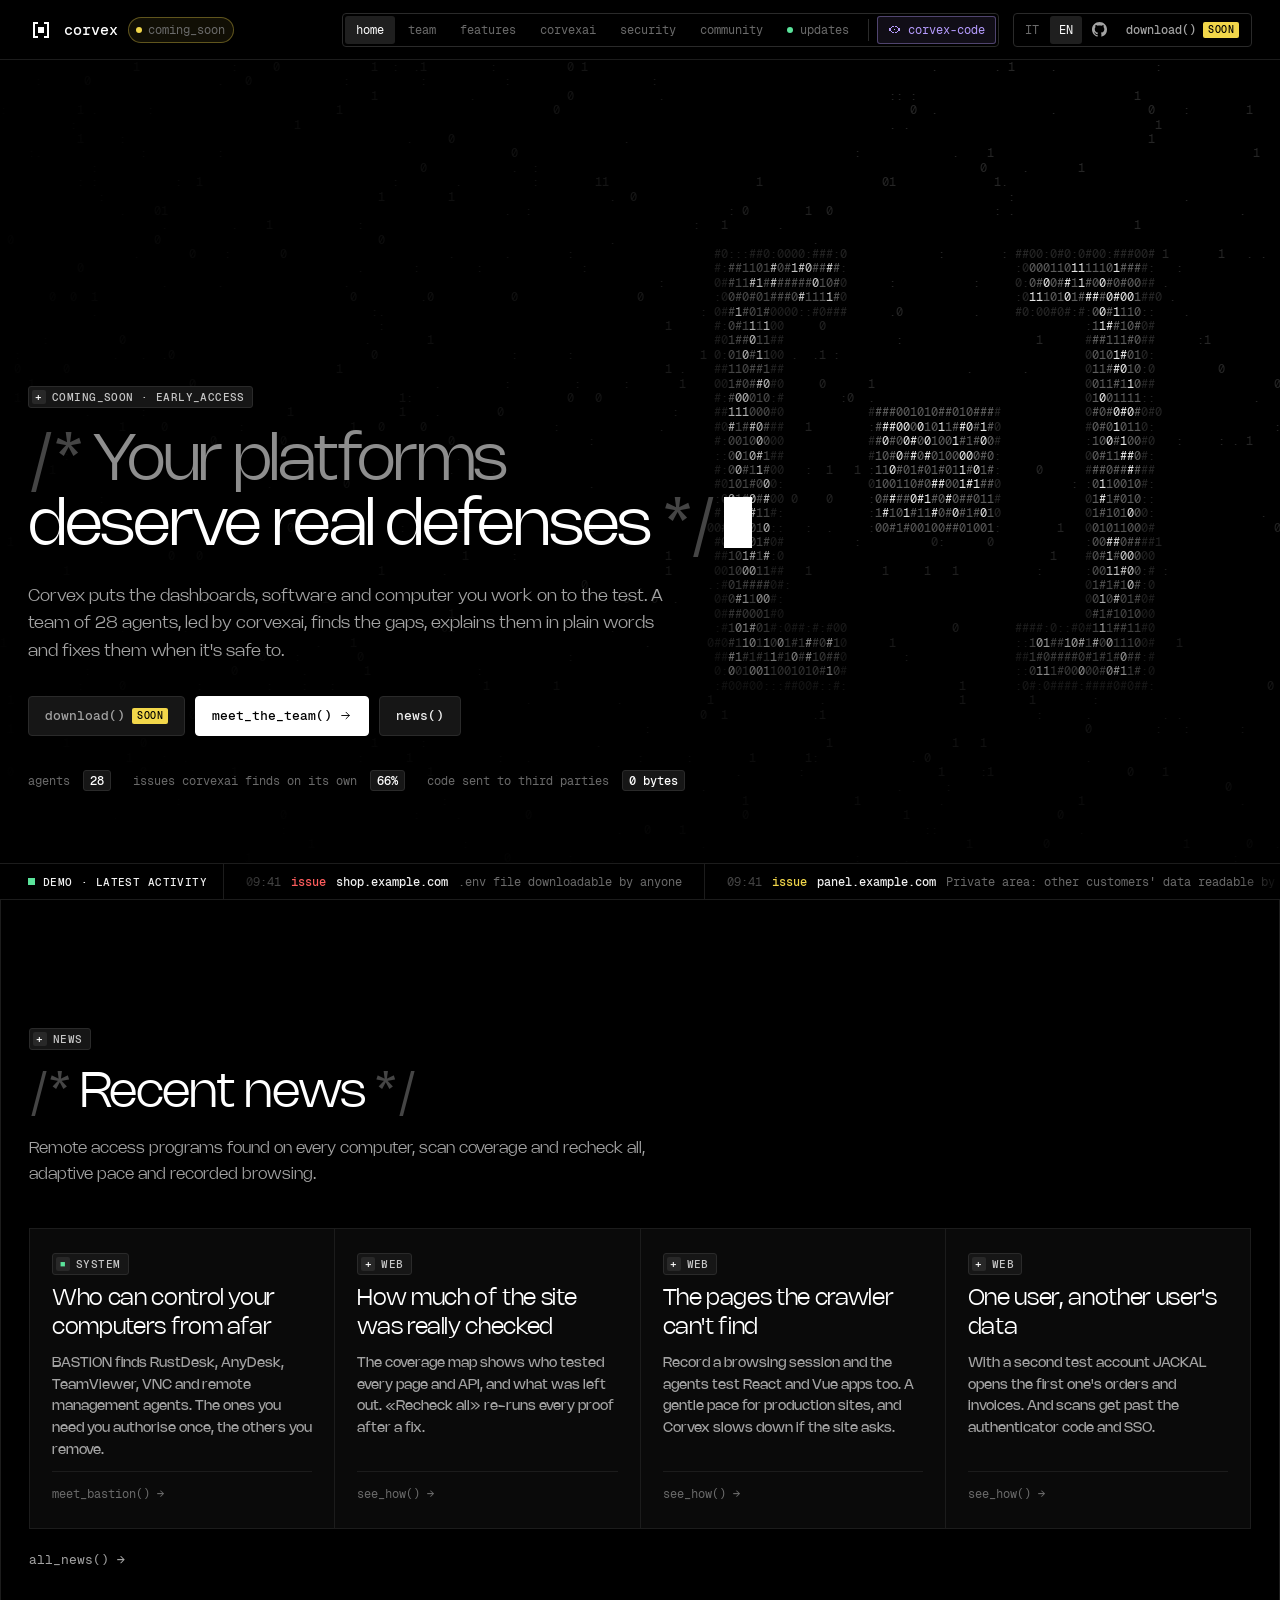
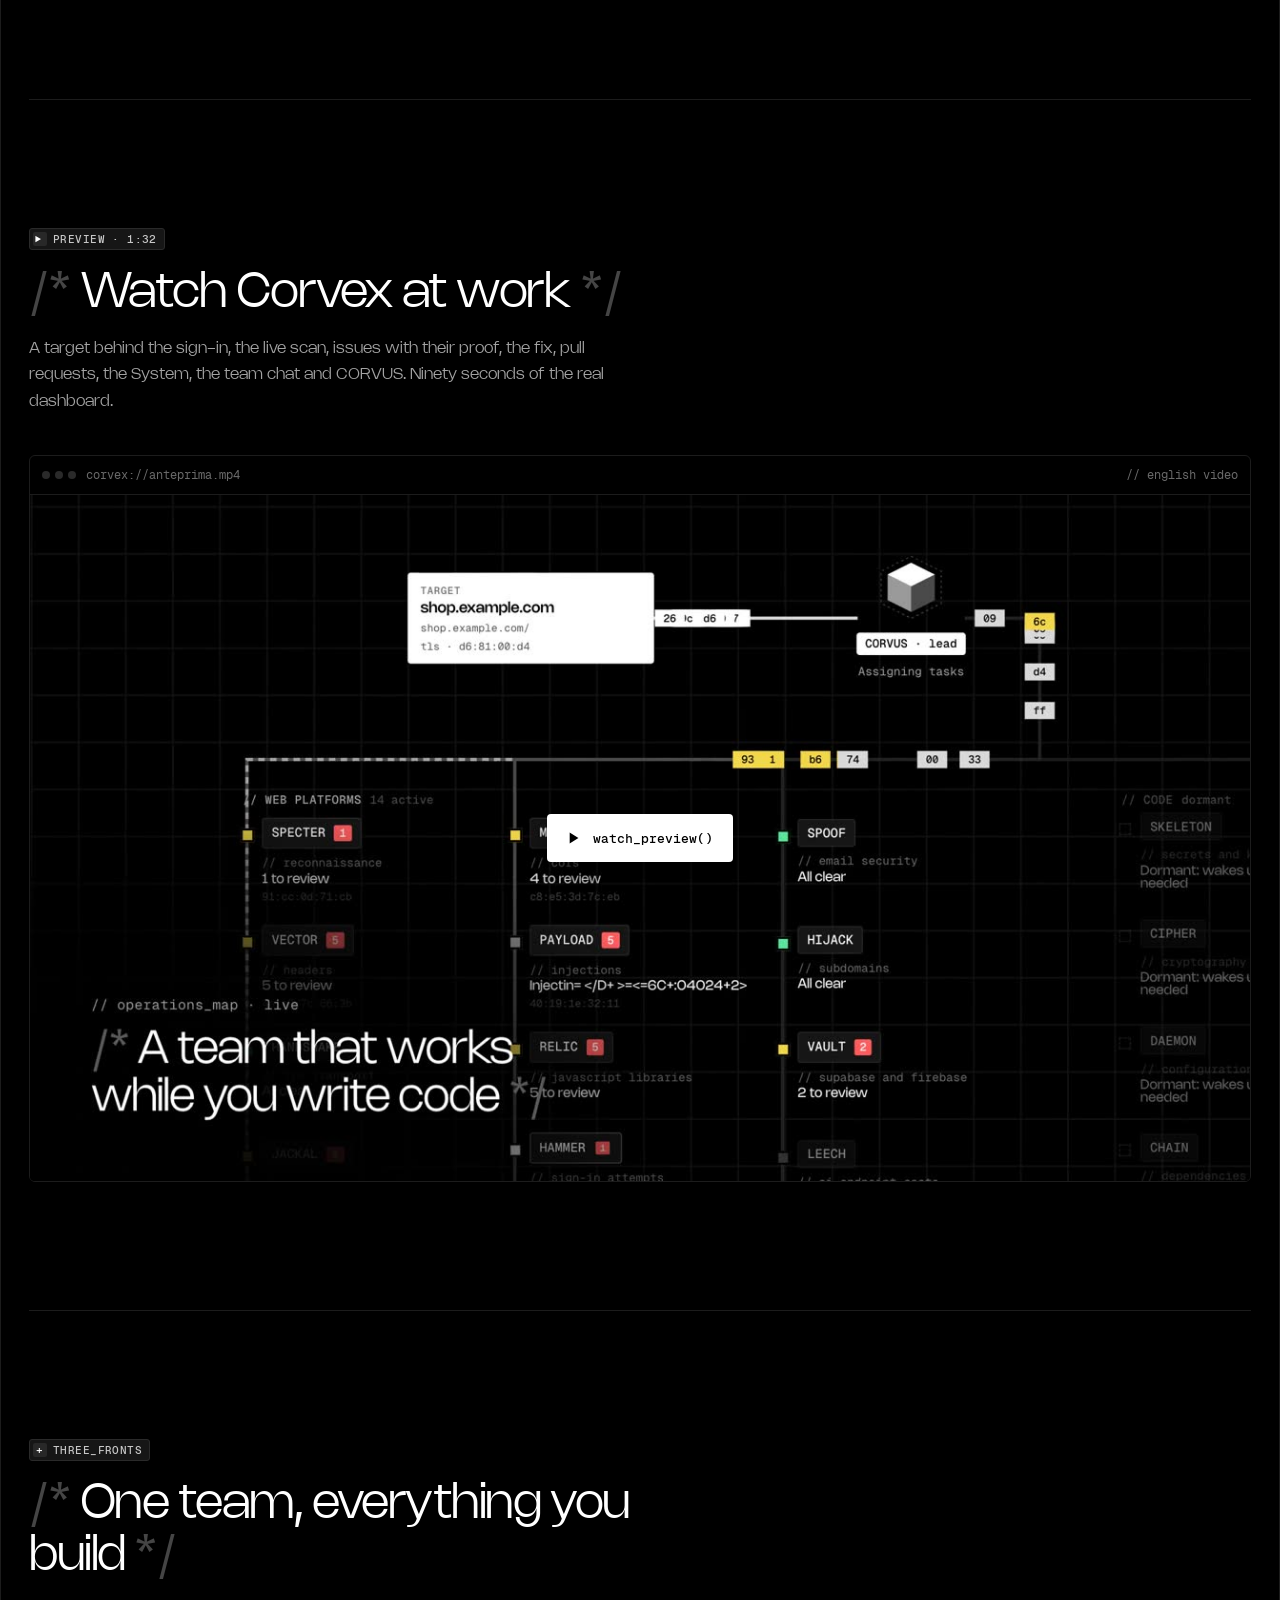
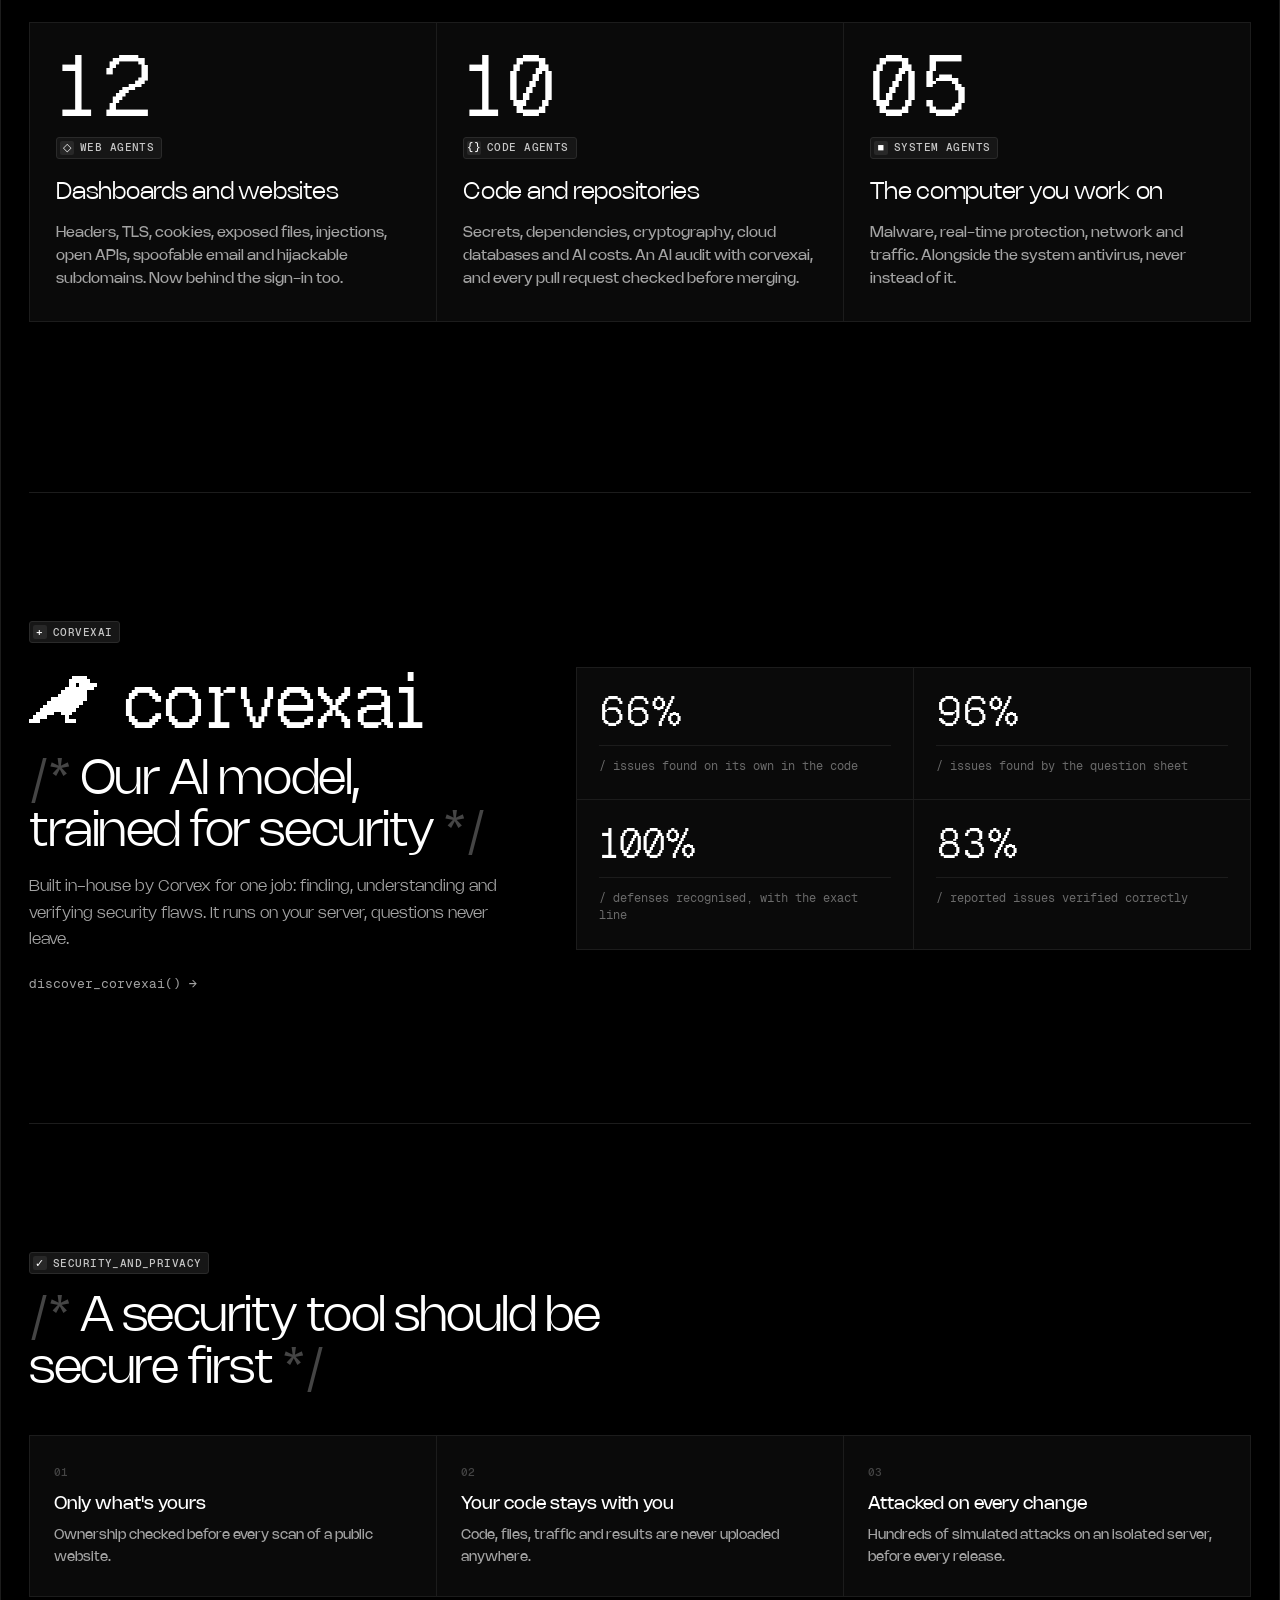
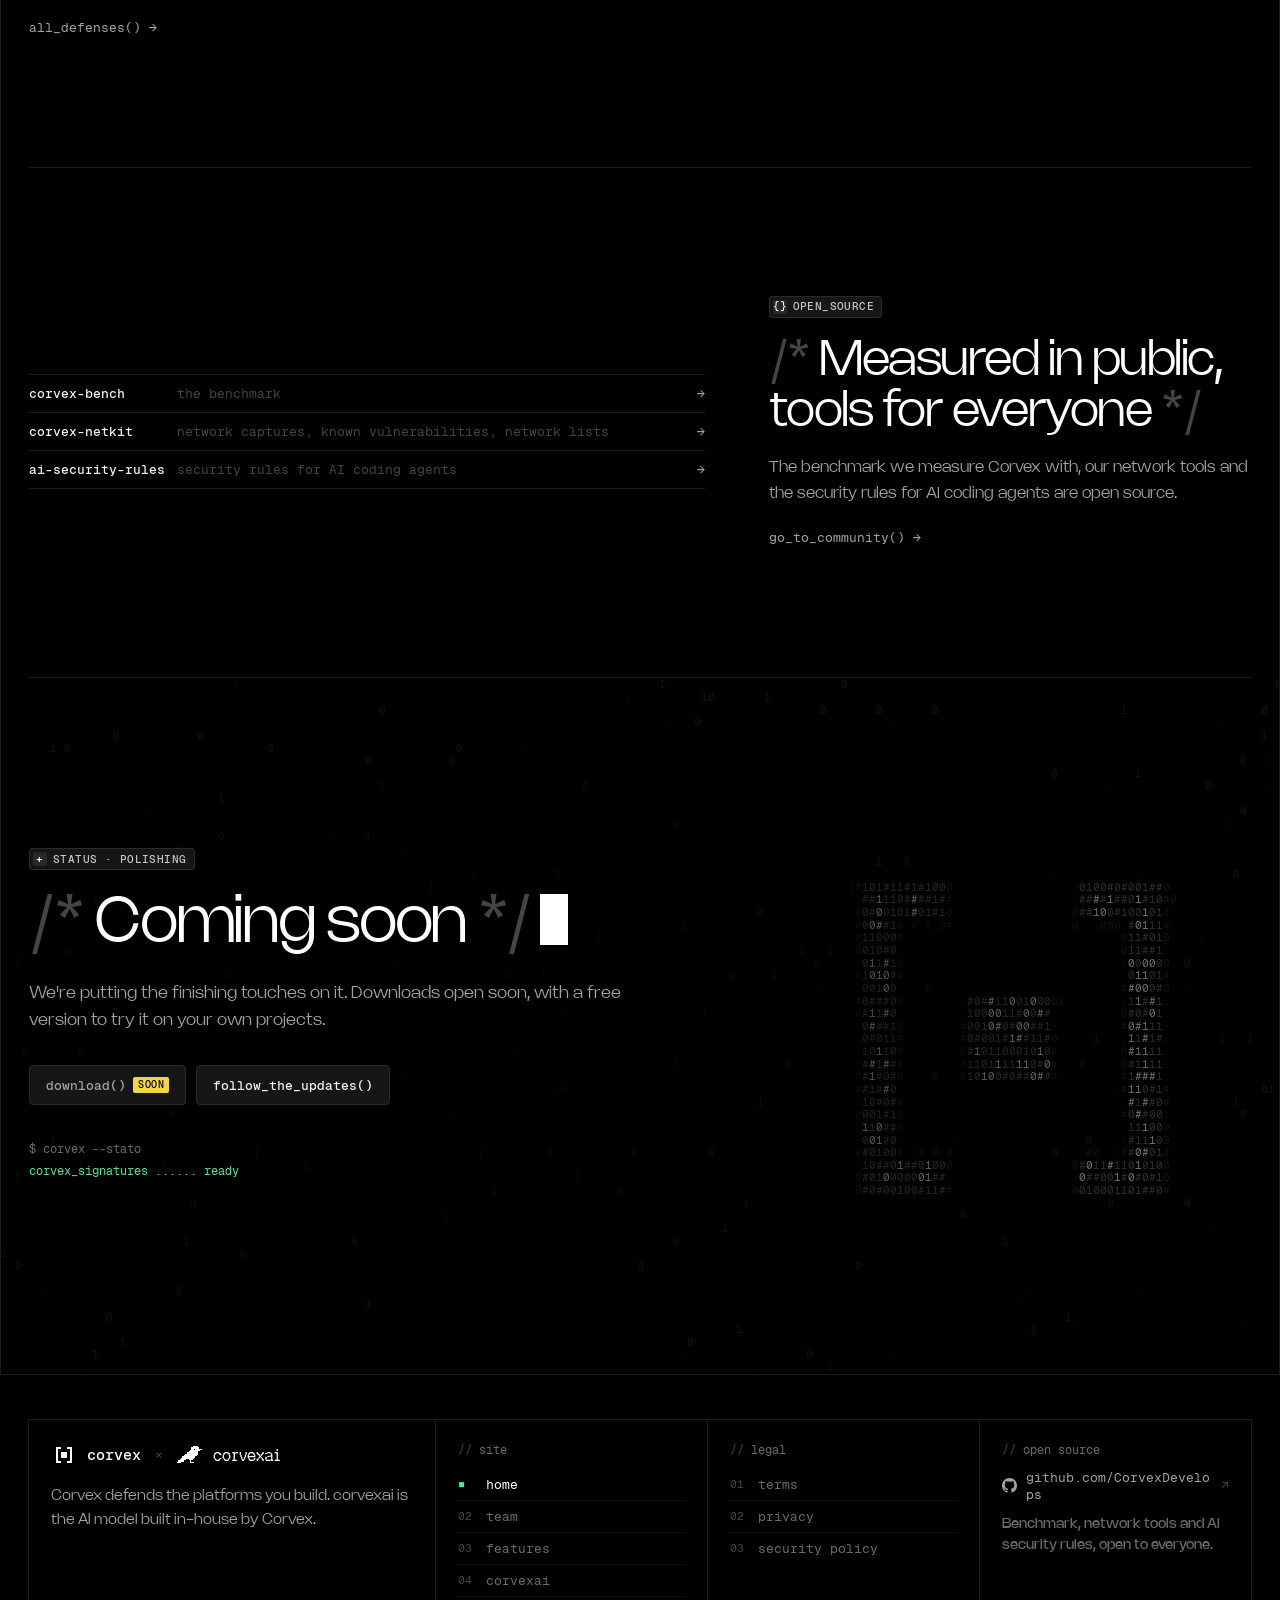
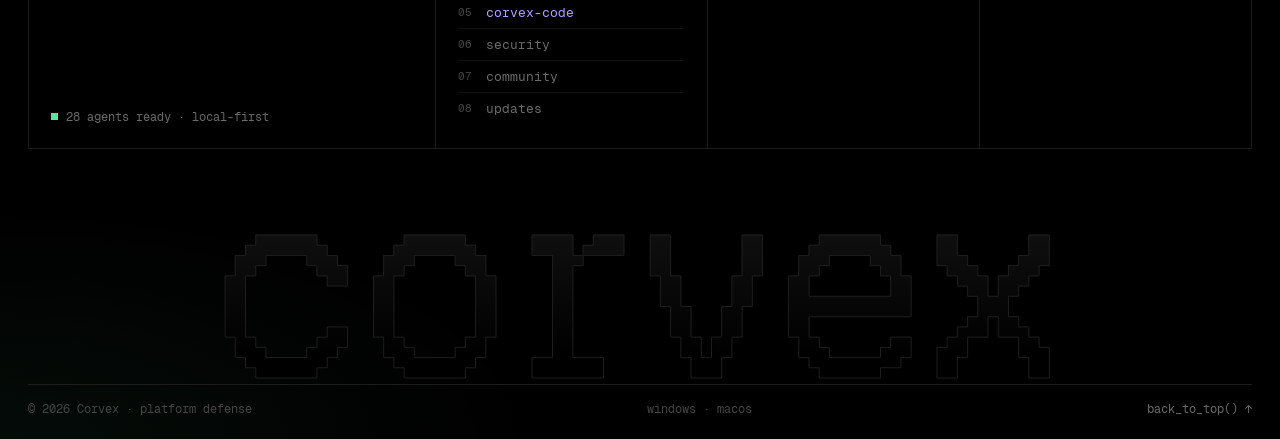
==== commit a8b7e9df: "corvex-code: voce in viola nel menu e notizia del suo arrivo" ====
--- a/index.html
+++ b/index.html
@@ -20,7 +20,7 @@
   <link rel="preload" href="assets/fonts/Nohemi-Light.woff2" as="font" type="font/woff2" crossorigin>
   <link rel="preload" href="assets/fonts/GeistMono-Regular.woff2" as="font" type="font/woff2" crossorigin>
   <link rel="stylesheet" href="assets/corvex.css?v=7d3a640dd1">
-  <link rel="stylesheet" href="sito.css?v=f660b88efe">
+  <link rel="stylesheet" href="sito.css?v=7431f39d85">
   <script defer src="assets/viste.js?v=2abf94fef3"></script>
   <script defer src="sito.js?v=bd48e72104"></script>
 </head>
@@ -37,10 +37,11 @@
     <a href="team.html" data-page="team">team</a>
     <a href="features.html" data-page="features" data-en="features" data-it="funzioni">features</a>
     <a href="corvexai.html" data-page="corvexai">corvexai</a>
-    <a href="corvex-code.html" data-page="code">corvex-code</a>
     <a href="trust.html" data-page="trust" data-en="security" data-it="sicurezza">security</a>
     <a href="community.html" data-page="community">community</a>
     <a href="updates.html" data-page="updates"><i class="nw-dot" aria-hidden="true"></i>updates</a>
+    <span class="s-nav-sep" aria-hidden="true"></span>
+    <a href="corvex-code.html" class="s-nav-cc" data-page="code"><img src="assets/corvex-code-viola.svg" alt="">corvex-code</a>
     <div class="s-nav-f"><span class="s-nav-st"><i></i><span data-en="28 agents ready" data-it="28 agenti pronti">28 agents ready</span></span><span class="btn s-locked" aria-disabled="true">download()<em data-en="soon" data-it="presto">soon</em></span></div>
   </nav>
   <div class="s-top-r">
@@ -194,7 +195,7 @@
     <div class="s-f-cell"><h4><span class="g">//</span> <span data-en="site" data-it="sito">site</span></h4>
       <nav class="s-foot-nav s-f-list">
         <a href="index.html" data-page="home" class="on" aria-current="page">home</a><a href="team.html" data-page="team">team</a><a href="features.html" data-page="features" data-en="features" data-it="funzioni">features</a>
-        <a href="corvexai.html" data-page="corvexai">corvexai</a><a href="corvex-code.html" data-page="code">corvex-code</a><a href="trust.html" data-page="trust" data-en="security" data-it="sicurezza">security</a><a href="community.html" data-page="community">community</a><a href="updates.html" data-page="updates">updates</a>
+        <a href="corvexai.html" data-page="corvexai">corvexai</a><a href="corvex-code.html" class="s-f-cc" data-page="code">corvex-code</a><a href="trust.html" data-page="trust" data-en="security" data-it="sicurezza">security</a><a href="community.html" data-page="community">community</a><a href="updates.html" data-page="updates">updates</a>
       </nav></div>
     <div class="s-f-cell"><h4><span class="g">//</span> <span data-en="legal" data-it="legale">legal</span></h4>
       <nav class="s-foot-nav s-f-list"><a href="legal/terms.html" data-en="terms" data-it="termini">terms</a><a href="legal/privacy.html">privacy</a><a href="legal/security.html" data-en="security policy" data-it="politica di sicurezza">security policy</a></nav></div>
--- a/sito.css
+++ b/sito.css
@@ -539,3 +539,17 @@
 .s-dlg .label { align-self: flex-start; }
 .s-dlg .btn { align-self: flex-start; margin-top: 8px; }
 @media (max-width: 900px) { .s-feat.s-feat3, .s-dlg { grid-template-columns: 1fr; } }
+
+/* corvex-code: prodotto a parte, staccato dal menu e in viola (lo stesso violetto dell'app) */
+:root { --cc: #B69CFF; --cc-bg: rgba(182,156,255,.09); --cc-line: rgba(182,156,255,.38); }
+.s-nav-sep { width: 1px; align-self: stretch; margin: 3px 6px; background: var(--line-2); }
+.s-nav a.s-nav-cc { color: var(--cc); background: var(--cc-bg); box-shadow: inset 0 0 0 1px var(--cc-line); }
+.s-nav a.s-nav-cc img { width: 13px; height: 13px; }
+.s-nav a.s-nav-cc:hover, .s-nav a.s-nav-cc[aria-current] { color: #fff; background: rgba(182,156,255,.2); box-shadow: inset 0 0 0 1px var(--cc); }
+.s-foot-nav a.s-f-cc { color: var(--cc); }
+.s-body[data-page="code"] .s-ph .label i, .s-body[data-page="code"] .s-head .label i { background: var(--cc); color: #120A24; }
+.s-body[data-page="code"] .s-caret { background: var(--cc); }
+.s-body[data-page="code"] .btn.primary { background: var(--cc); border-color: var(--cc); color: #120A24; }
+.s-body[data-page="code"] .btn.primary:hover { background: #CDBBFF; border-color: #CDBBFF; }
+.s-body[data-page="code"] .s-feat .label i, .s-body[data-page="code"] .s-dlg .label i { background: var(--cc-bg); color: var(--cc); box-shadow: inset 0 0 0 1px var(--cc-line); }
+@media (max-width: 1100px) { .s-nav-sep { display: none; } }
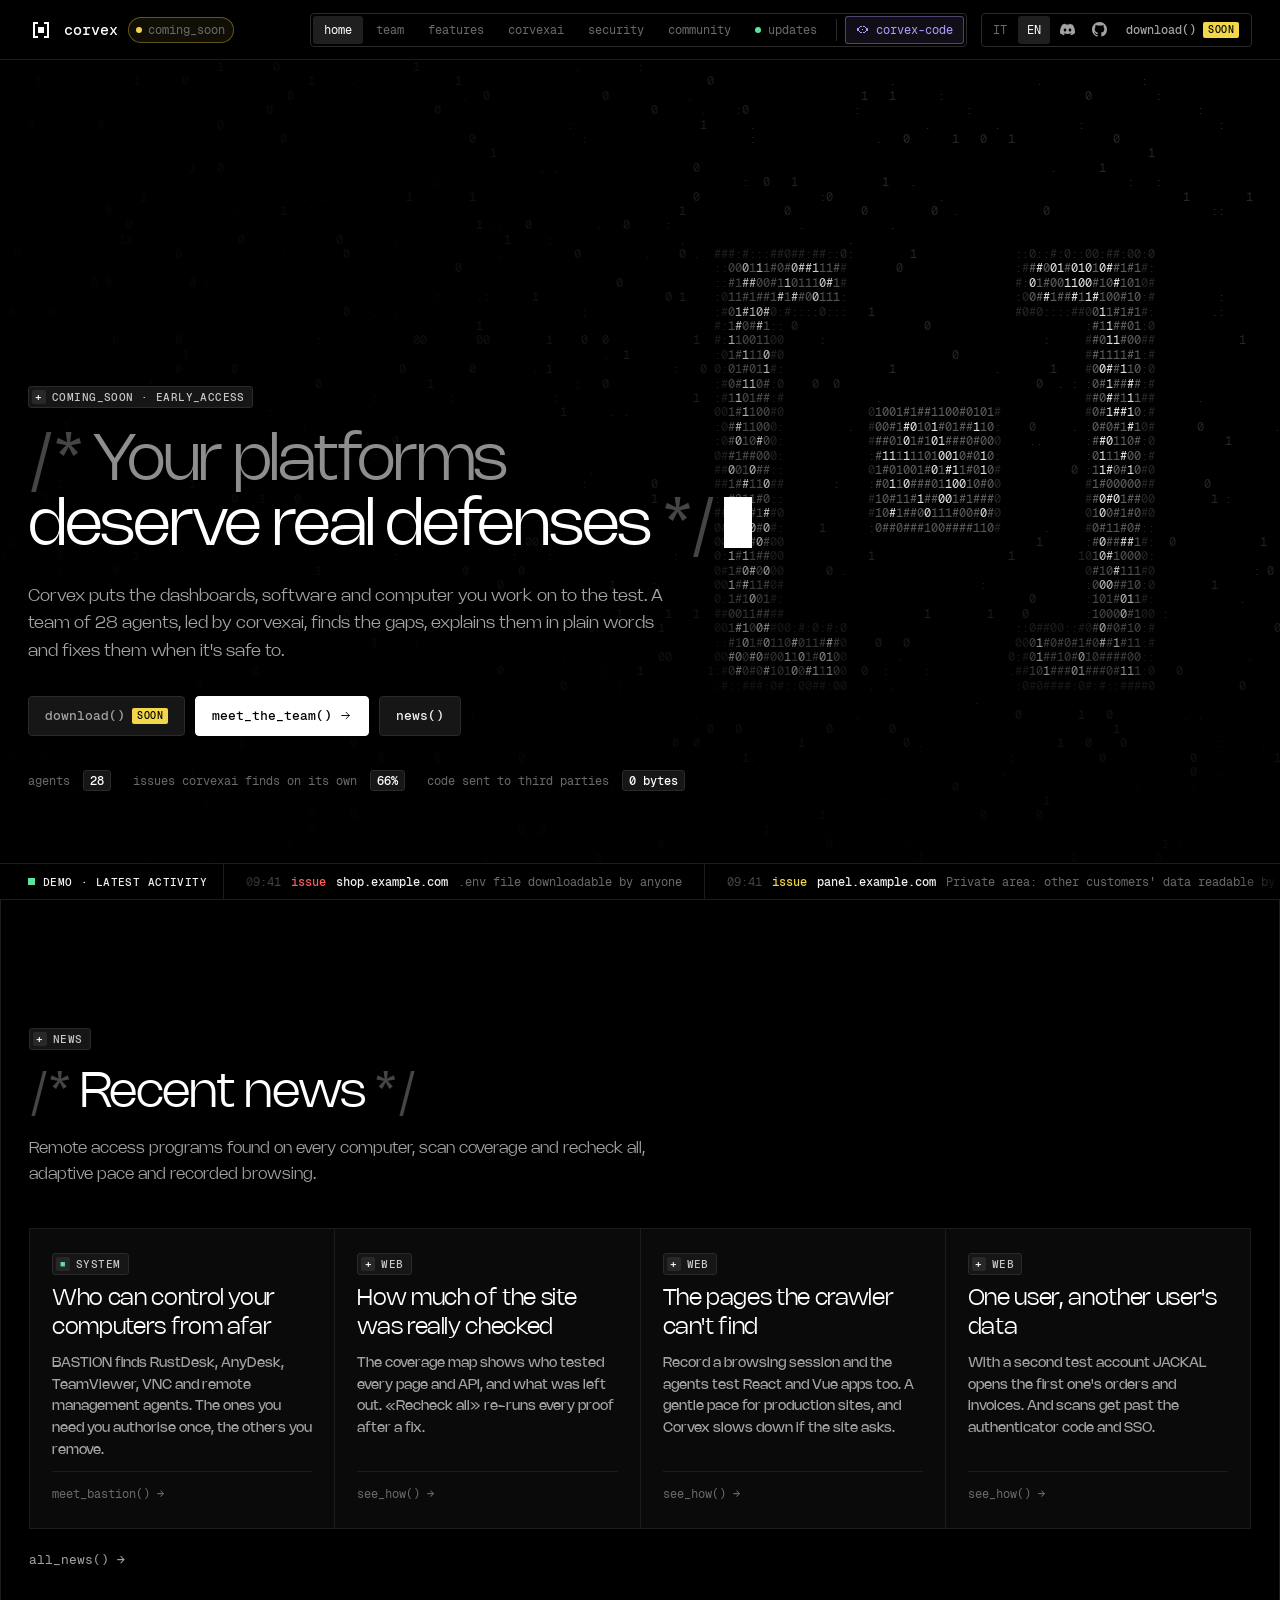
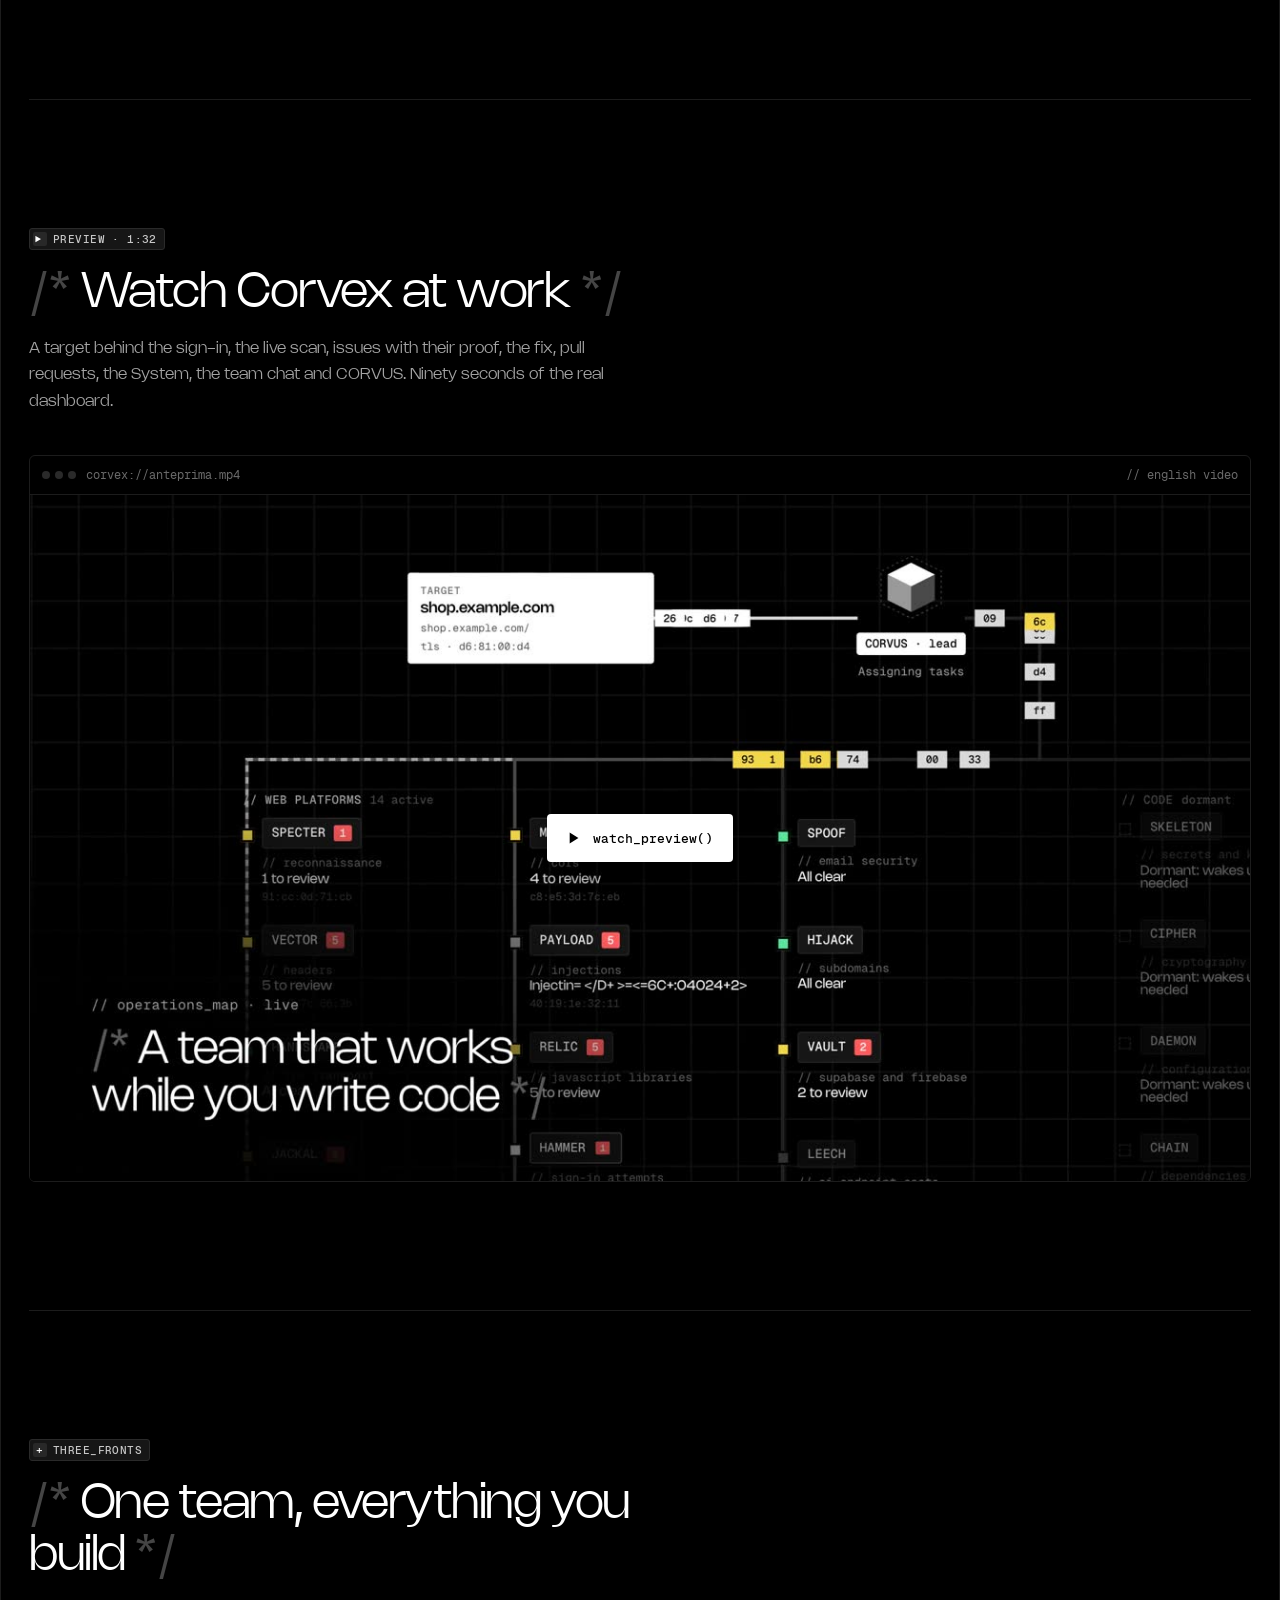
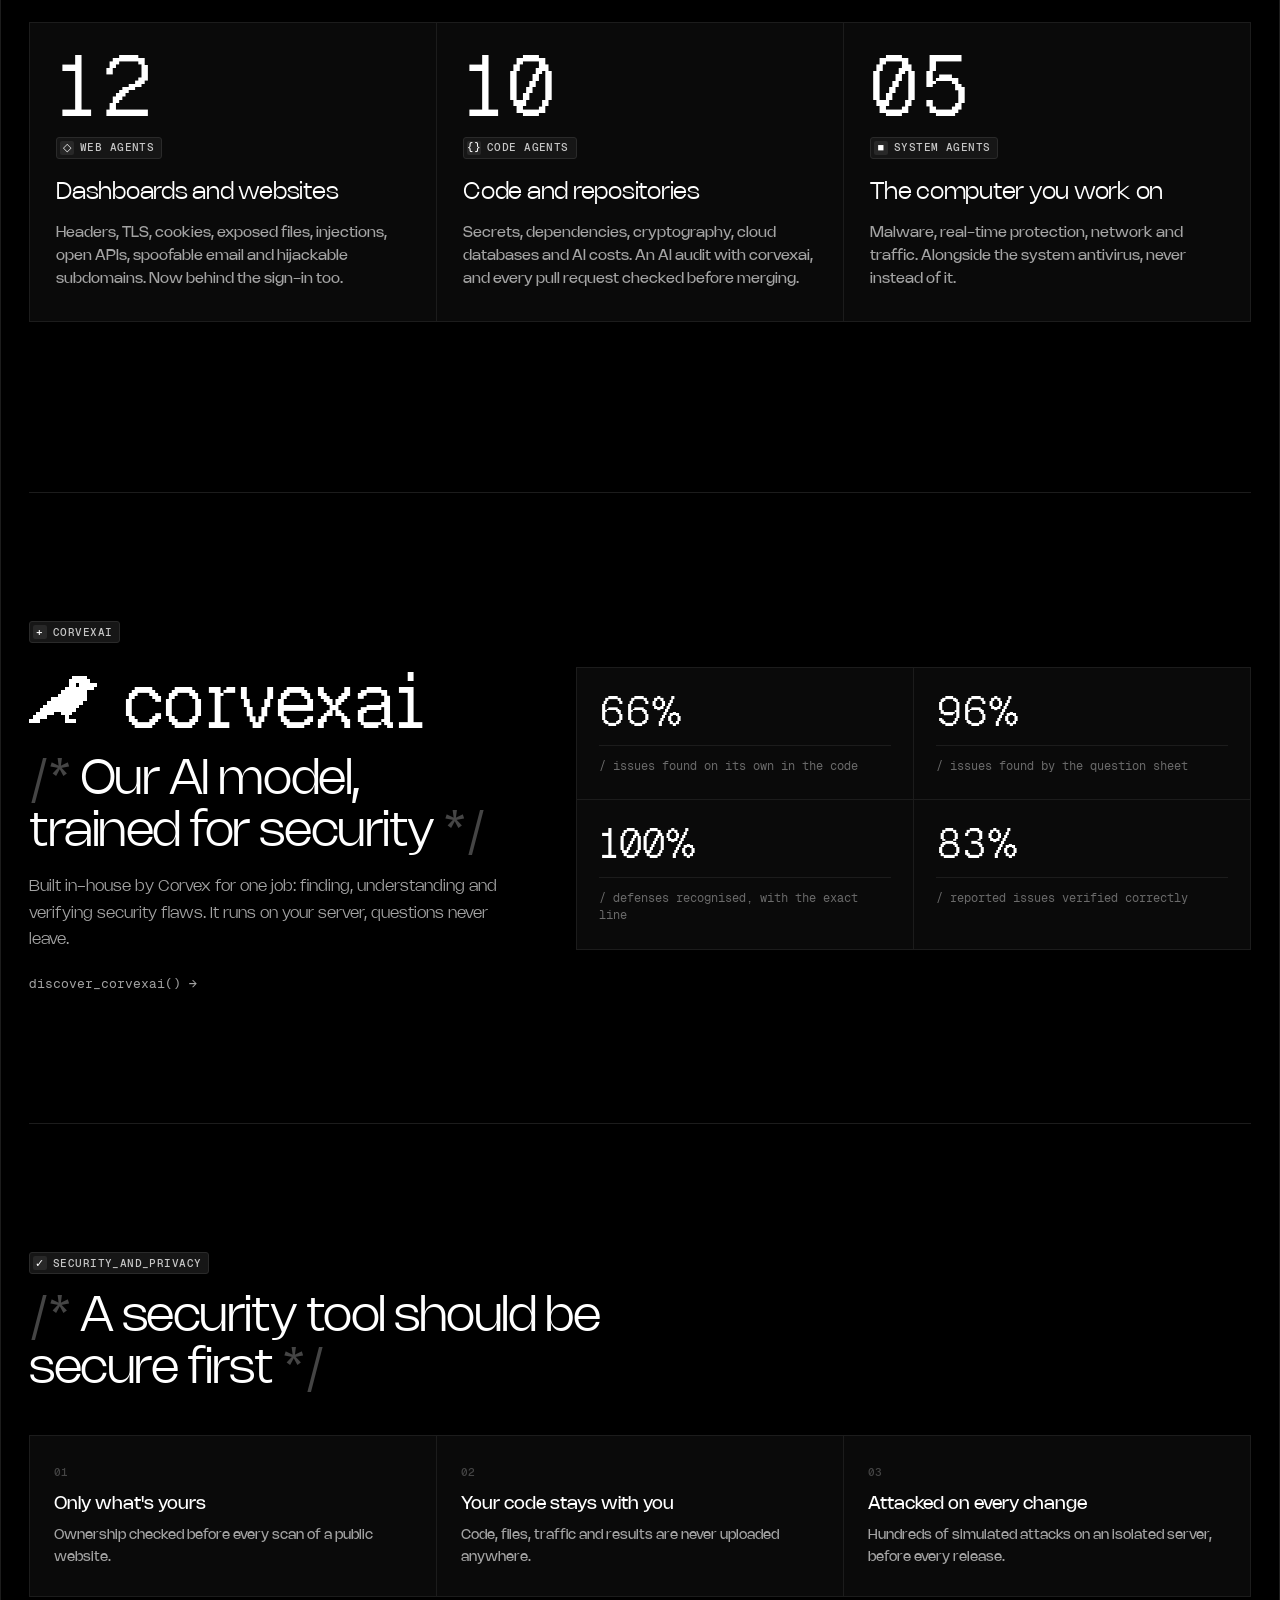
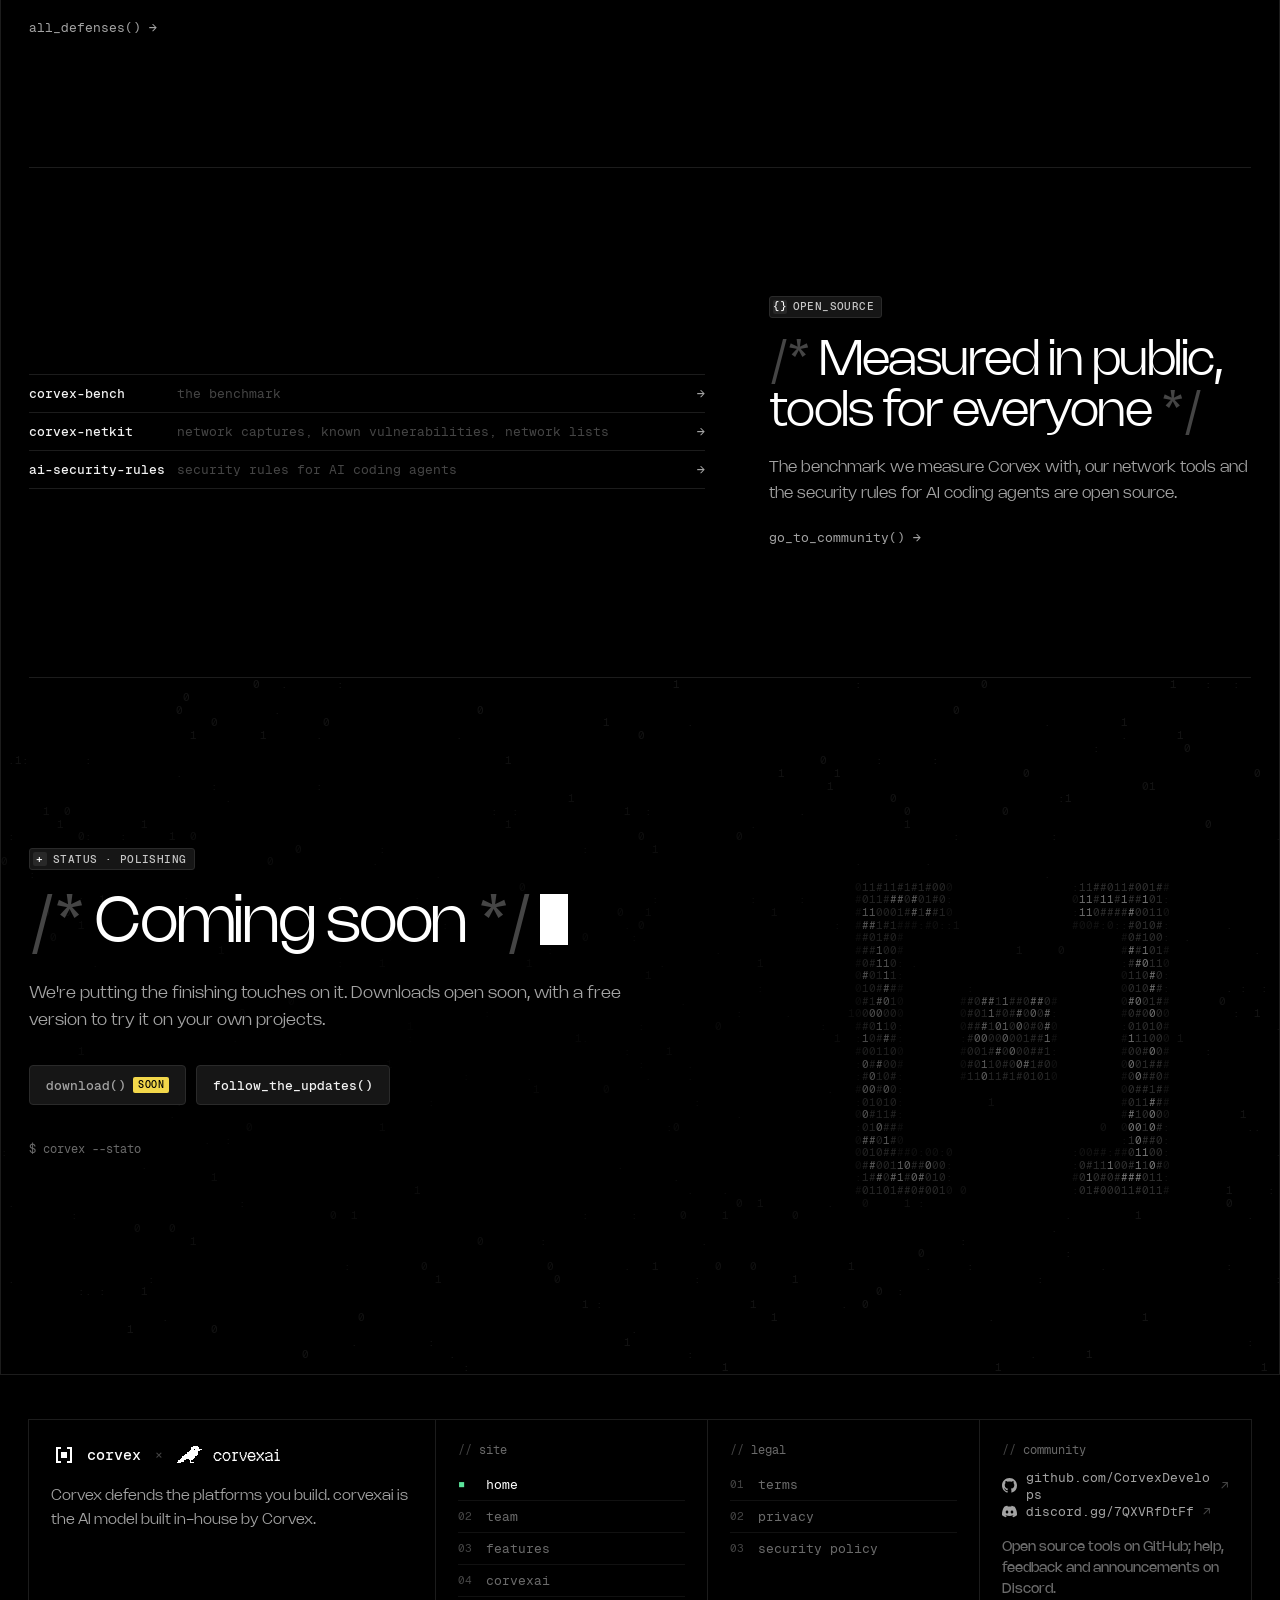
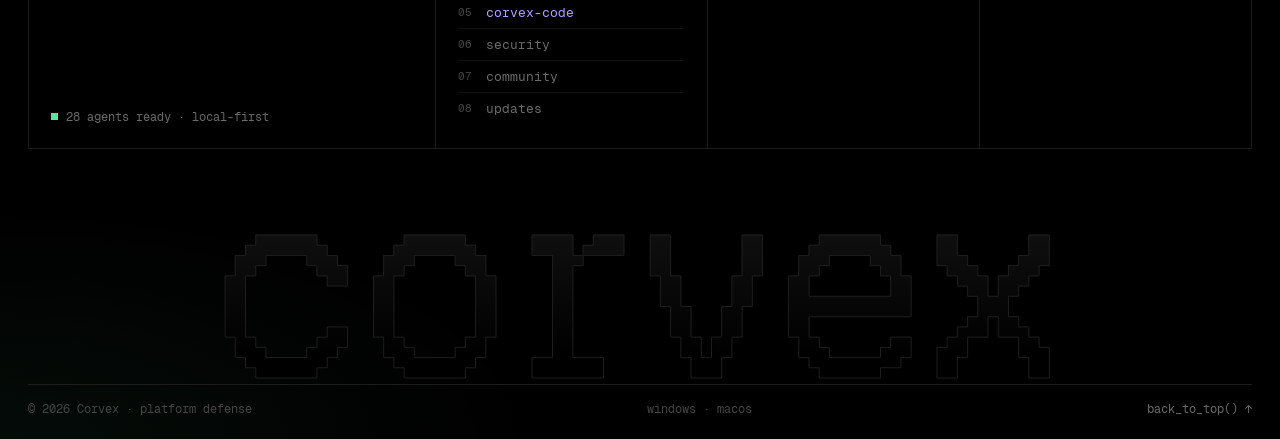
==== commit c547bd2b: "Community su Discord" ====
--- a/index.html
+++ b/index.html
@@ -19,7 +19,7 @@
   <link rel="apple-touch-icon" href="assets/apple-touch-icon.png?v=3">
   <link rel="preload" href="assets/fonts/Nohemi-Light.woff2" as="font" type="font/woff2" crossorigin>
   <link rel="preload" href="assets/fonts/GeistMono-Regular.woff2" as="font" type="font/woff2" crossorigin>
-  <link rel="stylesheet" href="assets/corvex.css?v=7d3a640dd1">
+  <link rel="stylesheet" href="assets/corvex.css?v=41074c43fe">
   <link rel="stylesheet" href="sito.css?v=7431f39d85">
   <script defer src="assets/viste.js?v=2abf94fef3"></script>
   <script defer src="sito.js?v=bd48e72104"></script>
@@ -46,6 +46,7 @@
   </nav>
   <div class="s-top-r">
     <div class="seg s-lang" role="group" aria-label="Lingua"><button type="button" data-lang="it">IT</button><button type="button" data-lang="en">EN</button></div>
+    <a class="s-icb" href="https://discord.gg/7QXVRfDtFf" target="_blank" rel="noopener noreferrer" aria-label="Discord"><svg viewBox="0 0 24 24" aria-hidden="true"><path fill="currentColor" d="M20.317 4.3698a19.7913 19.7913 0 00-4.8851-1.5152.0741.0741 0 00-.0785.0371c-.211.3753-.4447.8648-.6083 1.2495-1.8447-.2762-3.68-.2762-5.4868 0-.1636-.3933-.4058-.8742-.6177-1.2495a.077.077 0 00-.0785-.037 19.7363 19.7363 0 00-4.8852 1.515.0699.0699 0 00-.0321.0277C.5334 9.0458-.319 13.5799.0992 18.0578a.0824.0824 0 00.0312.0561c2.0528 1.5076 4.0413 2.4228 5.9929 3.0294a.0777.0777 0 00.0842-.0276c.4616-.6304.8731-1.2952 1.226-1.9942a.076.076 0 00-.0416-.1057c-.6528-.2476-1.2743-.5495-1.8722-.8923a.077.077 0 01-.0076-.1277c.1258-.0943.2517-.1923.3718-.2914a.0743.0743 0 01.0776-.0105c3.9278 1.7933 8.18 1.7933 12.0614 0a.0739.0739 0 01.0785.0095c.1202.099.246.1981.3728.2924a.077.077 0 01-.0066.1276 12.2986 12.2986 0 01-1.873.8914.0766.0766 0 00-.0407.1067c.3604.698.7719 1.3628 1.225 1.9932a.076.076 0 00.0842.0286c1.961-.6067 3.9495-1.5219 6.0023-3.0294a.077.077 0 00.0313-.0552c.5004-5.177-.8382-9.6739-3.5485-13.6604a.061.061 0 00-.0312-.0286zM8.02 15.3312c-1.1825 0-2.1569-1.0857-2.1569-2.419 0-1.3332.9555-2.4189 2.157-2.4189 1.2108 0 2.1757 1.0952 2.1568 2.419 0 1.3332-.9555 2.4189-2.1569 2.4189zm7.9748 0c-1.1825 0-2.1569-1.0857-2.1569-2.419 0-1.3332.9554-2.4189 2.1569-2.4189 1.2108 0 2.1757 1.0952 2.1568 2.419 0 1.3332-.946 2.4189-2.1568 2.4189Z"/></svg></a>
     <a class="s-icb" href="https://github.com/CorvexDevelops" target="_blank" rel="noopener noreferrer" aria-label="GitHub"><svg viewBox="0 0 16 16" aria-hidden="true"><path fill="currentColor" d="M8 0C3.58 0 0 3.58 0 8c0 3.54 2.29 6.53 5.47 7.59.4.07.55-.17.55-.38 0-.19-.01-.82-.01-1.49-2.01.37-2.53-.49-2.69-.94-.09-.23-.48-.94-.82-1.13-.28-.15-.68-.52-.01-.53.63-.01 1.08.58 1.23.82.72 1.21 1.87.87 2.33.66.07-.52.28-.87.51-1.07-1.78-.2-3.64-.89-3.64-3.95 0-.87.31-1.59.82-2.15-.08-.2-.36-1.02.08-2.12 0 0 .67-.21 2.2.82.64-.18 1.32-.27 2-.27.68 0 1.36.09 2 .27 1.53-1.04 2.2-.82 2.2-.82.44 1.1.16 1.92.08 2.12.51.56.82 1.27.82 2.15 0 3.07-1.87 3.75-3.65 3.95.29.25.54.73.54 1.48 0 1.07-.01 1.93-.01 2.2 0 .21.15.46.55.38A8.013 8.013 0 0016 8c0-4.42-3.58-8-8-8z"/></svg></a>
     <span class="btn s-locked s-dl" aria-disabled="true">download()<em data-en="soon" data-it="presto">soon</em></span>
   </div>
@@ -199,9 +200,10 @@
       </nav></div>
     <div class="s-f-cell"><h4><span class="g">//</span> <span data-en="legal" data-it="legale">legal</span></h4>
       <nav class="s-foot-nav s-f-list"><a href="legal/terms.html" data-en="terms" data-it="termini">terms</a><a href="legal/privacy.html">privacy</a><a href="legal/security.html" data-en="security policy" data-it="politica di sicurezza">security policy</a></nav></div>
-    <div class="s-f-cell"><h4><span class="g">//</span> open source</h4>
+    <div class="s-f-cell"><h4><span class="g">//</span> community</h4>
       <a class="s-gh" href="https://github.com/CorvexDevelops" target="_blank" rel="noopener noreferrer"><svg viewBox="0 0 16 16" aria-hidden="true"><path fill="currentColor" d="M8 0C3.58 0 0 3.58 0 8c0 3.54 2.29 6.53 5.47 7.59.4.07.55-.17.55-.38 0-.19-.01-.82-.01-1.49-2.01.37-2.53-.49-2.69-.94-.09-.23-.48-.94-.82-1.13-.28-.15-.68-.52-.01-.53.63-.01 1.08.58 1.23.82.72 1.21 1.87.87 2.33.66.07-.52.28-.87.51-1.07-1.78-.2-3.64-.89-3.64-3.95 0-.87.31-1.59.82-2.15-.08-.2-.36-1.02.08-2.12 0 0 .67-.21 2.2.82.64-.18 1.32-.27 2-.27.68 0 1.36.09 2 .27 1.53-1.04 2.2-.82 2.2-.82.44 1.1.16 1.92.08 2.12.51.56.82 1.27.82 2.15 0 3.07-1.87 3.75-3.65 3.95.29.25.54.73.54 1.48 0 1.07-.01 1.93-.01 2.2 0 .21.15.46.55.38A8.013 8.013 0 0016 8c0-4.42-3.58-8-8-8z"/></svg><span>github.com/CorvexDevelops</span><em aria-hidden="true">↗</em></a>
-      <p class="s-f-note" data-en="Benchmark, network tools and AI security rules, open to everyone." data-it="Banco di prova, strumenti di rete e regole di sicurezza per l&#x27;AI, aperti a tutti.">Benchmark, network tools and AI security rules, open to everyone.</p></div>
+      <a class="s-gh" href="https://discord.gg/7QXVRfDtFf" target="_blank" rel="noopener noreferrer"><svg viewBox="0 0 24 24" aria-hidden="true"><path fill="currentColor" d="M20.317 4.3698a19.7913 19.7913 0 00-4.8851-1.5152.0741.0741 0 00-.0785.0371c-.211.3753-.4447.8648-.6083 1.2495-1.8447-.2762-3.68-.2762-5.4868 0-.1636-.3933-.4058-.8742-.6177-1.2495a.077.077 0 00-.0785-.037 19.7363 19.7363 0 00-4.8852 1.515.0699.0699 0 00-.0321.0277C.5334 9.0458-.319 13.5799.0992 18.0578a.0824.0824 0 00.0312.0561c2.0528 1.5076 4.0413 2.4228 5.9929 3.0294a.0777.0777 0 00.0842-.0276c.4616-.6304.8731-1.2952 1.226-1.9942a.076.076 0 00-.0416-.1057c-.6528-.2476-1.2743-.5495-1.8722-.8923a.077.077 0 01-.0076-.1277c.1258-.0943.2517-.1923.3718-.2914a.0743.0743 0 01.0776-.0105c3.9278 1.7933 8.18 1.7933 12.0614 0a.0739.0739 0 01.0785.0095c.1202.099.246.1981.3728.2924a.077.077 0 01-.0066.1276 12.2986 12.2986 0 01-1.873.8914.0766.0766 0 00-.0407.1067c.3604.698.7719 1.3628 1.225 1.9932a.076.076 0 00.0842.0286c1.961-.6067 3.9495-1.5219 6.0023-3.0294a.077.077 0 00.0313-.0552c.5004-5.177-.8382-9.6739-3.5485-13.6604a.061.061 0 00-.0312-.0286zM8.02 15.3312c-1.1825 0-2.1569-1.0857-2.1569-2.419 0-1.3332.9555-2.4189 2.157-2.4189 1.2108 0 2.1757 1.0952 2.1568 2.419 0 1.3332-.9555 2.4189-2.1569 2.4189zm7.9748 0c-1.1825 0-2.1569-1.0857-2.1569-2.419 0-1.3332.9554-2.4189 2.1569-2.4189 1.2108 0 2.1757 1.0952 2.1568 2.419 0 1.3332-.946 2.4189-2.1568 2.4189Z"/></svg><span>discord.gg/7QXVRfDtFf</span><em aria-hidden="true">↗</em></a>
+      <p class="s-f-note" data-en="Open source tools on GitHub; help, feedback and announcements on Discord." data-it="Strumenti open source su GitHub; aiuto, feedback e annunci su Discord.">Open source tools on GitHub; help, feedback and announcements on Discord.</p></div>
   </div>
   <div class="s-f-word" aria-hidden="true">corvex</div>
   <div class="s-f-bot"><span data-en="© 2026 Corvex · platform defense" data-it="© 2026 Corvex · difesa delle piattaforme">© 2026 Corvex · platform defense</span><span>windows · macos</span><a class="s-f-up" href="#top" data-en="back_to_top() ↑" data-it="torna_su() ↑">back_to_top() ↑</a></div>
--- a/assets/corvex.css
+++ b/assets/corvex.css
@@ -1671,3 +1671,7 @@
   .cov-row { grid-template-columns: minmax(0, 1fr); gap: 4px; }
   .recheck-box .btn { margin-left: 0; }
 }
+.guard-row { display: flex; align-items: center; justify-content: space-between; gap: 14px; padding: 12px 0; border-top: 1px solid var(--line); }
+.guard-row .t { color: var(--white); font-size: 14px; }
+.guard-row .btn { flex: none; }
+@media (max-width: 720px) { .guard-row { flex-direction: column; align-items: flex-start; } }
